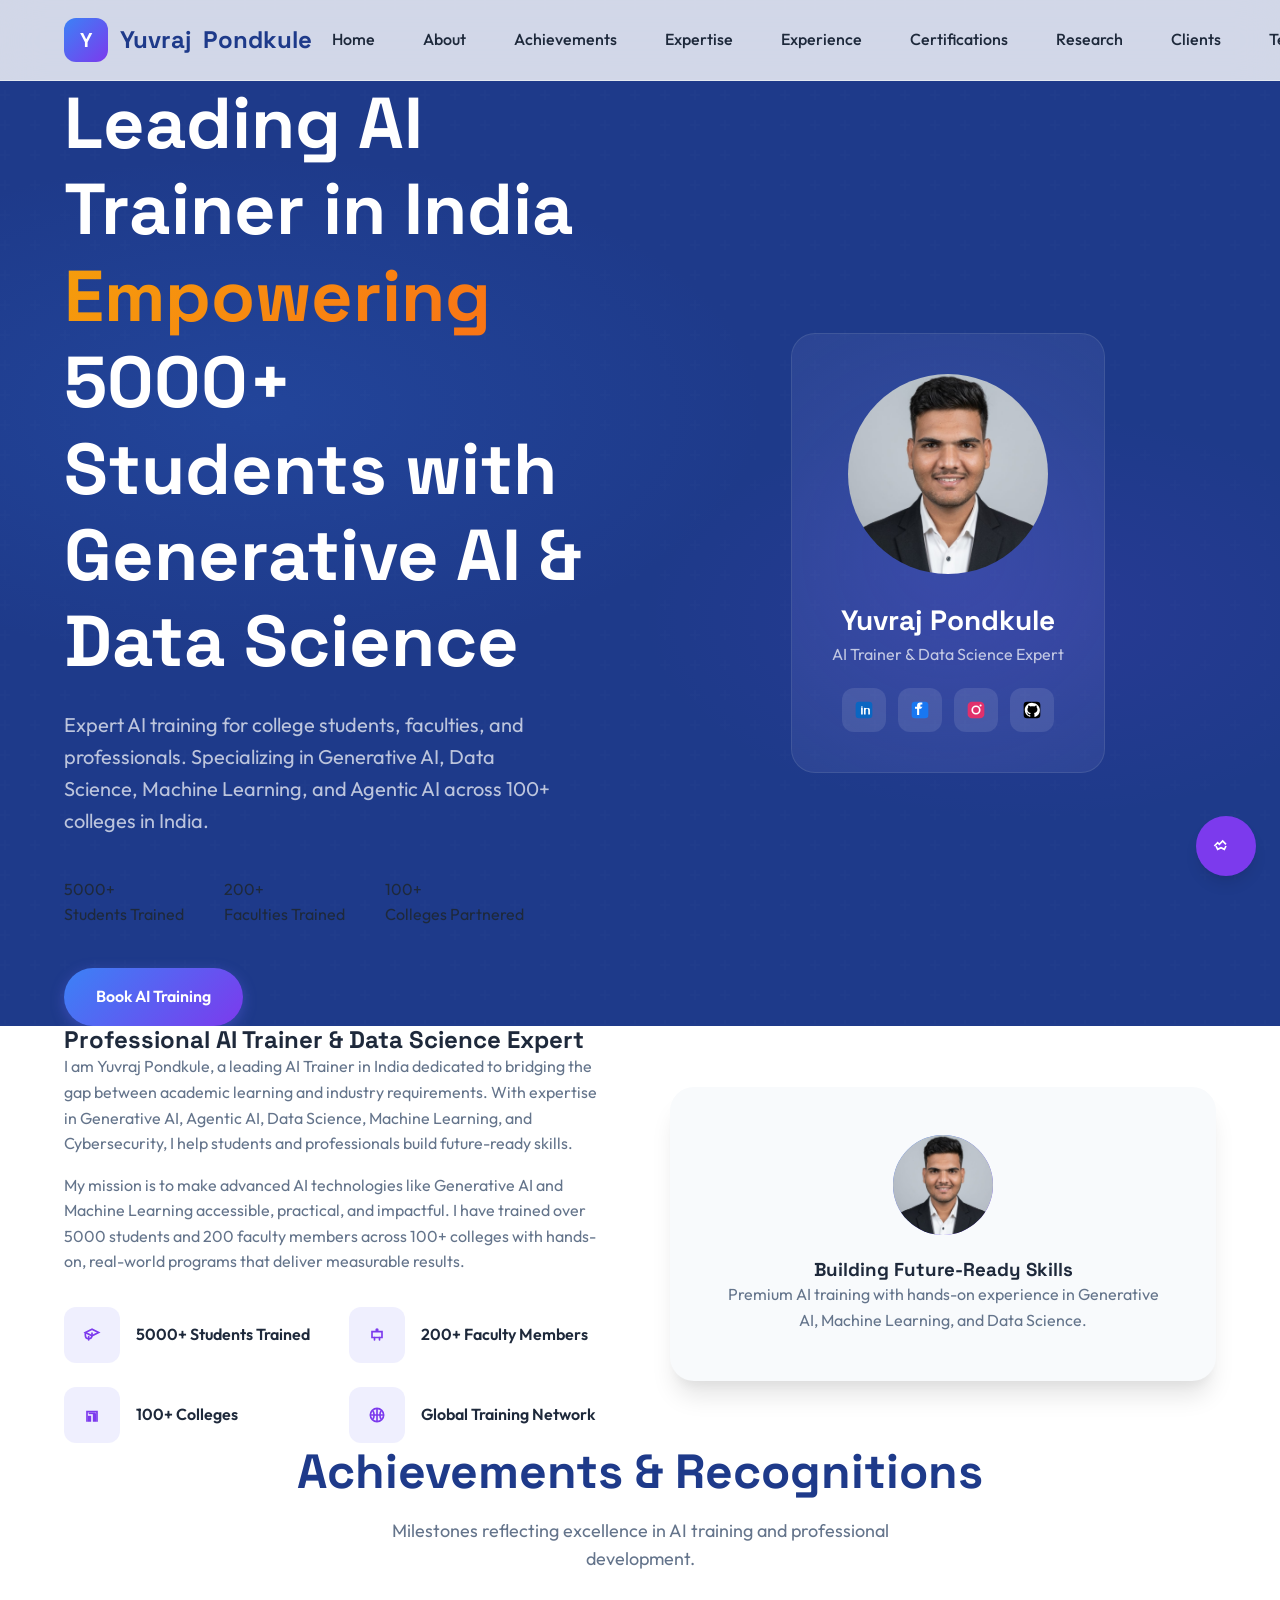
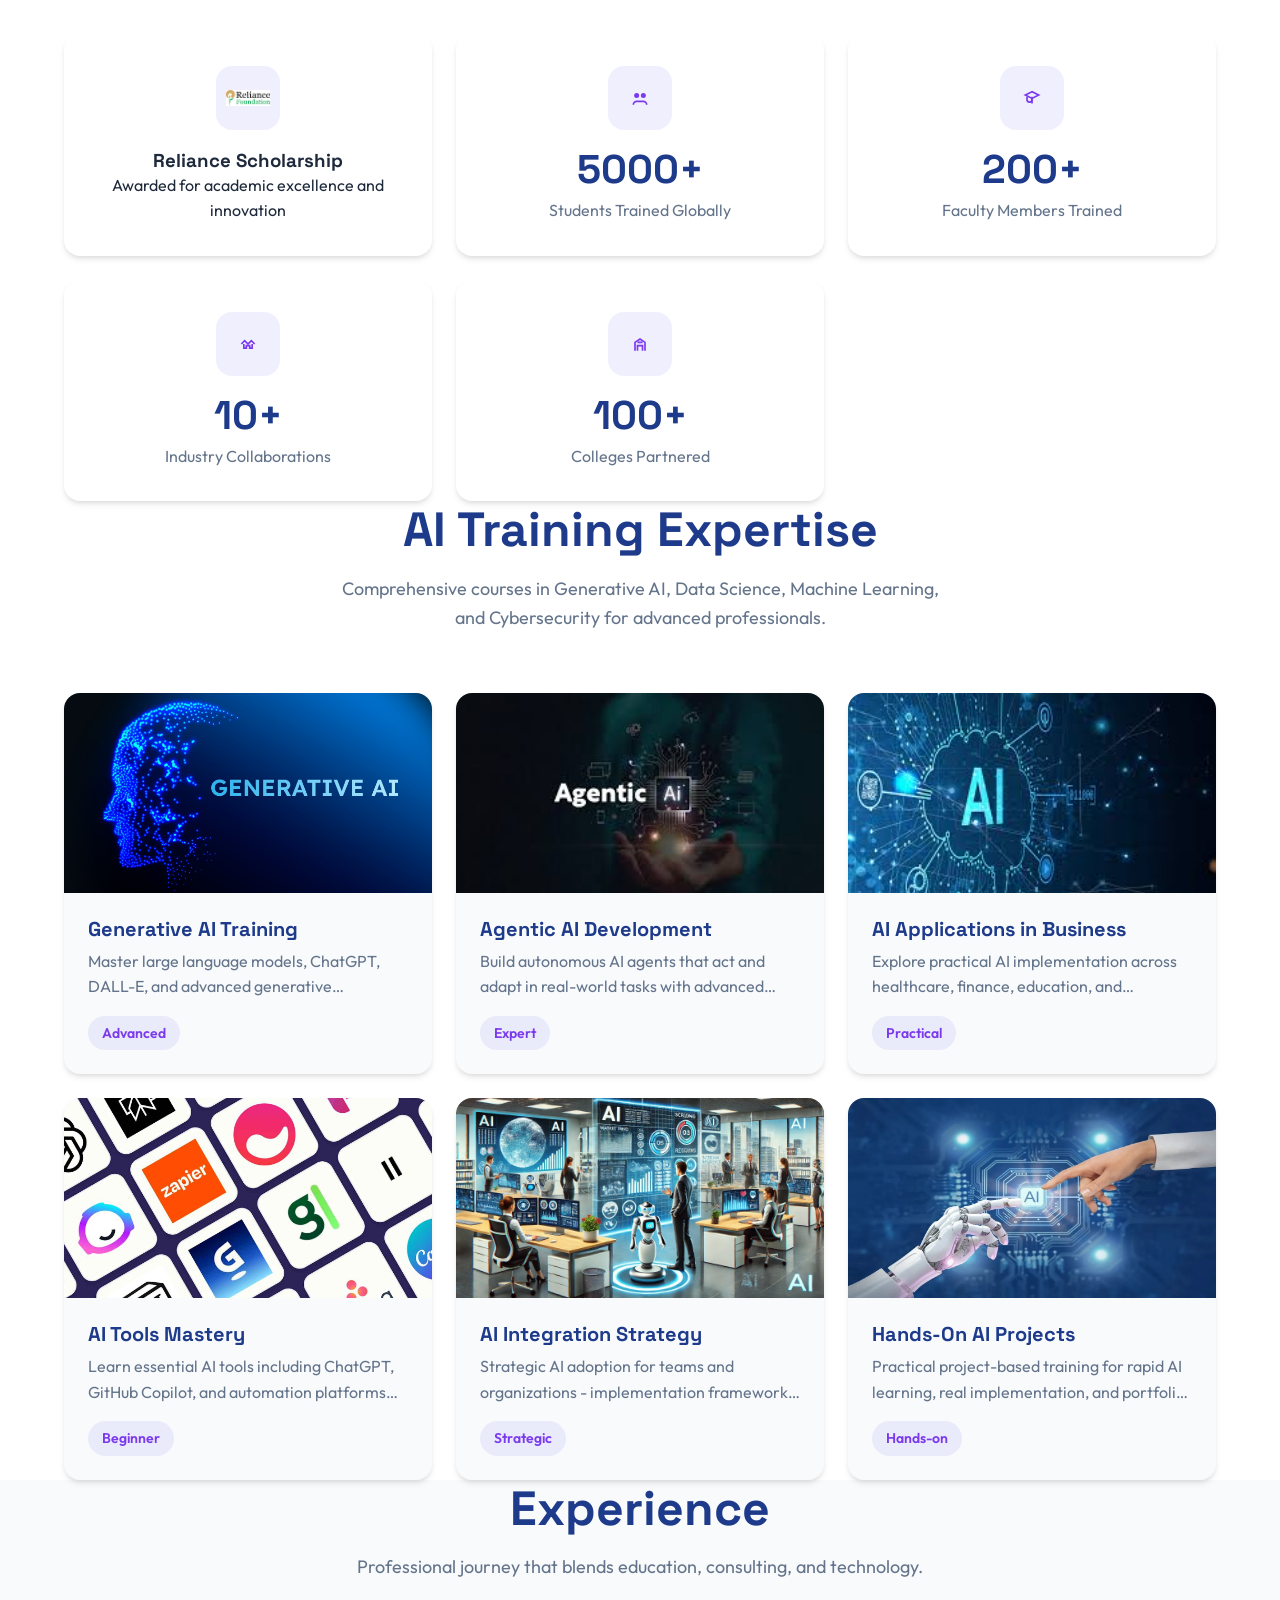
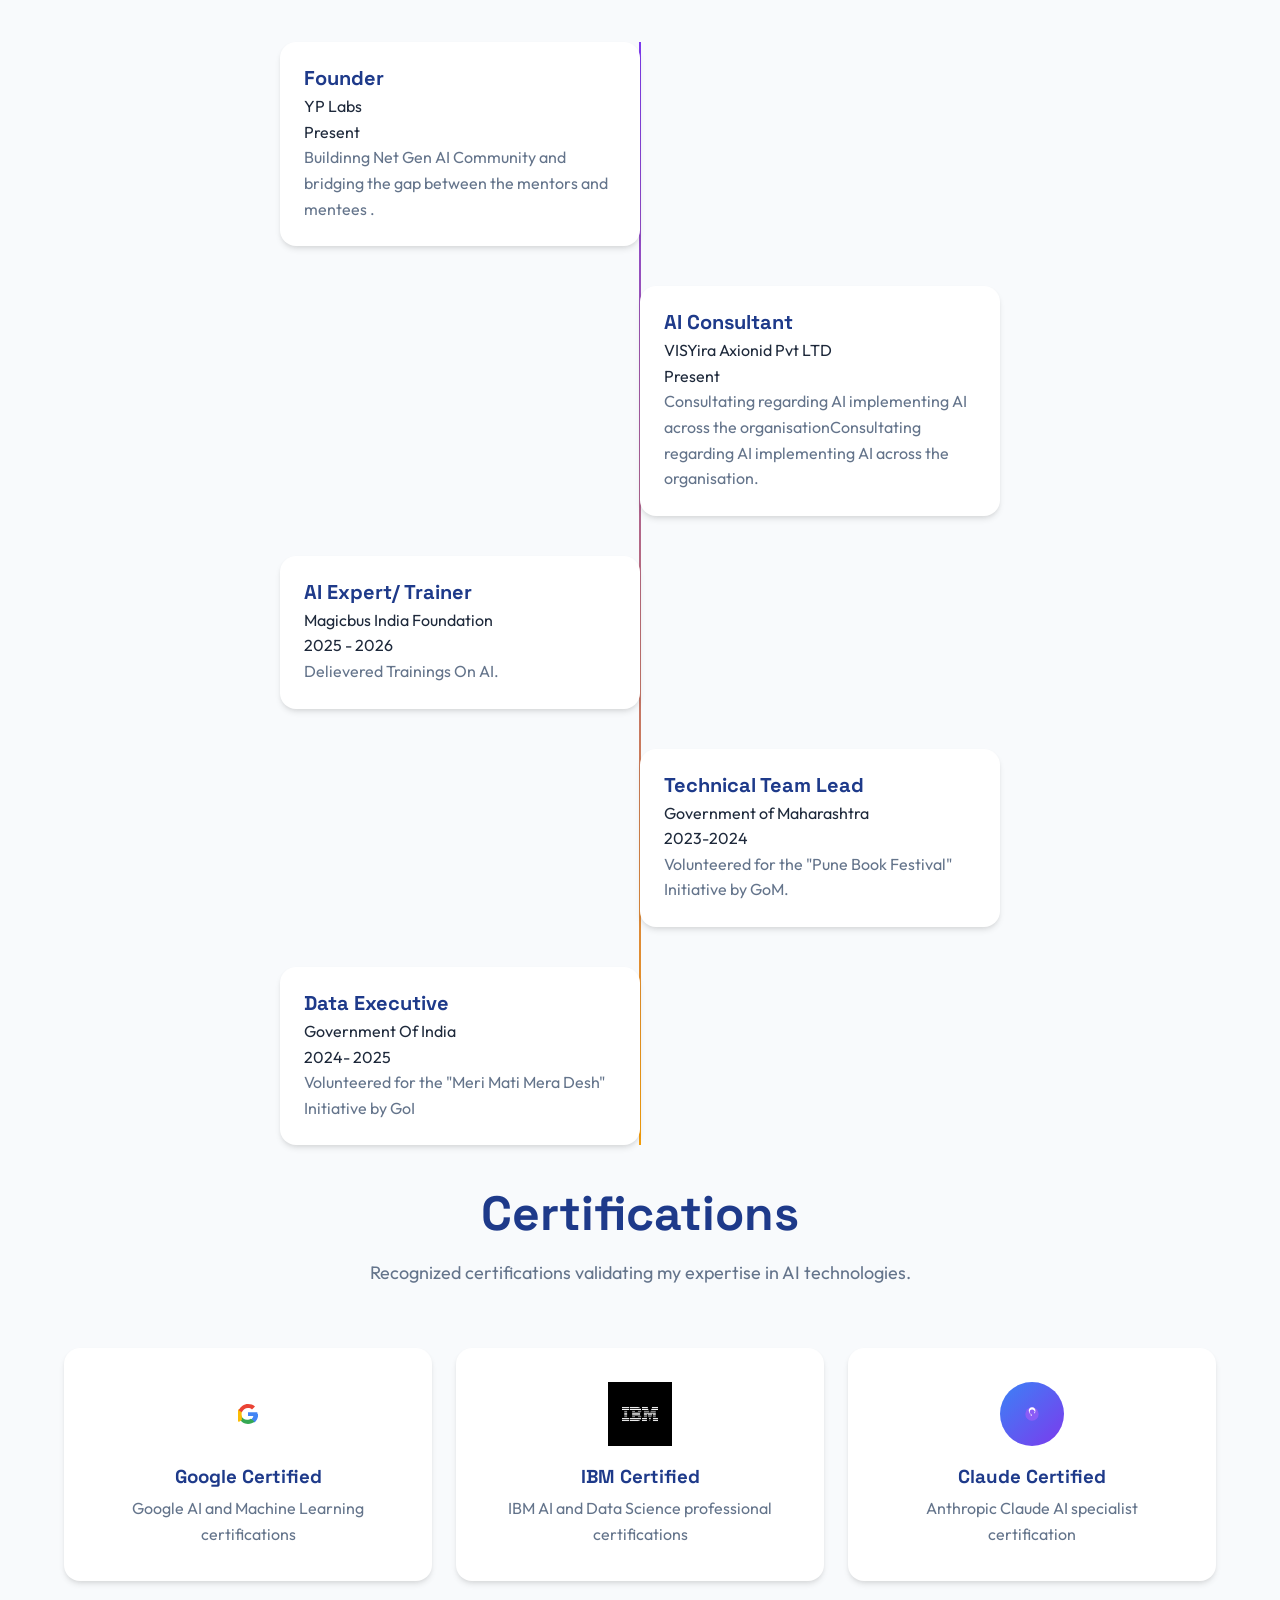
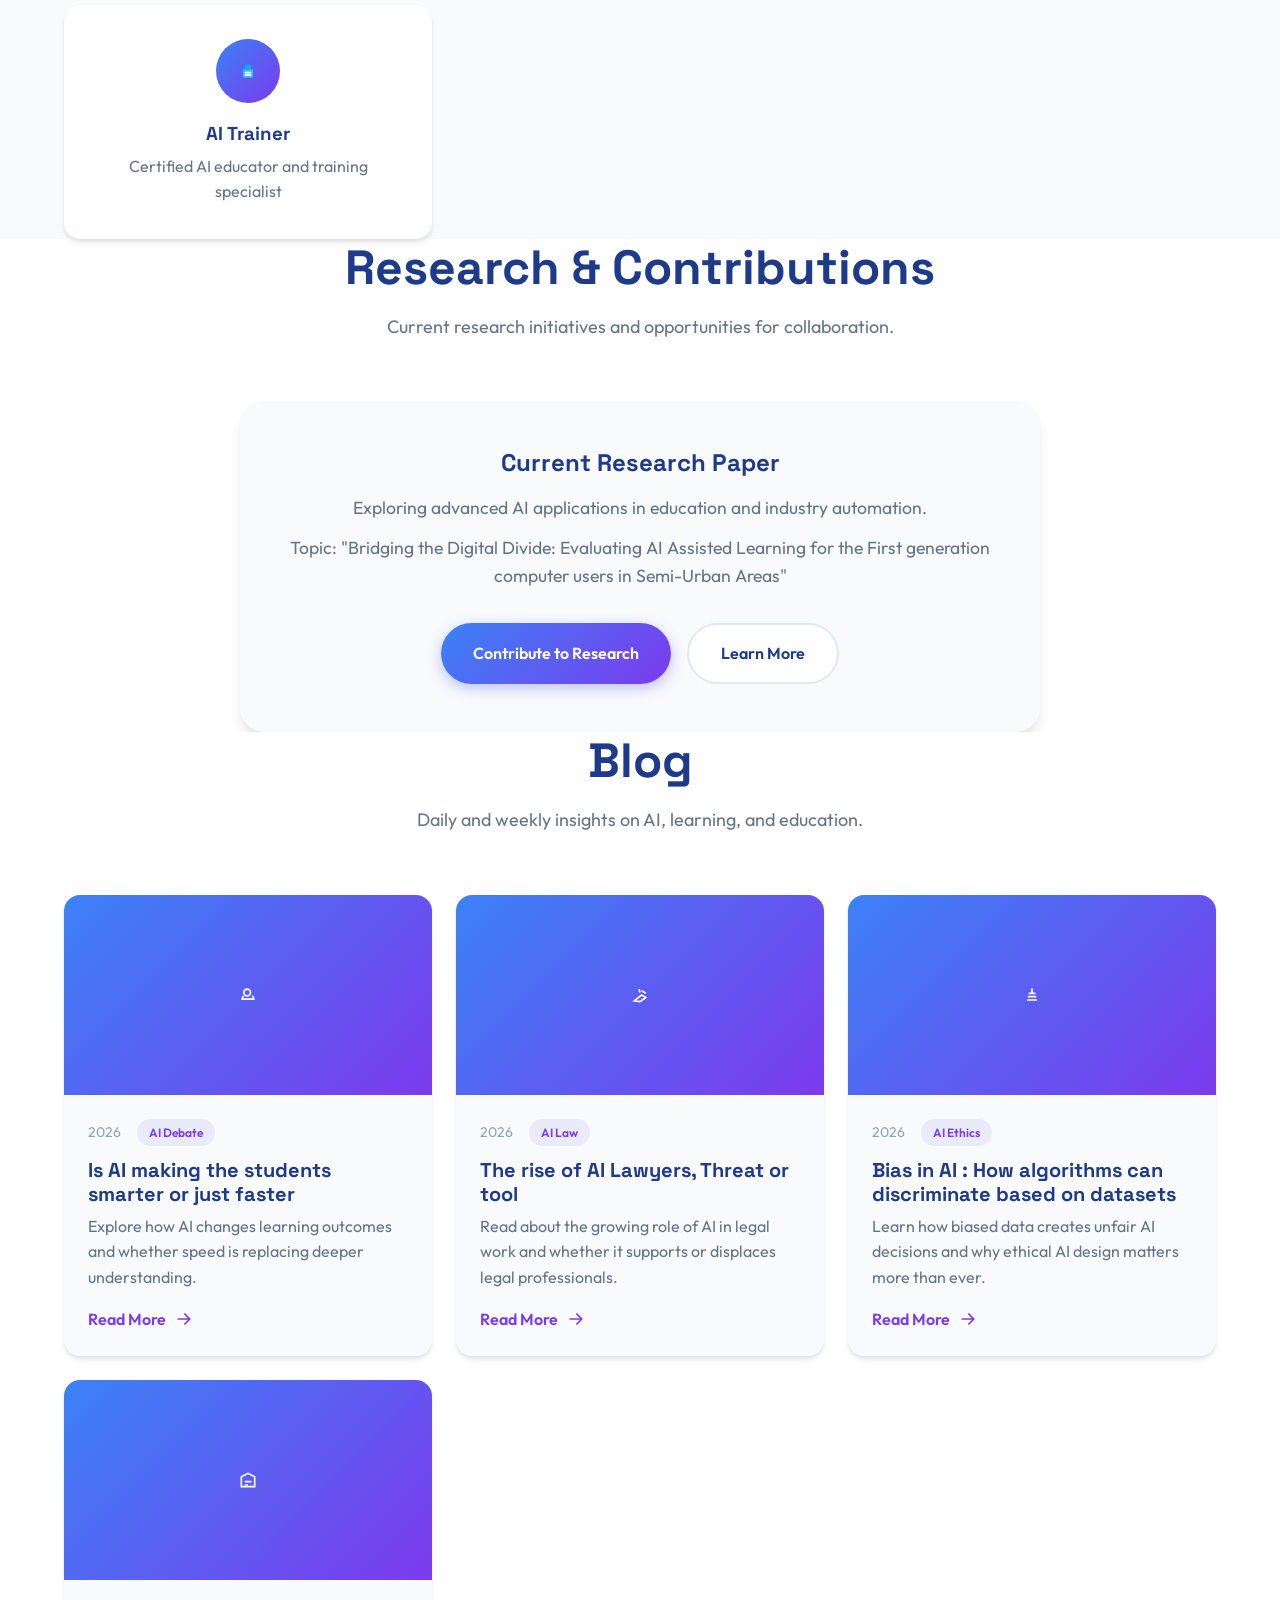
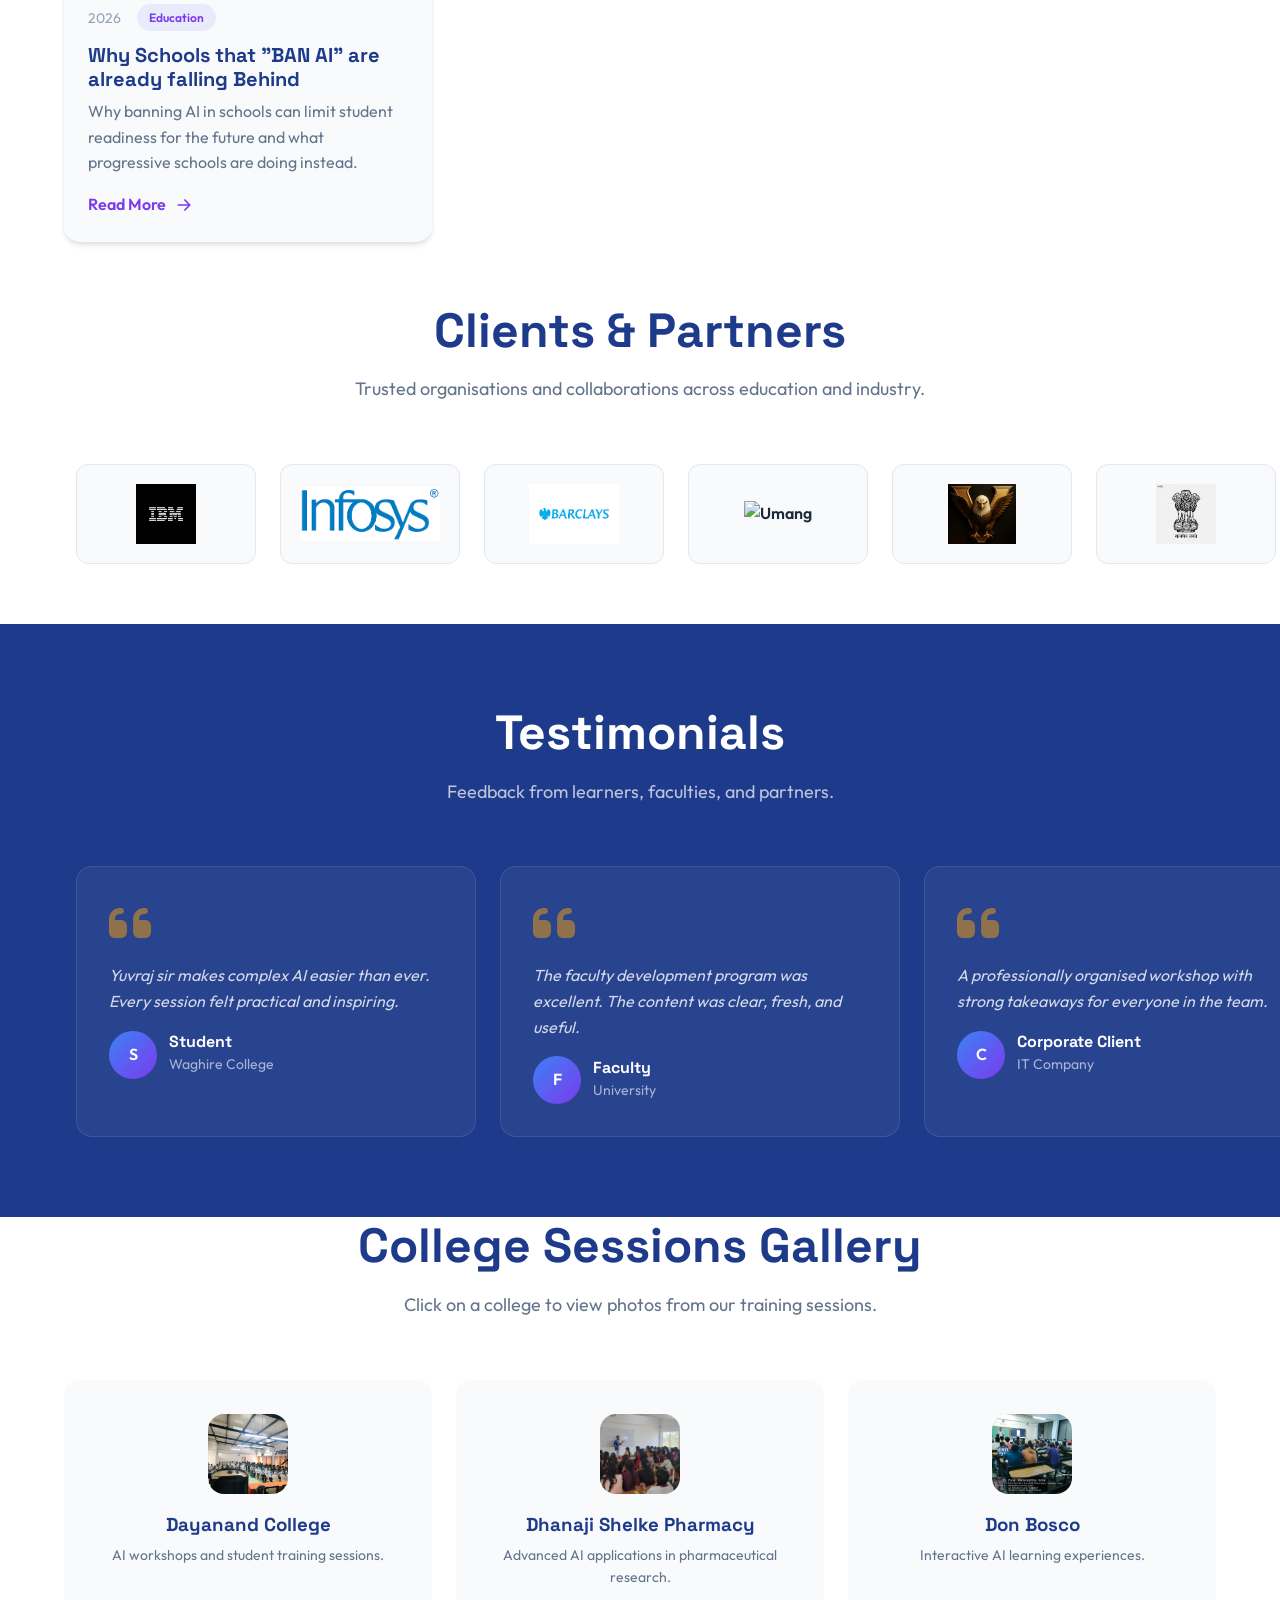
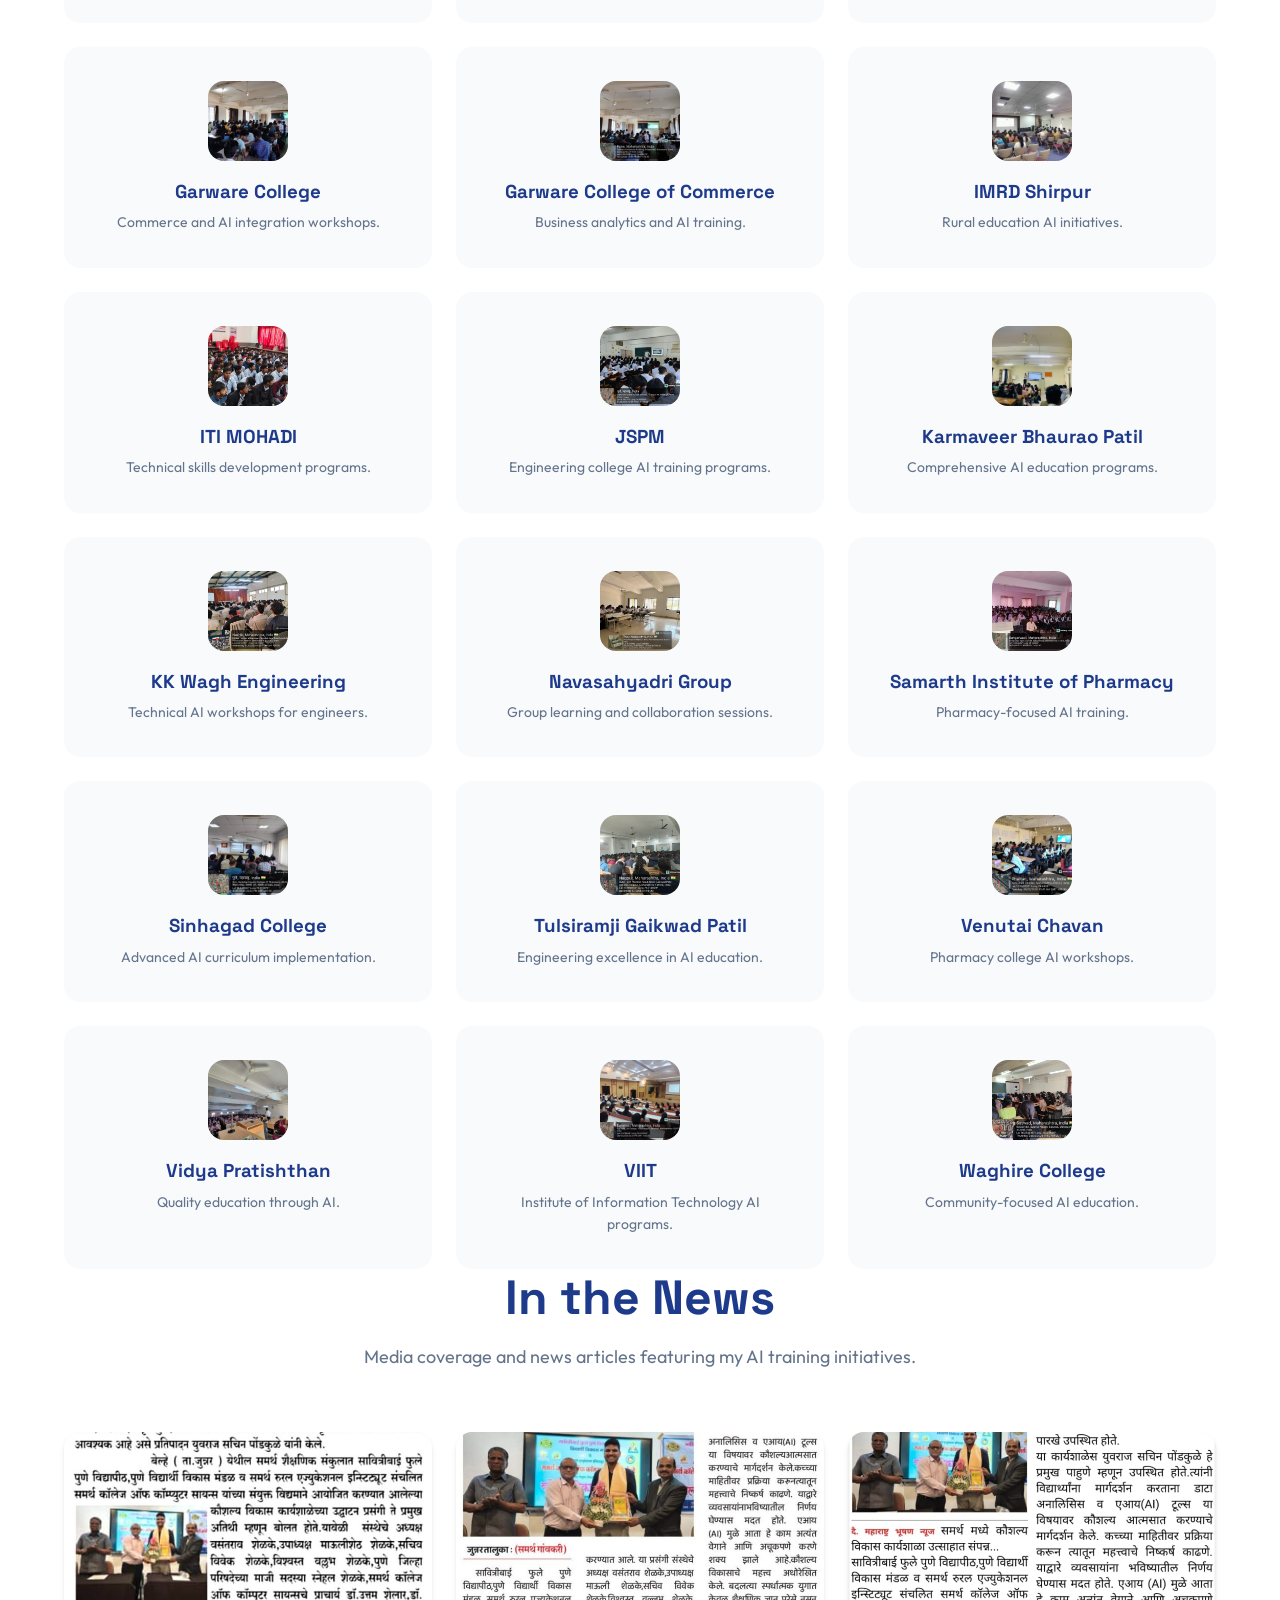
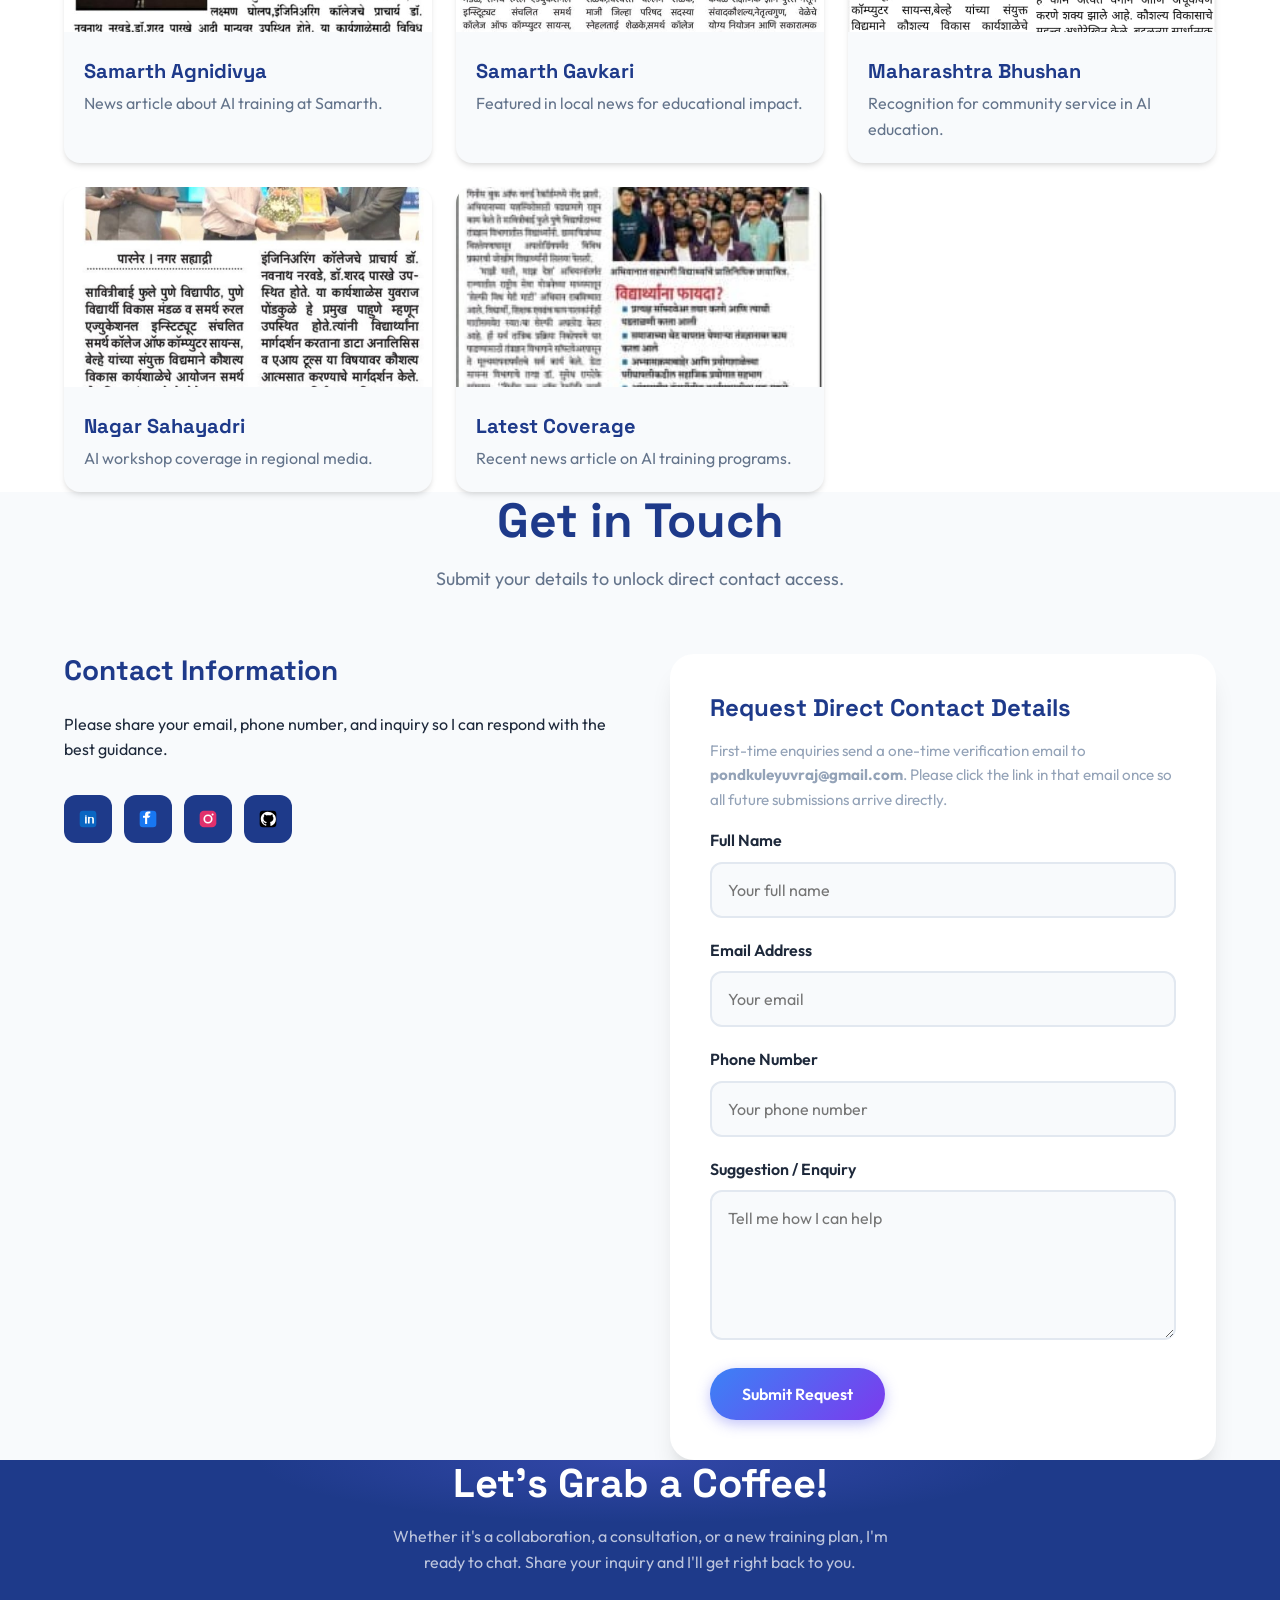
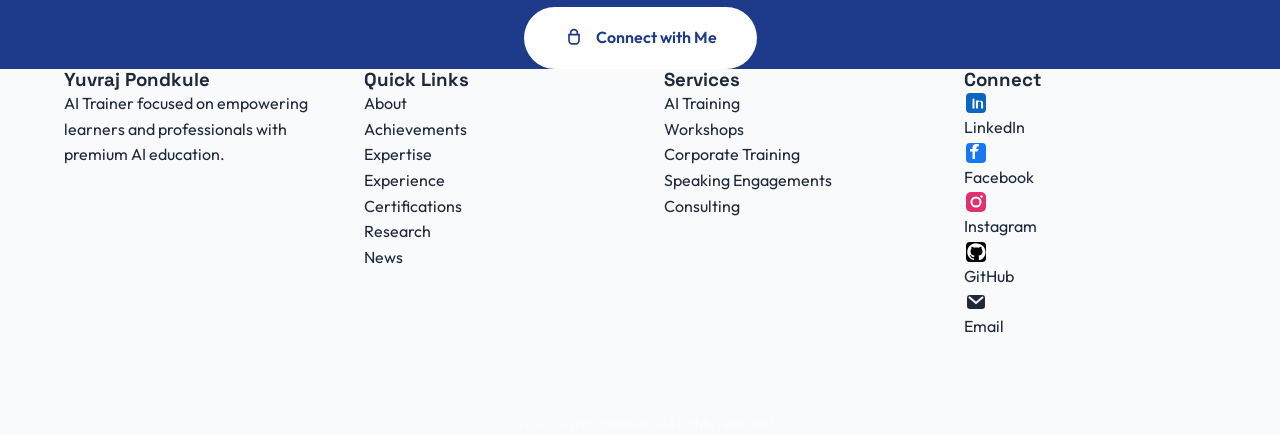
==== index.html @ 74056382 "Added Icons Co-authored-by: Copilot <copilot@github.com>" ====
﻿<!DOCTYPE html>
<html lang="en">
<head>
    <meta charset="UTF-8">
    <meta name="viewport" content="width=device-width, initial-scale=1.0">
    <title>AI Trainer India | Yuvraj Pondkule - Generative AI, Data Science & Machine Learning Training</title>
    <meta name="description" content="Leading AI Trainer in India. Yuvraj Pondkule offers comprehensive AI training, Data Science courses, and Machine Learning workshops for 5000+ students across 100+ colleges. Expert in Generative AI and Agentic AI.">
    <meta name="keywords" content="AI Trainer India, Data Science Trainer, Machine Learning Courses, Generative AI Training, Agentic AI Workshop, AI Education, Online AI Training, AI Consultant, Cybersecurity AI">
    <meta name="author" content="Yuvraj Pondkule">
    <meta name="robots" content="index, follow, max-snippet:-1, max-image-preview:large, max-video-preview:-1">
    <link rel="canonical" href="https://yuvrajpondkule.com">
    <link rel="alternate" hreflang="en" href="https://yuvrajpondkule.com">
    <meta property="og:title" content="AI Trainer India | Yuvraj Pondkule - AI & Data Science Training">
    <meta property="og:description" content="Expert AI Trainer with 5000+ students trained. Offers Generative AI, Data Science, and Machine Learning training across 100+ colleges in India.">
    <meta property="og:image" content="https://yuvrajpondkule.com/profile photo.jpeg">
    <meta property="og:url" content="https://yuvrajpondkule.com">
    <meta property="og:type" content="website">
    <meta name="twitter:card" content="summary_large_image">
    <meta name="twitter:title" content="AI Trainer India | Yuvraj Pondkule">
    <meta name="twitter:description" content="Leading AI Trainer teaching 5000+ students. Expertise in Generative AI, Data Science, and Machine Learning.">
    <meta name="apple-mobile-web-app-capable" content="yes">
    <meta name="apple-mobile-web-app-status-bar-style" content="black">
    <link rel="icon" href="data:image/svg+xml,<svg xmlns='http://www.w3.org/2000/svg' viewBox='0 0 100 100'><text y='75' font-size='75' fill='%231e3a8a'>Y</text></svg>">
    <link rel="preconnect" href="https://cdnjs.cloudflare.com">
    <link rel="dns-prefetch" href="https://cdnjs.cloudflare.com">
    <link rel="preconnect" href="https://fonts.googleapis.com">
    <link rel="preconnect" href="https://fonts.gstatic.com" crossorigin>
    <link rel="stylesheet" href="https://cdnjs.cloudflare.com/ajax/libs/font-awesome/6.4.0/css/all.min.css" integrity="sha512-DqY+qvnxAcLcBxwUwV8rcgBg2xr8NqZQQXLXqiGd0hMqNdZzEpDJTl7m0tgXjFrKvP0AYZBmWCW1f1lJqJ5Yw==" crossorigin="anonymous">
    <link rel="stylesheet" href="style.css">
    <link rel="manifest" href="manifest.json">
    <script type="application/ld+json">
    {
        "@context": "https://schema.org",
        "@type": "Person",
        "name": "Yuvraj Pondkule",
        "url": "https://yuvrajpondkule.com",
        "image": "https://yuvrajpondkule.com/profile photo.jpeg",
        "sameAs": [
            "https://www.linkedin.com/in/yuvraj-pondkule-757314212",
            "https://www.facebook.com/yuvraj.pondkuele",
            "https://www.instagram.com/yuvraj_pondkule",
            "https://github.com/yuvrajinsights"
        ],
        "jobTitle": "AI Trainer & Educator",
        "description": "Leading AI Trainer specializing in Generative AI, Data Science, and Machine Learning education",
        "knowsAbout": ["Artificial Intelligence", "Data Science", "Machine Learning", "Generative AI", "Agentic AI", "Python Programming", "Deep Learning"],
        "alumniOf": {
            "@type": "EducationalOrganization",
            "name": "Savitribai Phule Pune University"
        }
    }
    </script>
    <script type="application/ld+json">
    {
        "@context": "https://schema.org",
        "@type": "Organization",
        "name": "Yuvraj Pondkule",
        "url": "https://yuvrajpondkule.com",
        "logo": "https://yuvrajpondkule.com/profile photo.jpeg",
        "description": "Professional AI Training Organization",
        "sameAs": [
            "https://www.linkedin.com/in/yuvraj-pondkule-757314212",
            "https://www.facebook.com/yuvraj.pondkuele",
            "https://www.instagram.com/yuvraj_pondkule"
        ],
        "contact": {
            "@type": "ContactPoint",
            "telephone": "+91-XXXXX-XXXXX",
            "contactType": "Customer Service",
            "email": "pondkuleyuvraj@gmail.com"
        }
    }
    </script>
    <script defer src="script.js"></script>
</head>
<body>
    <header class="header">
        <div class="container">
            <div class="header-content">
                <div class="logo"><span class="logo-icon">Y</span> Yuvraj<span>Pondkule</span></div>
                <div class="nav">
                    <a class="nav-link" href="#home">Home</a>
                    <a class="nav-link" href="#about">About</a>
                    <a class="nav-link" href="#achievements">Achievements</a>
                    <a class="nav-link" href="#sessions">Expertise</a>
                    <a class="nav-link" href="#experience">Experience</a>
                    <a class="nav-link" href="#certifications">Certifications</a>
                    <a class="nav-link" href="#research">Research</a>
                    <a class="nav-link" href="#clients">Clients</a>
                    <a class="nav-link" href="#testimonials">Testimonials</a>
                    <a class="nav-link" href="#gallery">Gallery</a>
                    <a class="nav-link" href="#news">News</a>
                    <a class="nav-link" href="#contact">Contact</a>
                </div>
                <button class="mobile-toggle" aria-label="Toggle navigation"><i class="fas fa-bars"></i></button>
            </div>
        </div>
    </header>
    <a href="#contact" class="contact-float" aria-label="Let's collaborate">
        <svg class="icon-svg" viewBox="0 0 24 24" aria-hidden="true" xmlns="http://www.w3.org/2000/svg">
            <path d="M4 12l4-4 2 2 4-4 4 4" fill="none" stroke="currentColor" stroke-width="2"/>
            <path d="M6 12l2 4 4-2 4 2 2-4" fill="none" stroke="currentColor" stroke-width="2"/>
        </svg>
        <span>Let's collaborate</span>
    </a>

    <section class="hero" id="home">
        <div class="container">
            <div class="hero-content">
                <div class="hero-text">
                    <h1>Leading AI Trainer in India<br><span>Empowering</span> 5000+ Students with Generative AI & Data Science</h1>
                    <p>Expert AI training for college students, faculties, and professionals. Specializing in Generative AI, Data Science, Machine Learning, and Agentic AI across 100+ colleges in India.</p>
                    <div class="hero-stats">
                        <div class="stat">
                            <div class="stat-number">5000+</div>
                            <div class="stat-label">Students Trained</div>
                        </div>
                        <div class="stat">
                            <div class="stat-number">200+</div>
                            <div class="stat-label">Faculties Trained</div>
                        </div>
                        <div class="stat">
                            <div class="stat-number">100+</div>
                            <div class="stat-label">Colleges Partnered</div>
                        </div>
                    </div>
                    <div class="hero-buttons">
                        <a href="#contact" class="btn btn-primary">Book AI Training</a>
                    </div>
                </div>
                <div class="hero-visual">
                    <div class="hero-card">
                        <div class="hero-card-image">
                            <img src="profile photo.jpeg" alt="Yuvraj Pondkule - AI Trainer & Generative AI Expert" loading="lazy">
                        </div>
                        <div class="hero-card-name">Yuvraj Pondkule</div>
                        <div class="hero-card-title">AI Trainer & Data Science Expert</div>
                        <div class="hero-social">
                            <a href="https://www.linkedin.com/in/yuvraj-pondkule-757314212" target="_blank" rel="noopener noreferrer" aria-label="Connect on LinkedIn">
                                <svg class="icon-svg" viewBox="0 0 24 24" aria-hidden="true" xmlns="http://www.w3.org/2000/svg">
                                    <rect x="2" y="2" width="20" height="20" rx="4" fill="#0A66C2"/>
                                    <path d="M8.5 9.5h2v8h-2v-8zm1-2a1 1 0 1 1 0 2 1 1 0 0 1 0-2zm4 2h1.75v1.13h.03c.24-.45.82-.93 1.68-.93 1.8 0 2.13 1.18 2.13 2.72v4.98h-2v-4.42c0-1.05-.02-2.4-1.46-2.4-1.46 0-1.68 1.14-1.68 2.32v4.5h-2v-8z" fill="#fff"/>
                                </svg>
                            </a>
                            <a href="https://www.facebook.com/yuvraj.pondkuele" target="_blank" rel="noopener noreferrer" aria-label="Follow on Facebook">
                                <svg class="icon-svg" viewBox="0 0 24 24" aria-hidden="true" xmlns="http://www.w3.org/2000/svg">
                                    <rect x="2" y="2" width="20" height="20" rx="4" fill="#1877F2"/>
                                    <path d="M15 8h-2.5V6.5c0-.5.2-1 .9-1h1.4V3H12c-2 0-3.5 1.5-3.5 3.5V8H6v2.5h2.5V18H11V10.5h2.2L15 8Z" fill="#fff"/>
                                </svg>
                            </a>
                            <a href="https://www.instagram.com/yuvraj_pondkule" target="_blank" rel="noopener noreferrer" aria-label="Follow on Instagram">
                                <svg class="icon-svg" viewBox="0 0 24 24" aria-hidden="true" xmlns="http://www.w3.org/2000/svg">
                                    <rect x="2" y="2" width="20" height="20" rx="5" fill="#E1306C"/>
                                    <circle cx="12" cy="12" r="4.5" stroke="#fff" stroke-width="2" fill="none"/>
                                    <circle cx="17.5" cy="6.5" r="1.25" fill="#fff"/>
                                </svg>
                            </a>
                            <a href="https://github.com/yuvrajinsights" target="_blank" rel="noopener noreferrer" aria-label="GitHub Profile">
                                <svg class="icon-svg" viewBox="0 0 24 24" aria-hidden="true" xmlns="http://www.w3.org/2000/svg">
                                    <rect x="2" y="2" width="20" height="20" rx="4" fill="#000"/>
                                    <path d="M12 3.3c-4.8 0-8.7 3.9-8.7 8.7 0 3.8 2.5 7 6 8.1.4.1.6-.2.6-.4v-1.4c-2.4.5-2.9-1.2-2.9-1.2-.4-1.1-1-1.4-1-1.4-.8-.6.1-.6.1-.6.9.1 1.4.9 1.4.9.8 1.4 2.1 1 2.6.8.1-.7.3-1 .5-1.2-2-.2-4.1-1-4.1-4.4 0-1 .4-1.8 1-2.4-.1-.2-.4-1 .1-2.1 0 0 .8-.3 2.6 1 .7-.2 1.5-.3 2.3-.3s1.6.1 2.3.3c1.7-1.3 2.6-1 2.6-1 .5 1.1.2 1.9.1 2.1.6.6 1 1.4 1 2.4 0 3.4-2.1 4.2-4.1 4.4.3.3.5.8.5 1.7v2.6c0 .2.2.5.6.4 3.5-1.1 6-4.3 6-8.1 0-4.8-3.9-8.7-8.7-8.7Z" fill="#fff"/>
                                </svg>
                            </a>
                        </div>
                    </div>
                </div>
            </div>
        </div>
    </section>

    <section class="about" id="about">
        <div class="container">
            <div class="about-content">
                <div class="about-text">
                    <h2>Professional AI Trainer & Data Science Expert</h2>
                    <p>I am Yuvraj Pondkule, a leading AI Trainer in India dedicated to bridging the gap between academic learning and industry requirements. With expertise in Generative AI, Agentic AI, Data Science, Machine Learning, and Cybersecurity, I help students and professionals build future-ready skills.</p>
                    <p>My mission is to make advanced AI technologies like Generative AI and Machine Learning accessible, practical, and impactful. I have trained over 5000 students and 200 faculty members across 100+ colleges with hands-on, real-world programs that deliver measurable results.</p>
                    <div class="about-features">
                        <div class="about-feature">
                            <div class="about-feature-icon">
                                <svg class="icon-svg" viewBox="0 0 24 24" aria-hidden="true" xmlns="http://www.w3.org/2000/svg">
                                    <path d="M12 5 4 9l8 4 8-4-8-4z" fill="none" stroke="currentColor" stroke-width="2"/>
                                    <path d="M4 9v3c0 3 1.5 4.5 4 4.5s4-1.5 4-4.5V9" fill="none" stroke="currentColor" stroke-width="2"/>
                                    <path d="M8 14v4" stroke="currentColor" stroke-width="2" stroke-linecap="round"/>
                                </svg>
                            </div>
                            <span>5000+ Students Trained</span>
                        </div>
                        <div class="about-feature">
                            <div class="about-feature-icon">
                                <svg class="icon-svg" viewBox="0 0 24 24" aria-hidden="true" xmlns="http://www.w3.org/2000/svg">
                                    <path d="M6 8h12v7H6z" fill="none" stroke="currentColor" stroke-width="2"/>
                                    <path d="M9 15v3" stroke="currentColor" stroke-width="2" stroke-linecap="round"/>
                                    <path d="M15 15v3" stroke="currentColor" stroke-width="2" stroke-linecap="round"/>
                                    <circle cx="12" cy="6" r="2" fill="currentColor"/>
                                </svg>
                            </div>
                            <span>200+ Faculty Members</span>
                        </div>
                        <div class="about-feature">
                            <div class="about-feature-icon">
                                <svg class="icon-svg" viewBox="0 0 24 24" aria-hidden="true" xmlns="http://www.w3.org/2000/svg">
                                    <path d="M6 20V8h12v12" fill="none" stroke="currentColor" stroke-width="2"/>
                                    <path d="M8 20V14h2v6M14 20V11h2v9" fill="none" stroke="currentColor" stroke-width="2"/>
                                    <path d="M8 10h8" stroke="currentColor" stroke-width="2"/>
                                </svg>
                            </div>
                            <span>100+ Colleges</span>
                        </div>
                        <div class="about-feature">
                            <div class="about-feature-icon">
                                <svg class="icon-svg" viewBox="0 0 24 24" aria-hidden="true" xmlns="http://www.w3.org/2000/svg">
                                    <circle cx="12" cy="12" r="8" fill="none" stroke="currentColor" stroke-width="2"/>
                                    <path d="M4 12h16M12 4v16" fill="none" stroke="currentColor" stroke-width="2"/>
                                    <path d="M7 7c2 2 2 8 0 10M17 7c-2 2-2 8 0 10" fill="none" stroke="currentColor" stroke-width="2"/>
                                </svg>
                            </div>
                            <span>Global Training Network</span>
                        </div>
                    </div>
                </div>
                <div class="about-visual">
                    <div class="about-card">
                        <div class="about-card-icon">
                            <img src="profile photo.jpeg" alt="Yuvraj Pondkule - AI Trainer and Educator" style="width: 100%; height: 100%; border-radius: 50%; object-fit: cover;" loading="lazy">
                        </div>
                        <h3>Building Future-Ready Skills</h3>
                        <p>Premium AI training with hands-on experience in Generative AI, Machine Learning, and Data Science.</p>
                    </div>
                </div>
            </div>
        </div>
    </section>

    <section class="achievements" id="achievements">
        <div class="container">
            <div class="section-header">
                <h2>Achievements & Recognitions</h2>
                <p>Milestones reflecting excellence in AI training and professional development.</p>
            </div>
            <div class="achievements-grid">
                    <div class="achievement-card">
                    <div class="achievement-icon"><img src="Expertise Images/Reliance Foundation Logo.png" alt="Reliance Foundation" loading="lazy"></div>
                    <h3>Reliance Scholarship</h3>
                    <p>Awarded for academic excellence and innovation</p>
                </div>
                <div class="achievement-card">
                    <div class="achievement-icon">
                        <svg class="icon-svg" viewBox="0 0 24 24" aria-hidden="true" xmlns="http://www.w3.org/2000/svg">
                            <circle cx="8" cy="9" r="3" fill="currentColor"/>
                            <circle cx="16" cy="9" r="3" fill="currentColor"/>
                            <path d="M4 20c0-2.2 1.8-4 4-4h8c2.2 0 4 1.8 4 4" fill="none" stroke="currentColor" stroke-width="2"/>
                        </svg>
                    </div>
                    <div class="achievement-number">5000+</div>
                    <div class="achievement-label">Students Trained Globally</div>
                </div>
                <div class="achievement-card">
                    <div class="achievement-icon">
                        <svg class="icon-svg" viewBox="0 0 24 24" aria-hidden="true" xmlns="http://www.w3.org/2000/svg">
                            <path d="M12 4.5 4 8.5l8 4 8-4-8-4z" fill="none" stroke="currentColor" stroke-width="2"/>
                            <path d="M6 10.5v3c0 1.8 1.3 3.5 3 3.5s3-1.7 3-3.5v-3" fill="none" stroke="currentColor" stroke-width="2"/>
                            <path d="M12 14v4" stroke="currentColor" stroke-width="2" stroke-linecap="round"/>
                        </svg>
                    </div>
                    <div class="achievement-number">200+</div>
                    <div class="achievement-label">Faculty Members Trained</div>
                </div>
                <div class="achievement-card">
                    <div class="achievement-icon">
                        <svg class="icon-svg" viewBox="0 0 24 24" aria-hidden="true" xmlns="http://www.w3.org/2000/svg">
                            <path d="M4 12l4-4 4 4 4-4 4 4" fill="none" stroke="currentColor" stroke-width="2"/>
                            <path d="M7 12v5h3v-3h4v3h3v-5" fill="none" stroke="currentColor" stroke-width="2"/>
                        </svg>
                    </div>
                    <div class="achievement-number">10+</div>
                    <div class="achievement-label">Industry Collaborations</div>
                </div>
                <div class="achievement-card">
                    <div class="achievement-icon">
                        <svg class="icon-svg" viewBox="0 0 24 24" aria-hidden="true" xmlns="http://www.w3.org/2000/svg">
                            <path d="M6 20V10l6-4 6 4v10" fill="none" stroke="currentColor" stroke-width="2"/>
                            <path d="M9 20V14h6v6" fill="none" stroke="currentColor" stroke-width="2"/>
                            <path d="M9 10h6" stroke="currentColor" stroke-width="2"/>
                        </svg>
                    </div>
                    <div class="achievement-number">100+</div>
                    <div class="achievement-label">Colleges Partnered</div>
                </div>
            </div>
        </div>
    </section>

    <section class="sessions" id="sessions">
        <div class="container">
            <div class="section-header">
                <h2>AI Training Expertise</h2>
                <p>Comprehensive courses in Generative AI, Data Science, Machine Learning, and Cybersecurity for advanced professionals.</p>
            </div>
            <div class="sessions-grid">
                <div class="session-card">
                    <div class="session-image">
                        <img src="Expertise Images/Generative AI.jpg" alt="Generative AI Training - Master ChatGPT, DALL-E and LLM Technologies" loading="lazy">
                    </div>
                    <div class="session-content">
                        <h3>Generative AI Training</h3>
                        <p>Master large language models, ChatGPT, DALL-E, and advanced generative technologies for business applications.</p>
                        <span class="session-tag">Advanced</span>
                    </div>
                </div>
                <div class="session-card">
                    <div class="session-image">
                        <img src="Expertise Images/Agentic Ai.jpg" alt="Agentic AI Workshop - Build Autonomous AI Agents" loading="lazy">
                    </div>
                    <div class="session-content">
                        <h3>Agentic AI Development</h3>
                        <p>Build autonomous AI agents that act and adapt in real-world tasks with advanced decision-making capabilities.</p>
                        <span class="session-tag">Expert</span>
                    </div>
                </div>
                <div class="session-card">
                    <div class="session-image">
                        <img src="Expertise Images/pplications of AI.jpg" alt="AI Applications in Business - Real-world AI Use Cases" loading="lazy">
                    </div>
                    <div class="session-content">
                        <h3>AI Applications in Business</h3>
                        <p>Explore practical AI implementation across healthcare, finance, education, and enterprise systems.</p>
                        <span class="session-tag">Practical</span>
                    </div>
                </div>
                <div class="session-card">
                    <div class="session-image">
                        <img src="Expertise Images/AI Tools.jpg" alt="AI Tools Mastery - ChatGPT, Copilot and More" loading="lazy">
                    </div>
                    <div class="session-content">
                        <h3>AI Tools Mastery</h3>
                        <p>Learn essential AI tools including ChatGPT, GitHub Copilot, and automation platforms for productivity.</p>
                        <span class="session-tag">Beginner</span>
                    </div>
                </div>
                <div class="session-card">
                    <div class="session-image">
                        <img src="Expertise Images/AI Integration in Organisations.jpg" alt="AI Integration in Organizations - Enterprise AI Strategy" loading="lazy">
                    </div>
                    <div class="session-content">
                        <h3>AI Integration Strategy</h3>
                        <p>Strategic AI adoption for teams and organizations - implementation frameworks, change management, and ROI.</p>
                        <span class="session-tag">Strategic</span>
                    </div>
                </div>
                <div class="session-card">
                    <div class="session-image">
                        <img src="Expertise Images/nds on AI Tools.webp" alt="Hands-on AI Project Training - Practical Machine Learning" loading="lazy">
                    </div>
                    <div class="session-content">
                        <h3>Hands-On AI Projects</h3>
                        <p>Practical project-based training for rapid AI learning, real implementation, and portfolio development.</p>
                        <span class="session-tag">Hands-on</span>
                    </div>
                </div>
            </div>
        </div>
    </section>

    <section class="experience" id="experience">
        <div class="container">
            <div class="section-header">
                <h2>Experience</h2>
                <p>Professional journey that blends education, consulting, and technology.</p>
            </div>
            <div class="timeline">
                <div class="timeline-item">
                    <div class="timeline-content">
                        <h3> Founder</h3>
                        <div class="company">YP Labs</div>
                        <div class="date">Present</div>
                        <p>Buildinng Net Gen AI Community and bridging the gap between the mentors and mentees
                            .</p>
                    </div>
                </div>
                <div class="timeline-item">
                    <div class="timeline-content">
                        <h3>AI Consultant</h3>
                        <div class="company">VISYira Axionid Pvt LTD</div>
                        <div class="date">Present</div>
                        <p>Consultating regarding AI implementing AI across the organisationConsultating regarding AI implementing AI across the organisation.
                        </p>
                    </div>
                </div>
                <div class="timeline-item">
                    <div class="timeline-content">
                        <h3>AI Expert/ Trainer</h3>
                        <div class="company">Magicbus India Foundation</div>
                        <div class="date">2025 - 2026</div>
                        <p>Delievered Trainings On AI.</p>
                    </div>
                </div>
                <div class="timeline-item">
                    <div class="timeline-content">
                        <h3>Technical Team Lead</h3>
                        <div class="company">Government of Maharashtra</div>
                        <div class="date">2023-2024</div>
                        <p>Volunteered for the "Pune Book Festival" Initiative by GoM.</p>
                    </div>
                </div>
                <div class="timeline-item">
                    <div class="timeline-content">
                        <h3>Data Executive</h3>
                        <div class="company">Government Of India</div>
                        <div class="date">2024- 2025</div>
                        <p>Volunteered for the "Meri Mati Mera Desh" Initiative by GoI</p>
                    </div>
                </div>
            </div>
        </div>
    </section>

    <section class="certifications" id="certifications">
        <div class="container">
            <div class="section-header">
                <h2>Certifications</h2>
                <p>Recognized certifications validating my expertise in AI technologies.</p>
            </div>
            <div class="certifications-grid">
                <div class="certification-card">
                    <div class="certification-icon google-logo">
                        <svg class="icon-svg" viewBox="0 0 24 24" aria-hidden="true" xmlns="http://www.w3.org/2000/svg">
                            <path d="M23.4 12.2c0-.8-.1-1.6-.3-2.4H12v4.5h6.4c-.3 1.7-1.3 3.2-2.8 4.1v3.4h4.6c2.7-2.5 4.2-6.2 4.2-10.6z" fill="#4285F4"/>
                            <path d="M12 24c3.2 0 5.9-1.1 7.9-3l-4.6-3.4c-1.1.8-2.6 1.3-4.4 1.3-3.4 0-6.3-2.3-7.4-5.5H.9v3.5C2.9 20.9 7.2 24 12 24z" fill="#34A853"/>
                            <path d="M4.6 14.4c-.2-.7-.3-1.5-.3-2.4s.1-1.7.3-2.4V6.1H.9c-1.4 2.3-2.1 4.8-2.1 7.8s.7 5.5 2.1 7.8l3.7-2.4z" fill="#FBBC05"/>
                            <path d="M12 4.8c1.8 0 3.5.6 4.8 1.7l3.6-3.6C17.9 1 15.2 0 12 0 7.2 0 2.9 3.1.9 7.6l3.7 2.4C5.7 7.1 8.6 4.8 12 4.8z" fill="#EA4335"/>
                        </svg>
                    </div>
                    <h3>Google Certified</h3>
                    <p>Google AI and Machine Learning certifications</p>
                </div>
                <div class="certification-card">
                    <div class="certification-icon">
                        <img src="Client logos/IBM logo.png" alt="IBM" loading="lazy">
                    </div>
                    <h3>IBM Certified</h3>
                    <p>IBM AI and Data Science professional certifications</p>
                </div>
                <div class="certification-card">
                    <div class="certification-icon">
                        <svg class="icon-svg" viewBox="0 0 24 24" aria-hidden="true" xmlns="http://www.w3.org/2000/svg">
                            <circle cx="12" cy="12" r="8" fill="#8B5CF6"/>
                            <path d="M15 8.5a3 3 0 0 0-5.8 1.1c0 1.4 1 2.6 2.4 2.9v1.5a.5.5 0 0 1-1 0v-1.5a3.97 3.97 0 0 1-2.4-3.7 4 4 0 1 1 7.8 0 4 4 0 0 1-.6 2.2.5.5 0 1 1-.8-.6 3 3 0 0 0 .8-1.6z" fill="#fff"/>
                        </svg>
                    </div>
                    <h3>Claude Certified</h3>
                    <p>Anthropic Claude AI specialist certification</p>
                </div>
                <div class="certification-card">
                    <div class="certification-icon">
                        <svg class="icon-svg" viewBox="0 0 24 24" aria-hidden="true" xmlns="http://www.w3.org/2000/svg">
                            <path d="M12 3 8 6v4h8V6l-4-3z" fill="#0EA5E9"/>
                            <path d="M6 10h12v8a2 2 0 0 1-2 2H8a2 2 0 0 1-2-2v-8z" fill="#38BDF8"/>
                            <path d="M9 14h6" stroke="#fff" stroke-width="2" stroke-linecap="round"/>
                            <path d="M9 17h6" stroke="#fff" stroke-width="2" stroke-linecap="round"/>
                        </svg>
                    </div>
                    <h3>AI Trainer</h3>
                    <p>Certified AI educator and training specialist</p>
                </div>
            </div>
        </div>
    </section>

    <section class="research" id="research">
        <div class="container">
            <div class="section-header">
                <h2>Research & Contributions</h2>
                <p>Current research initiatives and opportunities for collaboration.</p>
            </div>
            <div class="research-content">
                <div class="research-paper">
                    <h3>Current Research Paper</h3>
                    <p>Exploring advanced AI applications in education and industry automation.</p>
                    <p>Topic: "Bridging the Digital Divide: Evaluating AI Assisted Learning for the First generation computer users in Semi-Urban Areas"</p>
                    <div class="research-actions">
                        <a href="mailto:pondkuleyuvraj@gmail.com?subject=Research Collaboration Interest" class="btn btn-primary">Contribute to Research</a>
                        <a href="#contact" class="btn btn-secondary">Learn More</a>
                    </div>
                </div>
            </div>
        </div>
    </section>

    <section class="blog" id="blog">
        <div class="container">
            <div class="section-header">
                <h2>Blog</h2>
                <p>Daily and weekly insights on AI, learning, and education.</p>
            </div>
            <div class="blog-grid">
                <article class="blog-card">
                    <div class="blog-image">
                        <svg class="icon-svg" viewBox="0 0 24 24" aria-hidden="true" xmlns="http://www.w3.org/2000/svg">
                            <path d="M7 9c0-2.2 1.8-4 4-4s4 1.8 4 4-1.8 4-4 4-4-1.8-4-4z" fill="none" stroke="currentColor" stroke-width="2"/>
                            <path d="M7 13c-2 1.5-2 4-2 4h14s0-2.5-2-4" fill="none" stroke="currentColor" stroke-width="2"/>
                        </svg>
                    </div>
                    <div class="blog-content">
                        <div class="blog-meta">
                            <span class="blog-date">2026</span>
                            <span class="blog-tag">AI Debate</span>
                        </div>
                        <h3>Is AI making the students smarter or just faster</h3>
                        <p>Explore how AI changes learning outcomes and whether speed is replacing deeper understanding.</p>
                        <a href="mailto:pondkuleyuvraj@gmail.com?subject=Blog%20Inquiry%20-%20Is%20AI%20making%20students%20smarter" class="blog-link">Read More <svg class="icon-svg" viewBox="0 0 24 24" aria-hidden="true" xmlns="http://www.w3.org/2000/svg"><path d="M5 12h14M13 6l6 6-6 6" fill="none" stroke="currentColor" stroke-width="2" stroke-linecap="round" stroke-linejoin="round"/></svg></a>
                    </div>
                </article>
                <article class="blog-card">
                    <div class="blog-image">
                        <svg class="icon-svg" viewBox="0 0 24 24" aria-hidden="true" xmlns="http://www.w3.org/2000/svg">
                            <path d="M5 19l9-7 5 3-7 5-7-1z" fill="none" stroke="currentColor" stroke-width="2"/>
                            <path d="M14 7l5 3" fill="none" stroke="currentColor" stroke-width="2"/>
                            <path d="M11 5l1 4" fill="none" stroke="currentColor" stroke-width="2"/>
                        </svg>
                    </div>
                    <div class="blog-content">
                        <div class="blog-meta">
                            <span class="blog-date">2026</span>
                            <span class="blog-tag">AI Law</span>
                        </div>
                        <h3>The rise of AI Lawyers, Threat or tool</h3>
                        <p>Read about the growing role of AI in legal work and whether it supports or displaces legal professionals.</p>
                        <a href="mailto:pondkuleyuvraj@gmail.com?subject=Blog%20Inquiry%20-%20AI%20Lawyers" class="blog-link">Read More <svg class="icon-svg" viewBox="0 0 24 24" aria-hidden="true" xmlns="http://www.w3.org/2000/svg"><path d="M5 12h14M13 6l6 6-6 6" fill="none" stroke="currentColor" stroke-width="2" stroke-linecap="round" stroke-linejoin="round"/></svg></a>
                    </div>
                </article>
                <article class="blog-card">
                    <div class="blog-image">
                        <svg class="icon-svg" viewBox="0 0 24 24" aria-hidden="true" xmlns="http://www.w3.org/2000/svg">
                            <path d="M6 18h12" fill="none" stroke="currentColor" stroke-width="2"/>
                            <path d="M8 10h8M7 14h10" fill="none" stroke="currentColor" stroke-width="2"/>
                            <path d="M12 4v6" fill="none" stroke="currentColor" stroke-width="2"/>
                        </svg>
                    </div>
                    <div class="blog-content">
                        <div class="blog-meta">
                            <span class="blog-date">2026</span>
                            <span class="blog-tag">AI Ethics</span>
                        </div>
                        <h3>Bias in AI : How algorithms can discriminate based on datasets</h3>
                        <p>Learn how biased data creates unfair AI decisions and why ethical AI design matters more than ever.</p>
                        <a href="mailto:pondkuleyuvraj@gmail.com?subject=Blog%20Inquiry%20-%20Bias%20in%20AI" class="blog-link">Read More <svg class="icon-svg" viewBox="0 0 24 24" aria-hidden="true" xmlns="http://www.w3.org/2000/svg"><path d="M5 12h14M13 6l6 6-6 6" fill="none" stroke="currentColor" stroke-width="2" stroke-linecap="round" stroke-linejoin="round"/></svg></a>
                    </div>
                </article>
                <article class="blog-card">
                    <div class="blog-image">
                        <svg class="icon-svg" viewBox="0 0 24 24" aria-hidden="true" xmlns="http://www.w3.org/2000/svg">
                            <path d="M4 20h16V8L12 4 4 8v12z" fill="none" stroke="currentColor" stroke-width="2"/>
                            <path d="M8 14h8M8 18h4" fill="none" stroke="currentColor" stroke-width="2"/>
                        </svg>
                    </div>
                    <div class="blog-content">
                        <div class="blog-meta">
                            <span class="blog-date">2026</span>
                            <span class="blog-tag">Education</span>
                        </div>
                        <h3>Why Schools that "BAN AI" are already falling Behind</h3>
                        <p>Why banning AI in schools can limit student readiness for the future and what progressive schools are doing instead.</p>
                        <a href="mailto:pondkuleyuvraj@gmail.com?subject=Blog%20Inquiry%20-%20AI%20in%20Schools" class="blog-link">Read More <svg class="icon-svg" viewBox="0 0 24 24" aria-hidden="true" xmlns="http://www.w3.org/2000/svg"><path d="M5 12h14M13 6l6 6-6 6" fill="none" stroke="currentColor" stroke-width="2" stroke-linecap="round" stroke-linejoin="round"/></svg></a>
                    </div>
                </article>
            </div>
        </div>
    </section>

    <section class="clients" id="clients">
        <div class="container">
            <div class="section-header">
                <h2>Clients & Partners</h2>
                <p>Trusted organisations and collaborations across education and industry.</p>
            </div>
            <div class="marquee">
                <div class="clients-track">
                    <div class="client-logo"><img src="Client logos/IBM logo.png" alt="IBM"></div>
                    <div class="client-logo"><img src="Client logos/Infosys logo.png" alt="Infosys"></div>
                    <div class="client-logo"><img src="Client logos/Barclays logo.png" alt="Barclays"></div>
                    <div class="client-logo"><img src="Client logos/Umang Logo.jpeg" alt="Umang"></div>
                    <div class="client-logo"><img src="Client logos/VISYira Axionid Pvt LTD.jpeg" alt="VISYira Axionid Pvt LTD"></div>
                    <div class="client-logo"><img src="Client logos/Government of India.jpg" alt="Government of India"></div>
                    <div class="client-logo"><img src="Client logos/Government Of Maharashtra.jpg" alt="Government Of Maharashtra"></div>
                    <div class="client-logo"><img src="Client logos/Screenshot 2026-05-03 112738.png" alt="Pune Municipal Corp"></div>
                    <div class="client-logo"><img src="Client logos/Screenshot 2026-05-03 112738.png" alt="Magicbus"></div>
                </div>
            </div>
        </div>
    </section>

    <section class="testimonials" id="testimonials">
        <div class="container">
            <div class="section-header">
                <h2>Testimonials</h2>
                <p>Feedback from learners, faculties, and partners.</p>
            </div>
            <div class="marquee">
                <div class="testimonials-track">
                    <div class="testimonial-card">
                        <div class="testimonial-quote"><i class="fas fa-quote-left"></i></div>
                        <div class="testimonial-text">Yuvraj sir makes complex AI easier than ever. Every session felt practical and inspiring.</div>
                        <div class="testimonial-author">
                            <div class="testimonial-avatar">S</div>
                            <div class="testimonial-info"><h4>Student</h4><span>Waghire College</span></div>
                        </div>
                    </div>
                    <div class="testimonial-card">
                        <div class="testimonial-quote"><i class="fas fa-quote-left"></i></div>
                        <div class="testimonial-text">The faculty development program was excellent. The content was clear, fresh, and useful.</div>
                        <div class="testimonial-author">
                            <div class="testimonial-avatar">F</div>
                            <div class="testimonial-info"><h4>Faculty</h4><span>University</span></div>
                        </div>
                    </div>
                    <div class="testimonial-card">
                        <div class="testimonial-quote"><i class="fas fa-quote-left"></i></div>
                        <div class="testimonial-text">A professionally organised workshop with strong takeaways for everyone in the team.</div>
                        <div class="testimonial-author">
                            <div class="testimonial-avatar">C</div>
                            <div class="testimonial-info"><h4>Corporate Client</h4><span>IT Company</span></div>
                        </div>
                    </div>
                    <div class="testimonial-card">
                        <div class="testimonial-quote"><i class="fas fa-quote-left"></i></div>
                        <div class="testimonial-text">The training was inspiring and very applicable to our academic projects.</div>
                        <div class="testimonial-author">
                            <div class="testimonial-avatar">R</div>
                            <div class="testimonial-info"><h4>Research Scholar</h4><span>Research Institute</span></div>
                        </div>
                    </div>
                </div>
            </div>
        </div>
    </section>

    <section class="gallery" id="gallery">
        <div class="container">
            <div class="section-header">
                <h2>College Sessions Gallery</h2>
                <p>Click on a college to view photos from our training sessions.</p>
            </div>
            <div class="colleges-grid">
                <div class="college-card" data-college="dayanand">
                    <div class="college-icon"><img src="Images/Dayanand College/Dayanand college.jpeg" alt="Dayanand College"></div>
                    <h3>Dayanand College</h3>
                    <p>AI workshops and student training sessions.</p>
                </div>
                <div class="college-card" data-college="dhanaji">
                    <div class="college-icon"><img src="Images/Dhanaji Shelke College of Pharmacy/IMG-20251114-WA0069.jpg" alt="Dhanaji Shelke College of Pharmacy"></div>
                    <h3>Dhanaji Shelke Pharmacy</h3>
                    <p>Advanced AI applications in pharmaceutical research.</p>
                </div>
                <div class="college-card" data-college="donbosco">
                    <div class="college-icon"><img src="Images/Don Bosco/IMG-20250916-WA0041.jpg" alt="Don Bosco"></div>
                    <h3>Don Bosco</h3>
                    <p>Interactive AI learning experiences.</p>
                </div>
                <div class="college-card" data-college="garware">
                    <div class="college-icon"><img src="Images/Garware College/Garware Collge 2.jpeg" alt="Garware College"></div>
                    <h3>Garware College</h3>
                    <p>Commerce and AI integration workshops.</p>
                </div>
                <div class="college-card" data-college="garwarecommerce">
                    <div class="college-icon"><img src="Images/Garware College Of Commerce/Garware College.jpeg" alt="Garware College Of Commerce"></div>
                    <h3>Garware College of Commerce</h3>
                    <p>Business analytics and AI training.</p>
                </div>
                <div class="college-card" data-college="imrd">
                    <div class="college-icon"><img src="Images/IMRD Shirpur/IMG20251231142210.jpg" alt="IMRD Shirpur"></div>
                    <h3>IMRD Shirpur</h3>
                    <p>Rural education AI initiatives.</p>
                </div>
                <div class="college-card" data-college="iti">
                    <div class="college-icon"><img src="Images/ITI MOHADI/IMG-20260105-WA0004.jpg" alt="ITI MOHADI"></div>
                    <h3>ITI MOHADI</h3>
                    <p>Technical skills development programs.</p>
                </div>
                <div class="college-card" data-college="jspm">
                    <div class="college-icon"><img src="Images/jspm/20250924_120404PMByGPSMapCamera.jpg" alt="JSPM"></div>
                    <h3>JSPM</h3>
                    <p>Engineering college AI training programs.</p>
                </div>
                <div class="college-card" data-college="karmaveer">
                    <div class="college-icon"><img src="Images/Karmaveer Bhaurao Patil college/IMG-20251206-WA0022.jpg" alt="Karmaveer Bhaurao Patil college"></div>
                    <h3>Karmaveer Bhaurao Patil</h3>
                    <p>Comprehensive AI education programs.</p>
                </div>
                <div class="college-card" data-college="kkwagh">
                    <div class="college-icon"><img src="Images/KK Wagh Engineering College/KK wagh.jpeg" alt="KK Wagh Engineering College"></div>
                    <h3>KK Wagh Engineering</h3>
                    <p>Technical AI workshops for engineers.</p>
                </div>
                <div class="college-card" data-college="navasahyadri">
                    <div class="college-icon"><img src="Images/Navasahyadri Group of Institues/Navasahyadri college.jpeg" alt="Navasahyadri Group of Institues"></div>
                    <h3>Navasahyadri Group</h3>
                    <p>Group learning and collaboration sessions.</p>
                </div>
                <div class="college-card" data-college="samarth">
                    <div class="college-icon"><img src="Images/Samarth Institute of Pharmacy/20251216_123104PMByGPSMapCamera.jpg" alt="Samarth Institute of Pharmacy"></div>
                    <h3>Samarth Institute of Pharmacy</h3>
                    <p>Pharmacy-focused AI training.</p>
                </div>
                <div class="college-card" data-college="sinhagad">
                    <div class="college-icon"><img src="Images/Sinhagad College/Sinhagad College.jpeg" alt="Sinhagad College"></div>
                    <h3>Sinhagad College</h3>
                    <p>Advanced AI curriculum implementation.</p>
                </div>
                <div class="college-card" data-college="tulsiramji">
                    <div class="college-icon"><img src="Images/Tulsiramji Gaikwad Patil College of Engineering/IMG-20251217-WA0005.jpg" alt="Tulsiramji Gaikwad Patil College of Engineering"></div>
                    <h3>Tulsiramji Gaikwad Patil</h3>
                    <p>Engineering excellence in AI education.</p>
                </div>
                <div class="college-card" data-college="venutai">
                    <div class="college-icon"><img src="Images/Venutai chavan/Venutai Chavan Pharmacy college.jpeg" alt="Venutai chavan"></div>
                    <h3>Venutai Chavan</h3>
                    <p>Pharmacy college AI workshops.</p>
                </div>
                <div class="college-card" data-college="vidyapratishthan">
                    <div class="college-icon"><img src="Images/Vidya Pratishthan/Vp Lecture.jpeg" alt="Vidya Pratishthan"></div>
                    <h3>Vidya Pratishthan</h3>
                    <p>Quality education through AI.</p>
                </div>
                <div class="college-card" data-college="viit">
                    <div class="college-icon"><img src="Images/VIIT/WhatsApp Image 2025-10-14 at 15.43.14.jpeg" alt="VIIT"></div>
                    <h3>VIIT</h3>
                    <p>Institute of Information Technology AI programs.</p>
                </div>
                <div class="college-card" data-college="waghire">
                    <div class="college-icon"><img src="Images/Waghire College/2.jpeg" alt="Waghire College"></div>
                    <h3>Waghire College</h3>
                    <p>Community-focused AI education.</p>
                </div>
            </div>
        </div>
    </section>

    <div class="modal" id="modal-dayanand">
        <div class="modal-panel">
            <div class="modal-header">
                <h2>Dayanand College Gallery</h2>
                <button class="modal-close" aria-label="Close">&times;</button>
            </div>
            <div class="modal-gallery">
                <img src="Images/Dayanand College/Dayanand college.jpeg" alt="Dayanand College Session" class="modal-gallery-item">
                <img src="Images/Dayanand College/VP Supe.jpeg" alt="VP Supe Session" class="modal-gallery-item">
            </div>
        </div>
    </div>

    <div class="modal" id="modal-dhanaji">
        <div class="modal-panel">
            <div class="modal-header">
                <h2>Dhanaji Shelke Pharmacy College Gallery</h2>
                <button class="modal-close" aria-label="Close">&times;</button>
            </div>
            <div class="modal-gallery">
                <img src="Images/Dhanaji Shelke College of Pharmacy/IMG-20251114-WA0069.jpg" alt="Dhanaji Shelke Session 1" class="modal-gallery-item">
                <img src="Images/Dhanaji Shelke College of Pharmacy/IMG-20251114-WA0070.jpg" alt="Dhanaji Shelke Session 2" class="modal-gallery-item">
            </div>
        </div>
    </div>

    <div class="modal" id="modal-donbosco">
        <div class="modal-panel">
            <div class="modal-header">
                <h2>Don Bosco Gallery</h2>
                <button class="modal-close" aria-label="Close">&times;</button>
            </div>
            <div class="modal-gallery">
                <img src="Images/Don Bosco/IMG-20250916-WA0041.jpg" alt="Don Bosco Session" class="modal-gallery-item">
            </div>
        </div>
    </div>

    <div class="modal" id="modal-garware">
        <div class="modal-panel">
            <div class="modal-header">
                <h2>Garware College Gallery</h2>
                <button class="modal-close" aria-label="Close">&times;</button>
            </div>
            <div class="modal-gallery">
                <img src="Images/Garware College/Garware Collge 2.jpeg" alt="Garware College Session" class="modal-gallery-item">
            </div>
        </div>
    </div>

    <div class="modal" id="modal-imrd">
        <div class="modal-panel">
            <div class="modal-header">
                <h2>IMRD Shirpur Gallery</h2>
                <button class="modal-close" aria-label="Close">&times;</button>
            </div>
            <div class="modal-gallery">
                <img src="Images/IMRD Shirpur/IMRD Shirpur.jpeg" alt="IMRD Shirpur Session" class="modal-gallery-item">
            </div>
        </div>
    </div>

    <div class="modal" id="modal-jspm">
        <div class="modal-panel">
            <div class="modal-header">
                <h2>JSPM Gallery</h2>
                <button class="modal-close" aria-label="Close">&times;</button>
            </div>
            <div class="modal-gallery">
                <img src="Images/jspm/jspm.jpeg" alt="JSPM Session" class="modal-gallery-item">
            </div>
        </div>
    </div>

    <div class="modal" id="modal-kkwagh">
        <div class="modal-panel">
            <div class="modal-header">
                <h2>KK Wagh Engineering College Gallery</h2>
                <button class="modal-close" aria-label="Close">&times;</button>
            </div>
            <div class="modal-gallery">
                <img src="Images/KK Wagh Engineering College/KK wagh.jpeg" alt="KK Wagh Engineering College Session" class="modal-gallery-item">
            </div>
        </div>
    </div>

    <div class="modal" id="modal-sinhagad">
        <div class="modal-panel">
            <div class="modal-header">
                <h2>Sinhagad College Gallery</h2>
                <button class="modal-close" aria-label="Close">&times;</button>
            </div>
            <div class="modal-gallery">
                <img src="Images/Sinhagad College/Sinhagad College.jpeg" alt="Sinhagad College Session" class="modal-gallery-item">
            </div>
        </div>
    </div>

    <div class="modal" id="modal-garwarecommerce">
        <div class="modal-panel">
            <div class="modal-header">
                <h2>Garware College Of Commerce Gallery</h2>
                <button class="modal-close" aria-label="Close">&times;</button>
            </div>
            <div class="modal-gallery">
                <img src="Images/Garware College Of Commerce/Garware College.jpeg" alt="Garware Commerce Session 1" class="modal-gallery-item">
                <img src="Images/Garware College Of Commerce/Garware College OF commerce.jpeg" alt="Garware Commerce Session 2" class="modal-gallery-item">
            </div>
        </div>
    </div>

    <div class="modal" id="modal-imrd">
        <div class="modal-panel">
            <div class="modal-header">
                <h2>IMRD Shirpur Gallery</h2>
                <button class="modal-close" aria-label="Close">&times;</button>
            </div>
            <div class="modal-gallery">
                <img src="Images/IMRD Shirpur/IMG20251231142210.jpg" alt="IMRD Shirpur Session" class="modal-gallery-item">
            </div>
        </div>
    </div>

    <div class="modal" id="modal-iti">
        <div class="modal-panel">
            <div class="modal-header">
                <h2>ITI MOHADI Gallery</h2>
                <button class="modal-close" aria-label="Close">&times;</button>
            </div>
            <div class="modal-gallery">
                <img src="Images/ITI MOHADI/IMG-20260105-WA0004.jpg" alt="ITI MOHADI Session" class="modal-gallery-item">
            </div>
        </div>
    </div>

    <div class="modal" id="modal-jspm">
        <div class="modal-panel">
            <div class="modal-header">
                <h2>JSPM Gallery</h2>
                <button class="modal-close" aria-label="Close">&times;</button>
            </div>
            <div class="modal-gallery">
                <img src="Images/jspm/20250924_120404PMByGPSMapCamera.jpg" alt="JSPM Session 1" class="modal-gallery-item">
                <img src="Images/jspm/IMG-20250923-WA0007.jpg" alt="JSPM Session 2" class="modal-gallery-item">
            </div>
        </div>
    </div>

    <div class="modal" id="modal-karmaveer">
        <div class="modal-panel">
            <div class="modal-header">
                <h2>Karmaveer Bhaurao Patil College Gallery</h2>
                <button class="modal-close" aria-label="Close">&times;</button>
            </div>
            <div class="modal-gallery">
                <img src="Images/Karmaveer Bhaurao Patil college/IMG-20251206-WA0022.jpg" alt="Karmaveer Session 1" class="modal-gallery-item">
                <img src="Images/Karmaveer Bhaurao Patil college/IMG_20251206_155308816~2.jpg" alt="Karmaveer Session 2" class="modal-gallery-item">
            </div>
        </div>
    </div>

    <div class="modal" id="modal-navasahyadri">
        <div class="modal-panel">
            <div class="modal-header">
                <h2>Navasahyadri Group of Institutes Gallery</h2>
                <button class="modal-close" aria-label="Close">&times;</button>
            </div>
            <div class="modal-gallery">
                <img src="Images/Navasahyadri Group of Institues/Navasahyadri college.jpeg" alt="Navasahyadri Session" class="modal-gallery-item">
            </div>
        </div>
    </div>

    <div class="modal" id="modal-samarth">
        <div class="modal-panel">
            <div class="modal-header">
                <h2>Samarth Institute of Pharmacy Gallery</h2>
                <button class="modal-close" aria-label="Close">&times;</button>
            </div>
            <div class="modal-gallery">
                <img src="Images/Samarth Institute of Pharmacy/20251216_123104PMByGPSMapCamera.jpg" alt="Samarth Pharmacy Session" class="modal-gallery-item">
            </div>
        </div>
    </div>

    <div class="modal" id="modal-tulsiramji">
        <div class="modal-panel">
            <div class="modal-header">
                <h2>Tulsiramji Gaikwad Patil College of Engineering Gallery</h2>
                <button class="modal-close" aria-label="Close">&times;</button>
            </div>
            <div class="modal-gallery">
                <img src="Images/Tulsiramji Gaikwad Patil College of Engineering/IMG-20251217-WA0005.jpg" alt="Tulsiramji Session 1" class="modal-gallery-item">
                <img src="Images/Tulsiramji Gaikwad Patil College of Engineering/IMG-20251222-WA0025.jpg" alt="Tulsiramji Session 2" class="modal-gallery-item">
                <img src="Images/Tulsiramji Gaikwad Patil College of Engineering/IMG-20260114-WA0015.jpg" alt="Tulsiramji Session 3" class="modal-gallery-item">
            </div>
        </div>
    </div>

    <div class="modal" id="modal-venutai">
        <div class="modal-panel">
            <div class="modal-header">
                <h2>Venutai Chavan College Gallery</h2>
                <button class="modal-close" aria-label="Close">&times;</button>
            </div>
            <div class="modal-gallery">
                <img src="Images/Venutai chavan/Venutai Chavan Pharmacy college.jpeg" alt="Venutai Chavan Main" class="modal-gallery-item">
                <img src="Images/Venutai chavan/IMG-20251209-WA0000.jpg" alt="Venutai Session 1" class="modal-gallery-item">
                <img src="Images/Venutai chavan/IMG-20251209-WA0002.jpg" alt="Venutai Session 2" class="modal-gallery-item">
                <img src="Images/Venutai chavan/IMG-20251209-WA0003.jpg" alt="Venutai Session 3" class="modal-gallery-item">
                <img src="Images/Venutai chavan/IMG-20251209-WA0004.jpg" alt="Venutai Session 4" class="modal-gallery-item">
                <img src="Images/Venutai chavan/IMG-20251209-WA0006.jpg" alt="Venutai Session 5" class="modal-gallery-item">
                <img src="Images/Venutai chavan/IMG-20251209-WA0007.jpg" alt="Venutai Session 6" class="modal-gallery-item">
                <img src="Images/Venutai chavan/IMG-20251212-WA0004.jpg" alt="Venutai Session 7" class="modal-gallery-item">
                <img src="Images/Venutai chavan/IMG-20251212-WA0005.jpg" alt="Venutai Session 8" class="modal-gallery-item">
            </div>
        </div>
    </div>

    <div class="modal" id="modal-vidyapratishthan">
        <div class="modal-panel">
            <div class="modal-header">
                <h2>Vidya Pratishthan Gallery</h2>
                <button class="modal-close" aria-label="Close">&times;</button>
            </div>
            <div class="modal-gallery">
                <img src="Images/Vidya Pratishthan/Vp Lecture.jpeg" alt="Vidya Pratishthan Session" class="modal-gallery-item">
            </div>
        </div>
    </div>

    <div class="modal" id="modal-viit">
        <div class="modal-panel">
            <div class="modal-header">
                <h2>VIIT Gallery</h2>
                <button class="modal-close" aria-label="Close">&times;</button>
            </div>
            <div class="modal-gallery">
                <img src="Images/VIIT/WhatsApp Image 2025-10-14 at 15.43.14.jpeg" alt="VIIT Session 1" class="modal-gallery-item">
                <img src="Images/VIIT/WhatsApp Image 2025-10-14 at 15.56.15.jpeg" alt="VIIT Session 2" class="modal-gallery-item">
            </div>
        </div>
    </div>

    <div class="modal" id="modal-waghire">
        <div class="modal-panel">
            <div class="modal-header">
                <h2>Waghire College Gallery</h2>
                <button class="modal-close" aria-label="Close">&times;</button>
            </div>
            <div class="modal-gallery">
                <img src="Images/Waghire College/2.jpeg" alt="Waghire College Session" class="modal-gallery-item">
            </div>
        </div>
    </div>

    <section class="news" id="news">
        <div class="container">
            <div class="section-header">
                <h2>In the News</h2>
                <p>Media coverage and news articles featuring my AI training initiatives.</p>
            </div>
            <div class="news-grid">
                <a class="news-card news-card-link" href="News/Samarth Agnidivya.jpeg" target="_blank" rel="noreferrer">
                    <img src="News/Samarth Agnidivya.jpeg" alt="Samarth Agnidivya News">
                    <h3>Samarth Agnidivya</h3>
                    <p>News article about AI training at Samarth.</p>
                </a>
                <a class="news-card news-card-link" href="News/Samarth Gavkari.jpeg" target="_blank" rel="noreferrer">
                    <img src="News/Samarth Gavkari.jpeg" alt="Samarth Gavkari News">
                    <h3>Samarth Gavkari</h3>
                    <p>Featured in local news for educational impact.</p>
                </a>
                <a class="news-card news-card-link" href="News/Samarth Maharashtra Bhushan.jpeg" target="_blank" rel="noreferrer">
                    <img src="News/Samarth Maharashtra Bhushan.jpeg" alt="Samarth Maharashtra Bhushan News">
                    <h3>Maharashtra Bhushan</h3>
                    <p>Recognition for community service in AI education.</p>
                </a>
                <a class="news-card news-card-link" href="News/Samarth Nagar Sahayadri.jpeg" target="_blank" rel="noreferrer">
                    <img src="News/Samarth Nagar Sahayadri.jpeg" alt="Samarth Nagar Sahayadri News">
                    <h3>Nagar Sahayadri</h3>
                    <p>AI workshop coverage in regional media.</p>
                </a>
                <a class="news-card news-card-link" href="News/WhatsApp Image 2026-04-29 at 11.04.22.jpeg" target="_blank" rel="noreferrer">
                    <img src="News/WhatsApp Image 2026-04-29 at 11.04.22.jpeg" alt="Additional News">
                    <h3>Latest Coverage</h3>
                    <p>Recent news article on AI training programs.</p>
                </a>
            </div>
        </div>
    </section>

    <section class="contact" id="contact">
        <div class="container">
            <div class="section-header">
                <h2>Get in Touch</h2>
                <p>Submit your details to unlock direct contact access.</p>
            </div>
            <div class="contact-content">
                <div class="contact-info">
                    <h3>Contact Information</h3>
                    <p id="contact-message">Please share your email, phone number, and inquiry so I can respond with the best guidance.</p>
                    <div class="contact-details hidden" id="contact-details">
                        <div class="contact-item">
                            <div class="contact-icon">
                                <svg class="icon-svg" viewBox="0 0 24 24" aria-hidden="true" xmlns="http://www.w3.org/2000/svg">
                                    <circle cx="12" cy="12" r="10" fill="#25D366"/>
                                    <path d="M16.5 14.5c-.3.8-1.1 1.4-1.8 1.6-.5.1-1 .2-1.7.1-.5 0-1.2-.1-1.8-.3-.6-.2-1.1-.5-1.6-1-.5-.4-.9-.9-1.1-1.4-.2-.5-.3-1-.3-1.5 0-.5.1-1 .3-1.5.2-.5.5-1 .9-1.4.4-.5 1-1 1.6-1.2.5-.2 1.1-.3 1.7-.3.6 0 1.2.1 1.7.3.5.2 1 .5 1.4.9l.5.5c.2.2.3.5.2.7-.1.3-.5.6-.9.9l-.4.3c-.2.1-.4.2-.5.1-.2 0-.4 0-.6-.1-.2-.1-.5-.2-.8-.4-.3-.1-.5-.2-.7-.3-.1 0-.2 0-.3.1-.1.1-.1.2-.1.3 0 .1 0 .3.1.4.1.3.2.6.4.8.2.4.5.7.8.9.2.1.5.2.7.1.3 0 .6-.1.8-.2.1-.1.2-.1.3-.1.1 0 .2 0 .3.1.1.1.2.3.2.5.1.3 0 .7-.1 1.1z" fill="#fff"/>
                                </svg>
                            </div>
                            <span><a href="https://wa.me/9579911481" target="_blank">+91 95799 11481</a></span>
                        </div>
                        <div class="contact-item">
                            <div class="contact-icon">
                                <svg class="icon-svg" viewBox="0 0 24 24" aria-hidden="true" xmlns="http://www.w3.org/2000/svg">
                                    <rect x="3" y="5" width="18" height="14" rx="3" fill="#1F2937"/>
                                    <path d="M5 7l7 6 7-6" fill="none" stroke="#fff" stroke-width="2"/>
                                </svg>
                            </div>
                            <span><a href="mailto:pondkuleyuvraj@gmail.com">pondkuleyuvraj@gmail.com</a></span>
                        </div>
                    </div>
                    <div class="contact-social">
                        <a href="https://www.linkedin.com/in/yuvraj-pondkule-757314212" target="_blank" aria-label="Connect on LinkedIn">
                            <svg class="icon-svg" viewBox="0 0 24 24" aria-hidden="true" xmlns="http://www.w3.org/2000/svg">
                                <rect x="2" y="2" width="20" height="20" rx="4" fill="#0A66C2"/>
                                <path d="M8.5 9.5h2v8h-2v-8zm1-2a1 1 0 1 1 0 2 1 1 0 0 1 0-2zm4 2h1.75v1.13h.03c.24-.45.82-.93 1.68-.93 1.8 0 2.13 1.18 2.13 2.72v4.98h-2v-4.42c0-1.05-.02-2.4-1.46-2.4-1.46 0-1.68 1.14-1.68 2.32v4.5h-2v-8z" fill="#fff"/>
                            </svg>
                        </a>
                        <a href="https://www.facebook.com/yuvraj.pondkuele" target="_blank" aria-label="Follow on Facebook">
                            <svg class="icon-svg" viewBox="0 0 24 24" aria-hidden="true" xmlns="http://www.w3.org/2000/svg">
                                <rect x="2" y="2" width="20" height="20" rx="4" fill="#1877F2"/>
                                <path d="M15 8h-2.5V6.5c0-.5.2-1 .9-1h1.4V3H12c-2 0-3.5 1.5-3.5 3.5V8H6v2.5h2.5V18H11V10.5h2.2L15 8Z" fill="#fff"/>
                            </svg>
                        </a>
                        <a href="https://www.instagram.com/yuvraj_pondkule" target="_blank" aria-label="Follow on Instagram">
                            <svg class="icon-svg" viewBox="0 0 24 24" aria-hidden="true" xmlns="http://www.w3.org/2000/svg">
                                <rect x="2" y="2" width="20" height="20" rx="5" fill="#E1306C"/>
                                <circle cx="12" cy="12" r="4.5" stroke="#fff" stroke-width="2" fill="none"/>
                                <circle cx="17.5" cy="6.5" r="1.25" fill="#fff"/>
                            </svg>
                        </a>
                        <a href="https://github.com/yuvrajinsights" target="_blank" aria-label="GitHub Profile">
                            <svg class="icon-svg" viewBox="0 0 24 24" aria-hidden="true" xmlns="http://www.w3.org/2000/svg">
                                <rect x="2" y="2" width="20" height="20" rx="4" fill="#000"/>
                                <path d="M12 3.3c-4.8 0-8.7 3.9-8.7 8.7 0 3.8 2.5 7 6 8.1.4.1.6-.2.6-.4v-1.4c-2.4.5-2.9-1.2-2.9-1.2-.4-1.1-1-1.4-1-1.4-.8-.6.1-.6.1-.6.9.1 1.4.9 1.4.9.8 1.4 2.1 1 2.6.8.1-.7.3-1 .5-1.2-2-.2-4.1-1-4.1-4.4 0-1 .4-1.8 1-2.4-.1-.2-.4-1 .1-2.1 0 0 .8-.3 2.6 1 .7-.2 1.5-.3 2.3-.3s1.6.1 2.3.3c1.7-1.3 2.6-1 2.6-1 .5 1.1.2 1.9.1 2.1.6.6 1 1.4 1 2.4 0 3.4-2.1 4.2-4.1 4.4.3.3.5.8.5 1.7v2.6c0 .2.2.5.6.4 3.5-1.1 6-4.3 6-8.1 0-4.8-3.9-8.7-8.7-8.7Z" fill="#fff"/>
                            </svg>
                        </a>
                    </div>
                </div>
                <div class="contact-form">
                    <h3>Request Direct Contact Details</h3>
                    <p class="contact-note">First-time enquiries send a one-time verification email to <strong>pondkuleyuvraj@gmail.com</strong>. Please click the link in that email once so all future submissions arrive directly.</p>
                    <form class="contact-inquiry-form" action="https://formsubmit.co/pondkuleyuvraj@gmail.com" method="POST" novalidate>
                        <input type="hidden" name="_subject" value="New enquiry from yuvrajpondkule.com">
                        <input type="hidden" name="_captcha" value="false">
                        <input type="hidden" name="_next" value="https://yuvrajpondkule.com/#contact">
                        <input type="hidden" name="_template" value="table">
                        <div class="form-group">
                            <label for="name">Full Name</label>
                            <input type="text" id="name" name="name" placeholder="Your full name" required>
                        </div>
                        <div class="form-group">
                            <label for="email">Email Address</label>
                            <input type="email" id="email" name="email" placeholder="Your email" required>
                        </div>
                        <div class="form-group">
                            <label for="phone">Phone Number</label>
                            <input type="tel" id="phone" name="phone" placeholder="Your phone number" required>
                        </div>
                        <div class="form-group">
                            <label for="message">Suggestion / Enquiry</label>
                            <textarea id="message" name="message" placeholder="Tell me how I can help" required></textarea>
                        </div>
                        <button type="submit" class="btn btn-primary btn-submit">Submit Request</button>
                    </form>
                </div>
            </div>
        </div>
    </section>

    <section class="coffee" id="coffee">
        <div class="container">
            <div class="coffee-content">
                <h2>Let's Grab a Coffee!</h2>
                <p>Whether it's a collaboration, a consultation, or a new training plan, I'm ready to chat. Share your inquiry and I'll get right back to you.</p>
                <a href="mailto:pondkuleyuvraj@gmail.com" class="coffee-btn">
                    <svg class="icon-svg" viewBox="0 0 24 24" aria-hidden="true" xmlns="http://www.w3.org/2000/svg">
                        <path d="M6 8h12v7a4 4 0 0 1-4 4H10a4 4 0 0 1-4-4V8z" fill="none" stroke="currentColor" stroke-width="2"/>
                        <path d="M8 8V6a4 4 0 0 1 8 0v2" fill="none" stroke="currentColor" stroke-width="2"/>
                    </svg>
                    Connect with Me
                </a>
            </div>
        </div>
    </section>

    <footer>
        <div class="container">
            <div class="footer-content">
                <div class="footer-section">
                    <h3>Yuvraj Pondkule</h3>
                    <p>AI Trainer focused on empowering learners and professionals with premium AI education.</p>
                </div>
                <div class="footer-section">
                    <h3>Quick Links</h3>
                    <ul>
                        <li><a href="#about">About</a></li>
                        <li><a href="#achievements">Achievements</a></li>
                        <li><a href="#sessions">Expertise</a></li>
                        <li><a href="#experience">Experience</a></li>
                        <li><a href="#certifications">Certifications</a></li>
                        <li><a href="#research">Research</a></li>
                        <li><a href="#news">News</a></li>
                    </ul>
                </div>
                <div class="footer-section">
                    <h3>Services</h3>
                    <ul>
                        <li><a href="#contact">AI Training</a></li>
                        <li><a href="#contact">Workshops</a></li>
                        <li><a href="#contact">Corporate Training</a></li>
                        <li><a href="#contact">Speaking Engagements</a></li>
                        <li><a href="#contact">Consulting</a></li>
                    </ul>
                </div>
                <div class="footer-section">
                    <h3>Connect</h3>
                    <ul>
                        <li><a href="https://www.linkedin.com/in/yuvraj-pondkule-757314212" target="_blank" aria-label="LinkedIn"><svg class="icon-svg" viewBox="0 0 24 24" aria-hidden="true" xmlns="http://www.w3.org/2000/svg"><rect x="2" y="2" width="20" height="20" rx="4" fill="#0A66C2"/><path d="M8.5 9.5h2v8h-2v-8zm1-2a1 1 0 1 1 0 2 1 1 0 0 1 0-2zm4 2h1.75v1.13h.03c.24-.45.82-.93 1.68-.93 1.8 0 2.13 1.18 2.13 2.72v4.98h-2v-4.42c0-1.05-.02-2.4-1.46-2.4-1.46 0-1.68 1.14-1.68 2.32v4.5h-2v-8z" fill="#fff"/></svg> LinkedIn</a></li>
                        <li><a href="https://www.facebook.com/yuvraj.pondkuele" target="_blank" aria-label="Facebook"><svg class="icon-svg" viewBox="0 0 24 24" aria-hidden="true" xmlns="http://www.w3.org/2000/svg"><rect x="2" y="2" width="20" height="20" rx="4" fill="#1877F2"/><path d="M15 8h-2.5V6.5c0-.5.2-1 .9-1h1.4V3H12c-2 0-3.5 1.5-3.5 3.5V8H6v2.5h2.5V18H11V10.5h2.2L15 8Z" fill="#fff"/></svg> Facebook</a></li>
                        <li><a href="https://www.instagram.com/yuvraj_pondkule" target="_blank" aria-label="Instagram"><svg class="icon-svg" viewBox="0 0 24 24" aria-hidden="true" xmlns="http://www.w3.org/2000/svg"><rect x="2" y="2" width="20" height="20" rx="5" fill="#E1306C"/><circle cx="12" cy="12" r="4.5" stroke="#fff" stroke-width="2" fill="none"/><circle cx="17.5" cy="6.5" r="1.25" fill="#fff"/></svg> Instagram</a></li>
                        <li><a href="https://github.com/yuvrajinsights" target="_blank" aria-label="GitHub"><svg class="icon-svg" viewBox="0 0 24 24" aria-hidden="true" xmlns="http://www.w3.org/2000/svg"><rect x="2" y="2" width="20" height="20" rx="4" fill="#000"/><path d="M12 3.3c-4.8 0-8.7 3.9-8.7 8.7 0 3.8 2.5 7 6 8.1.4.1.6-.2.6-.4v-1.4c-2.4.5-2.9-1.2-2.9-1.2-.4-1.1-1-1.4-1-1.4-.8-.6.1-.6.1-.6.9.1 1.4.9 1.4.9.8 1.4 2.1 1 2.6.8.1-.7.3-1 .5-1.2-2-.2-4.1-1-4.1-4.4 0-1 .4-1.8 1-2.4-.1-.2-.4-1 .1-2.1 0 0 .8-.3 2.6 1 .7-.2 1.5-.3 2.3-.3s1.6.1 2.3.3c1.7-1.3 2.6-1 2.6-1 .5 1.1.2 1.9.1 2.1.6.6 1 1.4 1 2.4 0 3.4-2.1 4.2-4.1 4.4.3.3.5.8.5 1.7v2.6c0 .2.2.5.6.4 3.5-1.1 6-4.3 6-8.1 0-4.8-3.9-8.7-8.7-8.7Z" fill="#fff"/></svg> GitHub</a></li>
                        <li><a href="mailto:pondkuleyuvraj@gmail.com" aria-label="Email"><svg class="icon-svg" viewBox="0 0 24 24" aria-hidden="true" xmlns="http://www.w3.org/2000/svg"><rect x="3" y="5" width="18" height="14" rx="3" fill="#1F2937"/><path d="M5 7l7 6 7-6" fill="none" stroke="#fff" stroke-width="2"/></svg> Email</a></li>
                    </ul>
                </div>
            </div>
            <div class="footer-bottom">
                <p>&copy; 2026 Yuvraj Pondkule. All rights reserved.</p>
            </div>
        </div>
    </footer>
</body>
</html>
---- style.css ----
@import url('https://fonts.googleapis.com/css2?family=Outfit:wght@300;400;500;600;700;800&family=Space+Grotesk:wght@400;500;600;700&display=swap');

:root {
    --primary: #1e3a8a;
    --primary-light: #3b82f6;
    --secondary: #7c3aed;
    --secondary-light: #a855f7;
    --accent: #f59e0b;
    --accent-light: #fbbf24;
    --success: #10b981;
    --surface: #ffffff;
    --surface-elevated: #f8fafc;
    --text: #1e293b;
    --text-light: #64748b;
    --text-muted: #94a3b8;
    --border: #e2e8f0;
    --gradient-primary: linear-gradient(135deg, #3b82f6 0%, #7c3aed 100%);
    --gradient-accent: linear-gradient(135deg, #f59e0b 0%, #f97316 100%);
    --gradient-dark: linear-gradient(135deg, #1e3a8a 0%, #7c3aed 100%);
    --shadow-sm: 0 1px 2px rgba(0,0,0,0.05);
    --shadow-md: 0 4px 6px -1px rgba(0,0,0,0.1), 0 2px 4px -1px rgba(0,0,0,0.06);
    --shadow-lg: 0 10px 15px -3px rgba(0,0,0,0.1), 0 4px 6px -2px rgba(0,0,0,0.05);
    --shadow-xl: 0 20px 25px -5px rgba(0,0,0,0.1), 0 10px 10px -5px rgba(0,0,0,0.04);
    --shadow-glow: 0 0 40px rgba(59, 130, 246, 0.3);
    --radius-sm: 8px;
    --radius-md: 12px;
    --radius-lg: 16px;
    --radius-xl: 24px;
    --radius-full: 9999px;
    --transition: all 0.3s cubic-bezier(0.4, 0, 0.2, 1);
}

* {
    margin: 0;
    padding: 0;
    box-sizing: border-box;
}

html {
    scroll-behavior: smooth;
    scroll-padding: 80px;
}

body {
    font-family: 'Outfit', sans-serif;
    font-size: 16px;
    line-height: 1.6;
    color: var(--text);
    background: var(--surface-elevated);
    overflow-x: hidden;
}

h1, h2, h3, h4, h5, h6 {
    font-family: 'Space Grotesk', sans-serif;
    font-weight: 700;
    line-height: 1.2;
}

a {
    text-decoration: none;
    color: inherit;
}

ul {
    list-style: none;
}

img {
    max-width: 100%;
    height: auto;
}

.container {
    max-width: 1280px;
    margin: 0 auto;
    padding: 0 24px;
}

.section {
    padding: 100px 0;
}

.section-header {
    text-align: center;
    margin-bottom: 60px;
}

.section-header h2 {
    font-size: clamp(2rem, 5vw, 3rem);
    color: var(--primary);
    margin-bottom: 16px;
}

.section-header p {
    font-size: 1.125rem;
    color: var(--text-light);
    max-width: 600px;
    margin: 0 auto;
}

.section-header .highlight {
    background: var(--gradient-primary);
    -webkit-background-clip: text;
    -webkit-text-fill-color: transparent;
    background-clip: text;
}

/* Buttons */
.btn {
    display: inline-flex;
    align-items: center;
    justify-content: center;
    gap: 8px;
    padding: 16px 32px;
    font-family: 'Outfit', sans-serif;
    font-size: 1rem;
    font-weight: 600;
    border-radius: var(--radius-full);
    border: none;
    cursor: pointer;
    transition: var(--transition);
}

.btn-primary {
    background: var(--gradient-primary);
    color: white;
    box-shadow: 0 4px 14px rgba(99, 102, 241, 0.4);
}

.btn-primary:hover {
    transform: translateY(-2px);
    box-shadow: 0 6px 20px rgba(99, 102, 241, 0.5);
}

.btn-secondary {
    background: white;
    color: var(--primary);
    border: 2px solid var(--border);
}

.btn-secondary:hover {
    background: var(--primary);
    color: white;
    border-color: var(--primary);
}

.btn-accent {
    background: var(--gradient-accent);
    color: white;
    box-shadow: 0 4px 14px rgba(245, 158, 11, 0.4);
}

.btn-accent:hover {
    transform: translateY(-2px);
    box-shadow: 0 6px 20px rgba(245, 158, 11, 0.5);
}

/* Header */
.header {
    position: fixed;
    top: 0;
    left: 0;
    right: 0;
    z-index: 1000;
    background: rgba(255, 255, 255, 0.8);
    backdrop-filter: blur(20px);
    border-bottom: 1px solid var(--border);
    transition: var(--transition);
}

.header.scrolled {
    box-shadow: var(--shadow-lg);
}

.header-content {
    display: flex;
    align-items: center;
    justify-content: space-between;
    height: 80px;
}

.contact-float {
    position: fixed;
    bottom: 24px;
    right: 24px;
    top: auto;
    width: 60px;
    min-width: 60px;
    height: 60px;
    border-radius: 50%;
    background: var(--secondary);
    color: white;
    display: inline-flex;
    align-items: center;
    justify-content: center;
    gap: 10px;
    box-shadow: var(--shadow-lg);
    z-index: 2000;
    transition: width 0.3s ease, border-radius 0.3s ease, background 0.3s ease;
    font-size: 0.9rem;
    font-weight: 600;
    text-decoration: none;
    white-space: nowrap;
    overflow: hidden;
    padding: 0 14px;
}

.contact-float i {
    transition: transform 0.3s ease;
}

.contact-float span {
    display: inline-block;
    max-width: 0;
    opacity: 0;
    transform: translateX(-8px);
    transition: max-width 0.3s ease, opacity 0.3s ease, transform 0.3s ease;
}

.contact-float:hover {
    width: auto;
    min-width: 180px;
    border-radius: 999px;
    background: var(--primary);
}

.contact-float:hover i {
    transform: rotate(15deg);
}

.contact-float:hover span {
    max-width: 130px;
    opacity: 1;
    transform: translateX(0);
}

.logo {
    display: flex;
    align-items: center;
    gap: 12px;
    font-family: 'Space Grotesk', sans-serif;
    font-size: 1.5rem;
    font-weight: 700;
    color: var(--primary);
}

.logo-icon {
    width: 44px;
    height: 44px;
    display: flex;
    align-items: center;
    justify-content: center;
    background: var(--gradient-primary);
    border-radius: var(--radius-md);
    color: white;
    font-size: 1.25rem;
}

.nav {
    display: flex;
    align-items: center;
    gap: 8px;
}

.nav-link {
    padding: 10px 20px;
    font-weight: 500;
    color: var(--text);
    border-radius: var(--radius-full);
    transition: var(--transition);
}

.nav-link:hover, .nav-link.active {
    background: var(--primary);
    color: white;
}

.mobile-toggle {
    display: none;
    width: 44px;
    height: 44px;
    align-items: center;
    justify-content: center;
    background: var(--surface-elevated);
    border-radius: var(--radius-md);
    border: 1px solid var(--border);
    cursor: pointer;
    font-size: 1.25rem;
}

/* Hero Section */
.hero {
    min-height: 100vh;
    display: flex;
    align-items: center;
    background: var(--primary);
    position: relative;
    overflow: hidden;
    padding-top: 80px;
}

.hero::before {
    content: '';
    position: absolute;
    top: 0;
    left: 0;
    right: 0;
    bottom: 0;
    background: 
        radial-gradient(ellipse 80% 50% at 20% 40%, rgba(59, 130, 246, 0.15) 0%, transparent 50%),
        radial-gradient(ellipse 60% 40% at 80% 60%, rgba(124, 58, 237, 0.1) 0%, transparent 50%);
}

.hero::after {
    content: '';
    position: absolute;
    top: 0;
    left: 0;
    right: 0;
    bottom: 0;
    background: url("data:image/svg+xml,%3Csvg width='60' height='60' viewBox='0 0 60 60' xmlns='http://www.w3.org/2000/svg'%3E%3Cg fill='none' fill-rule='evenodd'%3E%3Cg fill='%23ffffff' fill-opacity='0.02'%3E%3Cpath d='M36 34v-4h-2v4h-4v2h4v4h2v-4h4v-2h-4zm0-30V0h-2v4h-4v2h4v4h2V6h4V4h-4zM6 34v-4H4v4H0v2h4v4h2v-4h4v-2H6zM6 4V0H4v4H0v2h4v4h2V6h4V4H6z'/%3E%3C/g%3E%3C/g%3E%3C/svg%3E");
    opacity: 0.5;
}

.hero-content {
    display: grid;
    grid-template-columns: 1.2fr 1fr;
    gap: 80px;
    align-items: center;
    position: relative;
    z-index: 1;
}

.hero-text h1 {
    font-size: clamp(2.5rem, 6vw, 4.5rem);
    color: white;
    margin-bottom: 24px;
    animation: fadeUp 0.8s ease-out;
}

.hero-text h1 span {
    background: var(--gradient-accent);
    -webkit-background-clip: text;
    -webkit-text-fill-color: transparent;
    background-clip: text;
}

.hero-text p {
    font-size: 1.25rem;
    color: rgba(255, 255, 255, 0.7);
    margin-bottom: 40px;
    max-width: 500px;
    animation: fadeUp 0.8s ease-out 0.2s both;
}

.hero-stats {
    display: flex;
    gap: 40px;
    margin-bottom: 40px;
    animation: fadeUp 0.8s ease-out 0.4s both;
}

.hero-stat {
    text-align: center;
}

.hero-stat-number {
    font-family: 'Space Grotesk', sans-serif;
    font-size: 2.5rem;
    font-weight: 700;
    color: var(--accent);
    line-height: 1;
}

.hero-stat-label {
    font-size: 0.875rem;
    color: rgba(255, 255, 255, 0.6);
    margin-top: 4px;
}

.hero-buttons {
    display: flex;
    gap: 16px;
    animation: fadeUp 0.8s ease-out 0.6s both;
}

.hero-visual {
    display: flex;
    justify-content: center;
    align-items: center;
    animation: fadeIn 1s ease-out 0.3s both;
}

.hero-card {
    background: rgba(255, 255, 255, 0.05);
    backdrop-filter: blur(20px);
    border: 1px solid rgba(255, 255, 255, 0.1);
    border-radius: var(--radius-xl);
    padding: 40px;
    text-align: center;
    position: relative;
    overflow: hidden;
}

.hero-card::before {
    content: '';
    position: absolute;
    top: -50%;
    left: -50%;
    width: 200%;
    height: 200%;
    background: radial-gradient(circle, rgba(99, 102, 241, 0.2) 0%, transparent 60%);
    animation: rotate 20s linear infinite;
}

.hero-card-image {
    width: 200px;
    height: 200px;
    margin: 0 auto 24px;
    border-radius: 50%;
    background: linear-gradient(135deg, #6366f1 0%, #8b5cf6 100%);
    display: flex;
    align-items: center;
    justify-content: center;
    font-size: 4rem;
    color: white;
    position: relative;
    z-index: 1;
    overflow: hidden;
}

.hero-card-image img {
    width: 100%;
    height: 100%;
    object-fit: cover;
}

.hero-card-name {
    font-family: 'Space Grotesk', sans-serif;
    font-size: 1.75rem;
    font-weight: 700;
    color: white;
    position: relative;
    z-index: 1;
}

.hero-card-title {
    font-size: 1rem;
    color: rgba(255, 255, 255, 0.7);
    position: relative;
    z-index: 1;
}

.hero-social {
    display: flex;
    justify-content: center;
    gap: 12px;
    margin-top: 20px;
    position: relative;
    z-index: 1;
}

.hero-social a {
    width: 44px;
    height: 44px;
    display: flex;
    align-items: center;
    justify-content: center;
    background: rgba(255, 255, 255, 0.1);
    border-radius: var(--radius-md);
    color: white;
    font-size: 1.125rem;
    transition: var(--transition);
}

.hero-social a:hover {
    background: var(--accent);
    transform: translateY(-4px);
}

.icon-svg {
    width: 24px;
    height: 24px;
    display: block;
}

.hero-social a svg,
.contact-social a svg,
.contact-icon svg,
.about-feature-icon svg,
.achievement-icon svg,
.certification-icon svg,
.blog-image svg,
.blog-link svg,
.contact-float svg,
.coffee-btn svg {
    width: 20px;
    height: 20px;
}

.certification-icon img {
    width: 100%;
    height: 100%;
    object-fit: contain;
    background: transparent;
}

.certification-icon.google-logo {
    background: transparent;
}

/* About Section */
.about {
    background: var(--surface);
}

.about-content {
    display: grid;
    grid-template-columns: 1fr 1fr;
    gap: 80px;
    align-items: center;
}

.about-text h3 {
    font-size: 2rem;
    color: var(--primary);
    margin-bottom: 20px;
}

.about-text p {
    color: var(--text-light);
    margin-bottom: 16px;
}

.about-features {
    display: grid;
    grid-template-columns: 1fr 1fr;
    gap: 24px;
    margin-top: 32px;
}

.about-feature {
    display: flex;
    align-items: center;
    gap: 16px;
}

.about-feature-icon {
    width: 56px;
    height: 56px;
    display: flex;
    align-items: center;
    justify-content: center;
    background: rgba(99, 102, 241, 0.1);
    border-radius: var(--radius-md);
    color: var(--secondary);
    font-size: 1.25rem;
    flex-shrink: 0;
}

.about-feature span {
    font-weight: 600;
    color: var(--text);
}

.about-visual {
    position: relative;
}

.about-card {
    background: var(--surface-elevated);
    border-radius: var(--radius-xl);
    padding: 48px;
    box-shadow: var(--shadow-xl);
    text-align: center;
}

.about-card-icon {
    width: 100px;
    height: 100px;
    margin: 0 auto 24px;
    display: flex;
    align-items: center;
    justify-content: center;
    background: var(--gradient-primary);
    border-radius: 50%;
    color: white;
    font-size: 2.5rem;
}

.about-card h4 {
    font-size: 1.5rem;
    color: var(--primary);
    margin-bottom: 8px;
}

.about-card p {
    color: var(--text-light);
}

/* Achievements Section */
.achievements {
    background: var(--surface);
}

.achievements-grid {
    display: grid;
    grid-template-columns: repeat(auto-fit, minmax(200px, 1fr));
    gap: 24px;
}

.achievement-card {
    background: var(--surface);
    padding: 32px;
    border-radius: var(--radius-lg);
    text-align: center;
    box-shadow: var(--shadow-md);
    transition: var(--transition);
    position: relative;
    overflow: hidden;
    opacity: 0;
    transform: translateY(30px);
}

.animate-in {
    opacity: 1 !important;
    transform: translateY(0) !important;
}

.achievement-card::before {
    content: '';
    position: absolute;
    top: 0;
    left: 0;
    right: 0;
    height: 4px;
    background: var(--gradient-primary);
    transform: scaleX(0);
    transition: var(--transition);
}

.achievement-card:hover {
    transform: translateY(-8px);
    box-shadow: var(--shadow-xl);
}

.achievement-card:hover::before {
    transform: scaleX(1);
}

.achievement-icon {
    width: 64px;
    height: 64px;
    margin: 0 auto 20px;
    display: flex;
    align-items: center;
    justify-content: center;
    background: rgba(99, 102, 241, 0.1);
    border-radius: var(--radius-lg);
    color: var(--secondary);
    font-size: 1.5rem;
}

.achievement-icon img {
    width: 44px;
    height: 44px;
    object-fit: contain;
}

.achievement-number {
    font-family: 'Space Grotesk', sans-serif;
    font-size: 2.5rem;
    font-weight: 700;
    color: var(--primary);
    line-height: 1;
}

.achievement-label {
    color: var(--text-light);
    margin-top: 8px;
}

/* Sessions Section */
.sessions {
    background: var(--surface);
}

.sessions-grid {
    display: grid;
    grid-template-columns: repeat(auto-fit, minmax(320px, 1fr));
    gap: 24px;
}

.session-card {
    background: var(--surface-elevated);
    border-radius: var(--radius-lg);
    overflow: hidden;
    box-shadow: var(--shadow-md);
    transition: var(--transition);
    opacity: 0;
    transform: translateY(30px);
}

.session-card:hover {
    transform: translateY(-8px);
    box-shadow: var(--shadow-xl);
}

.session-image {
    height: 200px;
    background: var(--gradient-primary);
    display: flex;
    align-items: center;
    justify-content: center;
    color: white;
    font-size: 3rem;
    position: relative;
    overflow: hidden;
}

.session-image img {
    width: 100%;
    height: 100%;
    object-fit: cover;
}

.session-content {
    padding: 24px;
}

.session-content h3 {
    font-size: 1.25rem;
    color: var(--primary);
    margin-bottom: 8px;
}

.session-content p {
    color: var(--text-light);
    margin-bottom: 16px;
    display: -webkit-box;
    -webkit-line-clamp: 2;
    -webkit-box-orient: vertical;
    overflow: hidden;
}

.session-tag {
    display: inline-block;
    padding: 6px 14px;
    background: rgba(99, 102, 241, 0.1);
    color: var(--secondary);
    font-size: 0.875rem;
    font-weight: 600;
    border-radius: var(--radius-full);
}

/* Experience Section */
.experience {
    background: var(--surface-elevated);
}

.timeline {
    position: relative;
    max-width: 800px;
    margin: 0 auto;
}

.timeline::before {
    content: '';
    position: absolute;
    left: 50%;
    transform: translateX(-50%);
    width: 2px;
    height: 100%;
    background: linear-gradient(to bottom, var(--secondary), var(--accent));
}

.timeline-item {
    display: flex;
    justify-content: flex-end;
    padding-right: 50%;
    position: relative;
    margin-bottom: 40px;
}

.timeline-item:nth-child(even) {
    justify-content: flex-start;
    padding-right: 0;
    padding-left: 50%;
}

.timeline-dot {
    position: absolute;
    left: 50%;
    transform: translateX(-50%);
    width: 20px;
    height: 20px;
    background: var(--secondary);
    border-radius: 50%;
    border: 4px solid var(--surface-elevated);
    z-index: 1;
}

.timeline-content {
    background: var(--surface);
    padding: 24px;
    border-radius: var(--radius-lg);
    width: 90%;
    box-shadow: var(--shadow-md);
    transition: var(--transition);
}

.timeline-content:hover {
    transform: scale(1.02);
    box-shadow: var(--shadow-xl);
}

.timeline-content h3 {
    font-size: 1.25rem;
    color: var(--primary);
    margin-bottom: 4px;
}

.timeline-company {
    color: var(--accent);
    font-weight: 600;
    margin-bottom: 4px;
}

.timeline-date {
    color: var(--text-muted);
    font-size: 0.875rem;
    margin-bottom: 8px;
}

.timeline-content p {
    color: var(--text-light);
}

/* Education Section */
.education {
    background: var(--surface);
}

.education-grid {
    display: grid;
    grid-template-columns: repeat(auto-fit, minmax(300px, 1fr));
    gap: 24px;
}

.education-card {
    background: var(--surface-elevated);
    padding: 32px;
    border-radius: var(--radius-lg);
    border-left: 4px solid var(--secondary);
    transition: var(--transition);
}

.education-card:hover {
    transform: translateX(8px);
    box-shadow: var(--shadow-lg);
}

.education-card h3 {
    color: var(--primary);
    margin-bottom: 8px;
}

.education-institution {
    color: var(--accent);
    font-weight: 600;
    margin-bottom: 4px;
}

.education-year {
    color: var(--text-muted);
    font-size: 0.875rem;
    margin-bottom: 12px;
}

.education-card p {
    color: var(--text-light);
}

/* Projects Section */
.projects {
    background: var(--surface-elevated);
}

.projects-grid {
    display: grid;
    grid-template-columns: repeat(auto-fit, minmax(300px, 1fr));
    gap: 24px;
}

.project-card {
    background: var(--surface);
    border-radius: var(--radius-lg);
    padding: 32px;
    box-shadow: var(--shadow-md);
    transition: var(--transition);
}

.project-card:hover {
    transform: translateY(-8px);
    box-shadow: var(--shadow-xl);
}

.project-card h3 {
    color: var(--primary);
    margin-bottom: 12px;
}

.project-card p {
    color: var(--text-light);
    margin-bottom: 20px;
}

.project-tags {
    display: flex;
    flex-wrap: wrap;
    gap: 8px;
}

.project-tag {
    padding: 6px 14px;
    background: rgba(99, 102, 241, 0.1);
    color: var(--secondary);
    font-size: 0.875rem;
    font-weight: 600;
    border-radius: var(--radius-full);
}

/* Clients Section - Marquee */
.clients {
    background: var(--surface);
    overflow: hidden;
    padding: 60px 0;
}

.clients-track {
    display: flex;
    animation: scroll 30s linear infinite;
}

.clients-track:hover {
    animation-play-state: paused;
}

.client-logo {
    flex-shrink: 0;
    width: 180px;
    height: 100px;
    display: flex;
    align-items: center;
    justify-content: center;
    background: var(--surface-elevated);
    margin: 0 12px;
    border-radius: var(--radius-md);
    border: 1px solid var(--border);
    transition: var(--transition);
    font-weight: 600;
    color: var(--text);
    font-size: 1rem;
}

.client-logo:hover {
    background: var(--primary);
    color: white;
    border-color: var(--primary);
}

.client-logo img {
    max-width: 140px;
    max-height: 60px;
    object-fit: contain;
}

@keyframes scroll {
    0% { transform: translateX(0); }
    100% { transform: translateX(-33.333%); }
}

.clients-wrapper {
    display: flex;
    width: fit-content;
}

.clients-double {
    display: flex;
}

/* Testimonials Section - Marquee */
.testimonials {
    background: var(--primary);
    padding: 80px 0;
    overflow: hidden;
}

.testimonials .section-header h2 {
    color: white;
}

.testimonials .section-header p {
    color: rgba(255, 255, 255, 0.7);
}

.testimonials-track {
    display: flex;
    animation: scroll 40s linear infinite;
}

.testimonials-track:hover {
    animation-play-state: paused;
}

.testimonial-card {
    flex-shrink: 0;
    width: 400px;
    background: rgba(255, 255, 255, 0.05);
    backdrop-filter: blur(10px);
    border: 1px solid rgba(255, 255, 255, 0.1);
    border-radius: var(--radius-lg);
    padding: 32px;
    margin: 0 12px;
    color: white;
}

.testimonial-quote {
    font-size: 3rem;
    color: var(--accent);
    line-height: 1;
    opacity: 0.5;
}

.testimonial-text {
    font-size: 1rem;
    color: rgba(255, 255, 255, 0.8);
    margin: 16px 0;
    font-style: italic;
}

.testimonial-author {
    display: flex;
    align-items: center;
    gap: 12px;
}

.testimonial-avatar {
    width: 48px;
    height: 48px;
    border-radius: 50%;
    background: var(--gradient-primary);
    display: flex;
    align-items: center;
    justify-content: center;
    font-weight: 600;
    color: white;
}

.testimonial-info h4 {
    color: white;
    font-size: 1rem;
}

.testimonial-info span {
    color: rgba(255, 255, 255, 0.6);
    font-size: 0.875rem;
}

/* Gallery / Colleges Section */
.gallery {
    background: var(--surface);
}

.colleges-grid {
    display: grid;
    grid-template-columns: repeat(auto-fit, minmax(250px, 1fr));
    gap: 24px;
}

.college-card {
    background: var(--surface-elevated);
    border-radius: var(--radius-lg);
    padding: 32px;
    text-align: center;
    cursor: pointer;
    transition: var(--transition);
    border: 2px solid transparent;
}

.college-card:hover {
    transform: translateY(-8px);
    box-shadow: var(--shadow-xl);
    border-color: var(--secondary);
}

.college-icon {
    width: 80px;
    height: 80px;
    margin: 0 auto 20px;
    display: flex;
    align-items: center;
    justify-content: center;
    border-radius: var(--radius-lg);
    overflow: hidden;
    background: var(--surface);
}

.college-icon img {
    width: 100%;
    height: 100%;
    object-fit: cover;
}

.college-card h3 {
    color: var(--primary);
    margin-bottom: 8px;
}

.college-card p {
    color: var(--text-light);
    font-size: 0.875rem;
}

/* Certifications Section */
.certifications {
    background: var(--surface-elevated);
}

.certifications-grid {
    display: grid;
    grid-template-columns: repeat(auto-fit, minmax(250px, 1fr));
    gap: 24px;
}

.certification-card {
    background: var(--surface);
    padding: 32px;
    border-radius: var(--radius-lg);
    text-align: center;
    box-shadow: var(--shadow-md);
    transition: var(--transition);
    border: 2px solid transparent;
}

.certification-card:hover {
    transform: translateY(-8px);
    box-shadow: var(--shadow-xl);
    border-color: var(--secondary);
}

.certification-icon {
    width: 64px;
    height: 64px;
    margin: 0 auto 20px;
    display: flex;
    align-items: center;
    justify-content: center;
    background: var(--gradient-primary);
    border-radius: 50%;
    color: white;
    font-size: 1.5rem;
}

.certification-card h3 {
    color: var(--primary);
    margin-bottom: 8px;
}

.certification-card p {
    color: var(--text-light);
}

/* Research Section */
.research {
    background: var(--surface);
}

.research-content {
    max-width: 800px;
    margin: 0 auto;
}

.research-paper {
    background: var(--surface-elevated);
    padding: 48px;
    border-radius: var(--radius-xl);
    text-align: center;
    box-shadow: var(--shadow-lg);
}

.research-paper h3 {
    color: var(--primary);
    margin-bottom: 16px;
    font-size: 1.5rem;
}

.research-paper p {
    color: var(--text-light);
    margin-bottom: 12px;
    font-size: 1.1rem;
}

.research-actions {
    display: flex;
    gap: 16px;
    justify-content: center;
    margin-top: 32px;
}

/* Modal Gallery Styles */
.modal-gallery {
    display: grid;
    grid-template-columns: repeat(auto-fit, minmax(200px, 1fr));
    gap: 16px;
    margin-top: 24px;
}

.modal-gallery-item {
    width: 100%;
    height: 200px;
    object-fit: cover;
    border-radius: var(--radius-md);
    cursor: pointer;
    transition: var(--transition);
}

.modal-gallery-item:hover {
    transform: scale(1.05);
}

/* Modal */
.modal {
    display: none;
    position: fixed;
    top: 0;
    left: 0;
    right: 0;
    bottom: 0;
    background: rgba(0, 0, 0, 0.9);
    z-index: 2000;
    overflow-y: auto;
    padding: 40px;
}

.modal.active {
    display: block;
    animation: fadeIn 0.3s ease-out;
}

.modal-header {
    display: flex;
    justify-content: space-between;
    align-items: center;
    margin-bottom: 40px;
}

.modal-header h2 {
    color: white;
    font-size: 2rem;
}

.modal-close {
    width: 48px;
    height: 48px;
    display: flex;
    align-items: center;
    justify-content: center;
    background: rgba(255, 255, 255, 0.1);
    border-radius: var(--radius-md);
    color: white;
    font-size: 1.5rem;
    cursor: pointer;
    transition: var(--transition);
}

.modal-close:hover {
    background: var(--accent);
}

.modal-gallery {
    display: grid;
    grid-template-columns: repeat(auto-fill, minmax(250px, 1fr));
    gap: 20px;
}

.modal-gallery-item {
    aspect-ratio: 4/3;
    background: var(--surface-elevated);
    border-radius: var(--radius-md);
    display: flex;
    align-items: center;
    justify-content: center;
    color: var(--text-light);
    font-size: 2rem;
    cursor: pointer;
    transition: var(--transition);
    overflow: hidden;
}

.modal-gallery-item:hover {
    transform: scale(1.02);
}

.modal-gallery-item img {
    width: 100%;
    height: 100%;
    object-fit: cover;
}

/* News Section */
.news {
    background: var(--surface);
}

.news-grid {
    display: grid;
    grid-template-columns: repeat(auto-fit, minmax(300px, 1fr));
    gap: 24px;
}

.news-card {
    background: var(--surface-elevated);
    border-radius: var(--radius-lg);
    overflow: hidden;
    box-shadow: var(--shadow-md);
    transition: var(--transition);
}

.news-card:hover {
    transform: translateY(-8px);
    box-shadow: var(--shadow-xl);
}

.news-card img {
    width: 100%;
    height: 200px;
    object-fit: cover;
}

.news-card h3 {
    padding: 20px 20px 8px;
    font-size: 1.25rem;
    color: var(--primary);
}

.news-card p {
    padding: 0 20px 20px;
    color: var(--text-light);
}

.news-card-link {
    display: block;
    color: inherit;
    text-decoration: none;
    transition: var(--transition);
}

.news-card-link:hover {
    transform: translateY(-8px);
}

/* Contact Section */
.contact {
    background: var(--surface-elevated);
}

.contact-content {
    display: grid;
    grid-template-columns: 1fr 1.2fr;
    gap: 60px;
    align-items: start;
}

.contact-info h3 {
    font-size: 1.75rem;
    color: var(--primary);
    margin-bottom: 24px;
}

.contact-item {
    display: flex;
    align-items: center;
    gap: 16px;
    margin-bottom: 20px;
}

.contact-icon {
    width: 56px;
    height: 56px;
    display: flex;
    align-items: center;
    justify-content: center;
    background: rgba(99, 102, 241, 0.1);
    border-radius: var(--radius-md);
    color: var(--secondary);
    font-size: 1.25rem;
}

.contact-item span {
    color: var(--text-light);
}

.contact-social {
    display: flex;
    gap: 12px;
    margin-top: 32px;
}

.contact-social a {
    width: 48px;
    height: 48px;
    display: flex;
    align-items: center;
    justify-content: center;
    background: var(--primary);
    border-radius: var(--radius-md);
    color: white;
    font-size: 1.125rem;
    transition: var(--transition);
}

.contact-social a:hover {
    background: var(--secondary);
    transform: translateY(-4px);
}

.footer-section ul li a i {
    margin-right: 10px;
    width: 18px;
    display: inline-block;
    text-align: center;
}

.contact-form {
    background: var(--surface);
    padding: 40px;
    border-radius: var(--radius-xl);
    box-shadow: var(--shadow-xl);
}

.contact-form h3 {
    font-size: 1.5rem;
    color: var(--primary);
    margin-bottom: 16px;
}

.contact-note {
    font-size: 0.95rem;
    color: var(--text-muted);
    margin-bottom: 16px;
    line-height: 1.6;
}

.hidden {
    display: none !important;
}

.contact-details {
    margin-top: 24px;
}

.contact-details .contact-item {
    margin-bottom: 18px;
}

.form-group {
    margin-bottom: 20px;
}

.form-group label {
    display: block;
    margin-bottom: 8px;
    font-weight: 600;
    color: var(--text);
}

.form-group input,
.form-group textarea,
.form-group select {
    width: 100%;
    padding: 16px;
    border: 2px solid var(--border);
    border-radius: var(--radius-md);
    font-family: 'Outfit', sans-serif;
    font-size: 1rem;
    transition: var(--transition);
    background: var(--surface-elevated);
}

.form-group input:focus,
.form-group textarea:focus,
.form-group select:focus {
    outline: none;
    border-color: var(--secondary);
    box-shadow: 0 0 0 4px rgba(99, 102, 241, 0.1);
}

.form-group textarea {
    min-height: 150px;
    resize: vertical;
}

/* Blog Section */
.blog {
    background: var(--surface);
}

.blog-grid {
    display: grid;
    grid-template-columns: repeat(auto-fit, minmax(320px, 1fr));
    gap: 24px;
}

.blog-card {
    background: var(--surface-elevated);
    border-radius: var(--radius-lg);
    overflow: hidden;
    box-shadow: var(--shadow-md);
    transition: var(--transition);
}

.blog-card:hover {
    transform: translateY(-8px);
    box-shadow: var(--shadow-xl);
}

.blog-image {
    height: 200px;
    background: var(--gradient-primary);
    display: flex;
    align-items: center;
    justify-content: center;
    color: white;
    font-size: 2.5rem;
    overflow: hidden;
}

.blog-image img {
    width: 100%;
    height: 100%;
    object-fit: cover;
}

.blog-content {
    padding: 24px;
}

.blog-meta {
    display: flex;
    align-items: center;
    gap: 16px;
    margin-bottom: 12px;
}

.blog-date {
    color: var(--text-muted);
    font-size: 0.875rem;
}

.blog-tag {
    padding: 4px 12px;
    background: rgba(99, 102, 241, 0.1);
    color: var(--secondary);
    font-size: 0.75rem;
    font-weight: 600;
    border-radius: var(--radius-full);
}

.blog-content h3 {
    font-size: 1.25rem;
    color: var(--primary);
    margin-bottom: 8px;
}

.blog-content p {
    color: var(--text-light);
    display: -webkit-box;
    -webkit-line-clamp: 3;
    -webkit-box-orient: vertical;
    overflow: hidden;
}

.blog-link {
    display: inline-flex;
    align-items: center;
    gap: 8px;
    color: var(--secondary);
    font-weight: 600;
    margin-top: 16px;
    transition: var(--transition);
}

.blog-link:hover {
    gap: 12px;
}

/* Grab Coffee */
.coffee {
    background: var(--primary);
    text-align: center;
    position: relative;
    overflow: hidden;
}

.coffee::before {
    content: '';
    position: absolute;
    top: 0;
    left: 0;
    right: 0;
    bottom: 0;
    background: radial-gradient(ellipse 50% 50% at 50% 0%, rgba(99, 102, 241, 0.3) 0%, transparent 60%);
}

.coffee-content {
    position: relative;
    z-index: 1;
}

.coffee h2 {
    font-size: 2.5rem;
    color: white;
    margin-bottom: 16px;
}

.coffee p {
    color: rgba(255, 255, 255, 0.7);
    margin-bottom: 32px;
    max-width: 500px;
    margin-left: auto;
    margin-right: auto;
}

.coffee-btn {
    display: inline-flex;
    align-items: center;
    gap: 12px;
    background: white;
    color: var(--primary);
    padding: 18px 40px;
    border-radius: var(--radius-full);
    font-weight: 600;
    transition: var(--transition);
}

.coffee-btn:hover {
    transform: translateY(-4px);
    box-shadow: 0 10px 30px rgba(255, 255, 255, 0.2);
}

/* Footer */
.footer {
    background: var(--primary);
    color: white;
    padding: 60px 0 24px;
    border-top: 1px solid rgba(255, 255, 255, 0.1);
}

.footer-content {
    display: grid;
    grid-template-columns: 2fr 1fr 1fr 1fr;
    gap: 48px;
    margin-bottom: 48px;
}

.footer-brand p {
    color: rgba(255, 255, 255, 0.7);
    margin-top: 16px;
}

.footer h4 {
    font-size: 1rem;
    margin-bottom: 20px;
    color: white;
}

.footer-links li {
    margin-bottom: 12px;
}

.footer-links a {
    color: rgba(255, 255, 255, 0.7);
    transition: var(--transition);
}

.footer-links a:hover {
    color: var(--accent);
}

.footer-bottom {
    text-align: center;
    padding-top: 24px;
    border-top: 1px solid rgba(255, 255, 255, 0.1);
    color: rgba(255, 255, 255, 0.5);
    font-size: 0.875rem;
}

/* Animations */
@keyframes fadeUp {
    from {
        opacity: 0;
        transform: translateY(30px);
    }
    to {
        opacity: 1;
        transform: translateY(0);
    }
}

@keyframes fadeIn {
    from { opacity: 0; }
    to { opacity: 1; }
}

@keyframes rotate {
    from { transform: rotate(0deg); }
    to { transform: rotate(360deg); }
}

/* Responsive */
@media (max-width: 1024px) {
    .hero-content {
        grid-template-columns: 1fr;
        gap: 60px;
        text-align: center;
    }

    .hero-text p {
        margin: 0 auto 40px;
    }

    .hero-stats {
        justify-content: center;
    }

    .hero-buttons {
        justify-content: center;
    }

    .about-content {
        grid-template-columns: 1fr;
        gap: 40px;
    }

    .contact-content {
        grid-template-columns: 1fr;
    }

    .footer-content {
        grid-template-columns: 1fr 1fr;
    }

    /* Make grids responsive */
    .achievements-grid,
    .sessions-grid,
    .certifications-grid,
    .blog-grid,
    .news-grid {
        grid-template-columns: repeat(auto-fit, minmax(300px, 1fr));
    }

    .colleges-grid {
        grid-template-columns: repeat(auto-fit, minmax(250px, 1fr));
    }
}

@media (min-width: 1200px) {
    .container {
        max-width: 1200px;
    }

    .achievements-grid,
    .sessions-grid,
    .certifications-grid,
    .blog-grid,
    .news-grid {
        grid-template-columns: repeat(auto-fit, minmax(350px, 1fr));
    }

    .colleges-grid {
        grid-template-columns: repeat(auto-fit, minmax(280px, 1fr));
    }

    .hero-content {
        grid-template-columns: 1fr 1fr;
        gap: 80px;
    }

    .about-content {
        grid-template-columns: 1fr 1fr;
        gap: 60px;
    }

    .contact-content {
        grid-template-columns: 1fr 1fr;
        gap: 60px;
    }

    .footer-content {
        grid-template-columns: repeat(4, 1fr);
    }
}

@media (min-width: 1400px) {
    .container {
        max-width: 1400px;
    }

    .achievements-grid,
    .sessions-grid,
    .certifications-grid,
    .blog-grid,
    .news-grid {
        grid-template-columns: repeat(auto-fit, minmax(400px, 1fr));
    }

    .colleges-grid {
        grid-template-columns: repeat(auto-fit, minmax(320px, 1fr));
    }
}

@media (max-width: 768px) {
    body {
        font-size: 14px;
    }

    h1 { font-size: 2.5rem; }
    h2 { font-size: 2rem; }
    h3 { font-size: 1.5rem; }
    h4 { font-size: 1.25rem; }

    .container {
        padding: 0 20px;
    }

    .section {
        padding: 40px 0;
    }

    .nav {
        display: none;
    }

    .mobile-toggle {
        display: flex;
    }

    .hero-stats {
        flex-wrap: wrap;
        gap: 24px;
    }

    .hero-card {
        max-width: 100%;
    }

    .about-content {
        gap: 30px;
    }

    /* Single column grids */
    .achievements-grid,
    .sessions-grid,
    .certifications-grid,
    .blog-grid,
    .news-grid,
    .colleges-grid {
        grid-template-columns: 1fr;
        gap: 20px;
    }

    .timeline::before {
        left: 20px;
    }

    .timeline-item,
    .timeline-item:nth-child(even) {
        padding-left: 50px;
        padding-right: 0;
        justify-content: flex-start;
    }

    .timeline-dot {
        left: 20px;
    }

    .contact-content {
        gap: 30px;
    }

    .footer-content {
        grid-template-columns: 1fr;
        text-align: center;
        gap: 30px;
    }

    .contact-float {
        bottom: 20px;
        right: 20px;
        width: 50px;
        min-width: 50px;
        height: 50px;
        font-size: 0.8rem;
    }

    .contact-float:hover {
        width: auto;
        min-width: 160px;
    }

    /* Marquee adjustments */
    .clients-track,
    .testimonials-track {
        animation-duration: 30s;
    }

    /* Modal adjustments */
    .modal-panel {
        margin: 20px;
        max-height: 80vh;
    }

    .modal-gallery {
        grid-template-columns: repeat(auto-fit, minmax(150px, 1fr));
    }
}

@media (max-width: 480px) {
    body {
        font-size: 13px;
    }

    h1 { font-size: 2rem; }
    h2 { font-size: 1.75rem; }
    h3 { font-size: 1.25rem; }
    h4 { font-size: 1.1rem; }

    .container {
        padding: 0 15px;
    }

    .section {
        padding: 30px 0;
    }

    .section-header {
        text-align: center;
        margin-bottom: 30px;
    }

    .section-header h2 {
        margin-bottom: 10px;
    }

    .hero-text h1 {
        font-size: 2.5rem;
    }

    .hero-stats {
        gap: 20px;
    }

    .hero-stat {
        flex: 1 1 100%;
        text-align: center;
    }

    .btn {
        padding: 12px 24px;
        font-size: 0.9rem;
    }

    .about-feature {
        flex-direction: column;
        text-align: center;
        gap: 10px;
    }

    .achievement-card,
    .session-card,
    .certification-card,
    .blog-card,
    .news-card,
    .college-card {
        padding: 20px;
    }

    .timeline-item {
        padding-left: 40px;
    }

    .timeline::before {
        left: 15px;
    }

    .timeline-dot {
        left: 15px;
        width: 10px;
        height: 10px;
    }

    .contact-form {
        padding: 20px;
    }

    .form-group input,
    .form-group textarea {
        padding: 12px;
        font-size: 14px;
    }

    .contact-float {
        bottom: 15px;
        right: 15px;
        width: 45px;
        min-width: 45px;
        height: 45px;
        font-size: 0.75rem;
    }

    .contact-float:hover {
        width: auto;
        min-width: 140px;
    }

    .footer-content {
        gap: 20px;
    }

    .footer-links {
        text-align: center;
    }

    .coffee-content {
        text-align: center;
    }

    .coffee h2 {
        font-size: 1.5rem;
    }

    /* Ensure no horizontal scroll */
    body {
        overflow-x: hidden;
    }

    * {
        max-width: 100%;
        box-sizing: border-box;
    }

@media (max-width: 576px) {
    body {
        font-size: 12px;
    }

    .container {
        padding: 0 10px;
    }

    .section {
        padding: 25px 0;
    }

    .section-header {
        margin-bottom: 20px;
    }

    .section-header h2 {
        font-size: 1.5rem;
        margin-bottom: 8px;
    }

    .section-header p {
        font-size: 0.9rem;
    }

    h1 { font-size: 1.75rem; }
    h2 { font-size: 1.5rem; }
    h3 { font-size: 1.1rem; }
    h4 { font-size: 1rem; }

    .header {
        padding: 15px 0;
    }

    .logo {
        font-size: 1.2rem;
    }

    .hero-text h1 {
        font-size: 2rem;
    }

    .hero-stats {
        gap: 15px;
    }

    .hero-stat {
        text-align: center;
    }

    .btn {
        padding: 10px 18px;
        font-size: 0.85rem;
    }

    .achievement-card,
    .session-card,
    .certification-card,
    .blog-card,
    .news-card,
    .college-card {
        padding: 15px;
    }

    .timeline-item {
        padding-left: 35px;
    }

    .timeline::before {
        left: 12px;
    }

    .timeline-dot {
        left: 12px;
        width: 8px;
        height: 8px;
    }

    .contact-form {
        padding: 15px;
    }

    .form-group input,
    .form-group textarea {
        padding: 10px;
        font-size: 13px;
    }

    .contact-float {
        bottom: 10px;
        right: 10px;
        width: 40px;
        min-width: 40px;
        height: 40px;
        font-size: 0.7rem;
    }

    .contact-float:hover {
        width: auto;
        min-width: 130px;
    }

    .footer-content {
        gap: 15px;
    }

    .coffee h2 {
        font-size: 1.25rem;
    }

    .modal-panel {
        margin: 15px;
        max-height: 75vh;
    }

    .modal-gallery {
        grid-template-columns: 1fr;
        gap: 10px;
    }

    .modal-gallery-item {
        padding: 10px;
    }
}

/* Mobile Nav Active */
.nav.active {
    display: flex;
    flex-direction: column;
    position: absolute;
    top: 80px;
    left: 0;
    right: 0;
    background: white;
    padding: 20px;
    box-shadow: var(--shadow-xl);
}

.nav.active .nav-link {
    padding: 12px 20px;
}
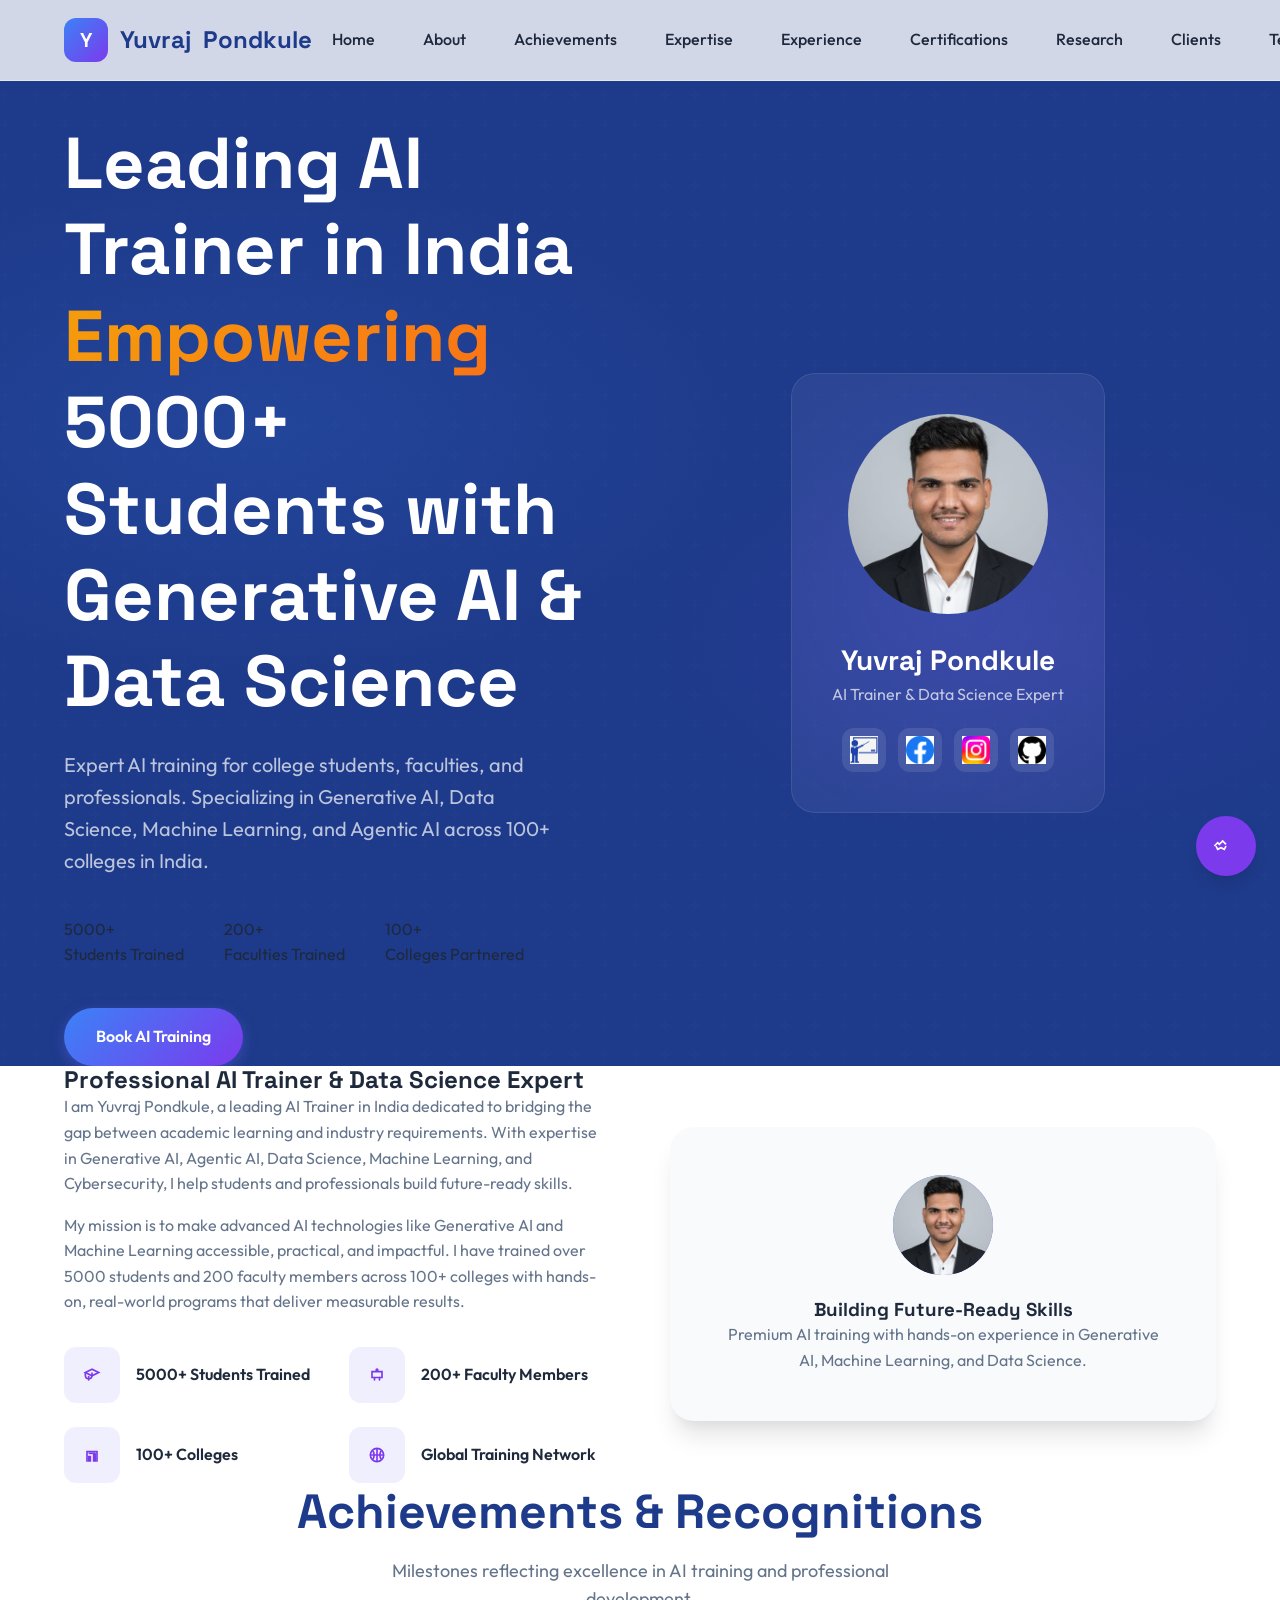
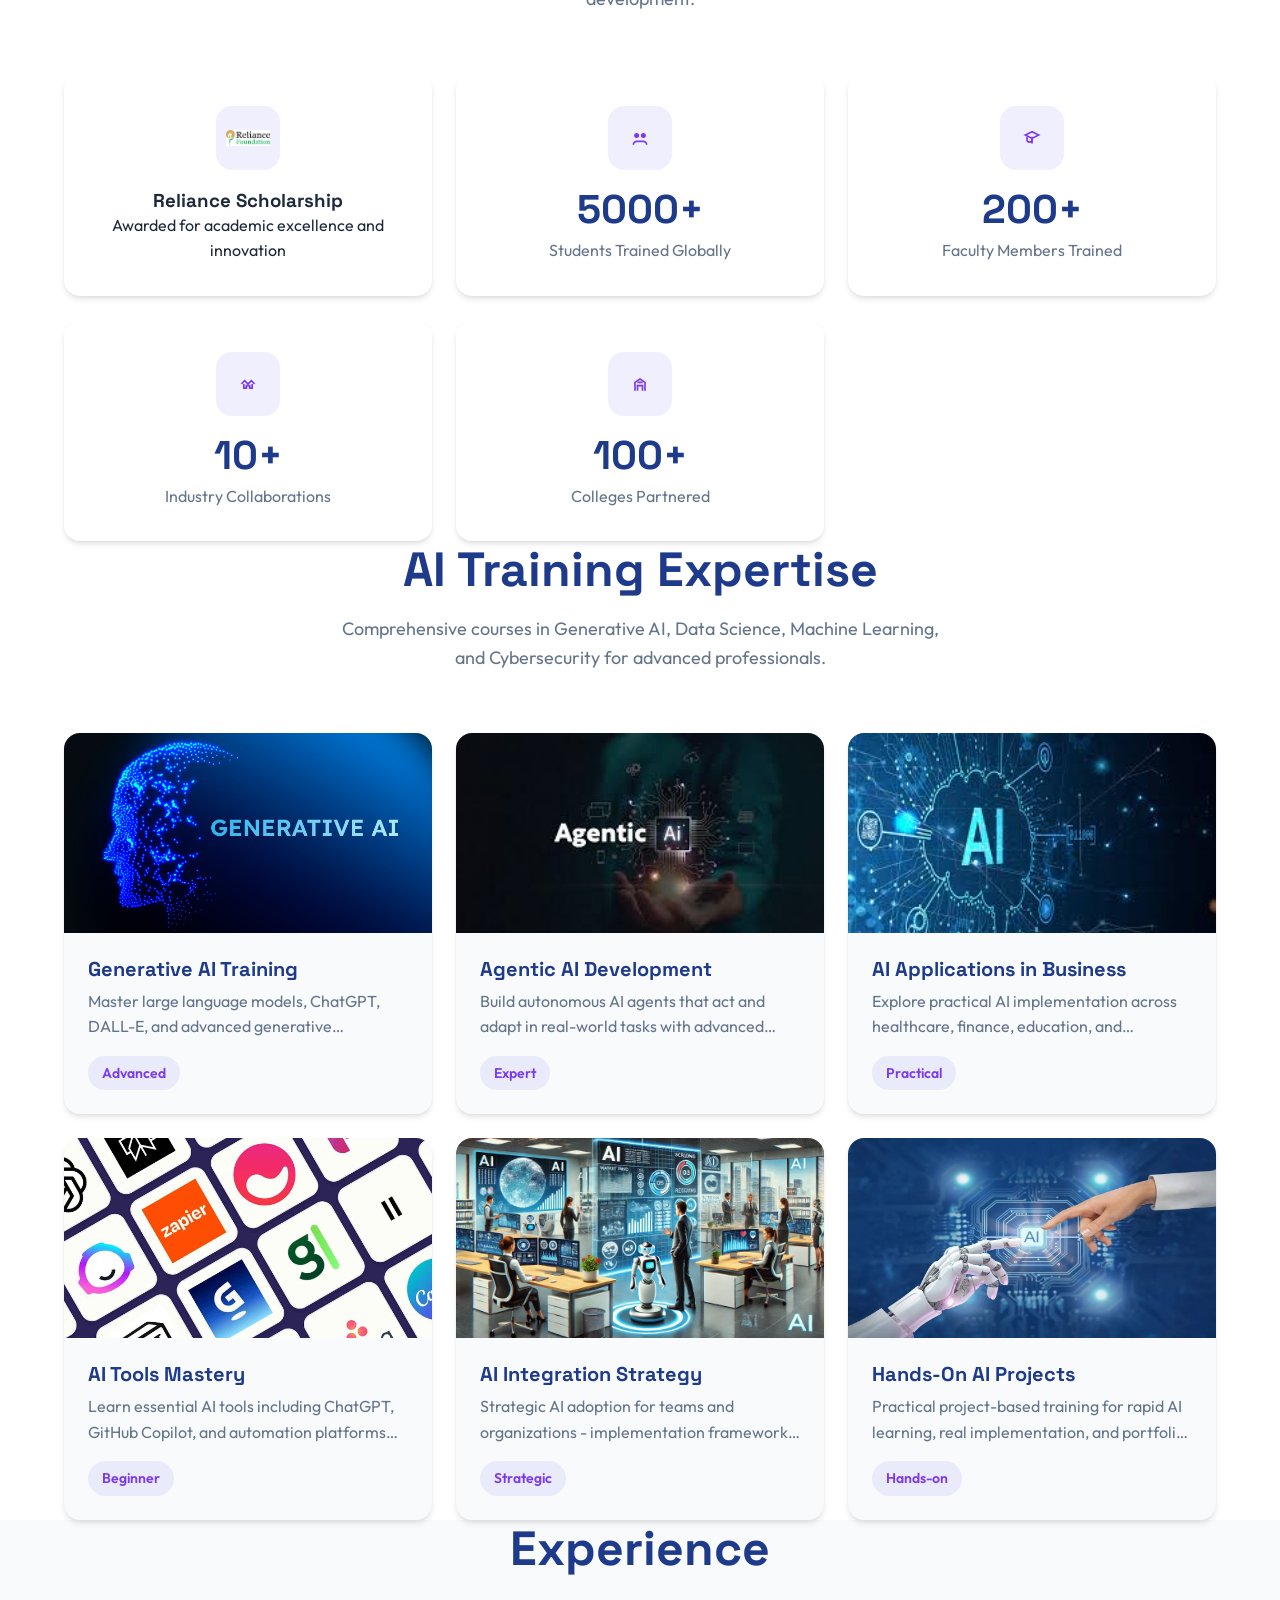
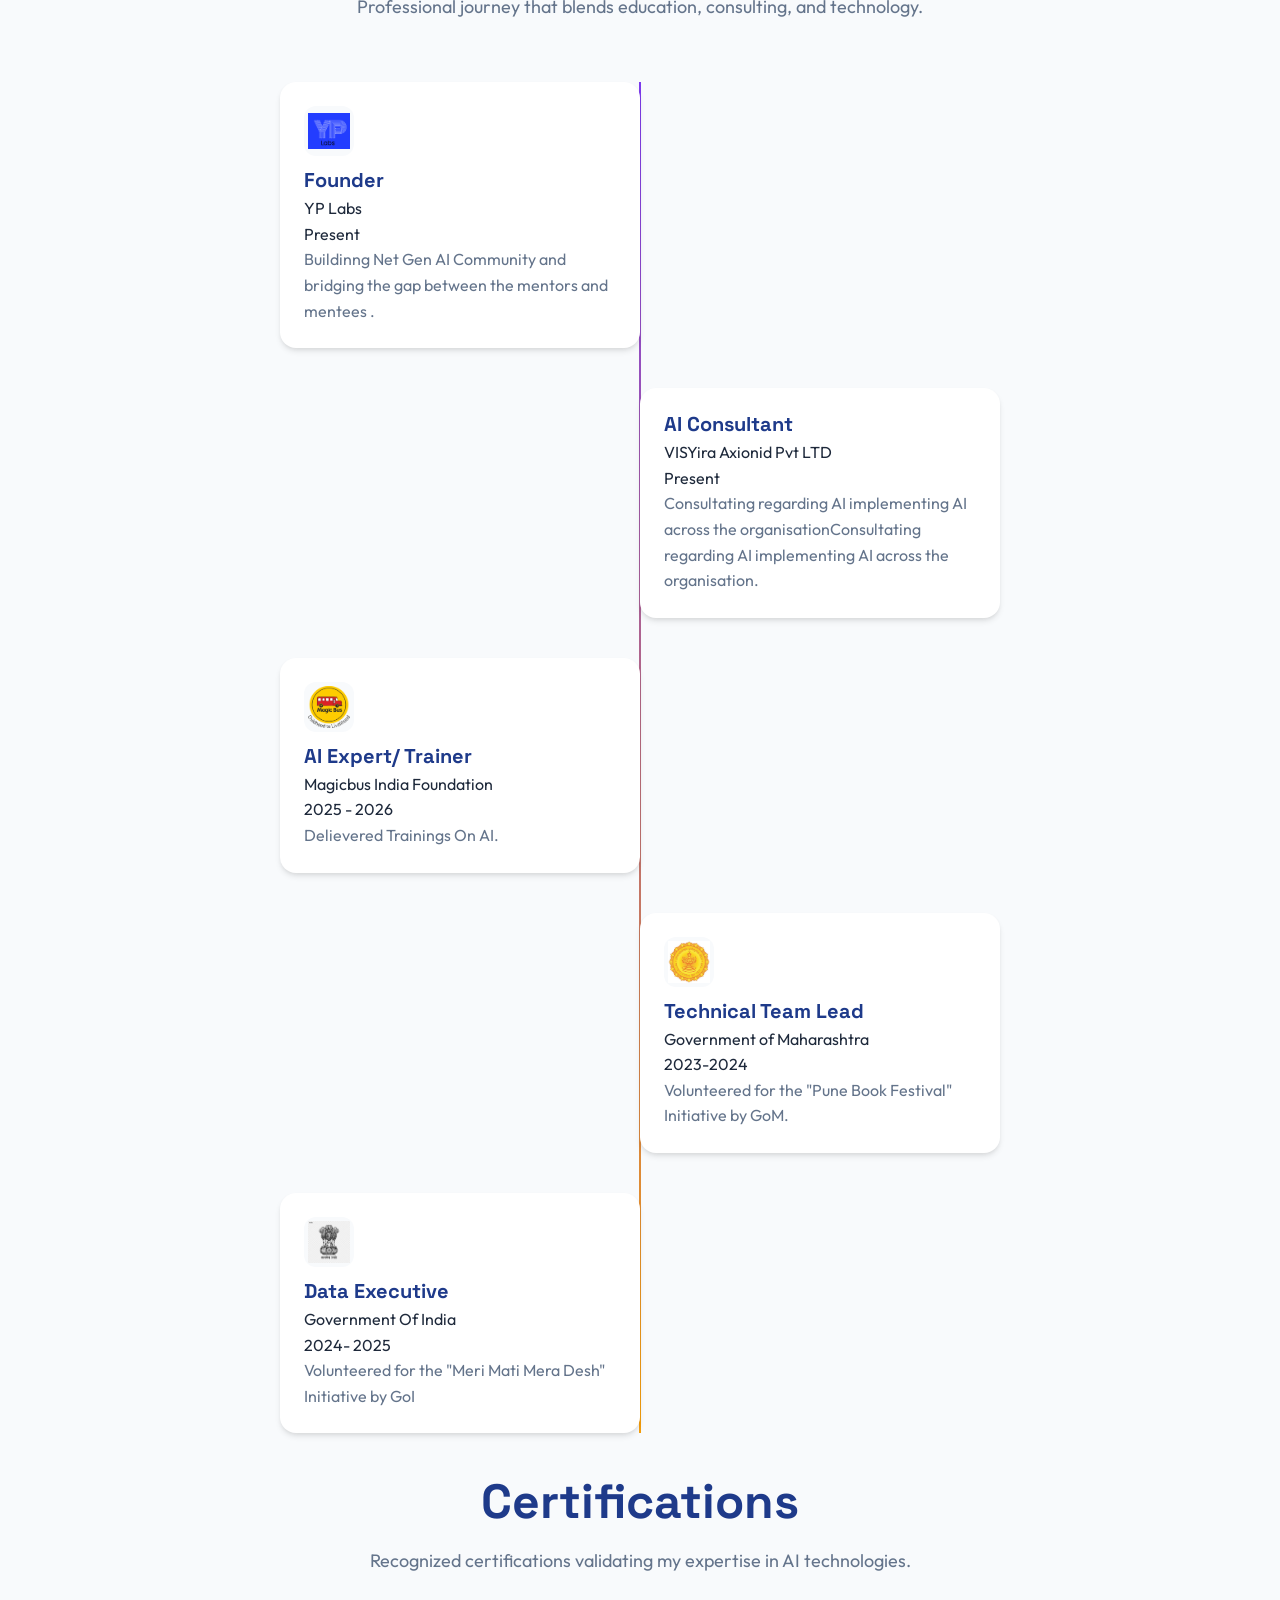
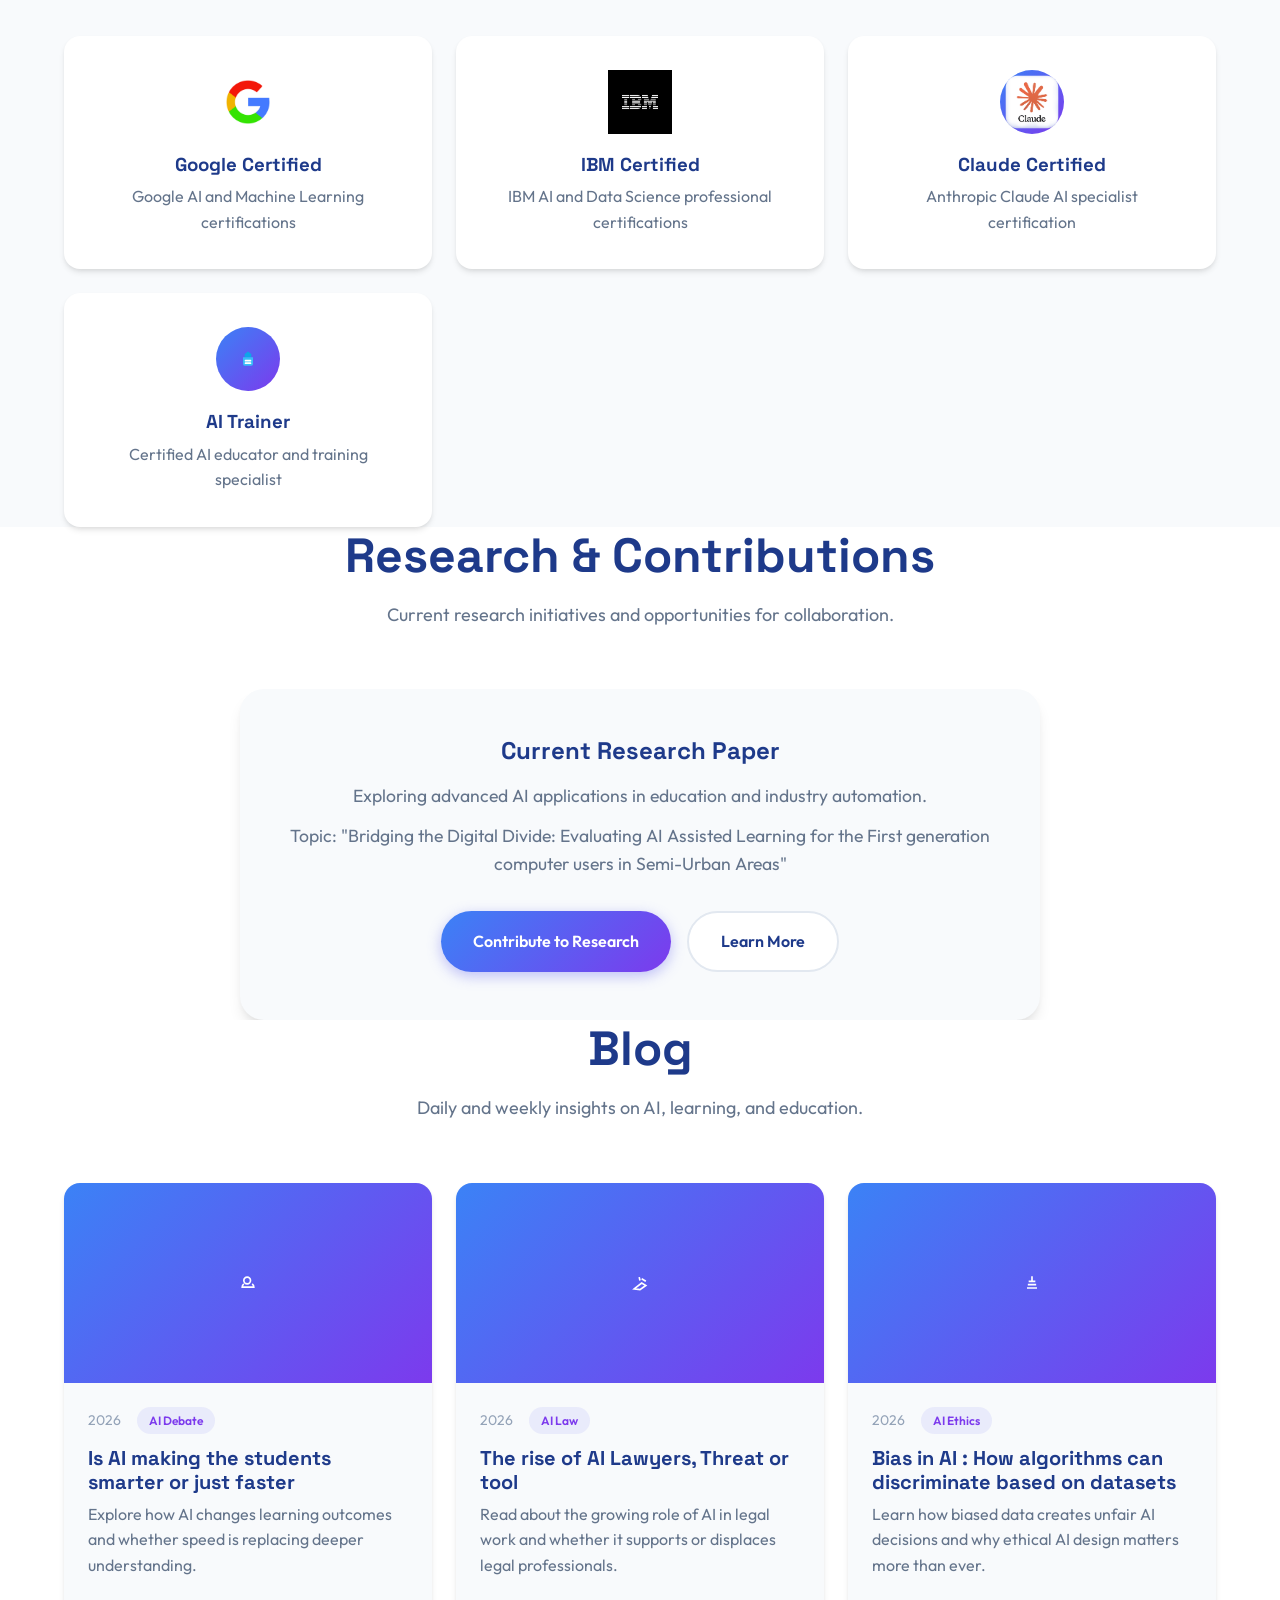
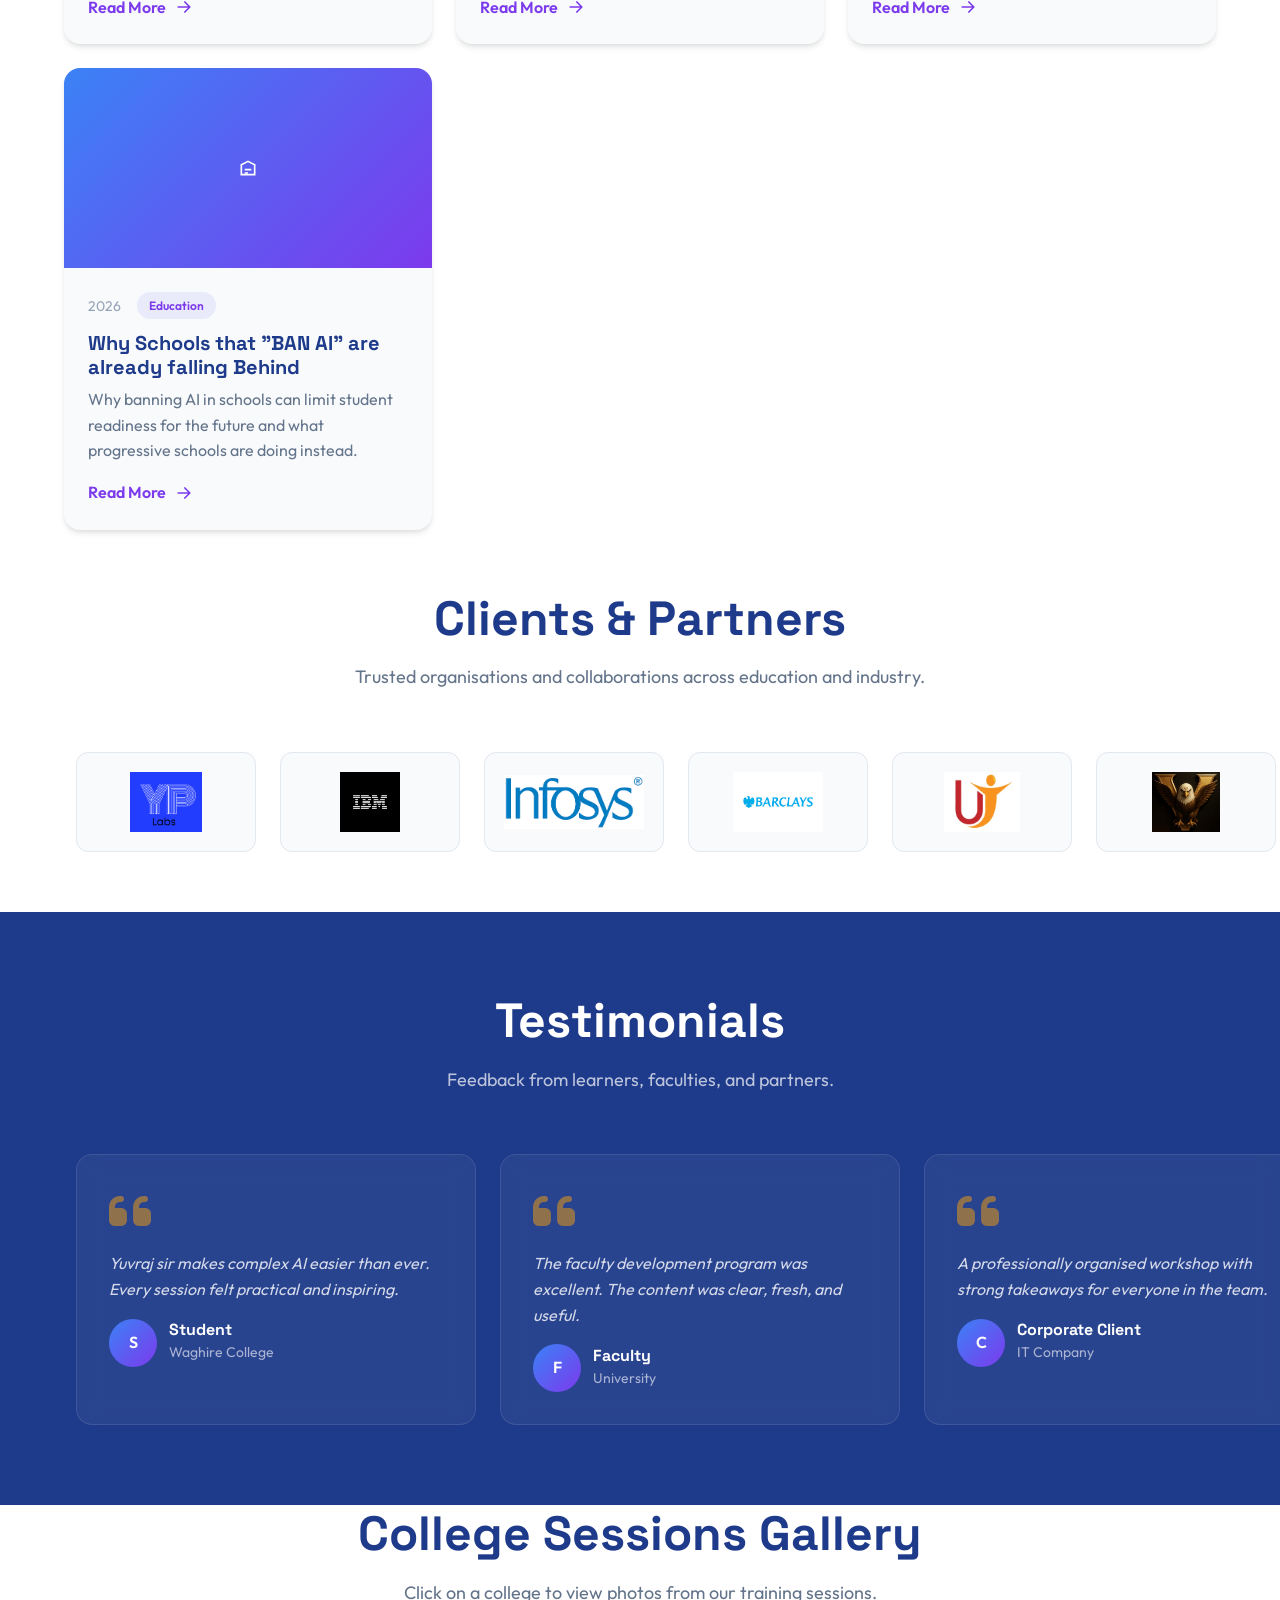
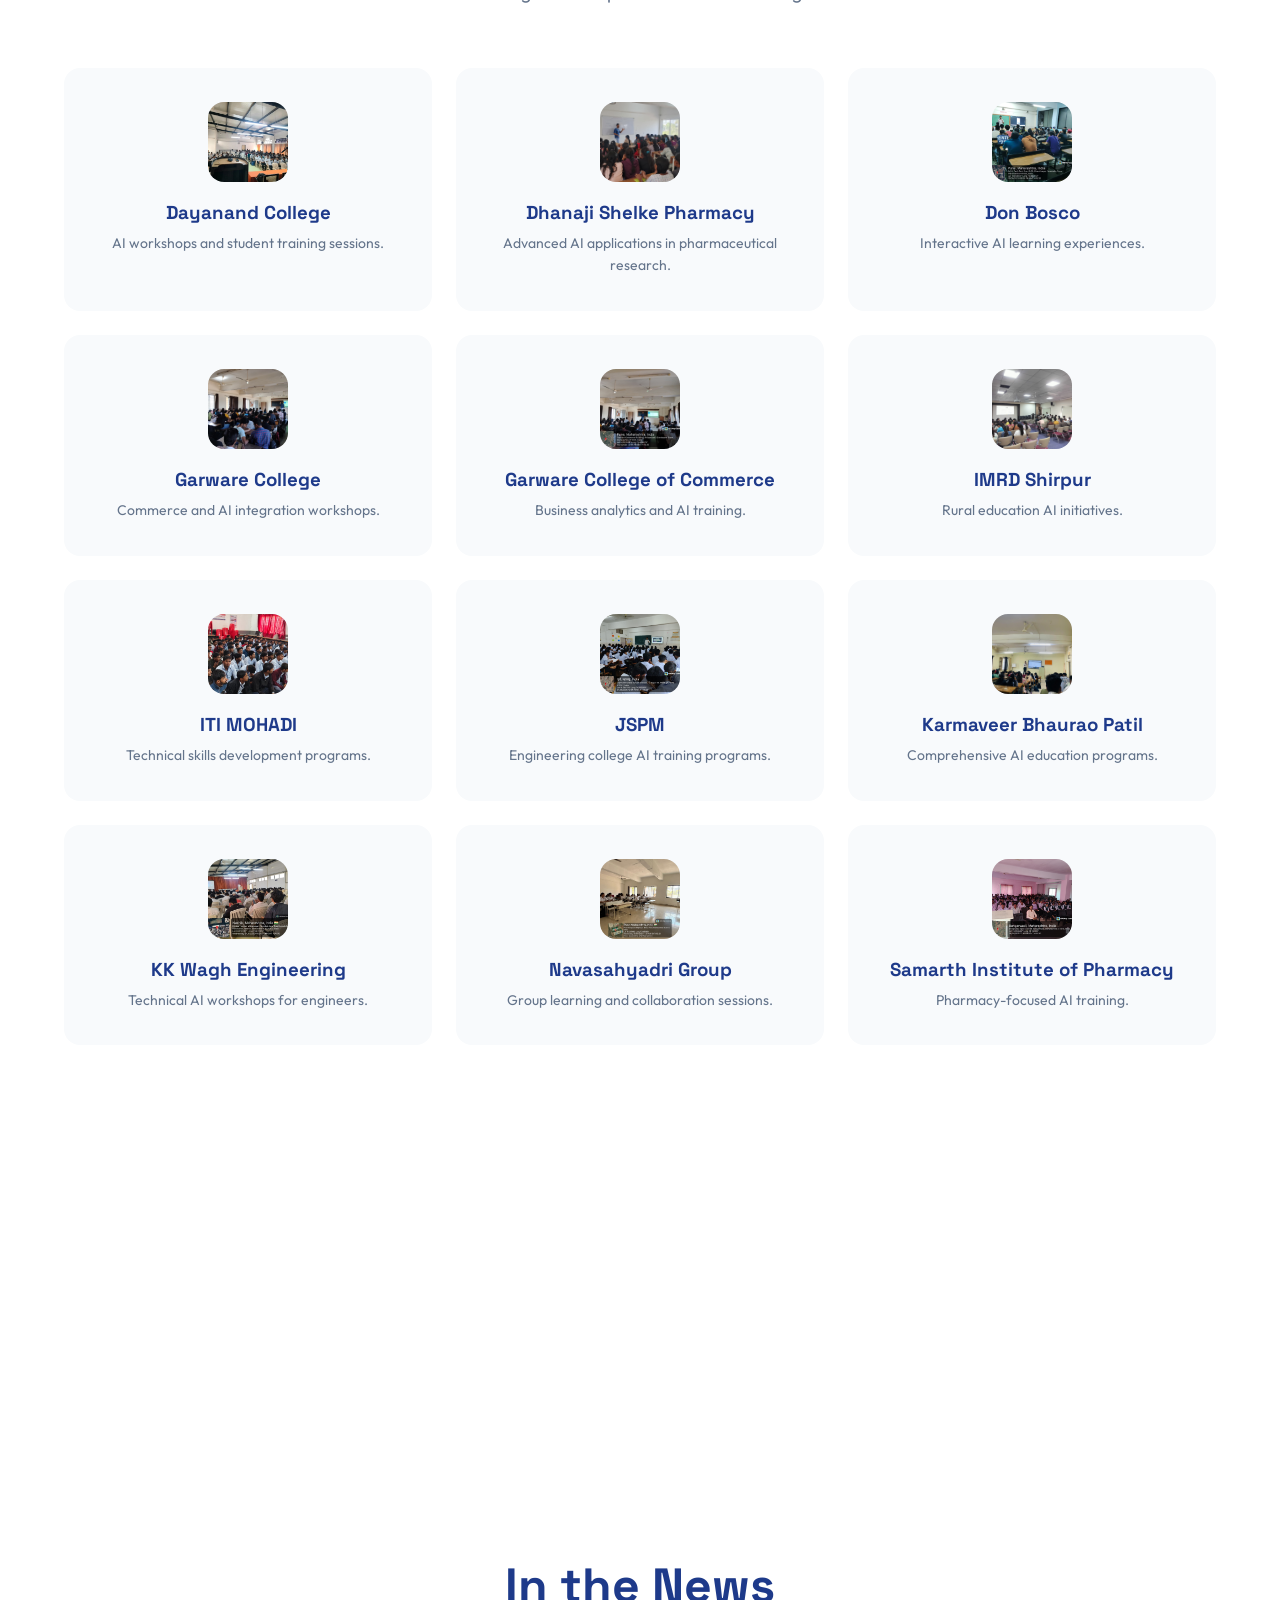
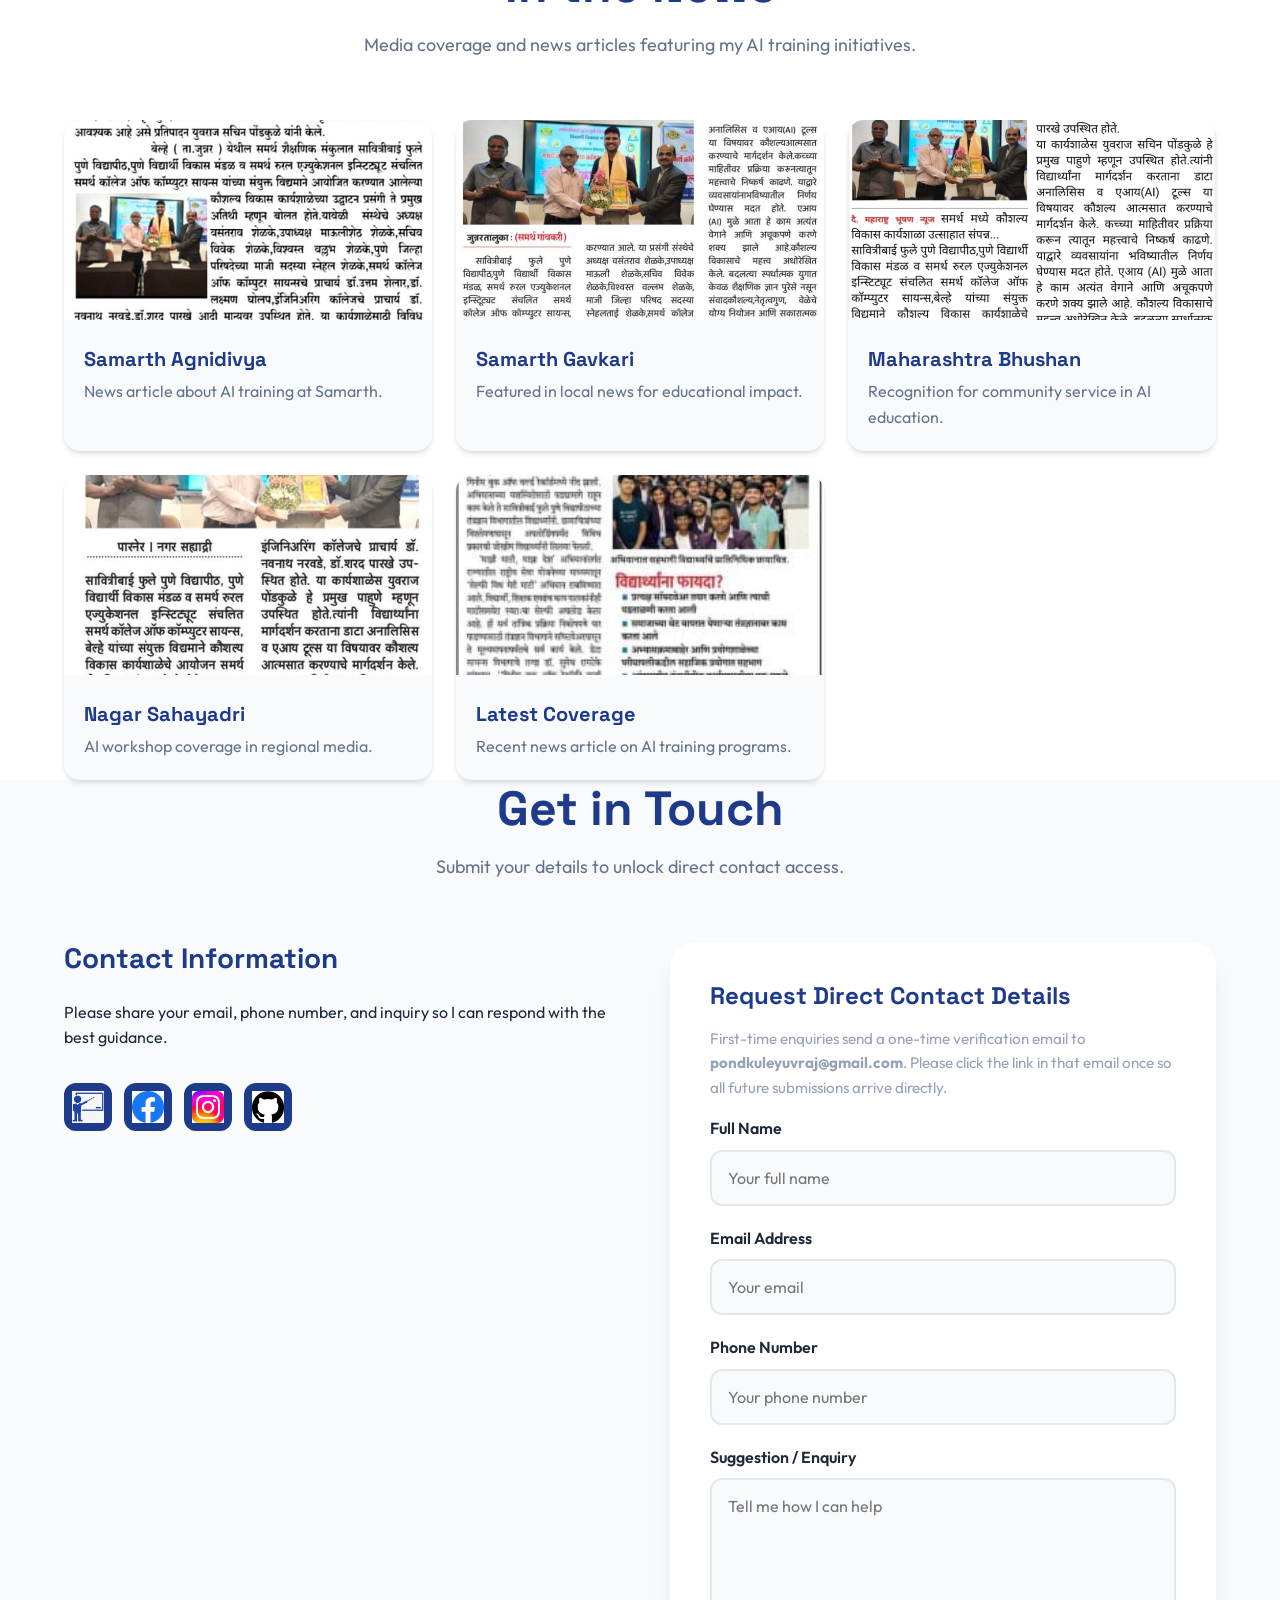
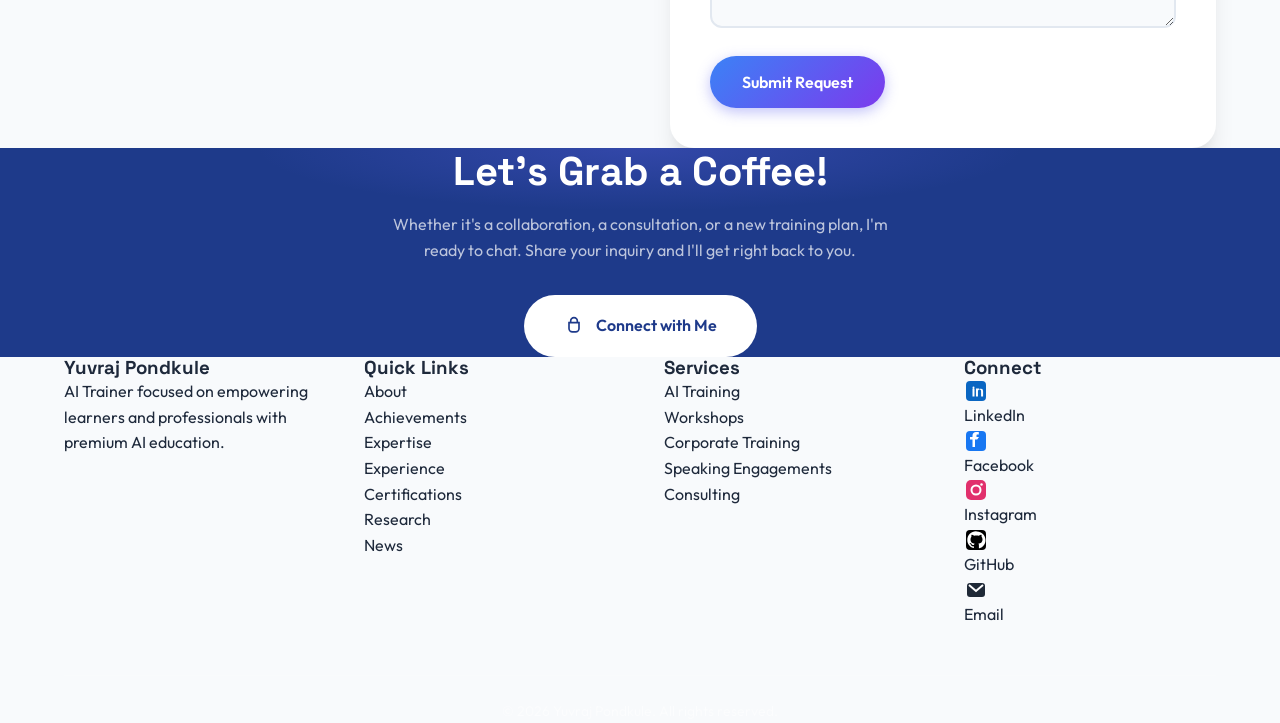
==== commit 8742ae3f: "Logos and clients restructuring Co-authored-by: Copilot <copilot@github.com>" ====
--- a/index.html
+++ b/index.html
@@ -20,7 +20,7 @@
     <meta name="twitter:description" content="Leading AI Trainer teaching 5000+ students. Expertise in Generative AI, Data Science, and Machine Learning.">
     <meta name="apple-mobile-web-app-capable" content="yes">
     <meta name="apple-mobile-web-app-status-bar-style" content="black">
-    <link rel="icon" href="data:image/svg+xml,<svg xmlns='http://www.w3.org/2000/svg' viewBox='0 0 100 100'><text y='75' font-size='75' fill='%231e3a8a'>Y</text></svg>">
+    <link rel="icon" href="Logos/Website logo.png">
     <link rel="preconnect" href="https://cdnjs.cloudflare.com">
     <link rel="dns-prefetch" href="https://cdnjs.cloudflare.com">
     <link rel="preconnect" href="https://fonts.googleapis.com">
@@ -137,29 +137,16 @@
                         <div class="hero-card-title">AI Trainer & Data Science Expert</div>
                         <div class="hero-social">
                             <a href="https://www.linkedin.com/in/yuvraj-pondkule-757314212" target="_blank" rel="noopener noreferrer" aria-label="Connect on LinkedIn">
-                                <svg class="icon-svg" viewBox="0 0 24 24" aria-hidden="true" xmlns="http://www.w3.org/2000/svg">
-                                    <rect x="2" y="2" width="20" height="20" rx="4" fill="#0A66C2"/>
-                                    <path d="M8.5 9.5h2v8h-2v-8zm1-2a1 1 0 1 1 0 2 1 1 0 0 1 0-2zm4 2h1.75v1.13h.03c.24-.45.82-.93 1.68-.93 1.8 0 2.13 1.18 2.13 2.72v4.98h-2v-4.42c0-1.05-.02-2.4-1.46-2.4-1.46 0-1.68 1.14-1.68 2.32v4.5h-2v-8z" fill="#fff"/>
-                                </svg>
+                                <img src="Logos/Social media logos/faculty logo.png" alt="LinkedIn" loading="lazy">
                             </a>
                             <a href="https://www.facebook.com/yuvraj.pondkuele" target="_blank" rel="noopener noreferrer" aria-label="Follow on Facebook">
-                                <svg class="icon-svg" viewBox="0 0 24 24" aria-hidden="true" xmlns="http://www.w3.org/2000/svg">
-                                    <rect x="2" y="2" width="20" height="20" rx="4" fill="#1877F2"/>
-                                    <path d="M15 8h-2.5V6.5c0-.5.2-1 .9-1h1.4V3H12c-2 0-3.5 1.5-3.5 3.5V8H6v2.5h2.5V18H11V10.5h2.2L15 8Z" fill="#fff"/>
-                                </svg>
+                                <img src="Logos/Social media logos/Facebook logo.png" alt="Facebook" loading="lazy">
                             </a>
                             <a href="https://www.instagram.com/yuvraj_pondkule" target="_blank" rel="noopener noreferrer" aria-label="Follow on Instagram">
-                                <svg class="icon-svg" viewBox="0 0 24 24" aria-hidden="true" xmlns="http://www.w3.org/2000/svg">
-                                    <rect x="2" y="2" width="20" height="20" rx="5" fill="#E1306C"/>
-                                    <circle cx="12" cy="12" r="4.5" stroke="#fff" stroke-width="2" fill="none"/>
-                                    <circle cx="17.5" cy="6.5" r="1.25" fill="#fff"/>
-                                </svg>
+                                <img src="Logos/Social media logos/instagram logo.jpg" alt="Instagram" loading="lazy">
                             </a>
                             <a href="https://github.com/yuvrajinsights" target="_blank" rel="noopener noreferrer" aria-label="GitHub Profile">
-                                <svg class="icon-svg" viewBox="0 0 24 24" aria-hidden="true" xmlns="http://www.w3.org/2000/svg">
-                                    <rect x="2" y="2" width="20" height="20" rx="4" fill="#000"/>
-                                    <path d="M12 3.3c-4.8 0-8.7 3.9-8.7 8.7 0 3.8 2.5 7 6 8.1.4.1.6-.2.6-.4v-1.4c-2.4.5-2.9-1.2-2.9-1.2-.4-1.1-1-1.4-1-1.4-.8-.6.1-.6.1-.6.9.1 1.4.9 1.4.9.8 1.4 2.1 1 2.6.8.1-.7.3-1 .5-1.2-2-.2-4.1-1-4.1-4.4 0-1 .4-1.8 1-2.4-.1-.2-.4-1 .1-2.1 0 0 .8-.3 2.6 1 .7-.2 1.5-.3 2.3-.3s1.6.1 2.3.3c1.7-1.3 2.6-1 2.6-1 .5 1.1.2 1.9.1 2.1.6.6 1 1.4 1 2.4 0 3.4-2.1 4.2-4.1 4.4.3.3.5.8.5 1.7v2.6c0 .2.2.5.6.4 3.5-1.1 6-4.3 6-8.1 0-4.8-3.9-8.7-8.7-8.7Z" fill="#fff"/>
-                                </svg>
+                                <img src="Logos/Social media logos/Github logo.png" alt="GitHub" loading="lazy">
                             </a>
                         </div>
                     </div>
@@ -371,6 +358,7 @@
             <div class="timeline">
                 <div class="timeline-item">
                     <div class="timeline-content">
+                        <div class="company-logo"><img src="Client logos/YP labs Logo.png" alt="YP Labs" loading="lazy"></div>
                         <h3> Founder</h3>
                         <div class="company">YP Labs</div>
                         <div class="date">Present</div>
@@ -389,6 +377,7 @@
                 </div>
                 <div class="timeline-item">
                     <div class="timeline-content">
+                        <div class="company-logo"><img src="Client logos/Magicbus logo.png" alt="Magicbus" loading="lazy"></div>
                         <h3>AI Expert/ Trainer</h3>
                         <div class="company">Magicbus India Foundation</div>
                         <div class="date">2025 - 2026</div>
@@ -397,6 +386,7 @@
                 </div>
                 <div class="timeline-item">
                     <div class="timeline-content">
+                        <div class="company-logo"><img src="Client logos/Government Of Maharashtra.jpg" alt="Government of Maharashtra" loading="lazy"></div>
                         <h3>Technical Team Lead</h3>
                         <div class="company">Government of Maharashtra</div>
                         <div class="date">2023-2024</div>
@@ -405,6 +395,7 @@
                 </div>
                 <div class="timeline-item">
                     <div class="timeline-content">
+                        <div class="company-logo"><img src="Client logos/Government of India.jpg" alt="Government of India" loading="lazy"></div>
                         <h3>Data Executive</h3>
                         <div class="company">Government Of India</div>
                         <div class="date">2024- 2025</div>
@@ -424,12 +415,7 @@
             <div class="certifications-grid">
                 <div class="certification-card">
                     <div class="certification-icon google-logo">
-                        <svg class="icon-svg" viewBox="0 0 24 24" aria-hidden="true" xmlns="http://www.w3.org/2000/svg">
-                            <path d="M23.4 12.2c0-.8-.1-1.6-.3-2.4H12v4.5h6.4c-.3 1.7-1.3 3.2-2.8 4.1v3.4h4.6c2.7-2.5 4.2-6.2 4.2-10.6z" fill="#4285F4"/>
-                            <path d="M12 24c3.2 0 5.9-1.1 7.9-3l-4.6-3.4c-1.1.8-2.6 1.3-4.4 1.3-3.4 0-6.3-2.3-7.4-5.5H.9v3.5C2.9 20.9 7.2 24 12 24z" fill="#34A853"/>
-                            <path d="M4.6 14.4c-.2-.7-.3-1.5-.3-2.4s.1-1.7.3-2.4V6.1H.9c-1.4 2.3-2.1 4.8-2.1 7.8s.7 5.5 2.1 7.8l3.7-2.4z" fill="#FBBC05"/>
-                            <path d="M12 4.8c1.8 0 3.5.6 4.8 1.7l3.6-3.6C17.9 1 15.2 0 12 0 7.2 0 2.9 3.1.9 7.6l3.7 2.4C5.7 7.1 8.6 4.8 12 4.8z" fill="#EA4335"/>
-                        </svg>
+                        <img src="Logos/google logo.jpg" alt="Google" loading="lazy">
                     </div>
                     <h3>Google Certified</h3>
                     <p>Google AI and Machine Learning certifications</p>
@@ -443,10 +429,7 @@
                 </div>
                 <div class="certification-card">
                     <div class="certification-icon">
-                        <svg class="icon-svg" viewBox="0 0 24 24" aria-hidden="true" xmlns="http://www.w3.org/2000/svg">
-                            <circle cx="12" cy="12" r="8" fill="#8B5CF6"/>
-                            <path d="M15 8.5a3 3 0 0 0-5.8 1.1c0 1.4 1 2.6 2.4 2.9v1.5a.5.5 0 0 1-1 0v-1.5a3.97 3.97 0 0 1-2.4-3.7 4 4 0 1 1 7.8 0 4 4 0 0 1-.6 2.2.5.5 0 1 1-.8-.6 3 3 0 0 0 .8-1.6z" fill="#fff"/>
-                        </svg>
+                        <img src="Logos/claude logo.webp" alt="Claude" loading="lazy">
                     </div>
                     <h3>Claude Certified</h3>
                     <p>Anthropic Claude AI specialist certification</p>
@@ -576,15 +559,15 @@
             </div>
             <div class="marquee">
                 <div class="clients-track">
+                    <div class="client-logo"><img src="Client logos/YP labs Logo.png" alt="YP Labs"></div>
                     <div class="client-logo"><img src="Client logos/IBM logo.png" alt="IBM"></div>
                     <div class="client-logo"><img src="Client logos/Infosys logo.png" alt="Infosys"></div>
                     <div class="client-logo"><img src="Client logos/Barclays logo.png" alt="Barclays"></div>
-                    <div class="client-logo"><img src="Client logos/Umang Logo.jpeg" alt="Umang"></div>
+                    <div class="client-logo"><img src="Client logos/Umang Logo.png" alt="Umang"></div>
                     <div class="client-logo"><img src="Client logos/VISYira Axionid Pvt LTD.jpeg" alt="VISYira Axionid Pvt LTD"></div>
                     <div class="client-logo"><img src="Client logos/Government of India.jpg" alt="Government of India"></div>
                     <div class="client-logo"><img src="Client logos/Government Of Maharashtra.jpg" alt="Government Of Maharashtra"></div>
-                    <div class="client-logo"><img src="Client logos/Screenshot 2026-05-03 112738.png" alt="Pune Municipal Corp"></div>
-                    <div class="client-logo"><img src="Client logos/Screenshot 2026-05-03 112738.png" alt="Magicbus"></div>
+                    <div class="client-logo"><img src="Client logos/Magicbus logo.png" alt="Magicbus"></div>
                 </div>
             </div>
         </div>
@@ -1060,29 +1043,16 @@
                     </div>
                     <div class="contact-social">
                         <a href="https://www.linkedin.com/in/yuvraj-pondkule-757314212" target="_blank" aria-label="Connect on LinkedIn">
-                            <svg class="icon-svg" viewBox="0 0 24 24" aria-hidden="true" xmlns="http://www.w3.org/2000/svg">
-                                <rect x="2" y="2" width="20" height="20" rx="4" fill="#0A66C2"/>
-                                <path d="M8.5 9.5h2v8h-2v-8zm1-2a1 1 0 1 1 0 2 1 1 0 0 1 0-2zm4 2h1.75v1.13h.03c.24-.45.82-.93 1.68-.93 1.8 0 2.13 1.18 2.13 2.72v4.98h-2v-4.42c0-1.05-.02-2.4-1.46-2.4-1.46 0-1.68 1.14-1.68 2.32v4.5h-2v-8z" fill="#fff"/>
-                            </svg>
+                            <img src="Logos/Social media logos/faculty logo.png" alt="LinkedIn" loading="lazy">
                         </a>
                         <a href="https://www.facebook.com/yuvraj.pondkuele" target="_blank" aria-label="Follow on Facebook">
-                            <svg class="icon-svg" viewBox="0 0 24 24" aria-hidden="true" xmlns="http://www.w3.org/2000/svg">
-                                <rect x="2" y="2" width="20" height="20" rx="4" fill="#1877F2"/>
-                                <path d="M15 8h-2.5V6.5c0-.5.2-1 .9-1h1.4V3H12c-2 0-3.5 1.5-3.5 3.5V8H6v2.5h2.5V18H11V10.5h2.2L15 8Z" fill="#fff"/>
-                            </svg>
+                            <img src="Logos/Social media logos/Facebook logo.png" alt="Facebook" loading="lazy">
                         </a>
                         <a href="https://www.instagram.com/yuvraj_pondkule" target="_blank" aria-label="Follow on Instagram">
-                            <svg class="icon-svg" viewBox="0 0 24 24" aria-hidden="true" xmlns="http://www.w3.org/2000/svg">
-                                <rect x="2" y="2" width="20" height="20" rx="5" fill="#E1306C"/>
-                                <circle cx="12" cy="12" r="4.5" stroke="#fff" stroke-width="2" fill="none"/>
-                                <circle cx="17.5" cy="6.5" r="1.25" fill="#fff"/>
-                            </svg>
+                            <img src="Logos/Social media logos/instagram logo.jpg" alt="Instagram" loading="lazy">
                         </a>
                         <a href="https://github.com/yuvrajinsights" target="_blank" aria-label="GitHub Profile">
-                            <svg class="icon-svg" viewBox="0 0 24 24" aria-hidden="true" xmlns="http://www.w3.org/2000/svg">
-                                <rect x="2" y="2" width="20" height="20" rx="4" fill="#000"/>
-                                <path d="M12 3.3c-4.8 0-8.7 3.9-8.7 8.7 0 3.8 2.5 7 6 8.1.4.1.6-.2.6-.4v-1.4c-2.4.5-2.9-1.2-2.9-1.2-.4-1.1-1-1.4-1-1.4-.8-.6.1-.6.1-.6.9.1 1.4.9 1.4.9.8 1.4 2.1 1 2.6.8.1-.7.3-1 .5-1.2-2-.2-4.1-1-4.1-4.4 0-1 .4-1.8 1-2.4-.1-.2-.4-1 .1-2.1 0 0 .8-.3 2.6 1 .7-.2 1.5-.3 2.3-.3s1.6.1 2.3.3c1.7-1.3 2.6-1 2.6-1 .5 1.1.2 1.9.1 2.1.6.6 1 1.4 1 2.4 0 3.4-2.1 4.2-4.1 4.4.3.3.5.8.5 1.7v2.6c0 .2.2.5.6.4 3.5-1.1 6-4.3 6-8.1 0-4.8-3.9-8.7-8.7-8.7Z" fill="#fff"/>
-                            </svg>
+                            <img src="Logos/Social media logos/Github logo.png" alt="GitHub" loading="lazy">
                         </a>
                     </div>
                 </div>
--- a/style.css
+++ b/style.css
@@ -190,12 +190,12 @@
     border-radius: 50%;
     background: var(--secondary);
     color: white;
-    display: inline-flex;
+    display: flex !important;
     align-items: center;
     justify-content: center;
     gap: 10px;
     box-shadow: var(--shadow-lg);
-    z-index: 2000;
+    z-index: 999;
     transition: width 0.3s ease, border-radius 0.3s ease, background 0.3s ease;
     font-size: 0.9rem;
     font-weight: 600;
@@ -203,6 +203,8 @@
     white-space: nowrap;
     overflow: hidden;
     padding: 0 14px;
+    opacity: 1 !important;
+    visibility: visible !important;
 }
 
 .contact-float i {
@@ -286,6 +288,8 @@
     border: 1px solid var(--border);
     cursor: pointer;
     font-size: 1.25rem;
+    z-index: 500;
+    position: relative;
 }
 
 /* Hero Section */
@@ -296,7 +300,7 @@
     background: var(--primary);
     position: relative;
     overflow: hidden;
-    padding-top: 80px;
+    padding-top: 120px;
 }
 
 .hero::before {
@@ -476,6 +480,12 @@
 .hero-social a:hover {
     background: var(--accent);
     transform: translateY(-4px);
+}
+
+.hero-social a img {
+    width: 28px;
+    height: 28px;
+    object-fit: contain;
 }
 
 .icon-svg {
@@ -820,6 +830,25 @@
     margin-bottom: 4px;
 }
 
+.company-logo {
+    width: 50px;
+    height: 50px;
+    margin-bottom: 12px;
+    display: flex;
+    align-items: center;
+    justify-content: center;
+    background: var(--surface-elevated);
+    border-radius: var(--radius-md);
+    overflow: hidden;
+}
+
+.company-logo img {
+    width: 100%;
+    height: 100%;
+    object-fit: contain;
+    padding: 4px;
+}
+
 .timeline-company {
     color: var(--accent);
     font-weight: 600;
@@ -939,7 +968,7 @@
 
 .clients-track {
     display: flex;
-    animation: scroll 30s linear infinite;
+    animation: scroll 15s linear infinite;
 }
 
 .clients-track:hover {
@@ -1006,7 +1035,7 @@
 
 .testimonials-track {
     display: flex;
-    animation: scroll 40s linear infinite;
+    animation: scroll 20s linear infinite;
 }
 
 .testimonials-track:hover {
@@ -1425,6 +1454,12 @@
     transform: translateY(-4px);
 }
 
+.contact-social a img {
+    width: 32px;
+    height: 32px;
+    object-fit: contain;
+}
+
 .footer-section ul li a i {
     margin-right: 10px;
     width: 18px;
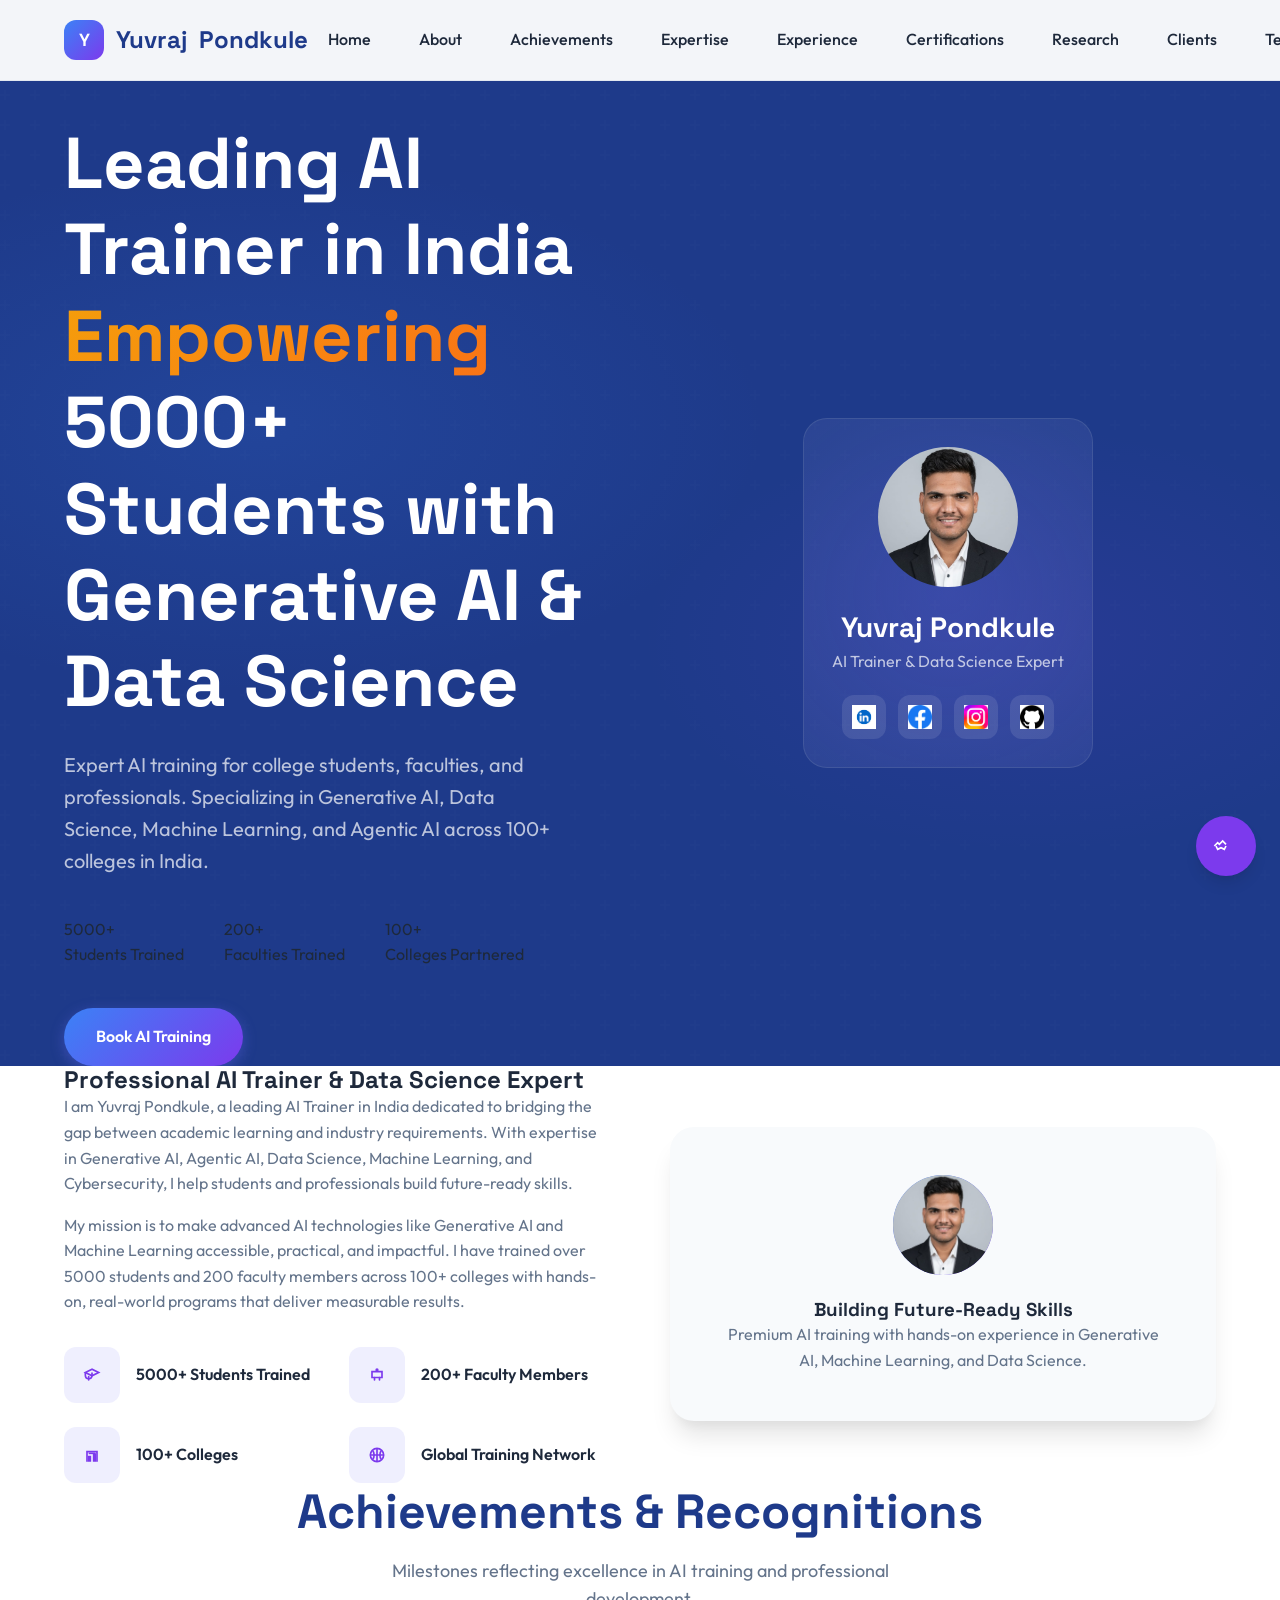
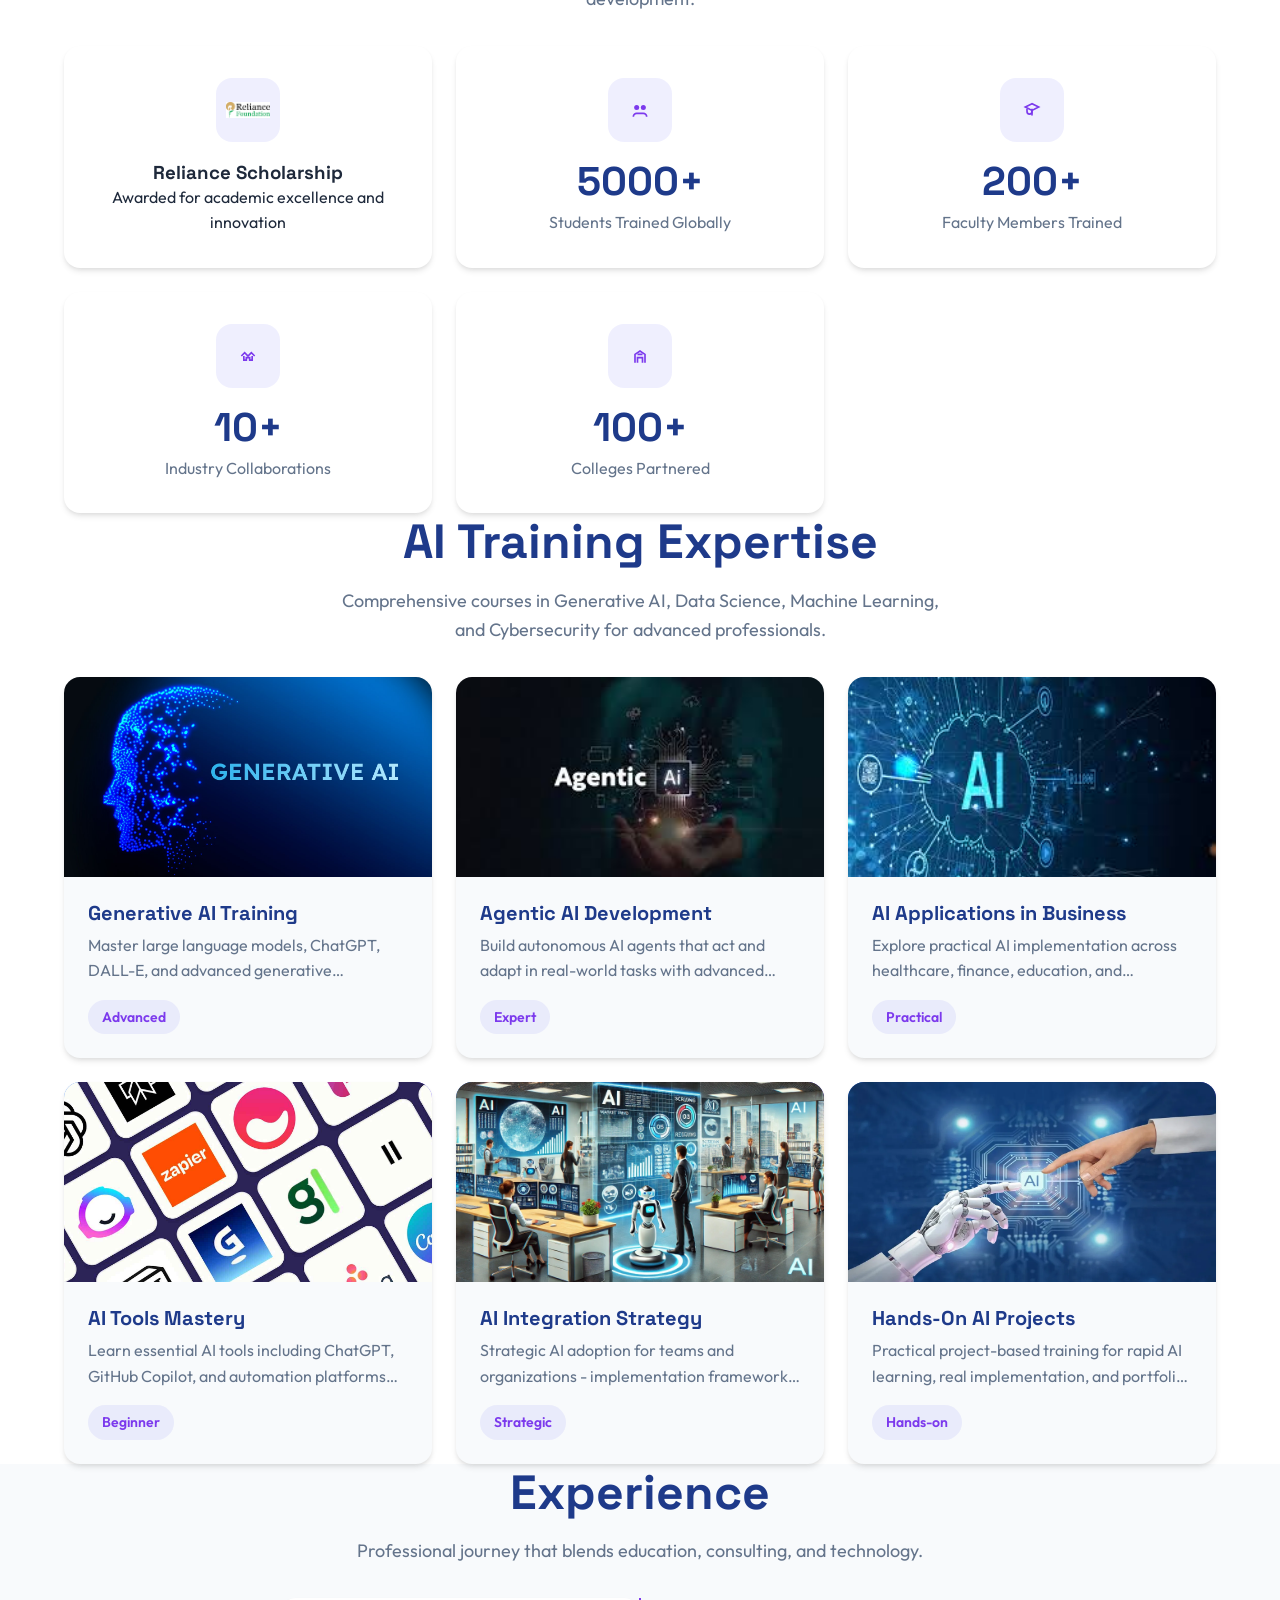
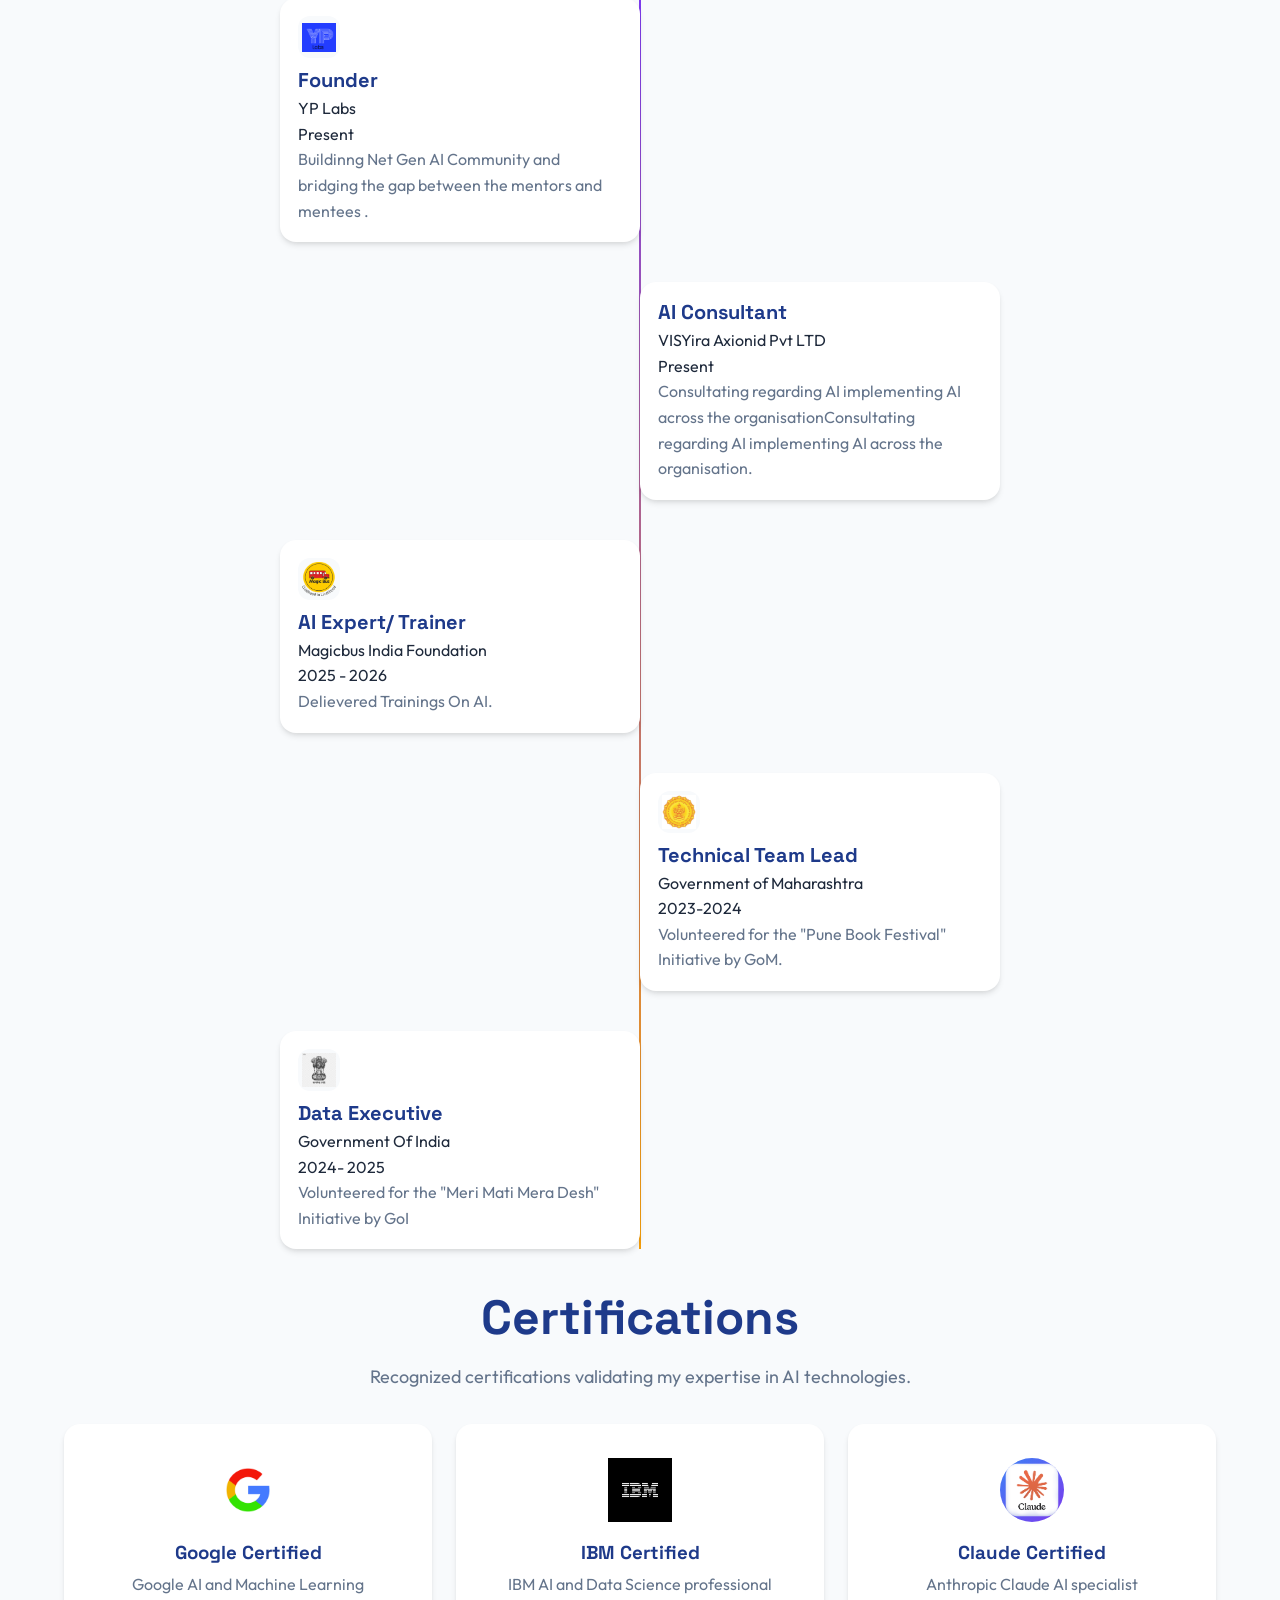
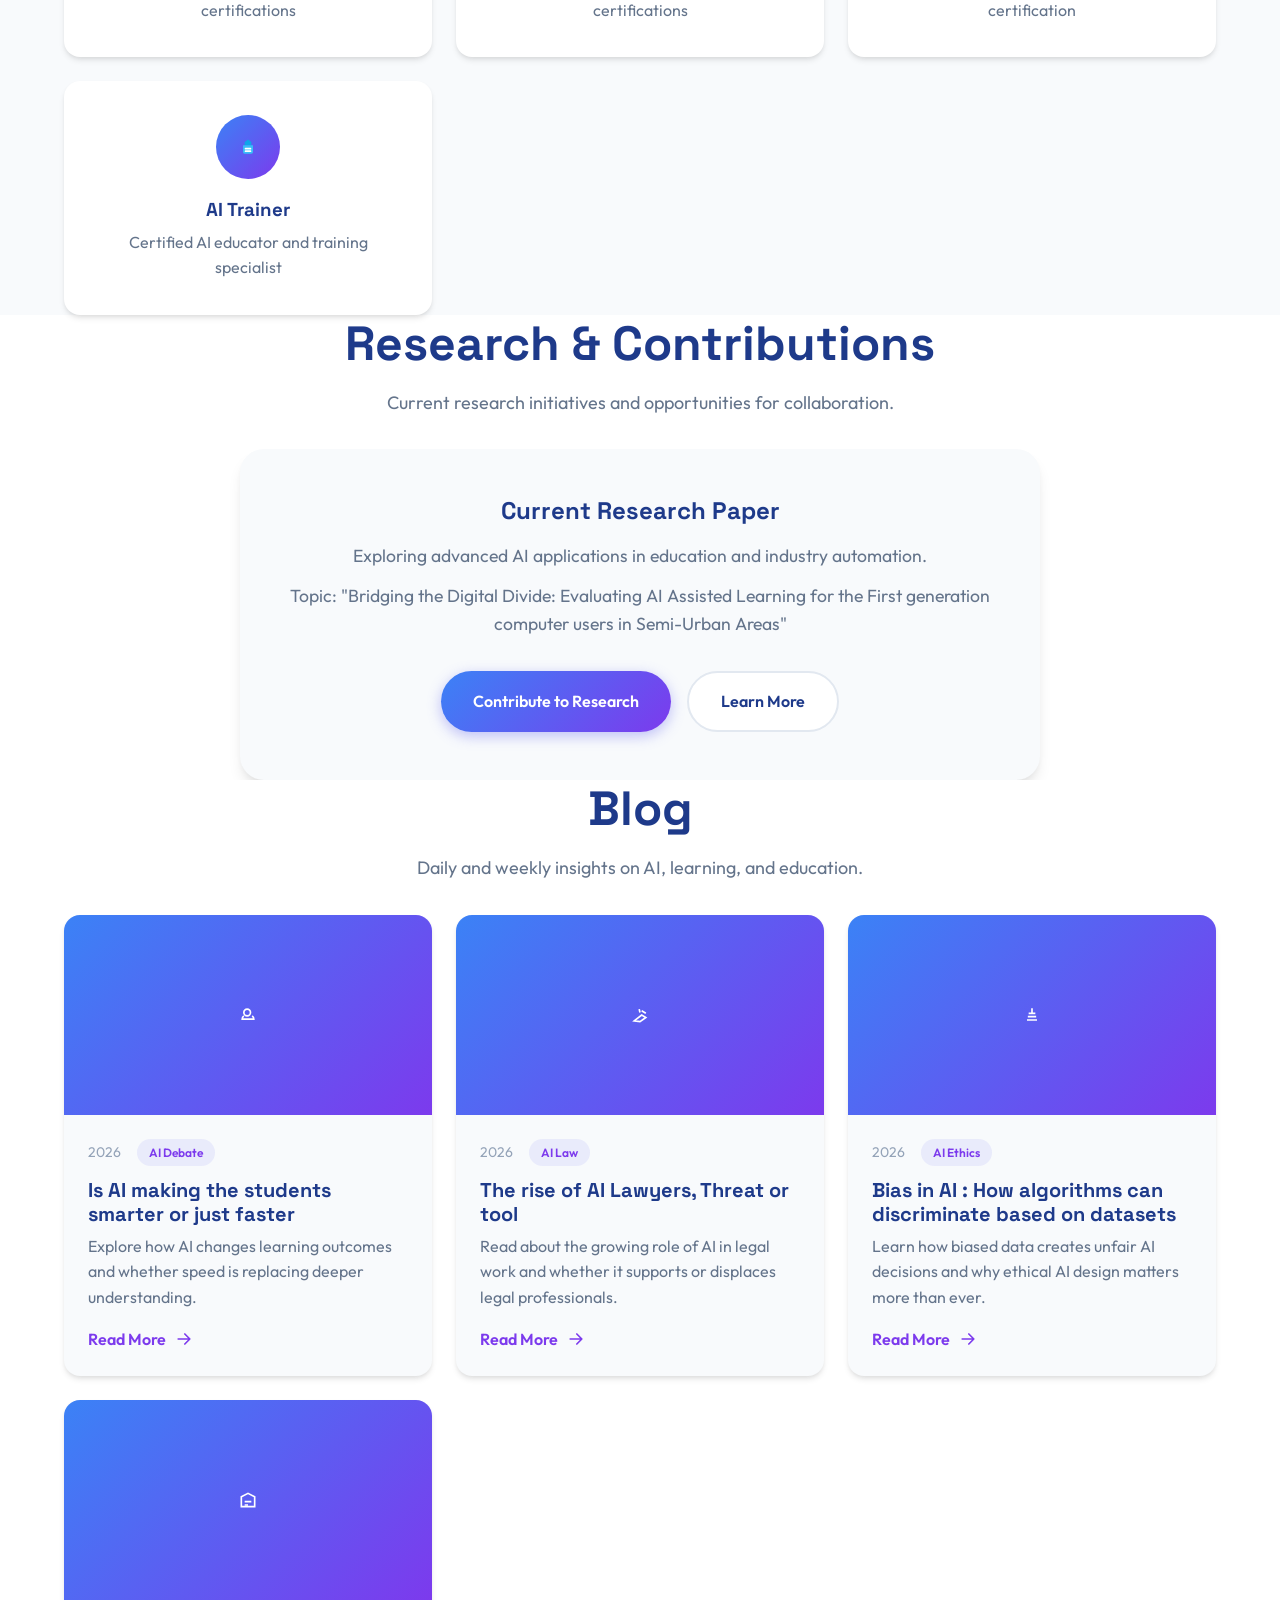
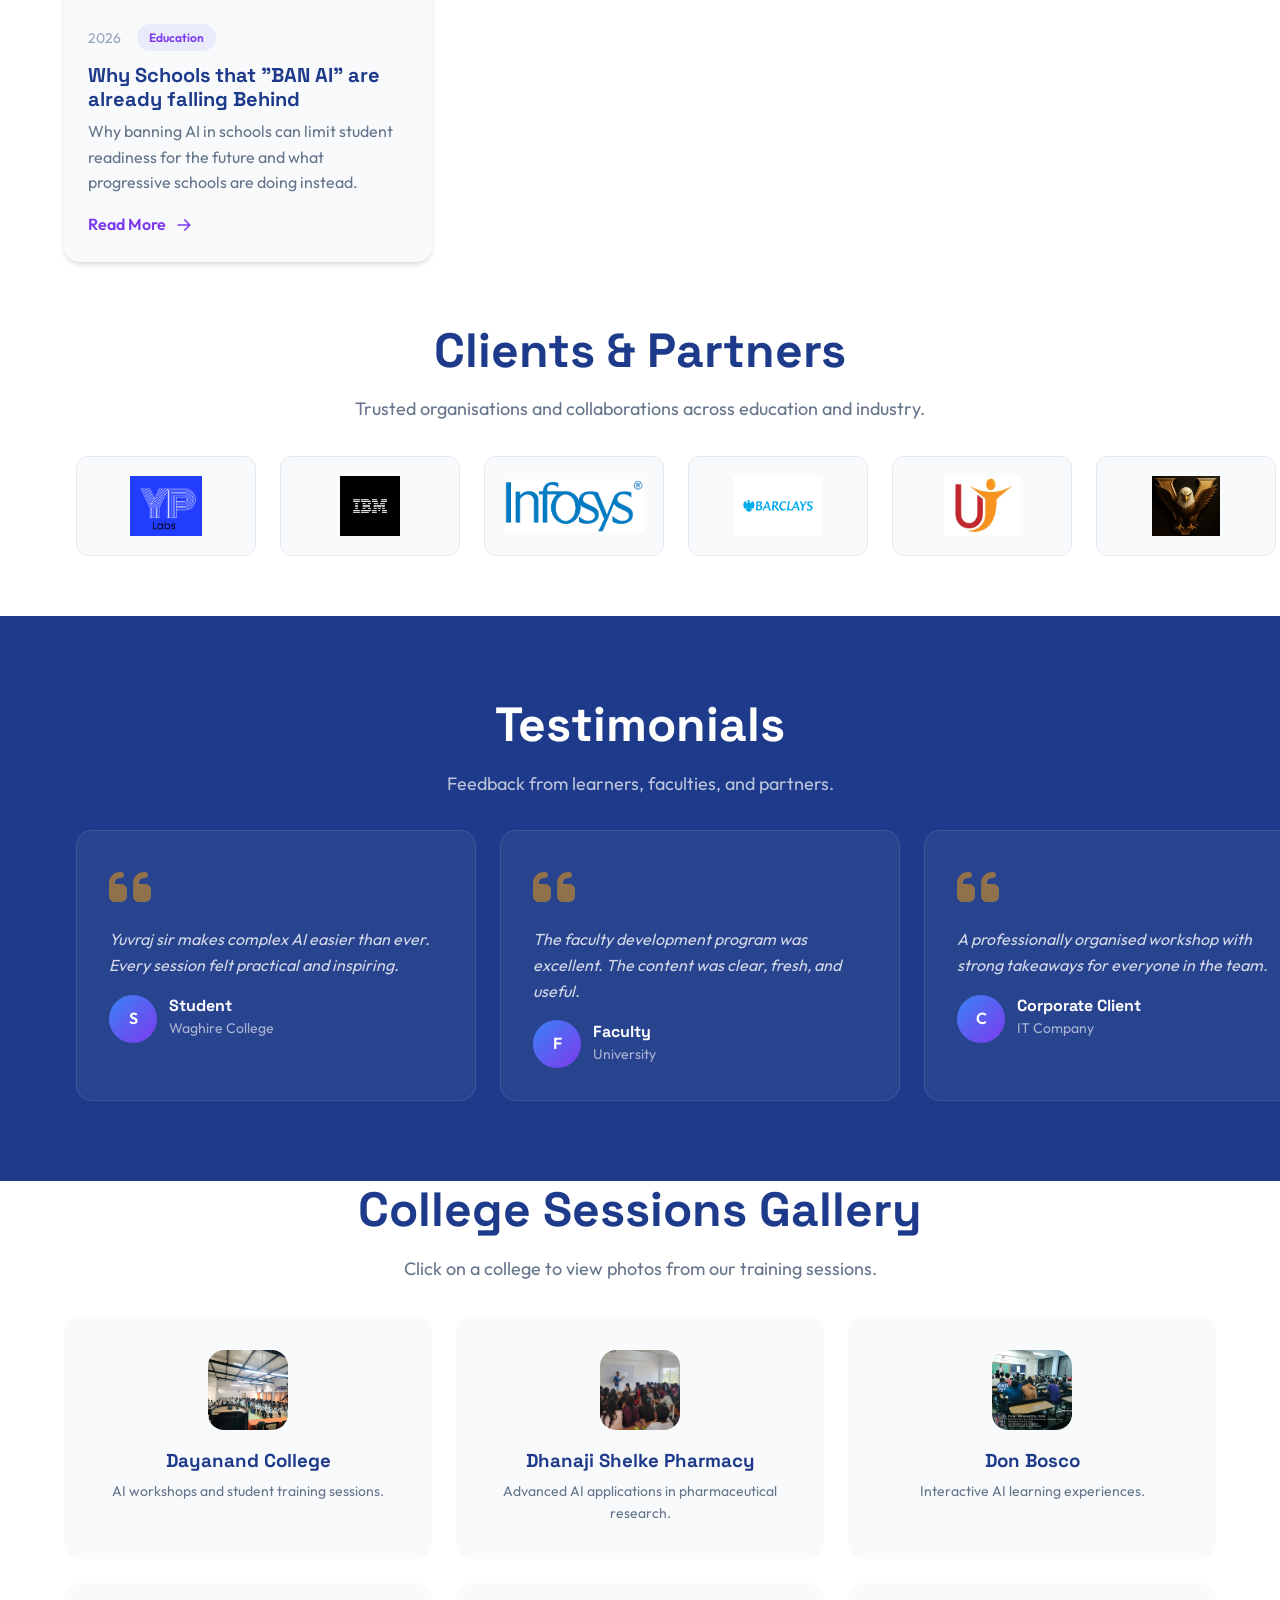
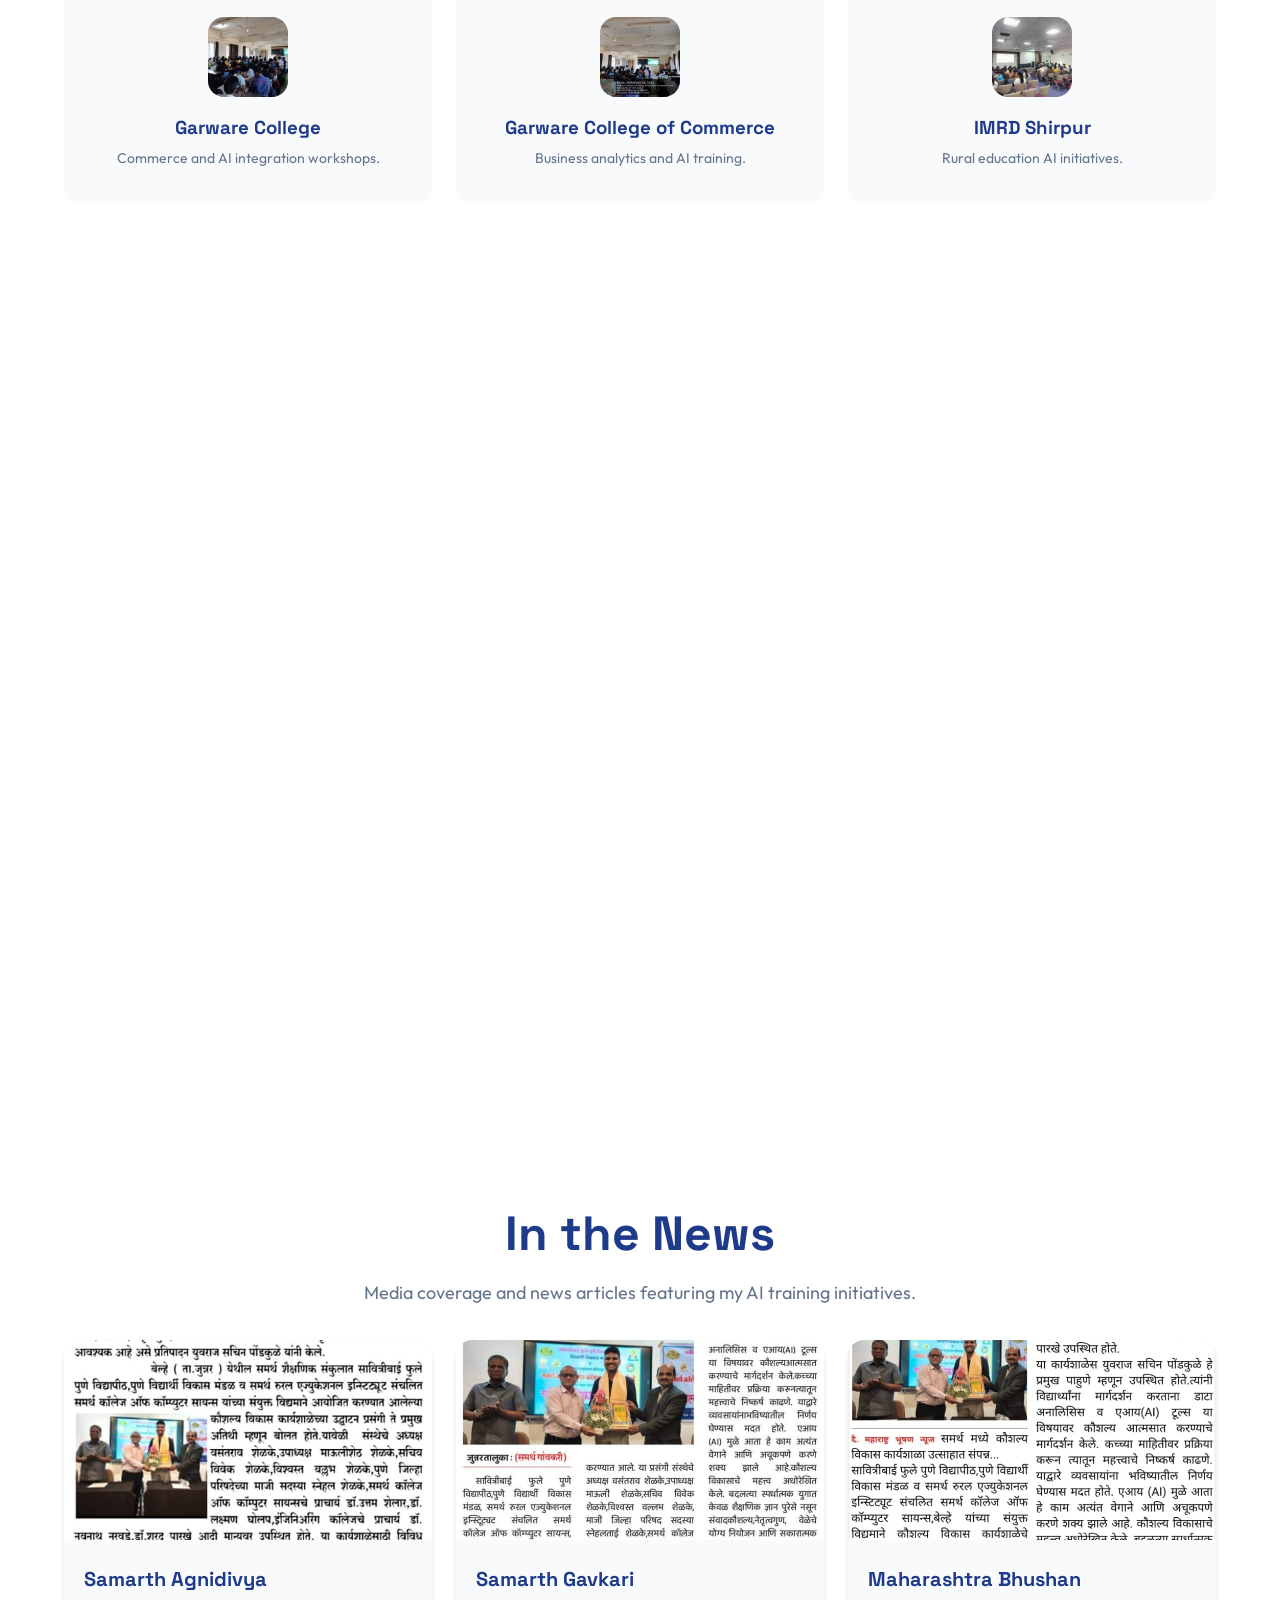
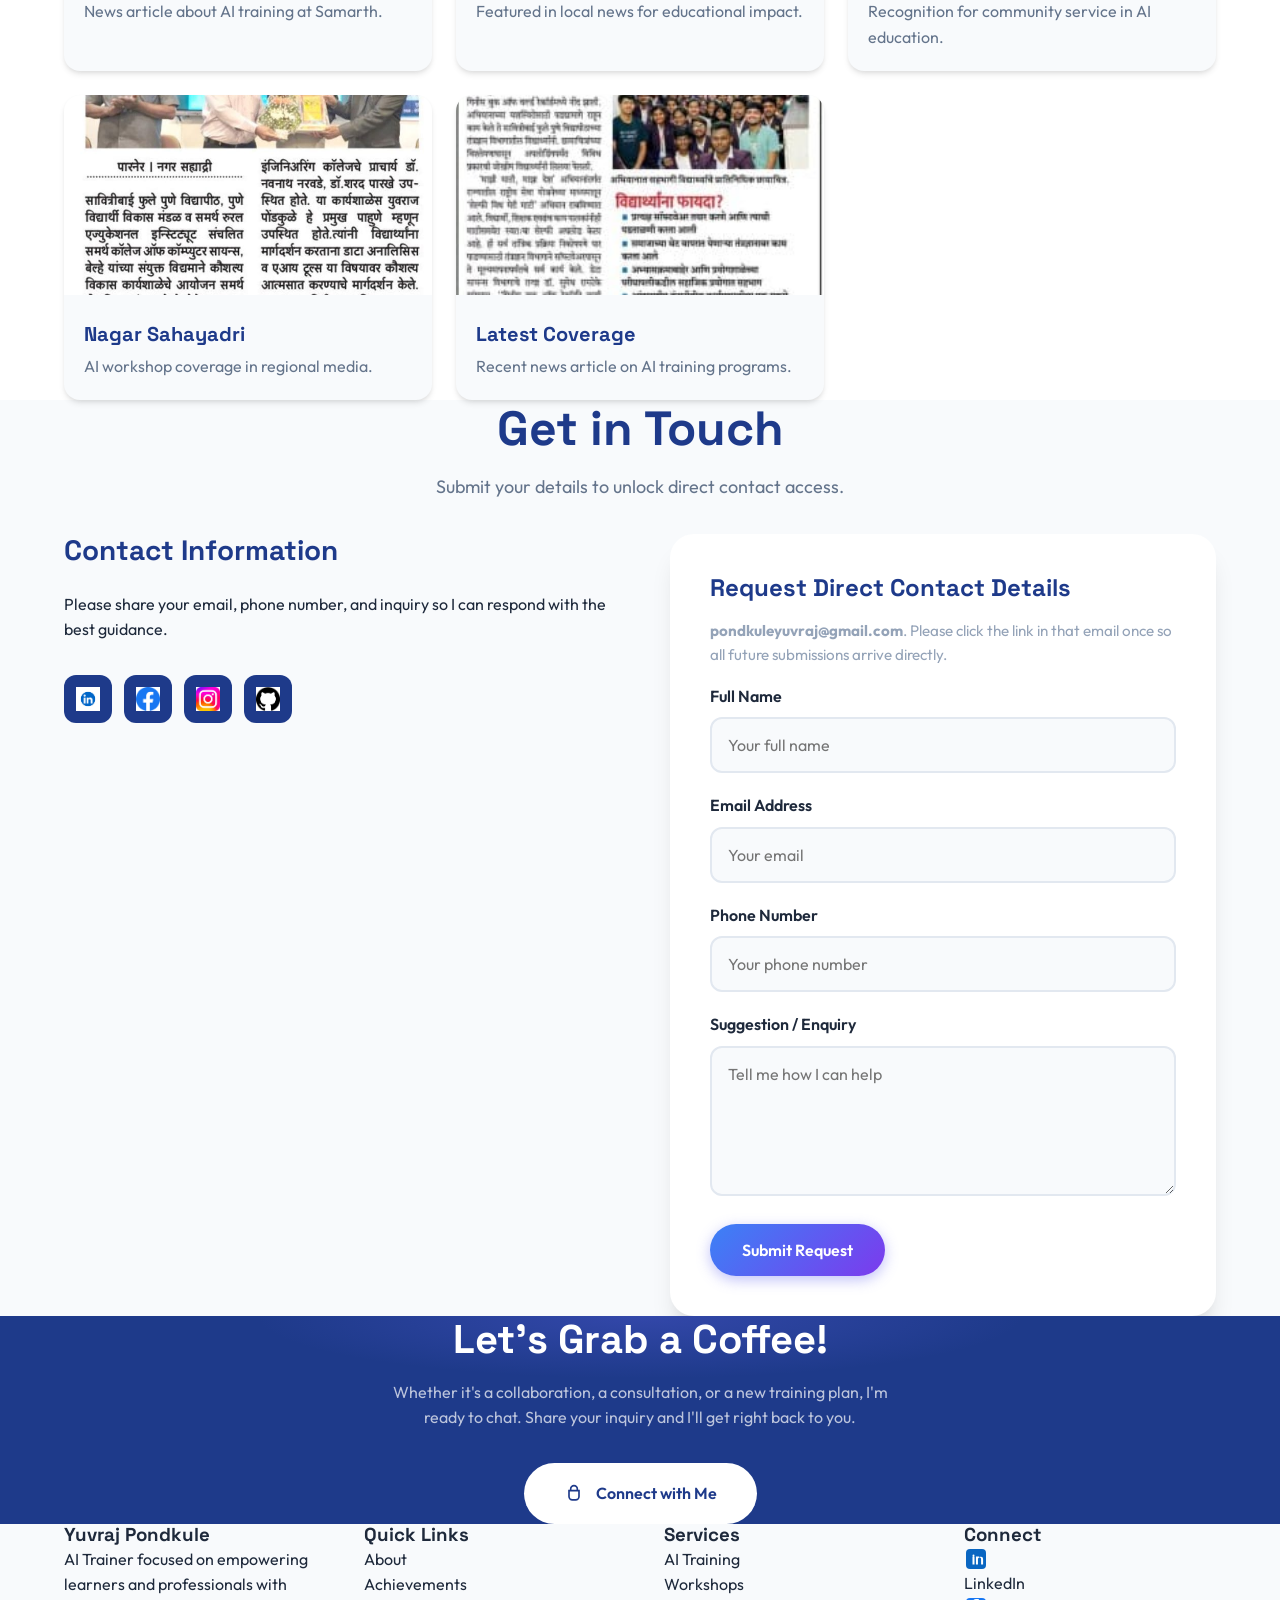
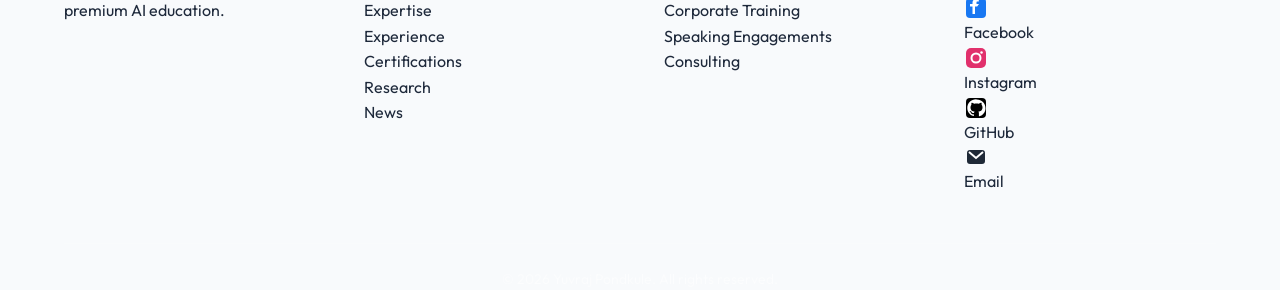
==== commit 4246260f: "minor changes Co-authored-by: Copilot <copilot@github.com>" ====
--- a/index.html
+++ b/index.html
@@ -137,7 +137,7 @@
                         <div class="hero-card-title">AI Trainer & Data Science Expert</div>
                         <div class="hero-social">
                             <a href="https://www.linkedin.com/in/yuvraj-pondkule-757314212" target="_blank" rel="noopener noreferrer" aria-label="Connect on LinkedIn">
-                                <img src="Logos/Social media logos/faculty logo.png" alt="LinkedIn" loading="lazy">
+                                <img src="Logos/Social media logos/linkedin logo.png" alt="LinkedIn" loading="lazy">
                             </a>
                             <a href="https://www.facebook.com/yuvraj.pondkuele" target="_blank" rel="noopener noreferrer" aria-label="Follow on Facebook">
                                 <img src="Logos/Social media logos/Facebook logo.png" alt="Facebook" loading="lazy">
@@ -1043,7 +1043,7 @@
                     </div>
                     <div class="contact-social">
                         <a href="https://www.linkedin.com/in/yuvraj-pondkule-757314212" target="_blank" aria-label="Connect on LinkedIn">
-                            <img src="Logos/Social media logos/faculty logo.png" alt="LinkedIn" loading="lazy">
+                            <img src="Logos/Social media logos/linkedin logo.png" alt="LinkedIn" loading="lazy">
                         </a>
                         <a href="https://www.facebook.com/yuvraj.pondkuele" target="_blank" aria-label="Follow on Facebook">
                             <img src="Logos/Social media logos/Facebook logo.png" alt="Facebook" loading="lazy">
@@ -1058,7 +1058,7 @@
                 </div>
                 <div class="contact-form">
                     <h3>Request Direct Contact Details</h3>
-                    <p class="contact-note">First-time enquiries send a one-time verification email to <strong>pondkuleyuvraj@gmail.com</strong>. Please click the link in that email once so all future submissions arrive directly.</p>
+                    <p class="contact-note"><strong>pondkuleyuvraj@gmail.com</strong>. Please click the link in that email once so all future submissions arrive directly.</p>
                     <form class="contact-inquiry-form" action="https://formsubmit.co/pondkuleyuvraj@gmail.com" method="POST" novalidate>
                         <input type="hidden" name="_subject" value="New enquiry from yuvrajpondkule.com">
                         <input type="hidden" name="_captcha" value="false">
--- a/style.css
+++ b/style.css
@@ -77,12 +77,12 @@
 }
 
 .section {
-    padding: 100px 0;
+    padding: 60px 0;
 }
 
 .section-header {
     text-align: center;
-    margin-bottom: 60px;
+    margin-bottom: 32px;
 }
 
 .section-header h2 {
@@ -247,15 +247,15 @@
 }
 
 .logo-icon {
-    width: 44px;
-    height: 44px;
+    width: 40px;
+    height: 40px;
     display: flex;
     align-items: center;
     justify-content: center;
     background: var(--gradient-primary);
     border-radius: var(--radius-md);
     color: white;
-    font-size: 1.25rem;
+    font-size: 1.1rem;
 }
 
 .nav {
@@ -288,13 +288,31 @@
     border: 1px solid var(--border);
     cursor: pointer;
     font-size: 1.25rem;
-    z-index: 500;
+    z-index: 1500;
     position: relative;
+}
+
+.header {
+    position: fixed;
+    top: 0;
+    left: 0;
+    right: 0;
+    z-index: 1000;
+    background: rgba(255, 255, 255, 0.95);
+    backdrop-filter: blur(20px);
+    border-bottom: 1px solid var(--border);
+    transition: var(--transition);
+    overflow: visible;
+}
+
+.header .container {
+    position: relative;
+    z-index: 1600;
 }
 
 /* Hero Section */
 .hero {
-    min-height: 100vh;
+    min-height: 85vh;
     display: flex;
     align-items: center;
     background: var(--primary);
@@ -400,7 +418,7 @@
     backdrop-filter: blur(20px);
     border: 1px solid rgba(255, 255, 255, 0.1);
     border-radius: var(--radius-xl);
-    padding: 40px;
+    padding: 28px;
     text-align: center;
     position: relative;
     overflow: hidden;
@@ -418,9 +436,9 @@
 }
 
 .hero-card-image {
-    width: 200px;
-    height: 200px;
-    margin: 0 auto 24px;
+    width: 140px;
+    height: 140px;
+    margin: 0 auto 18px;
     border-radius: 50%;
     background: linear-gradient(135deg, #6366f1 0%, #8b5cf6 100%);
     display: flex;
@@ -483,8 +501,8 @@
 }
 
 .hero-social a img {
-    width: 28px;
-    height: 28px;
+    width: 24px;
+    height: 24px;
     object-fit: contain;
 }
 
@@ -812,7 +830,7 @@
 
 .timeline-content {
     background: var(--surface);
-    padding: 24px;
+    padding: 18px;
     border-radius: var(--radius-lg);
     width: 90%;
     box-shadow: var(--shadow-md);
@@ -831,15 +849,19 @@
 }
 
 .company-logo {
-    width: 50px;
-    height: 50px;
-    margin-bottom: 12px;
+    width: 42px;
+    height: 42px;
+    margin-bottom: 10px;
     display: flex;
     align-items: center;
     justify-content: center;
     background: var(--surface-elevated);
     border-radius: var(--radius-md);
     overflow: hidden;
+}
+
+.company-logo img {
+    padding: 6px;
 }
 
 .company-logo img {
@@ -1455,8 +1477,8 @@
 }
 
 .contact-social a img {
-    width: 32px;
-    height: 32px;
+    width: 24px;
+    height: 24px;
     object-fit: contain;
 }
 
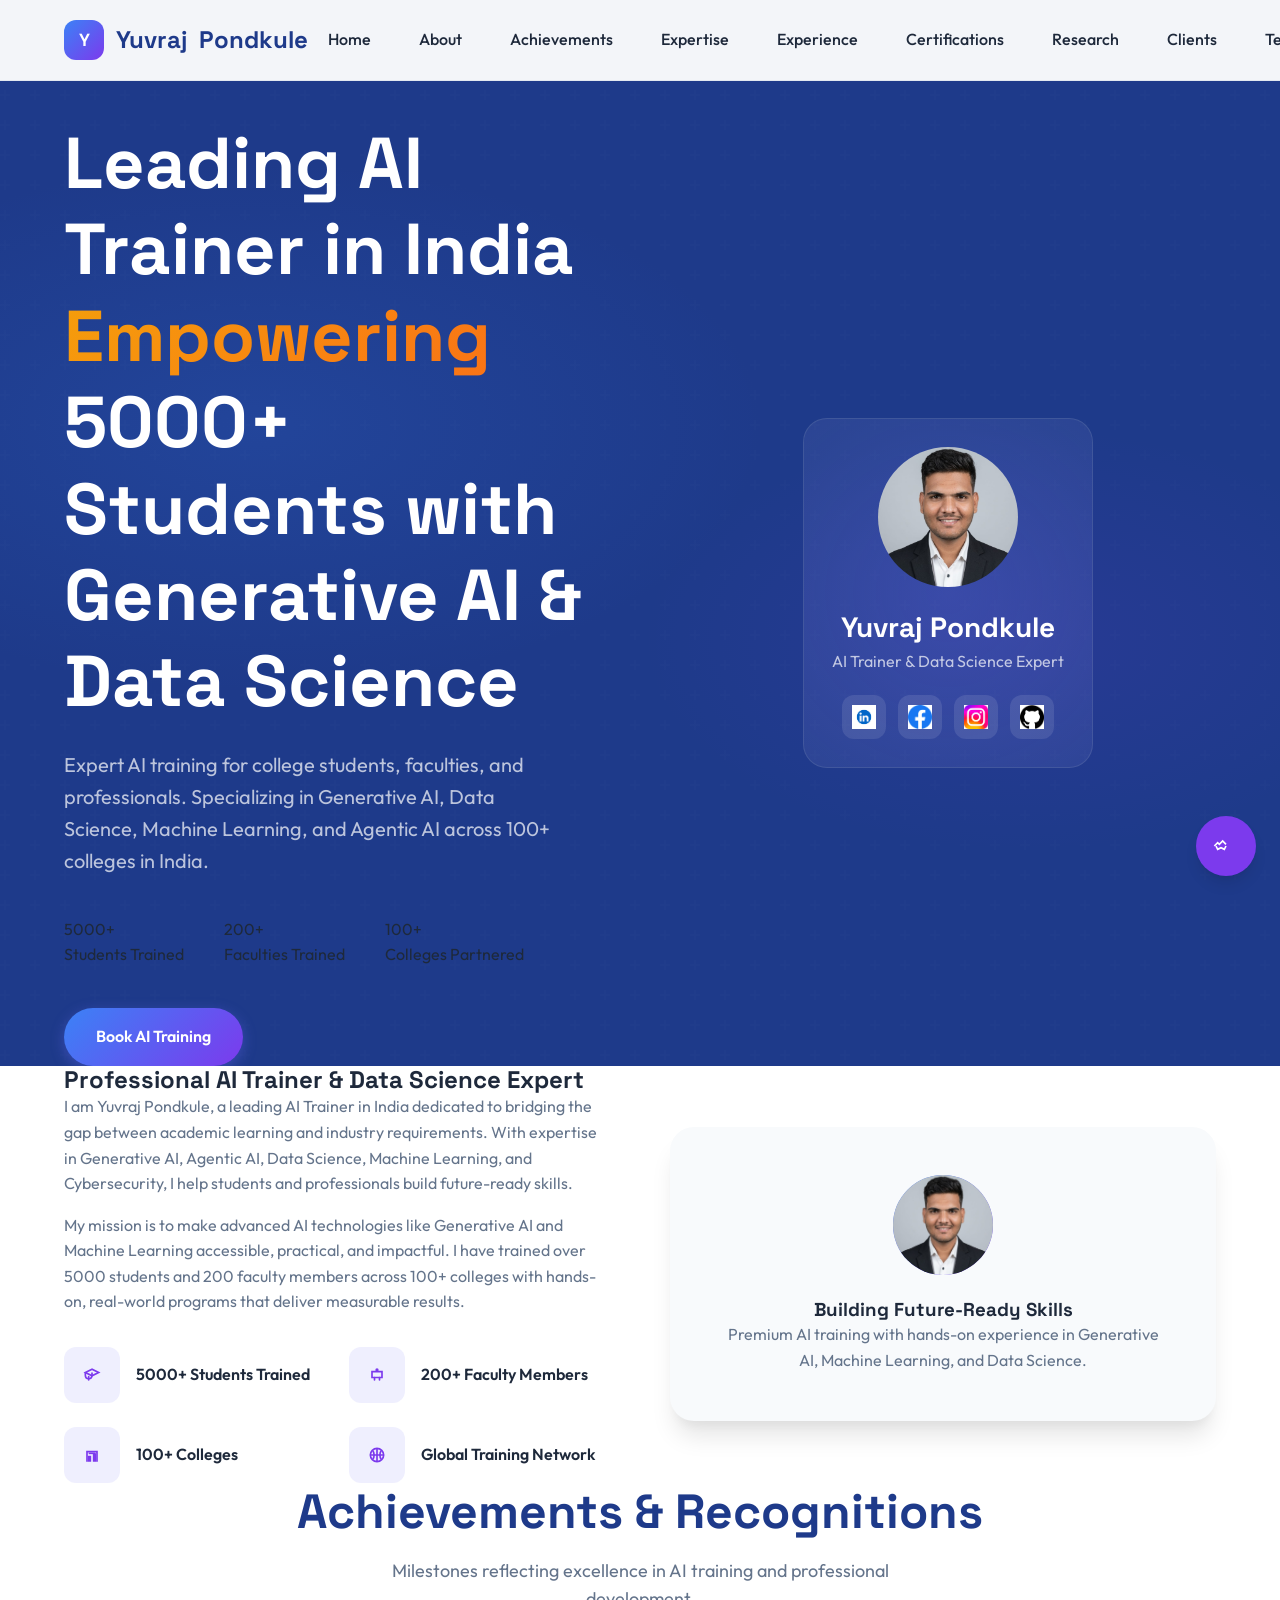
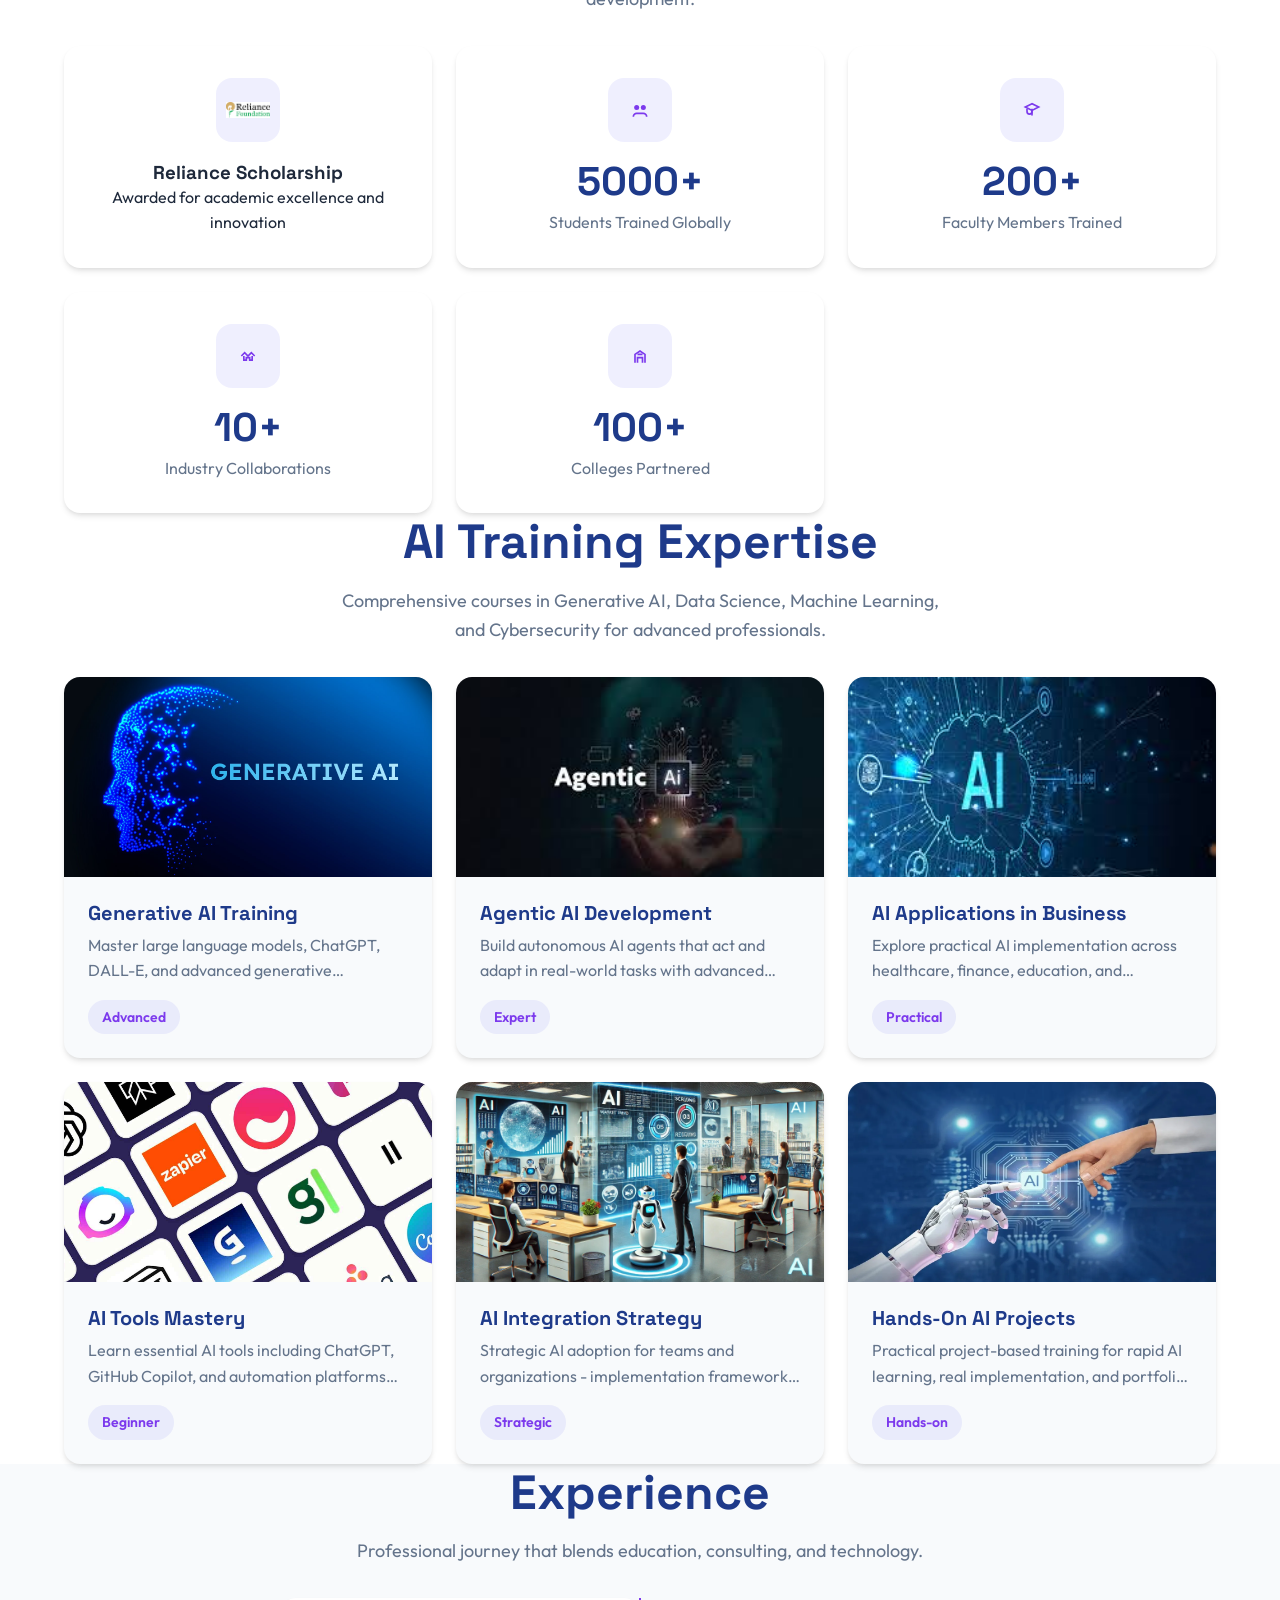
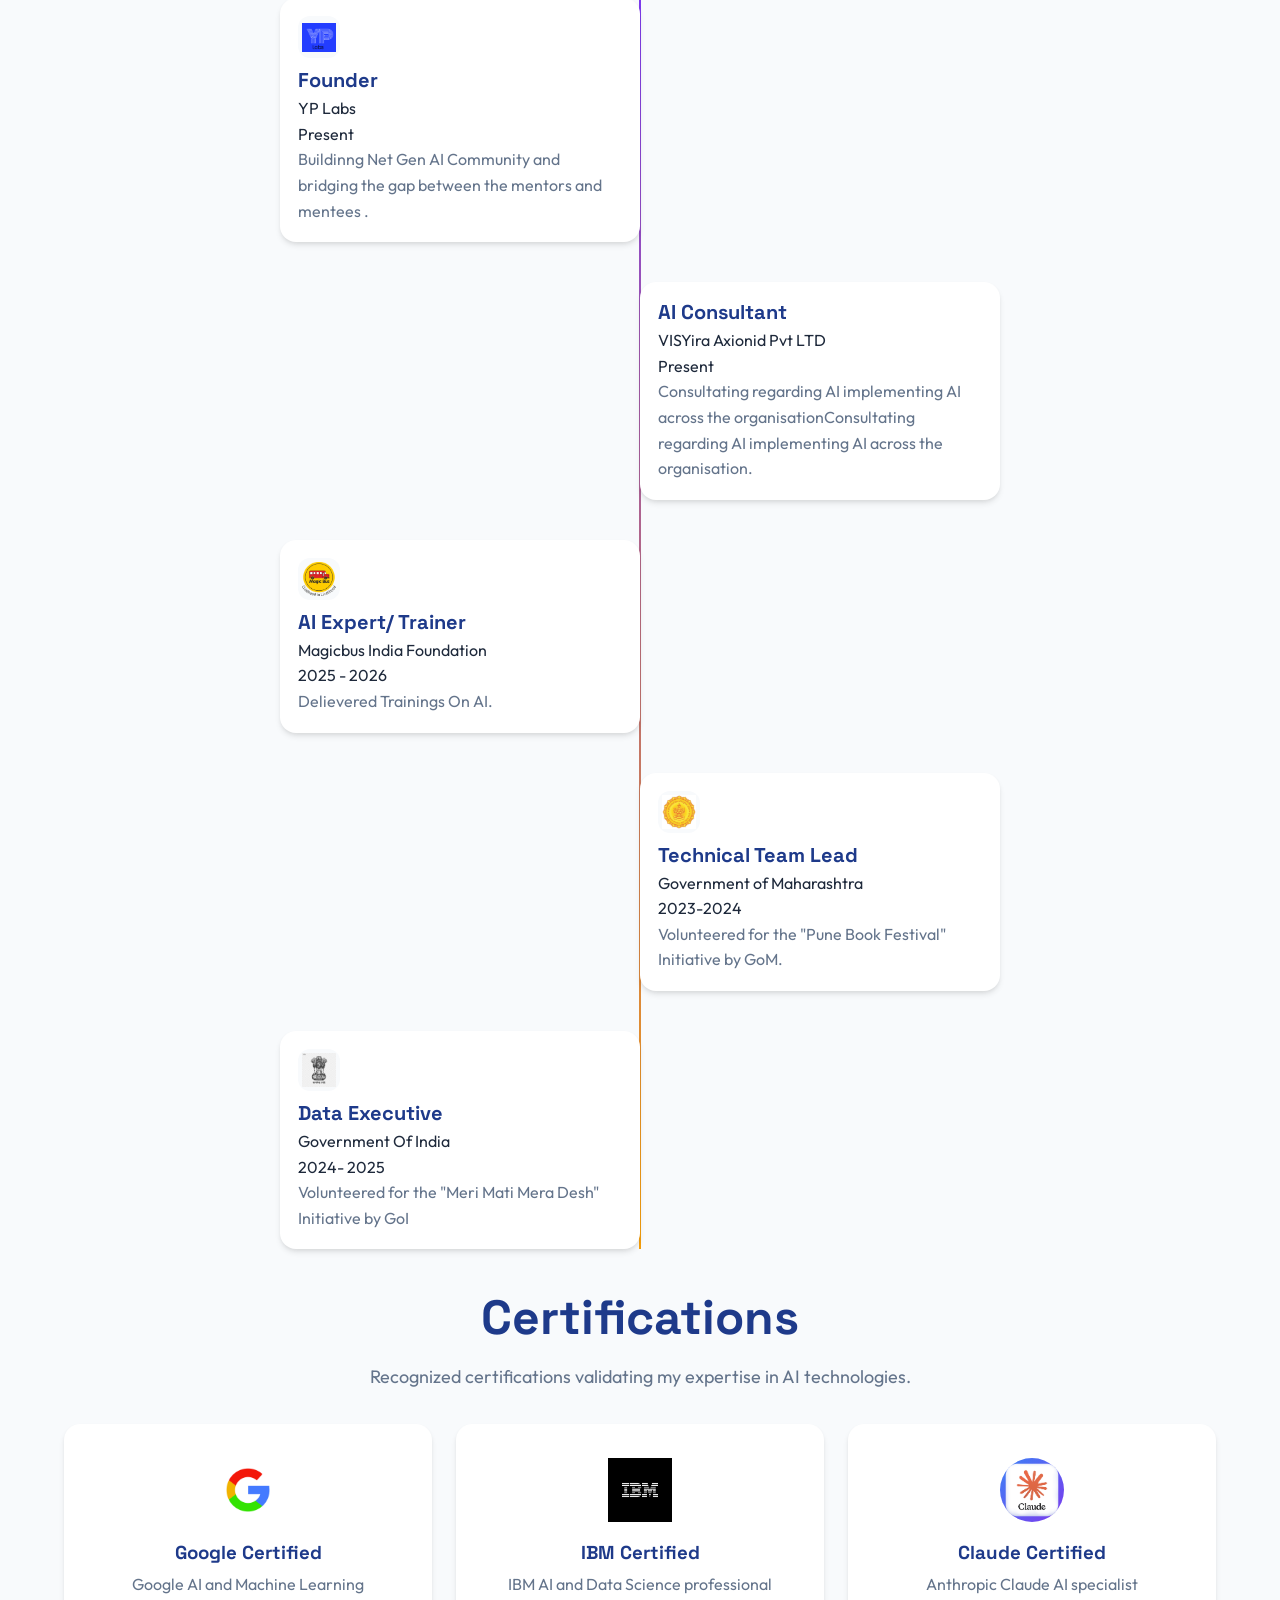
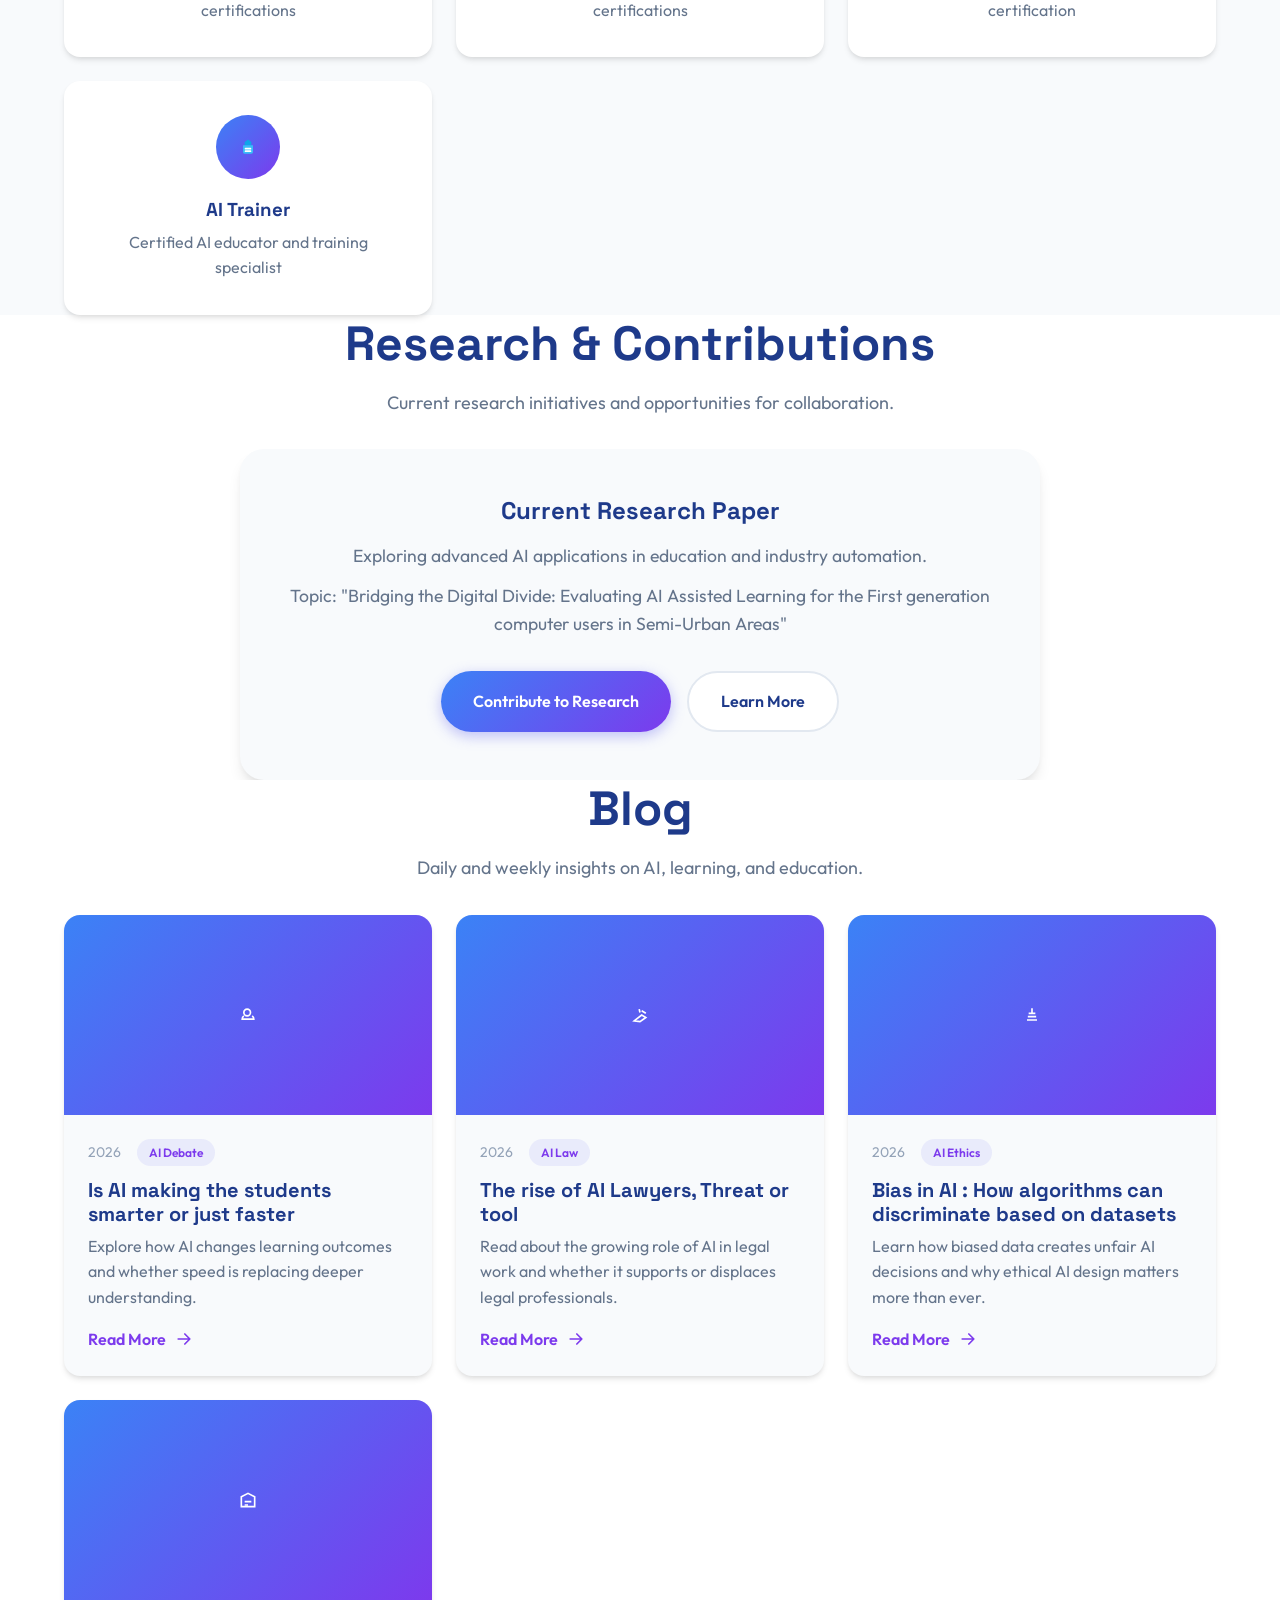
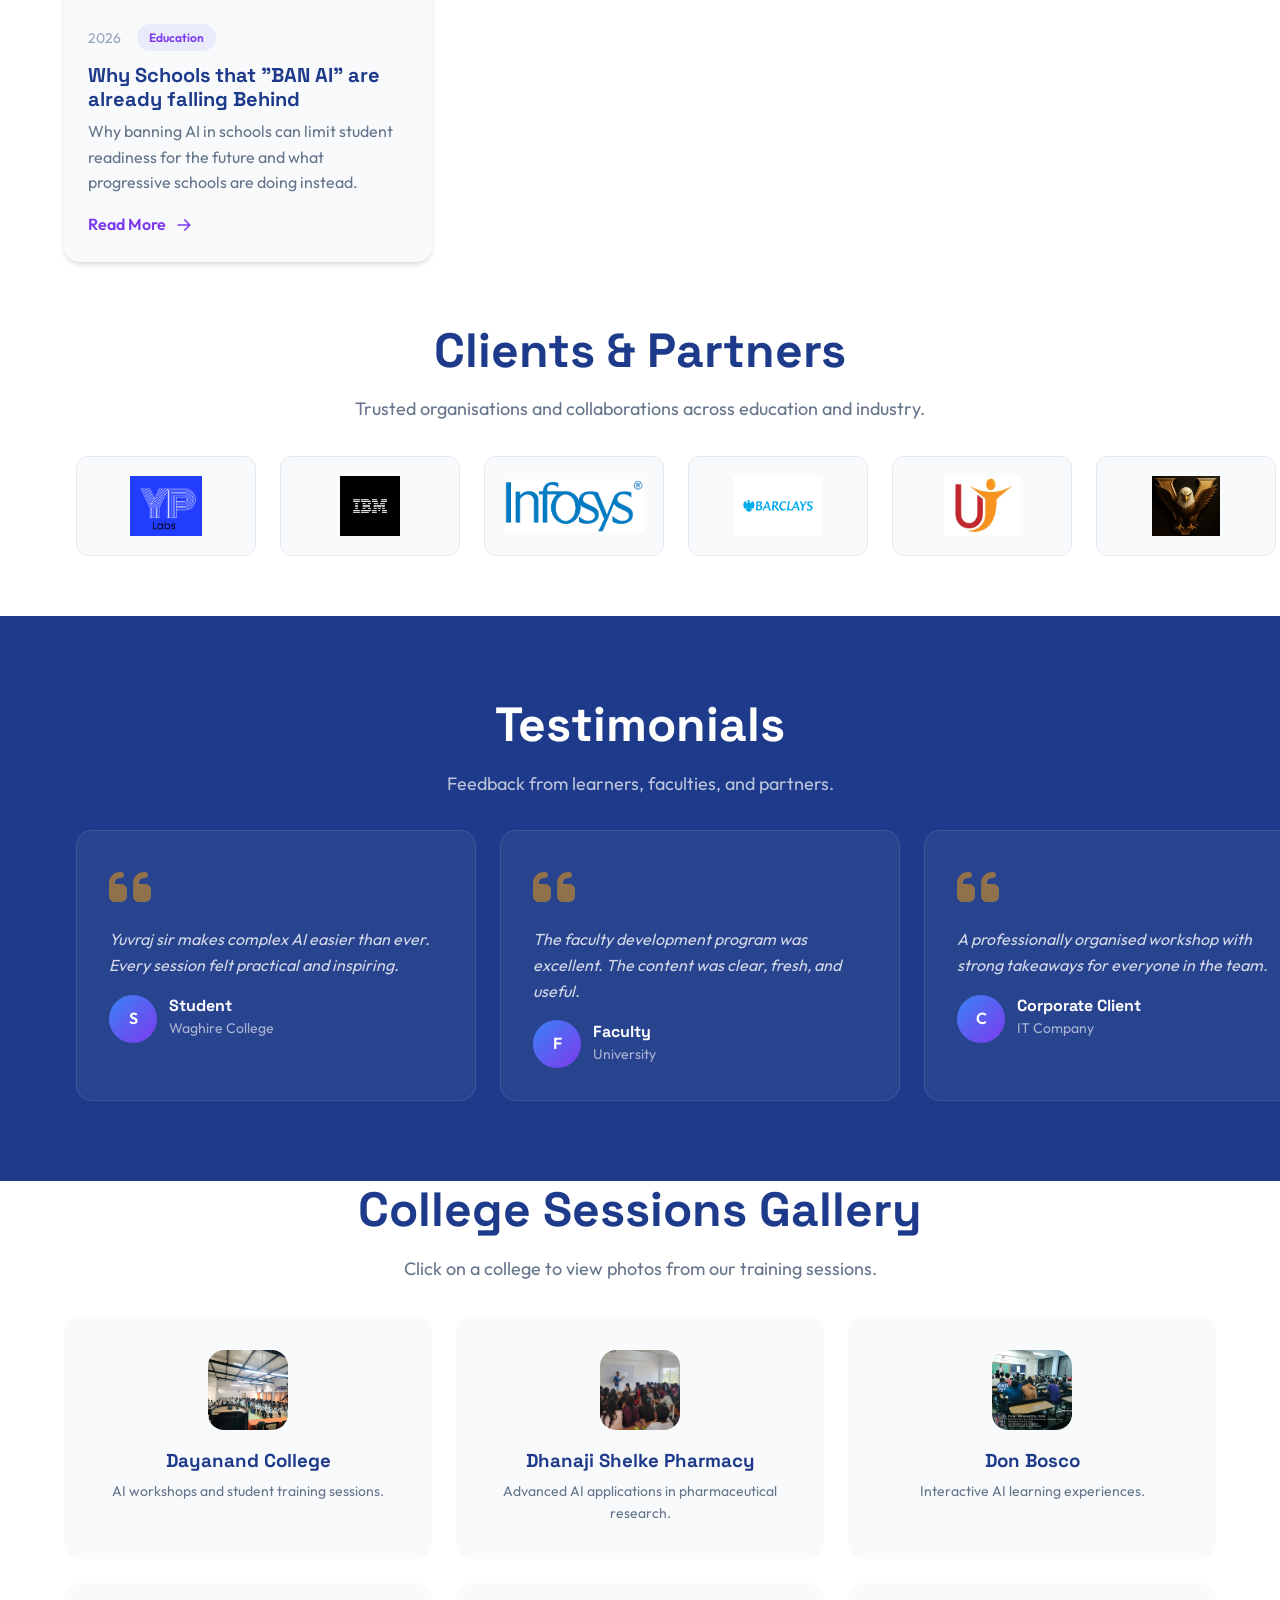
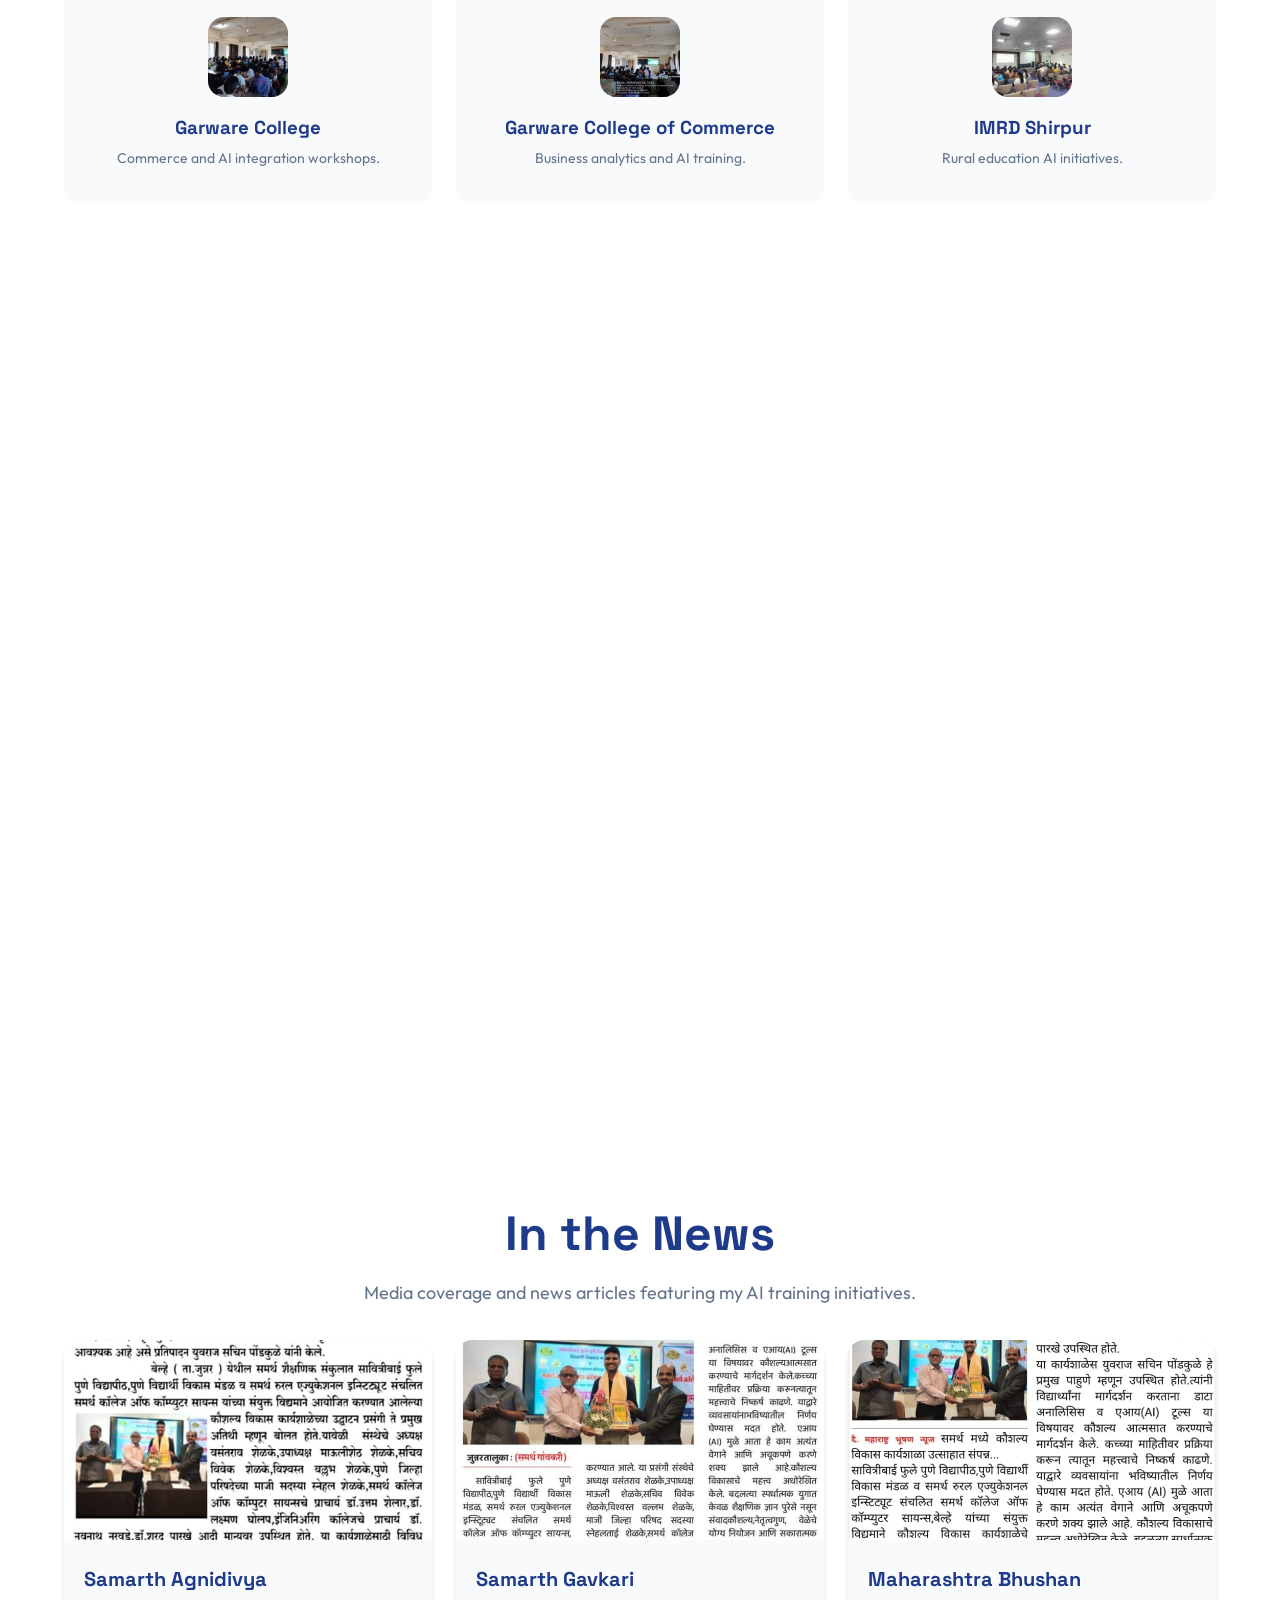
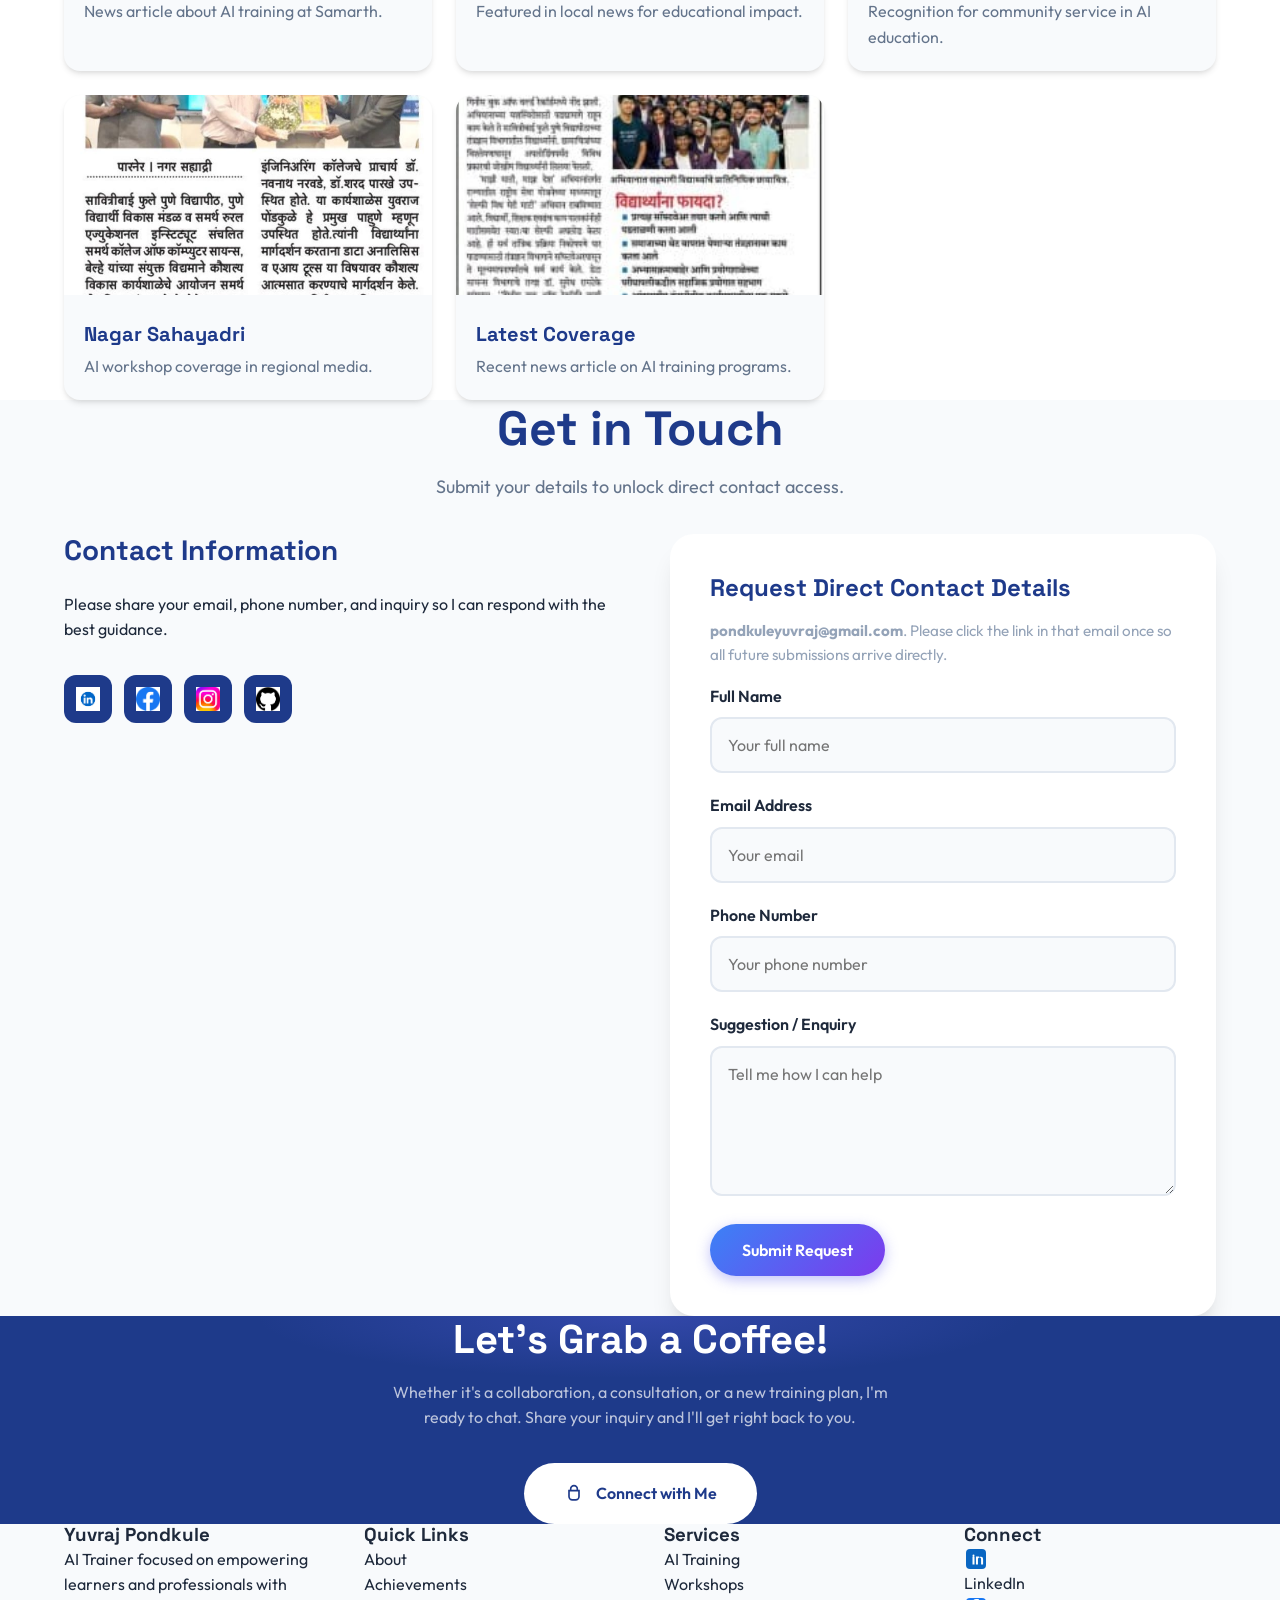
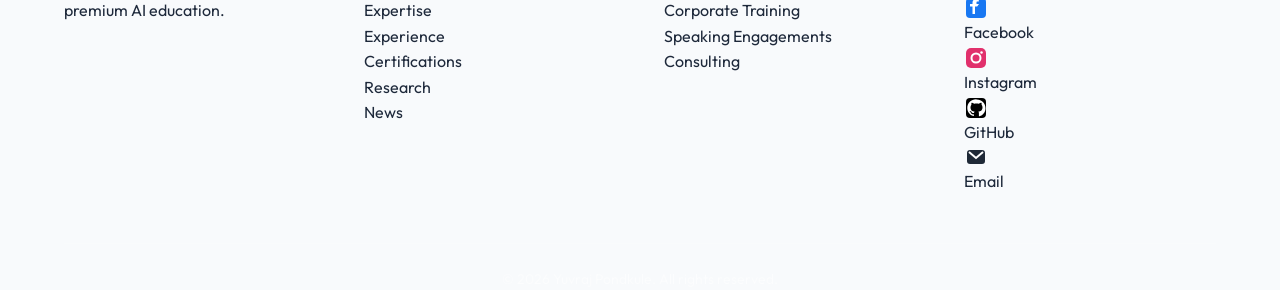
==== commit 2536336b: "menu icon Co-authored-by: Copilot <copilot@github.com>" ====
--- a/index.html
+++ b/index.html
@@ -92,7 +92,7 @@
                     <a class="nav-link" href="#news">News</a>
                     <a class="nav-link" href="#contact">Contact</a>
                 </div>
-                <button class="mobile-toggle" aria-label="Toggle navigation"><i class="fas fa-bars"></i></button>
+                <button class="mobile-toggle" aria-label="Toggle navigation"><span class="mobile-icon" aria-hidden="true"><span></span></span></button>
             </div>
         </div>
     </header>
--- a/style.css
+++ b/style.css
@@ -292,6 +292,51 @@
     position: relative;
 }
 
+.mobile-icon {
+    display: inline-block;
+    width: 22px;
+    height: 18px;
+    position: relative;
+}
+
+.mobile-icon span,
+.mobile-icon::before,
+.mobile-icon::after {
+    content: '';
+    position: absolute;
+    left: 0;
+    width: 100%;
+    height: 2px;
+    background: var(--text);
+    border-radius: 999px;
+    transition: transform 0.2s ease, opacity 0.2s ease;
+}
+
+.mobile-icon::before {
+    top: 0;
+}
+
+.mobile-icon span {
+    top: 50%;
+    transform: translateY(-50%);
+}
+
+.mobile-icon::after {
+    bottom: 0;
+}
+
+.mobile-toggle.open .mobile-icon::before {
+    transform: translateY(8px) rotate(45deg);
+}
+
+.mobile-toggle.open .mobile-icon::after {
+    transform: translateY(-8px) rotate(-45deg);
+}
+
+.mobile-toggle.open .mobile-icon span {
+    opacity: 0;
+}
+
 .header {
     position: fixed;
     top: 0;
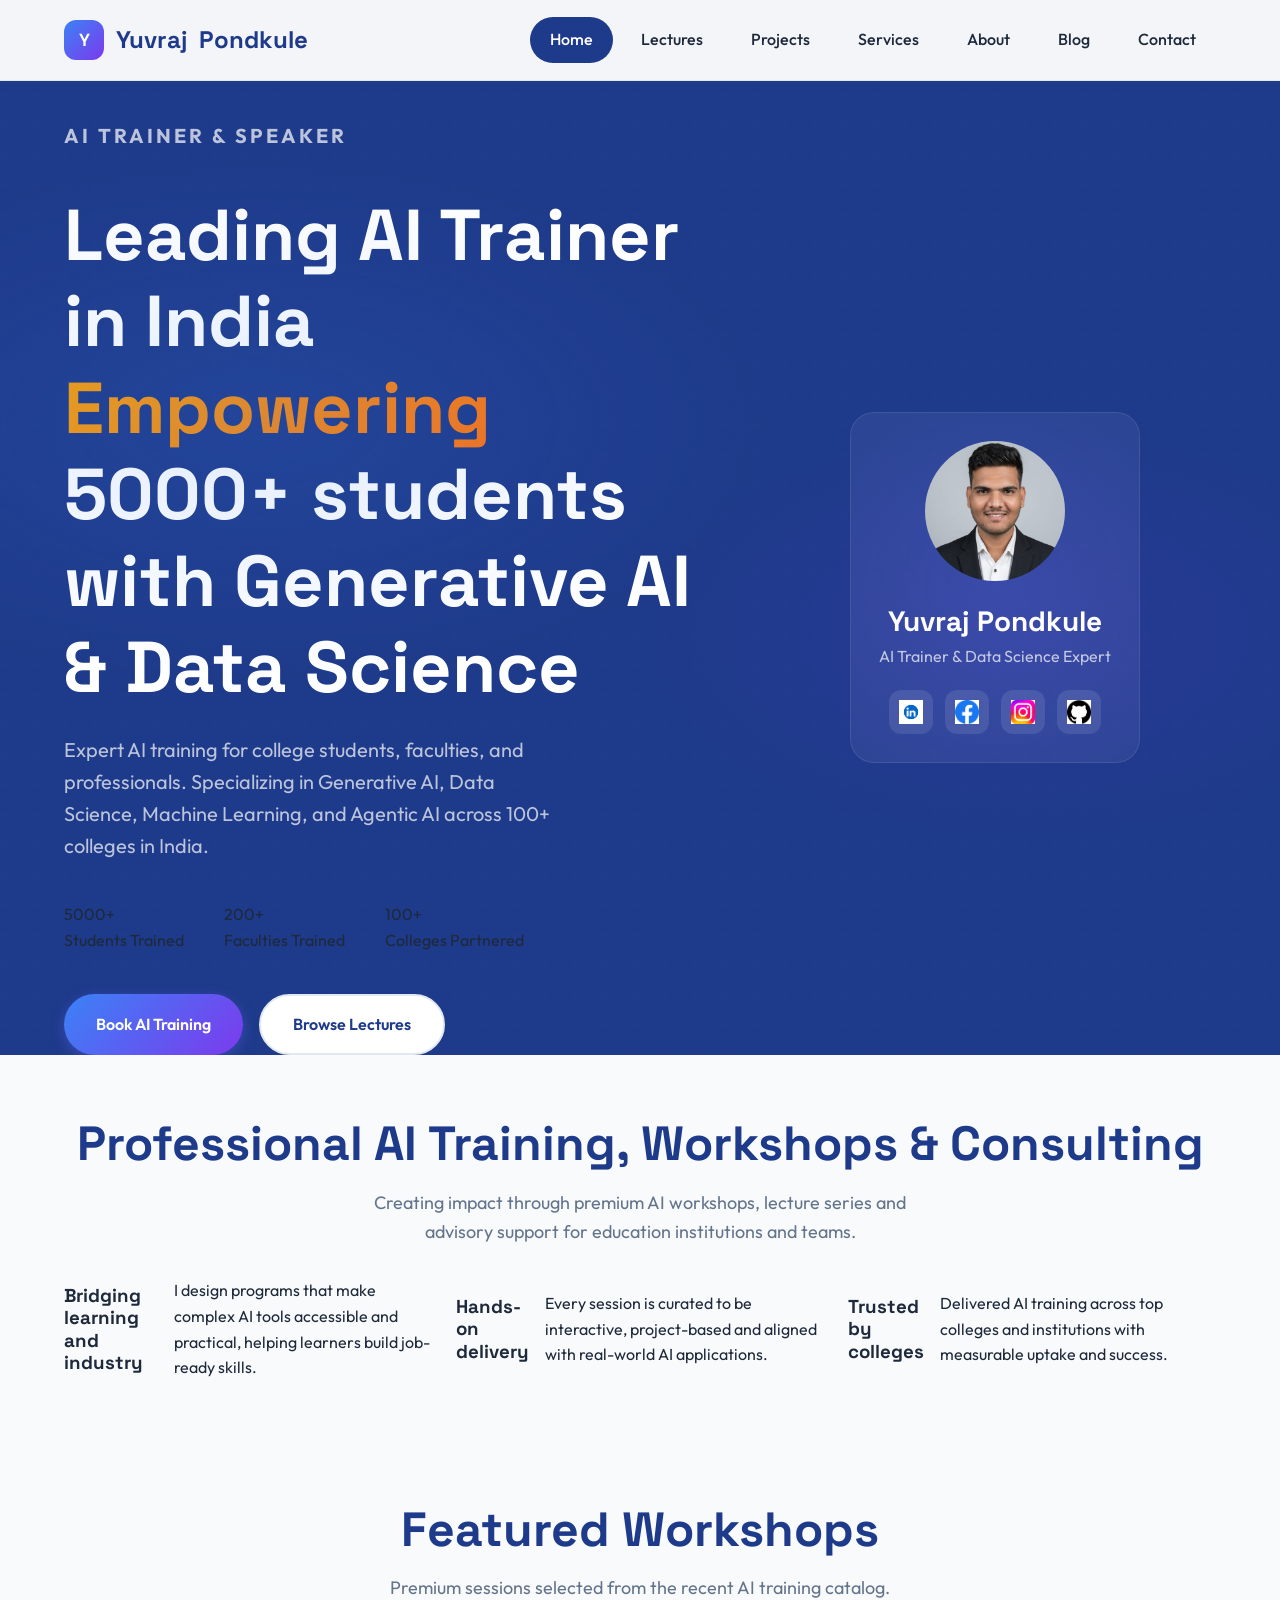
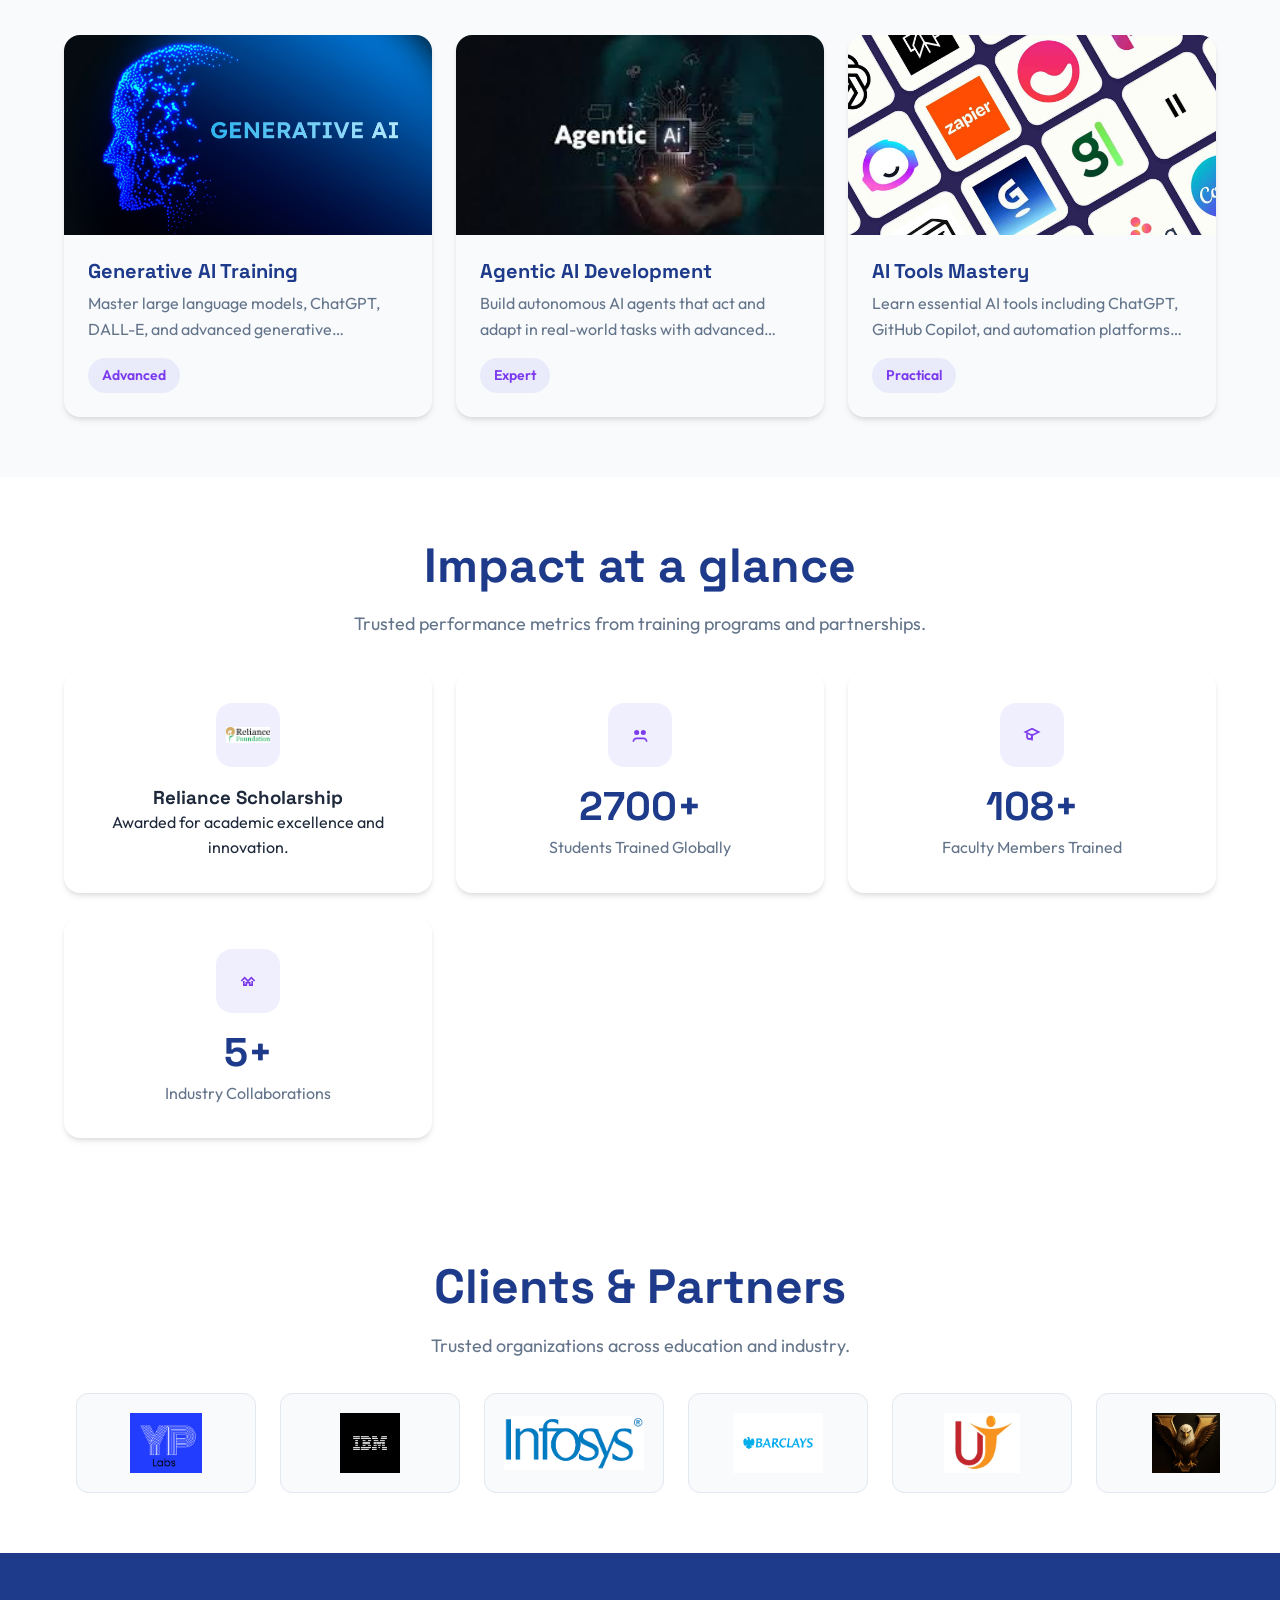
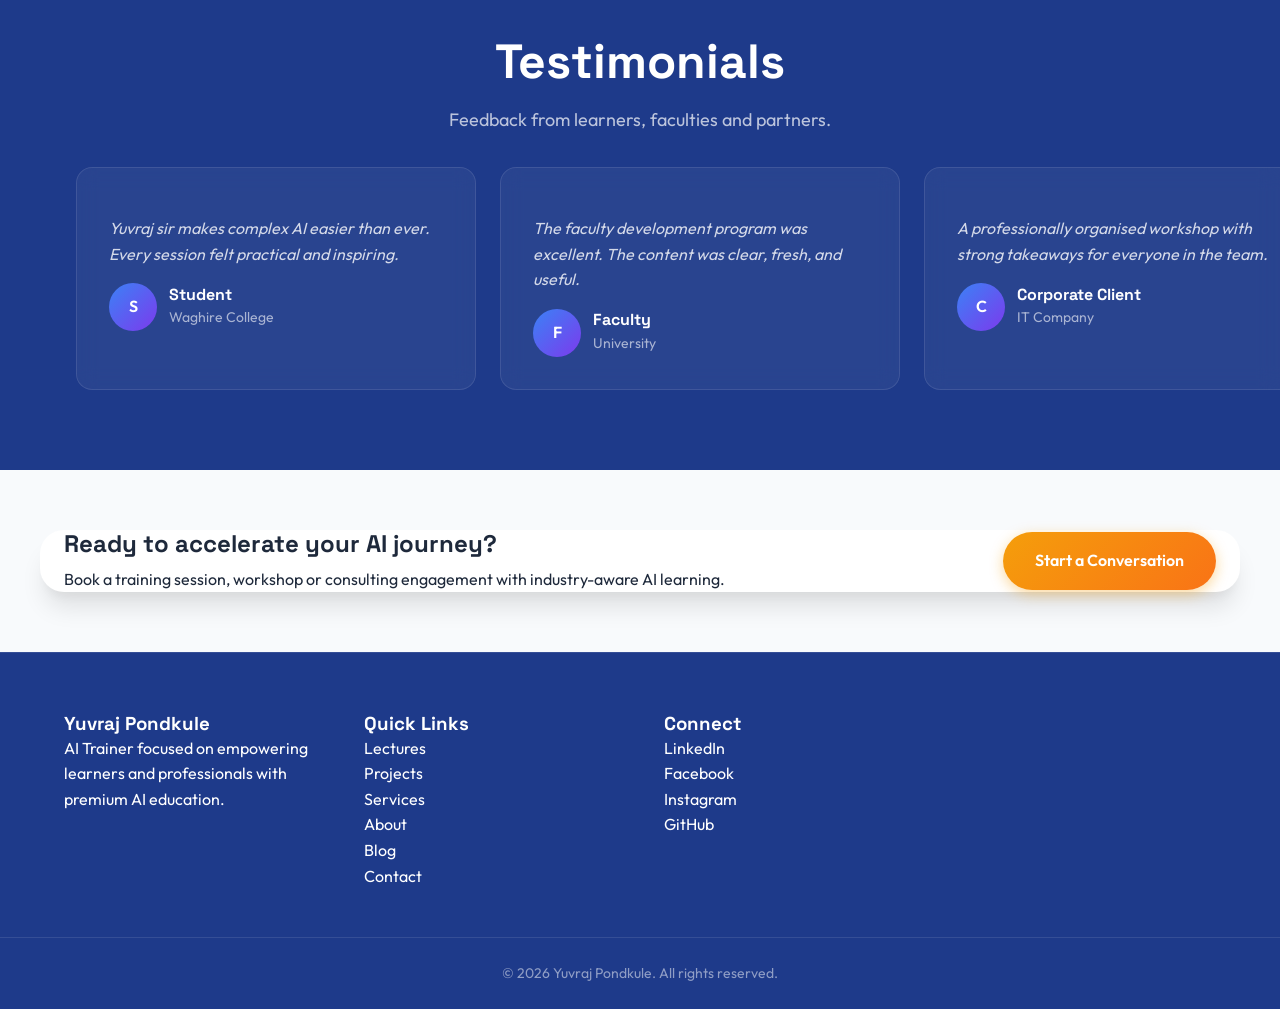
==== commit 54190fca: "new updated multi page website" ====
--- a/index.html
+++ b/index.html
@@ -7,108 +7,34 @@
     <meta name="description" content="Leading AI Trainer in India. Yuvraj Pondkule offers comprehensive AI training, Data Science courses, and Machine Learning workshops for 5000+ students across 100+ colleges. Expert in Generative AI and Agentic AI.">
     <meta name="keywords" content="AI Trainer India, Data Science Trainer, Machine Learning Courses, Generative AI Training, Agentic AI Workshop, AI Education, Online AI Training, AI Consultant, Cybersecurity AI">
     <meta name="author" content="Yuvraj Pondkule">
-    <meta name="robots" content="index, follow, max-snippet:-1, max-image-preview:large, max-video-preview:-1">
-    <link rel="canonical" href="https://yuvrajpondkule.com">
-    <link rel="alternate" hreflang="en" href="https://yuvrajpondkule.com">
-    <meta property="og:title" content="AI Trainer India | Yuvraj Pondkule - AI & Data Science Training">
-    <meta property="og:description" content="Expert AI Trainer with 5000+ students trained. Offers Generative AI, Data Science, and Machine Learning training across 100+ colleges in India.">
-    <meta property="og:image" content="https://yuvrajpondkule.com/profile photo.jpeg">
-    <meta property="og:url" content="https://yuvrajpondkule.com">
-    <meta property="og:type" content="website">
-    <meta name="twitter:card" content="summary_large_image">
-    <meta name="twitter:title" content="AI Trainer India | Yuvraj Pondkule">
-    <meta name="twitter:description" content="Leading AI Trainer teaching 5000+ students. Expertise in Generative AI, Data Science, and Machine Learning.">
-    <meta name="apple-mobile-web-app-capable" content="yes">
-    <meta name="apple-mobile-web-app-status-bar-style" content="black">
     <link rel="icon" href="Logos/Website logo.png">
-    <link rel="preconnect" href="https://cdnjs.cloudflare.com">
-    <link rel="dns-prefetch" href="https://cdnjs.cloudflare.com">
-    <link rel="preconnect" href="https://fonts.googleapis.com">
-    <link rel="preconnect" href="https://fonts.gstatic.com" crossorigin>
-    <link rel="stylesheet" href="https://cdnjs.cloudflare.com/ajax/libs/font-awesome/6.4.0/css/all.min.css" integrity="sha512-DqY+qvnxAcLcBxwUwV8rcgBg2xr8NqZQQXLXqiGd0hMqNdZzEpDJTl7m0tgXjFrKvP0AYZBmWCW1f1lJqJ5Yw==" crossorigin="anonymous">
     <link rel="stylesheet" href="style.css">
-    <link rel="manifest" href="manifest.json">
-    <script type="application/ld+json">
-    {
-        "@context": "https://schema.org",
-        "@type": "Person",
-        "name": "Yuvraj Pondkule",
-        "url": "https://yuvrajpondkule.com",
-        "image": "https://yuvrajpondkule.com/profile photo.jpeg",
-        "sameAs": [
-            "https://www.linkedin.com/in/yuvraj-pondkule-757314212",
-            "https://www.facebook.com/yuvraj.pondkuele",
-            "https://www.instagram.com/yuvraj_pondkule",
-            "https://github.com/yuvrajinsights"
-        ],
-        "jobTitle": "AI Trainer & Educator",
-        "description": "Leading AI Trainer specializing in Generative AI, Data Science, and Machine Learning education",
-        "knowsAbout": ["Artificial Intelligence", "Data Science", "Machine Learning", "Generative AI", "Agentic AI", "Python Programming", "Deep Learning"],
-        "alumniOf": {
-            "@type": "EducationalOrganization",
-            "name": "Savitribai Phule Pune University"
-        }
-    }
-    </script>
-    <script type="application/ld+json">
-    {
-        "@context": "https://schema.org",
-        "@type": "Organization",
-        "name": "Yuvraj Pondkule",
-        "url": "https://yuvrajpondkule.com",
-        "logo": "https://yuvrajpondkule.com/profile photo.jpeg",
-        "description": "Professional AI Training Organization",
-        "sameAs": [
-            "https://www.linkedin.com/in/yuvraj-pondkule-757314212",
-            "https://www.facebook.com/yuvraj.pondkuele",
-            "https://www.instagram.com/yuvraj_pondkule"
-        ],
-        "contact": {
-            "@type": "ContactPoint",
-            "telephone": "+91-XXXXX-XXXXX",
-            "contactType": "Customer Service",
-            "email": "pondkuleyuvraj@gmail.com"
-        }
-    }
-    </script>
     <script defer src="script.js"></script>
 </head>
-<body>
+<body class="page page-home">
+    <div class="page-transition" aria-hidden="true"></div>
     <header class="header">
-        <div class="container">
-            <div class="header-content">
-                <div class="logo"><span class="logo-icon">Y</span> Yuvraj<span>Pondkule</span></div>
-                <div class="nav">
-                    <a class="nav-link" href="#home">Home</a>
-                    <a class="nav-link" href="#about">About</a>
-                    <a class="nav-link" href="#achievements">Achievements</a>
-                    <a class="nav-link" href="#sessions">Expertise</a>
-                    <a class="nav-link" href="#experience">Experience</a>
-                    <a class="nav-link" href="#certifications">Certifications</a>
-                    <a class="nav-link" href="#research">Research</a>
-                    <a class="nav-link" href="#clients">Clients</a>
-                    <a class="nav-link" href="#testimonials">Testimonials</a>
-                    <a class="nav-link" href="#gallery">Gallery</a>
-                    <a class="nav-link" href="#news">News</a>
-                    <a class="nav-link" href="#contact">Contact</a>
-                </div>
-                <button class="mobile-toggle" aria-label="Toggle navigation"><span class="mobile-icon" aria-hidden="true"><span></span></span></button>
-            </div>
+        <div class="container header-content">
+            <div class="logo"><span class="logo-icon">Y</span> Yuvraj<span>Pondkule</span></div>
+            <nav class="nav" aria-label="Primary navigation">
+                <a class="nav-link" href="index.html">Home</a>
+                <a class="nav-link" href="lectures.html">Lectures</a>
+                <a class="nav-link" href="projects.html">Projects</a>
+                <a class="nav-link" href="services.html">Services</a>
+                <a class="nav-link" href="about.html">About</a>
+                <a class="nav-link" href="blog.html">Blog</a>
+                <a class="nav-link" href="contact.html">Contact</a>
+            </nav>
+            <button class="mobile-toggle" aria-label="Toggle navigation"><span class="mobile-icon" aria-hidden="true"><span></span></span></button>
         </div>
     </header>
-    <a href="#contact" class="contact-float" aria-label="Let's collaborate">
-        <svg class="icon-svg" viewBox="0 0 24 24" aria-hidden="true" xmlns="http://www.w3.org/2000/svg">
-            <path d="M4 12l4-4 2 2 4-4 4 4" fill="none" stroke="currentColor" stroke-width="2"/>
-            <path d="M6 12l2 4 4-2 4 2 2-4" fill="none" stroke="currentColor" stroke-width="2"/>
-        </svg>
-        <span>Let's collaborate</span>
-    </a>
-
-    <section class="hero" id="home">
-        <div class="container">
-            <div class="hero-content">
+
+    <main>
+        <section class="hero" id="home">
+            <div class="container hero-grid">
                 <div class="hero-text">
-                    <h1>Leading AI Trainer in India<br><span>Empowering</span> 5000+ Students with Generative AI & Data Science</h1>
+                    <p class="eyebrow">AI Trainer & Speaker</p>
+                    <h1>Leading AI Trainer in India<br><span>Empowering</span> 5000+ students with Generative AI & Data Science</h1>
                     <p>Expert AI training for college students, faculties, and professionals. Specializing in Generative AI, Data Science, Machine Learning, and Agentic AI across 100+ colleges in India.</p>
                     <div class="hero-stats">
                         <div class="stat">
@@ -125,7 +51,8 @@
                         </div>
                     </div>
                     <div class="hero-buttons">
-                        <a href="#contact" class="btn btn-primary">Book AI Training</a>
+                        <a href="contact.html" class="btn btn-primary">Book AI Training</a>
+                        <a href="lectures.html" class="btn btn-secondary">Browse Lectures</a>
                     </div>
                 </div>
                 <div class="hero-visual">
@@ -136,1017 +63,152 @@
                         <div class="hero-card-name">Yuvraj Pondkule</div>
                         <div class="hero-card-title">AI Trainer & Data Science Expert</div>
                         <div class="hero-social">
-                            <a href="https://www.linkedin.com/in/yuvraj-pondkule-757314212" target="_blank" rel="noopener noreferrer" aria-label="Connect on LinkedIn">
-                                <img src="Logos/Social media logos/linkedin logo.png" alt="LinkedIn" loading="lazy">
-                            </a>
-                            <a href="https://www.facebook.com/yuvraj.pondkuele" target="_blank" rel="noopener noreferrer" aria-label="Follow on Facebook">
-                                <img src="Logos/Social media logos/Facebook logo.png" alt="Facebook" loading="lazy">
-                            </a>
-                            <a href="https://www.instagram.com/yuvraj_pondkule" target="_blank" rel="noopener noreferrer" aria-label="Follow on Instagram">
-                                <img src="Logos/Social media logos/instagram logo.jpg" alt="Instagram" loading="lazy">
-                            </a>
-                            <a href="https://github.com/yuvrajinsights" target="_blank" rel="noopener noreferrer" aria-label="GitHub Profile">
-                                <img src="Logos/Social media logos/Github logo.png" alt="GitHub" loading="lazy">
-                            </a>
-                        </div>
-                    </div>
-                </div>
+                            <a href="https://www.linkedin.com/in/yuvraj-pondkule-757314212" target="_blank" rel="noopener noreferrer" aria-label="Connect on LinkedIn"><img src="Logos/Social media logos/linkedin logo.png" alt="LinkedIn" loading="lazy"></a>
+                            <a href="https://www.facebook.com/yuvraj.pondkuele" target="_blank" rel="noopener noreferrer" aria-label="Follow on Facebook"><img src="Logos/Social media logos/Facebook logo.png" alt="Facebook" loading="lazy"></a>
+                            <a href="https://www.instagram.com/yuvraj_pondkule" target="_blank" rel="noopener noreferrer" aria-label="Follow on Instagram"><img src="Logos/Social media logos/instagram logo.jpg" alt="Instagram" loading="lazy"></a>
+                            <a href="https://github.com/yuvrajinsights" target="_blank" rel="noopener noreferrer" aria-label="GitHub Profile"><img src="Logos/Social media logos/Github logo.png" alt="GitHub" loading="lazy"></a>
+                        </div>
+                    </div>
+                </div>
+            </div>
+        </section>
+
+        <section class="section about-preview">
+            <div class="container">
+                <div class="section-header">
+                    <h2>Professional AI Training, Workshops & Consulting</h2>
+                    <p>Creating impact through premium AI workshops, lecture series and advisory support for education institutions and teams.</p>
+                </div>
+                <div class="about-preview-grid">
+                    <div class="about-feature">
+                        <h3>Bridging learning and industry</h3>
+                        <p>I design programs that make complex AI tools accessible and practical, helping learners build job-ready skills.</p>
+                    </div>
+                    <div class="about-feature">
+                        <h3>Hands-on delivery</h3>
+                        <p>Every session is curated to be interactive, project-based and aligned with real-world AI applications.</p>
+                    </div>
+                    <div class="about-feature">
+                        <h3>Trusted by colleges</h3>
+                        <p>Delivered AI training across top colleges and institutions with measurable uptake and success.</p>
+                    </div>
+                </div>
+            </div>
+        </section>
+
+        <section class="section section-featured" id="featured">
+            <div class="container">
+                <div class="section-header">
+                    <h2>Featured Workshops</h2>
+                    <p>Premium sessions selected from the recent AI training catalog.</p>
+                </div>
+                <div class="sessions-grid">
+                    <div class="session-card">
+                        <div class="session-image"><img src="Expertise Images/Generative AI.jpg" alt="Generative AI Training" loading="lazy"></div>
+                        <div class="session-content"><h3>Generative AI Training</h3><p>Master large language models, ChatGPT, DALL-E, and advanced generative technologies for business applications.</p><span class="session-tag">Advanced</span></div>
+                    </div>
+                    <div class="session-card">
+                        <div class="session-image"><img src="Expertise Images/Agentic Ai.jpg" alt="Agentic AI Development" loading="lazy"></div>
+                        <div class="session-content"><h3>Agentic AI Development</h3><p>Build autonomous AI agents that act and adapt in real-world tasks with advanced decision-making capabilities.</p><span class="session-tag">Expert</span></div>
+                    </div>
+                    <div class="session-card">
+                        <div class="session-image"><img src="Expertise Images/AI Tools.jpg" alt="AI Tools Mastery" loading="lazy"></div>
+                        <div class="session-content"><h3>AI Tools Mastery</h3><p>Learn essential AI tools including ChatGPT, GitHub Copilot, and automation platforms for productivity.</p><span class="session-tag">Practical</span></div>
+                    </div>
+                </div>
+            </div>
+        </section>
+
+        <section class="section achievements" id="achievements">
+            <div class="container">
+                <div class="section-header">
+                    <h2>Impact at a glance</h2>
+                    <p>Trusted performance metrics from training programs and partnerships.</p>
+                </div>
+                <div class="achievements-grid">
+                    <div class="achievement-card"><div class="achievement-icon"><img src="Expertise Images/Reliance Foundation Logo.png" alt="Reliance Foundation" loading="lazy"></div><h3>Reliance Scholarship</h3><p>Awarded for academic excellence and innovation.</p></div>
+                    <div class="achievement-card"><div class="achievement-icon"><svg class="icon-svg" viewBox="0 0 24 24"><circle cx="8" cy="9" r="3" fill="currentColor"/><circle cx="16" cy="9" r="3" fill="currentColor"/><path d="M4 20c0-2.2 1.8-4 4-4h8c2.2 0 4 1.8 4 4" fill="none" stroke="currentColor" stroke-width="2"/></svg></div><div class="achievement-number">5000+</div><div class="achievement-label">Students Trained Globally</div></div>
+                    <div class="achievement-card"><div class="achievement-icon"><svg class="icon-svg" viewBox="0 0 24 24"><path d="M12 4.5 4 8.5l8 4 8-4-8-4z" fill="none" stroke="currentColor" stroke-width="2"/><path d="M6 10.5v3c0 1.8 1.3 3.5 3 3.5s3-1.7 3-3.5v-3" fill="none" stroke="currentColor" stroke-width="2"/><path d="M12 14v4" stroke="currentColor" stroke-width="2" stroke-linecap="round"/></svg></div><div class="achievement-number">200+</div><div class="achievement-label">Faculty Members Trained</div></div>
+                    <div class="achievement-card"><div class="achievement-icon"><svg class="icon-svg" viewBox="0 0 24 24"><path d="M4 12l4-4 4 4 4-4 4 4" fill="none" stroke="currentColor" stroke-width="2"/><path d="M7 12v5h3v-3h4v3h3v-5" fill="none" stroke="currentColor" stroke-width="2"/></svg></div><div class="achievement-number">10+</div><div class="achievement-label">Industry Collaborations</div></div>
+                </div>
+            </div>
+        </section>
+
+        <section class="section clients" id="clients">
+            <div class="container">
+                <div class="section-header">
+                    <h2>Clients & Partners</h2>
+                    <p>Trusted organizations across education and industry.</p>
+                </div>
+                <div class="marquee">
+                    <div class="clients-track">
+                        <div class="client-logo"><img src="Client logos/YP labs Logo.png" alt="YP Labs"></div>
+                        <div class="client-logo"><img src="Client logos/IBM logo.png" alt="IBM"></div>
+                        <div class="client-logo"><img src="Client logos/Infosys logo.png" alt="Infosys"></div>
+                        <div class="client-logo"><img src="Client logos/Barclays logo.png" alt="Barclays"></div>
+                        <div class="client-logo"><img src="Client logos/Umang Logo.png" alt="Umang"></div>
+                        <div class="client-logo"><img src="Client logos/VISYira Axionid Pvt LTD.jpeg" alt="VISYira Axionid Pvt LTD"></div>
+                        <div class="client-logo"><img src="Client logos/Government of India.jpg" alt="Government of India"></div>
+                        <div class="client-logo"><img src="Client logos/Government Of Maharashtra.jpg" alt="Government Of Maharashtra"></div>
+                    </div>
+                </div>
+            </div>
+        </section>
+
+        <section class="section testimonials" id="testimonials">
+            <div class="container">
+                <div class="section-header">
+                    <h2>Testimonials</h2>
+                    <p>Feedback from learners, faculties and partners.</p>
+                </div>
+                <div class="marquee testimonials-track">
+                    <div class="testimonial-card"><div class="testimonial-quote"><i class="fas fa-quote-left"></i></div><div class="testimonial-text">Yuvraj sir makes complex AI easier than ever. Every session felt practical and inspiring.</div><div class="testimonial-author"><div class="testimonial-avatar">S</div><div class="testimonial-info"><h4>Student</h4><span>Waghire College</span></div></div></div>
+                    <div class="testimonial-card"><div class="testimonial-quote"><i class="fas fa-quote-left"></i></div><div class="testimonial-text">The faculty development program was excellent. The content was clear, fresh, and useful.</div><div class="testimonial-author"><div class="testimonial-avatar">F</div><div class="testimonial-info"><h4>Faculty</h4><span>University</span></div></div></div>
+                    <div class="testimonial-card"><div class="testimonial-quote"><i class="fas fa-quote-left"></i></div><div class="testimonial-text">A professionally organised workshop with strong takeaways for everyone in the team.</div><div class="testimonial-author"><div class="testimonial-avatar">C</div><div class="testimonial-info"><h4>Corporate Client</h4><span>IT Company</span></div></div></div>
+                    <div class="testimonial-card"><div class="testimonial-quote"><i class="fas fa-quote-left"></i></div><div class="testimonial-text">The training was inspiring and very applicable to our academic projects.</div><div class="testimonial-author"><div class="testimonial-avatar">R</div><div class="testimonial-info"><h4>Research Scholar</h4><span>Research Institute</span></div></div></div>
+                </div>
+            </div>
+        </section>
+
+        <section class="section section-contact-cta">
+            <div class="container info-panel">
+                <div>
+                    <h2>Ready to accelerate your AI journey?</h2>
+                    <p>Book a training session, workshop or consulting engagement with industry-aware AI learning.</p>
+                </div>
+                <a href="contact.html" class="btn btn-accent">Start a Conversation</a>
+            </div>
+        </section>
+    </main>
+
+    <footer class="footer">
+        <div class="container footer-content">
+            <div class="footer-section">
+                <h3>Yuvraj Pondkule</h3>
+                <p>AI Trainer focused on empowering learners and professionals with premium AI education.</p>
+            </div>
+            <div class="footer-section">
+                <h3>Quick Links</h3>
+                <ul>
+                    <li><a href="lectures.html">Lectures</a></li>
+                    <li><a href="projects.html">Projects</a></li>
+                    <li><a href="services.html">Services</a></li>
+                    <li><a href="about.html">About</a></li>
+                    <li><a href="blog.html">Blog</a></li>
+                    <li><a href="contact.html">Contact</a></li>
+                </ul>
+            </div>
+            <div class="footer-section">
+                <h3>Connect</h3>
+                <ul>
+                    <li><a href="https://www.linkedin.com/in/yuvraj-pondkule-757314212" target="_blank">LinkedIn</a></li>
+                    <li><a href="https://www.facebook.com/yuvraj.pondkuele" target="_blank">Facebook</a></li>
+                    <li><a href="https://www.instagram.com/yuvraj_pondkule" target="_blank">Instagram</a></li>
+                    <li><a href="https://github.com/yuvrajinsights" target="_blank">GitHub</a></li>
+                </ul>
             </div>
         </div>
-    </section>
-
-    <section class="about" id="about">
-        <div class="container">
-            <div class="about-content">
-                <div class="about-text">
-                    <h2>Professional AI Trainer & Data Science Expert</h2>
-                    <p>I am Yuvraj Pondkule, a leading AI Trainer in India dedicated to bridging the gap between academic learning and industry requirements. With expertise in Generative AI, Agentic AI, Data Science, Machine Learning, and Cybersecurity, I help students and professionals build future-ready skills.</p>
-                    <p>My mission is to make advanced AI technologies like Generative AI and Machine Learning accessible, practical, and impactful. I have trained over 5000 students and 200 faculty members across 100+ colleges with hands-on, real-world programs that deliver measurable results.</p>
-                    <div class="about-features">
-                        <div class="about-feature">
-                            <div class="about-feature-icon">
-                                <svg class="icon-svg" viewBox="0 0 24 24" aria-hidden="true" xmlns="http://www.w3.org/2000/svg">
-                                    <path d="M12 5 4 9l8 4 8-4-8-4z" fill="none" stroke="currentColor" stroke-width="2"/>
-                                    <path d="M4 9v3c0 3 1.5 4.5 4 4.5s4-1.5 4-4.5V9" fill="none" stroke="currentColor" stroke-width="2"/>
-                                    <path d="M8 14v4" stroke="currentColor" stroke-width="2" stroke-linecap="round"/>
-                                </svg>
-                            </div>
-                            <span>5000+ Students Trained</span>
-                        </div>
-                        <div class="about-feature">
-                            <div class="about-feature-icon">
-                                <svg class="icon-svg" viewBox="0 0 24 24" aria-hidden="true" xmlns="http://www.w3.org/2000/svg">
-                                    <path d="M6 8h12v7H6z" fill="none" stroke="currentColor" stroke-width="2"/>
-                                    <path d="M9 15v3" stroke="currentColor" stroke-width="2" stroke-linecap="round"/>
-                                    <path d="M15 15v3" stroke="currentColor" stroke-width="2" stroke-linecap="round"/>
-                                    <circle cx="12" cy="6" r="2" fill="currentColor"/>
-                                </svg>
-                            </div>
-                            <span>200+ Faculty Members</span>
-                        </div>
-                        <div class="about-feature">
-                            <div class="about-feature-icon">
-                                <svg class="icon-svg" viewBox="0 0 24 24" aria-hidden="true" xmlns="http://www.w3.org/2000/svg">
-                                    <path d="M6 20V8h12v12" fill="none" stroke="currentColor" stroke-width="2"/>
-                                    <path d="M8 20V14h2v6M14 20V11h2v9" fill="none" stroke="currentColor" stroke-width="2"/>
-                                    <path d="M8 10h8" stroke="currentColor" stroke-width="2"/>
-                                </svg>
-                            </div>
-                            <span>100+ Colleges</span>
-                        </div>
-                        <div class="about-feature">
-                            <div class="about-feature-icon">
-                                <svg class="icon-svg" viewBox="0 0 24 24" aria-hidden="true" xmlns="http://www.w3.org/2000/svg">
-                                    <circle cx="12" cy="12" r="8" fill="none" stroke="currentColor" stroke-width="2"/>
-                                    <path d="M4 12h16M12 4v16" fill="none" stroke="currentColor" stroke-width="2"/>
-                                    <path d="M7 7c2 2 2 8 0 10M17 7c-2 2-2 8 0 10" fill="none" stroke="currentColor" stroke-width="2"/>
-                                </svg>
-                            </div>
-                            <span>Global Training Network</span>
-                        </div>
-                    </div>
-                </div>
-                <div class="about-visual">
-                    <div class="about-card">
-                        <div class="about-card-icon">
-                            <img src="profile photo.jpeg" alt="Yuvraj Pondkule - AI Trainer and Educator" style="width: 100%; height: 100%; border-radius: 50%; object-fit: cover;" loading="lazy">
-                        </div>
-                        <h3>Building Future-Ready Skills</h3>
-                        <p>Premium AI training with hands-on experience in Generative AI, Machine Learning, and Data Science.</p>
-                    </div>
-                </div>
-            </div>
-        </div>
-    </section>
-
-    <section class="achievements" id="achievements">
-        <div class="container">
-            <div class="section-header">
-                <h2>Achievements & Recognitions</h2>
-                <p>Milestones reflecting excellence in AI training and professional development.</p>
-            </div>
-            <div class="achievements-grid">
-                    <div class="achievement-card">
-                    <div class="achievement-icon"><img src="Expertise Images/Reliance Foundation Logo.png" alt="Reliance Foundation" loading="lazy"></div>
-                    <h3>Reliance Scholarship</h3>
-                    <p>Awarded for academic excellence and innovation</p>
-                </div>
-                <div class="achievement-card">
-                    <div class="achievement-icon">
-                        <svg class="icon-svg" viewBox="0 0 24 24" aria-hidden="true" xmlns="http://www.w3.org/2000/svg">
-                            <circle cx="8" cy="9" r="3" fill="currentColor"/>
-                            <circle cx="16" cy="9" r="3" fill="currentColor"/>
-                            <path d="M4 20c0-2.2 1.8-4 4-4h8c2.2 0 4 1.8 4 4" fill="none" stroke="currentColor" stroke-width="2"/>
-                        </svg>
-                    </div>
-                    <div class="achievement-number">5000+</div>
-                    <div class="achievement-label">Students Trained Globally</div>
-                </div>
-                <div class="achievement-card">
-                    <div class="achievement-icon">
-                        <svg class="icon-svg" viewBox="0 0 24 24" aria-hidden="true" xmlns="http://www.w3.org/2000/svg">
-                            <path d="M12 4.5 4 8.5l8 4 8-4-8-4z" fill="none" stroke="currentColor" stroke-width="2"/>
-                            <path d="M6 10.5v3c0 1.8 1.3 3.5 3 3.5s3-1.7 3-3.5v-3" fill="none" stroke="currentColor" stroke-width="2"/>
-                            <path d="M12 14v4" stroke="currentColor" stroke-width="2" stroke-linecap="round"/>
-                        </svg>
-                    </div>
-                    <div class="achievement-number">200+</div>
-                    <div class="achievement-label">Faculty Members Trained</div>
-                </div>
-                <div class="achievement-card">
-                    <div class="achievement-icon">
-                        <svg class="icon-svg" viewBox="0 0 24 24" aria-hidden="true" xmlns="http://www.w3.org/2000/svg">
-                            <path d="M4 12l4-4 4 4 4-4 4 4" fill="none" stroke="currentColor" stroke-width="2"/>
-                            <path d="M7 12v5h3v-3h4v3h3v-5" fill="none" stroke="currentColor" stroke-width="2"/>
-                        </svg>
-                    </div>
-                    <div class="achievement-number">10+</div>
-                    <div class="achievement-label">Industry Collaborations</div>
-                </div>
-                <div class="achievement-card">
-                    <div class="achievement-icon">
-                        <svg class="icon-svg" viewBox="0 0 24 24" aria-hidden="true" xmlns="http://www.w3.org/2000/svg">
-                            <path d="M6 20V10l6-4 6 4v10" fill="none" stroke="currentColor" stroke-width="2"/>
-                            <path d="M9 20V14h6v6" fill="none" stroke="currentColor" stroke-width="2"/>
-                            <path d="M9 10h6" stroke="currentColor" stroke-width="2"/>
-                        </svg>
-                    </div>
-                    <div class="achievement-number">100+</div>
-                    <div class="achievement-label">Colleges Partnered</div>
-                </div>
-            </div>
-        </div>
-    </section>
-
-    <section class="sessions" id="sessions">
-        <div class="container">
-            <div class="section-header">
-                <h2>AI Training Expertise</h2>
-                <p>Comprehensive courses in Generative AI, Data Science, Machine Learning, and Cybersecurity for advanced professionals.</p>
-            </div>
-            <div class="sessions-grid">
-                <div class="session-card">
-                    <div class="session-image">
-                        <img src="Expertise Images/Generative AI.jpg" alt="Generative AI Training - Master ChatGPT, DALL-E and LLM Technologies" loading="lazy">
-                    </div>
-                    <div class="session-content">
-                        <h3>Generative AI Training</h3>
-                        <p>Master large language models, ChatGPT, DALL-E, and advanced generative technologies for business applications.</p>
-                        <span class="session-tag">Advanced</span>
-                    </div>
-                </div>
-                <div class="session-card">
-                    <div class="session-image">
-                        <img src="Expertise Images/Agentic Ai.jpg" alt="Agentic AI Workshop - Build Autonomous AI Agents" loading="lazy">
-                    </div>
-                    <div class="session-content">
-                        <h3>Agentic AI Development</h3>
-                        <p>Build autonomous AI agents that act and adapt in real-world tasks with advanced decision-making capabilities.</p>
-                        <span class="session-tag">Expert</span>
-                    </div>
-                </div>
-                <div class="session-card">
-                    <div class="session-image">
-                        <img src="Expertise Images/pplications of AI.jpg" alt="AI Applications in Business - Real-world AI Use Cases" loading="lazy">
-                    </div>
-                    <div class="session-content">
-                        <h3>AI Applications in Business</h3>
-                        <p>Explore practical AI implementation across healthcare, finance, education, and enterprise systems.</p>
-                        <span class="session-tag">Practical</span>
-                    </div>
-                </div>
-                <div class="session-card">
-                    <div class="session-image">
-                        <img src="Expertise Images/AI Tools.jpg" alt="AI Tools Mastery - ChatGPT, Copilot and More" loading="lazy">
-                    </div>
-                    <div class="session-content">
-                        <h3>AI Tools Mastery</h3>
-                        <p>Learn essential AI tools including ChatGPT, GitHub Copilot, and automation platforms for productivity.</p>
-                        <span class="session-tag">Beginner</span>
-                    </div>
-                </div>
-                <div class="session-card">
-                    <div class="session-image">
-                        <img src="Expertise Images/AI Integration in Organisations.jpg" alt="AI Integration in Organizations - Enterprise AI Strategy" loading="lazy">
-                    </div>
-                    <div class="session-content">
-                        <h3>AI Integration Strategy</h3>
-                        <p>Strategic AI adoption for teams and organizations - implementation frameworks, change management, and ROI.</p>
-                        <span class="session-tag">Strategic</span>
-                    </div>
-                </div>
-                <div class="session-card">
-                    <div class="session-image">
-                        <img src="Expertise Images/nds on AI Tools.webp" alt="Hands-on AI Project Training - Practical Machine Learning" loading="lazy">
-                    </div>
-                    <div class="session-content">
-                        <h3>Hands-On AI Projects</h3>
-                        <p>Practical project-based training for rapid AI learning, real implementation, and portfolio development.</p>
-                        <span class="session-tag">Hands-on</span>
-                    </div>
-                </div>
-            </div>
-        </div>
-    </section>
-
-    <section class="experience" id="experience">
-        <div class="container">
-            <div class="section-header">
-                <h2>Experience</h2>
-                <p>Professional journey that blends education, consulting, and technology.</p>
-            </div>
-            <div class="timeline">
-                <div class="timeline-item">
-                    <div class="timeline-content">
-                        <div class="company-logo"><img src="Client logos/YP labs Logo.png" alt="YP Labs" loading="lazy"></div>
-                        <h3> Founder</h3>
-                        <div class="company">YP Labs</div>
-                        <div class="date">Present</div>
-                        <p>Buildinng Net Gen AI Community and bridging the gap between the mentors and mentees
-                            .</p>
-                    </div>
-                </div>
-                <div class="timeline-item">
-                    <div class="timeline-content">
-                        <h3>AI Consultant</h3>
-                        <div class="company">VISYira Axionid Pvt LTD</div>
-                        <div class="date">Present</div>
-                        <p>Consultating regarding AI implementing AI across the organisationConsultating regarding AI implementing AI across the organisation.
-                        </p>
-                    </div>
-                </div>
-                <div class="timeline-item">
-                    <div class="timeline-content">
-                        <div class="company-logo"><img src="Client logos/Magicbus logo.png" alt="Magicbus" loading="lazy"></div>
-                        <h3>AI Expert/ Trainer</h3>
-                        <div class="company">Magicbus India Foundation</div>
-                        <div class="date">2025 - 2026</div>
-                        <p>Delievered Trainings On AI.</p>
-                    </div>
-                </div>
-                <div class="timeline-item">
-                    <div class="timeline-content">
-                        <div class="company-logo"><img src="Client logos/Government Of Maharashtra.jpg" alt="Government of Maharashtra" loading="lazy"></div>
-                        <h3>Technical Team Lead</h3>
-                        <div class="company">Government of Maharashtra</div>
-                        <div class="date">2023-2024</div>
-                        <p>Volunteered for the "Pune Book Festival" Initiative by GoM.</p>
-                    </div>
-                </div>
-                <div class="timeline-item">
-                    <div class="timeline-content">
-                        <div class="company-logo"><img src="Client logos/Government of India.jpg" alt="Government of India" loading="lazy"></div>
-                        <h3>Data Executive</h3>
-                        <div class="company">Government Of India</div>
-                        <div class="date">2024- 2025</div>
-                        <p>Volunteered for the "Meri Mati Mera Desh" Initiative by GoI</p>
-                    </div>
-                </div>
-            </div>
-        </div>
-    </section>
-
-    <section class="certifications" id="certifications">
-        <div class="container">
-            <div class="section-header">
-                <h2>Certifications</h2>
-                <p>Recognized certifications validating my expertise in AI technologies.</p>
-            </div>
-            <div class="certifications-grid">
-                <div class="certification-card">
-                    <div class="certification-icon google-logo">
-                        <img src="Logos/google logo.jpg" alt="Google" loading="lazy">
-                    </div>
-                    <h3>Google Certified</h3>
-                    <p>Google AI and Machine Learning certifications</p>
-                </div>
-                <div class="certification-card">
-                    <div class="certification-icon">
-                        <img src="Client logos/IBM logo.png" alt="IBM" loading="lazy">
-                    </div>
-                    <h3>IBM Certified</h3>
-                    <p>IBM AI and Data Science professional certifications</p>
-                </div>
-                <div class="certification-card">
-                    <div class="certification-icon">
-                        <img src="Logos/claude logo.webp" alt="Claude" loading="lazy">
-                    </div>
-                    <h3>Claude Certified</h3>
-                    <p>Anthropic Claude AI specialist certification</p>
-                </div>
-                <div class="certification-card">
-                    <div class="certification-icon">
-                        <svg class="icon-svg" viewBox="0 0 24 24" aria-hidden="true" xmlns="http://www.w3.org/2000/svg">
-                            <path d="M12 3 8 6v4h8V6l-4-3z" fill="#0EA5E9"/>
-                            <path d="M6 10h12v8a2 2 0 0 1-2 2H8a2 2 0 0 1-2-2v-8z" fill="#38BDF8"/>
-                            <path d="M9 14h6" stroke="#fff" stroke-width="2" stroke-linecap="round"/>
-                            <path d="M9 17h6" stroke="#fff" stroke-width="2" stroke-linecap="round"/>
-                        </svg>
-                    </div>
-                    <h3>AI Trainer</h3>
-                    <p>Certified AI educator and training specialist</p>
-                </div>
-            </div>
-        </div>
-    </section>
-
-    <section class="research" id="research">
-        <div class="container">
-            <div class="section-header">
-                <h2>Research & Contributions</h2>
-                <p>Current research initiatives and opportunities for collaboration.</p>
-            </div>
-            <div class="research-content">
-                <div class="research-paper">
-                    <h3>Current Research Paper</h3>
-                    <p>Exploring advanced AI applications in education and industry automation.</p>
-                    <p>Topic: "Bridging the Digital Divide: Evaluating AI Assisted Learning for the First generation computer users in Semi-Urban Areas"</p>
-                    <div class="research-actions">
-                        <a href="mailto:pondkuleyuvraj@gmail.com?subject=Research Collaboration Interest" class="btn btn-primary">Contribute to Research</a>
-                        <a href="#contact" class="btn btn-secondary">Learn More</a>
-                    </div>
-                </div>
-            </div>
-        </div>
-    </section>
-
-    <section class="blog" id="blog">
-        <div class="container">
-            <div class="section-header">
-                <h2>Blog</h2>
-                <p>Daily and weekly insights on AI, learning, and education.</p>
-            </div>
-            <div class="blog-grid">
-                <article class="blog-card">
-                    <div class="blog-image">
-                        <svg class="icon-svg" viewBox="0 0 24 24" aria-hidden="true" xmlns="http://www.w3.org/2000/svg">
-                            <path d="M7 9c0-2.2 1.8-4 4-4s4 1.8 4 4-1.8 4-4 4-4-1.8-4-4z" fill="none" stroke="currentColor" stroke-width="2"/>
-                            <path d="M7 13c-2 1.5-2 4-2 4h14s0-2.5-2-4" fill="none" stroke="currentColor" stroke-width="2"/>
-                        </svg>
-                    </div>
-                    <div class="blog-content">
-                        <div class="blog-meta">
-                            <span class="blog-date">2026</span>
-                            <span class="blog-tag">AI Debate</span>
-                        </div>
-                        <h3>Is AI making the students smarter or just faster</h3>
-                        <p>Explore how AI changes learning outcomes and whether speed is replacing deeper understanding.</p>
-                        <a href="mailto:pondkuleyuvraj@gmail.com?subject=Blog%20Inquiry%20-%20Is%20AI%20making%20students%20smarter" class="blog-link">Read More <svg class="icon-svg" viewBox="0 0 24 24" aria-hidden="true" xmlns="http://www.w3.org/2000/svg"><path d="M5 12h14M13 6l6 6-6 6" fill="none" stroke="currentColor" stroke-width="2" stroke-linecap="round" stroke-linejoin="round"/></svg></a>
-                    </div>
-                </article>
-                <article class="blog-card">
-                    <div class="blog-image">
-                        <svg class="icon-svg" viewBox="0 0 24 24" aria-hidden="true" xmlns="http://www.w3.org/2000/svg">
-                            <path d="M5 19l9-7 5 3-7 5-7-1z" fill="none" stroke="currentColor" stroke-width="2"/>
-                            <path d="M14 7l5 3" fill="none" stroke="currentColor" stroke-width="2"/>
-                            <path d="M11 5l1 4" fill="none" stroke="currentColor" stroke-width="2"/>
-                        </svg>
-                    </div>
-                    <div class="blog-content">
-                        <div class="blog-meta">
-                            <span class="blog-date">2026</span>
-                            <span class="blog-tag">AI Law</span>
-                        </div>
-                        <h3>The rise of AI Lawyers, Threat or tool</h3>
-                        <p>Read about the growing role of AI in legal work and whether it supports or displaces legal professionals.</p>
-                        <a href="mailto:pondkuleyuvraj@gmail.com?subject=Blog%20Inquiry%20-%20AI%20Lawyers" class="blog-link">Read More <svg class="icon-svg" viewBox="0 0 24 24" aria-hidden="true" xmlns="http://www.w3.org/2000/svg"><path d="M5 12h14M13 6l6 6-6 6" fill="none" stroke="currentColor" stroke-width="2" stroke-linecap="round" stroke-linejoin="round"/></svg></a>
-                    </div>
-                </article>
-                <article class="blog-card">
-                    <div class="blog-image">
-                        <svg class="icon-svg" viewBox="0 0 24 24" aria-hidden="true" xmlns="http://www.w3.org/2000/svg">
-                            <path d="M6 18h12" fill="none" stroke="currentColor" stroke-width="2"/>
-                            <path d="M8 10h8M7 14h10" fill="none" stroke="currentColor" stroke-width="2"/>
-                            <path d="M12 4v6" fill="none" stroke="currentColor" stroke-width="2"/>
-                        </svg>
-                    </div>
-                    <div class="blog-content">
-                        <div class="blog-meta">
-                            <span class="blog-date">2026</span>
-                            <span class="blog-tag">AI Ethics</span>
-                        </div>
-                        <h3>Bias in AI : How algorithms can discriminate based on datasets</h3>
-                        <p>Learn how biased data creates unfair AI decisions and why ethical AI design matters more than ever.</p>
-                        <a href="mailto:pondkuleyuvraj@gmail.com?subject=Blog%20Inquiry%20-%20Bias%20in%20AI" class="blog-link">Read More <svg class="icon-svg" viewBox="0 0 24 24" aria-hidden="true" xmlns="http://www.w3.org/2000/svg"><path d="M5 12h14M13 6l6 6-6 6" fill="none" stroke="currentColor" stroke-width="2" stroke-linecap="round" stroke-linejoin="round"/></svg></a>
-                    </div>
-                </article>
-                <article class="blog-card">
-                    <div class="blog-image">
-                        <svg class="icon-svg" viewBox="0 0 24 24" aria-hidden="true" xmlns="http://www.w3.org/2000/svg">
-                            <path d="M4 20h16V8L12 4 4 8v12z" fill="none" stroke="currentColor" stroke-width="2"/>
-                            <path d="M8 14h8M8 18h4" fill="none" stroke="currentColor" stroke-width="2"/>
-                        </svg>
-                    </div>
-                    <div class="blog-content">
-                        <div class="blog-meta">
-                            <span class="blog-date">2026</span>
-                            <span class="blog-tag">Education</span>
-                        </div>
-                        <h3>Why Schools that "BAN AI" are already falling Behind</h3>
-                        <p>Why banning AI in schools can limit student readiness for the future and what progressive schools are doing instead.</p>
-                        <a href="mailto:pondkuleyuvraj@gmail.com?subject=Blog%20Inquiry%20-%20AI%20in%20Schools" class="blog-link">Read More <svg class="icon-svg" viewBox="0 0 24 24" aria-hidden="true" xmlns="http://www.w3.org/2000/svg"><path d="M5 12h14M13 6l6 6-6 6" fill="none" stroke="currentColor" stroke-width="2" stroke-linecap="round" stroke-linejoin="round"/></svg></a>
-                    </div>
-                </article>
-            </div>
-        </div>
-    </section>
-
-    <section class="clients" id="clients">
-        <div class="container">
-            <div class="section-header">
-                <h2>Clients & Partners</h2>
-                <p>Trusted organisations and collaborations across education and industry.</p>
-            </div>
-            <div class="marquee">
-                <div class="clients-track">
-                    <div class="client-logo"><img src="Client logos/YP labs Logo.png" alt="YP Labs"></div>
-                    <div class="client-logo"><img src="Client logos/IBM logo.png" alt="IBM"></div>
-                    <div class="client-logo"><img src="Client logos/Infosys logo.png" alt="Infosys"></div>
-                    <div class="client-logo"><img src="Client logos/Barclays logo.png" alt="Barclays"></div>
-                    <div class="client-logo"><img src="Client logos/Umang Logo.png" alt="Umang"></div>
-                    <div class="client-logo"><img src="Client logos/VISYira Axionid Pvt LTD.jpeg" alt="VISYira Axionid Pvt LTD"></div>
-                    <div class="client-logo"><img src="Client logos/Government of India.jpg" alt="Government of India"></div>
-                    <div class="client-logo"><img src="Client logos/Government Of Maharashtra.jpg" alt="Government Of Maharashtra"></div>
-                    <div class="client-logo"><img src="Client logos/Magicbus logo.png" alt="Magicbus"></div>
-                </div>
-            </div>
-        </div>
-    </section>
-
-    <section class="testimonials" id="testimonials">
-        <div class="container">
-            <div class="section-header">
-                <h2>Testimonials</h2>
-                <p>Feedback from learners, faculties, and partners.</p>
-            </div>
-            <div class="marquee">
-                <div class="testimonials-track">
-                    <div class="testimonial-card">
-                        <div class="testimonial-quote"><i class="fas fa-quote-left"></i></div>
-                        <div class="testimonial-text">Yuvraj sir makes complex AI easier than ever. Every session felt practical and inspiring.</div>
-                        <div class="testimonial-author">
-                            <div class="testimonial-avatar">S</div>
-                            <div class="testimonial-info"><h4>Student</h4><span>Waghire College</span></div>
-                        </div>
-                    </div>
-                    <div class="testimonial-card">
-                        <div class="testimonial-quote"><i class="fas fa-quote-left"></i></div>
-                        <div class="testimonial-text">The faculty development program was excellent. The content was clear, fresh, and useful.</div>
-                        <div class="testimonial-author">
-                            <div class="testimonial-avatar">F</div>
-                            <div class="testimonial-info"><h4>Faculty</h4><span>University</span></div>
-                        </div>
-                    </div>
-                    <div class="testimonial-card">
-                        <div class="testimonial-quote"><i class="fas fa-quote-left"></i></div>
-                        <div class="testimonial-text">A professionally organised workshop with strong takeaways for everyone in the team.</div>
-                        <div class="testimonial-author">
-                            <div class="testimonial-avatar">C</div>
-                            <div class="testimonial-info"><h4>Corporate Client</h4><span>IT Company</span></div>
-                        </div>
-                    </div>
-                    <div class="testimonial-card">
-                        <div class="testimonial-quote"><i class="fas fa-quote-left"></i></div>
-                        <div class="testimonial-text">The training was inspiring and very applicable to our academic projects.</div>
-                        <div class="testimonial-author">
-                            <div class="testimonial-avatar">R</div>
-                            <div class="testimonial-info"><h4>Research Scholar</h4><span>Research Institute</span></div>
-                        </div>
-                    </div>
-                </div>
-            </div>
-        </div>
-    </section>
-
-    <section class="gallery" id="gallery">
-        <div class="container">
-            <div class="section-header">
-                <h2>College Sessions Gallery</h2>
-                <p>Click on a college to view photos from our training sessions.</p>
-            </div>
-            <div class="colleges-grid">
-                <div class="college-card" data-college="dayanand">
-                    <div class="college-icon"><img src="Images/Dayanand College/Dayanand college.jpeg" alt="Dayanand College"></div>
-                    <h3>Dayanand College</h3>
-                    <p>AI workshops and student training sessions.</p>
-                </div>
-                <div class="college-card" data-college="dhanaji">
-                    <div class="college-icon"><img src="Images/Dhanaji Shelke College of Pharmacy/IMG-20251114-WA0069.jpg" alt="Dhanaji Shelke College of Pharmacy"></div>
-                    <h3>Dhanaji Shelke Pharmacy</h3>
-                    <p>Advanced AI applications in pharmaceutical research.</p>
-                </div>
-                <div class="college-card" data-college="donbosco">
-                    <div class="college-icon"><img src="Images/Don Bosco/IMG-20250916-WA0041.jpg" alt="Don Bosco"></div>
-                    <h3>Don Bosco</h3>
-                    <p>Interactive AI learning experiences.</p>
-                </div>
-                <div class="college-card" data-college="garware">
-                    <div class="college-icon"><img src="Images/Garware College/Garware Collge 2.jpeg" alt="Garware College"></div>
-                    <h3>Garware College</h3>
-                    <p>Commerce and AI integration workshops.</p>
-                </div>
-                <div class="college-card" data-college="garwarecommerce">
-                    <div class="college-icon"><img src="Images/Garware College Of Commerce/Garware College.jpeg" alt="Garware College Of Commerce"></div>
-                    <h3>Garware College of Commerce</h3>
-                    <p>Business analytics and AI training.</p>
-                </div>
-                <div class="college-card" data-college="imrd">
-                    <div class="college-icon"><img src="Images/IMRD Shirpur/IMG20251231142210.jpg" alt="IMRD Shirpur"></div>
-                    <h3>IMRD Shirpur</h3>
-                    <p>Rural education AI initiatives.</p>
-                </div>
-                <div class="college-card" data-college="iti">
-                    <div class="college-icon"><img src="Images/ITI MOHADI/IMG-20260105-WA0004.jpg" alt="ITI MOHADI"></div>
-                    <h3>ITI MOHADI</h3>
-                    <p>Technical skills development programs.</p>
-                </div>
-                <div class="college-card" data-college="jspm">
-                    <div class="college-icon"><img src="Images/jspm/20250924_120404PMByGPSMapCamera.jpg" alt="JSPM"></div>
-                    <h3>JSPM</h3>
-                    <p>Engineering college AI training programs.</p>
-                </div>
-                <div class="college-card" data-college="karmaveer">
-                    <div class="college-icon"><img src="Images/Karmaveer Bhaurao Patil college/IMG-20251206-WA0022.jpg" alt="Karmaveer Bhaurao Patil college"></div>
-                    <h3>Karmaveer Bhaurao Patil</h3>
-                    <p>Comprehensive AI education programs.</p>
-                </div>
-                <div class="college-card" data-college="kkwagh">
-                    <div class="college-icon"><img src="Images/KK Wagh Engineering College/KK wagh.jpeg" alt="KK Wagh Engineering College"></div>
-                    <h3>KK Wagh Engineering</h3>
-                    <p>Technical AI workshops for engineers.</p>
-                </div>
-                <div class="college-card" data-college="navasahyadri">
-                    <div class="college-icon"><img src="Images/Navasahyadri Group of Institues/Navasahyadri college.jpeg" alt="Navasahyadri Group of Institues"></div>
-                    <h3>Navasahyadri Group</h3>
-                    <p>Group learning and collaboration sessions.</p>
-                </div>
-                <div class="college-card" data-college="samarth">
-                    <div class="college-icon"><img src="Images/Samarth Institute of Pharmacy/20251216_123104PMByGPSMapCamera.jpg" alt="Samarth Institute of Pharmacy"></div>
-                    <h3>Samarth Institute of Pharmacy</h3>
-                    <p>Pharmacy-focused AI training.</p>
-                </div>
-                <div class="college-card" data-college="sinhagad">
-                    <div class="college-icon"><img src="Images/Sinhagad College/Sinhagad College.jpeg" alt="Sinhagad College"></div>
-                    <h3>Sinhagad College</h3>
-                    <p>Advanced AI curriculum implementation.</p>
-                </div>
-                <div class="college-card" data-college="tulsiramji">
-                    <div class="college-icon"><img src="Images/Tulsiramji Gaikwad Patil College of Engineering/IMG-20251217-WA0005.jpg" alt="Tulsiramji Gaikwad Patil College of Engineering"></div>
-                    <h3>Tulsiramji Gaikwad Patil</h3>
-                    <p>Engineering excellence in AI education.</p>
-                </div>
-                <div class="college-card" data-college="venutai">
-                    <div class="college-icon"><img src="Images/Venutai chavan/Venutai Chavan Pharmacy college.jpeg" alt="Venutai chavan"></div>
-                    <h3>Venutai Chavan</h3>
-                    <p>Pharmacy college AI workshops.</p>
-                </div>
-                <div class="college-card" data-college="vidyapratishthan">
-                    <div class="college-icon"><img src="Images/Vidya Pratishthan/Vp Lecture.jpeg" alt="Vidya Pratishthan"></div>
-                    <h3>Vidya Pratishthan</h3>
-                    <p>Quality education through AI.</p>
-                </div>
-                <div class="college-card" data-college="viit">
-                    <div class="college-icon"><img src="Images/VIIT/WhatsApp Image 2025-10-14 at 15.43.14.jpeg" alt="VIIT"></div>
-                    <h3>VIIT</h3>
-                    <p>Institute of Information Technology AI programs.</p>
-                </div>
-                <div class="college-card" data-college="waghire">
-                    <div class="college-icon"><img src="Images/Waghire College/2.jpeg" alt="Waghire College"></div>
-                    <h3>Waghire College</h3>
-                    <p>Community-focused AI education.</p>
-                </div>
-            </div>
-        </div>
-    </section>
-
-    <div class="modal" id="modal-dayanand">
-        <div class="modal-panel">
-            <div class="modal-header">
-                <h2>Dayanand College Gallery</h2>
-                <button class="modal-close" aria-label="Close">&times;</button>
-            </div>
-            <div class="modal-gallery">
-                <img src="Images/Dayanand College/Dayanand college.jpeg" alt="Dayanand College Session" class="modal-gallery-item">
-                <img src="Images/Dayanand College/VP Supe.jpeg" alt="VP Supe Session" class="modal-gallery-item">
-            </div>
-        </div>
-    </div>
-
-    <div class="modal" id="modal-dhanaji">
-        <div class="modal-panel">
-            <div class="modal-header">
-                <h2>Dhanaji Shelke Pharmacy College Gallery</h2>
-                <button class="modal-close" aria-label="Close">&times;</button>
-            </div>
-            <div class="modal-gallery">
-                <img src="Images/Dhanaji Shelke College of Pharmacy/IMG-20251114-WA0069.jpg" alt="Dhanaji Shelke Session 1" class="modal-gallery-item">
-                <img src="Images/Dhanaji Shelke College of Pharmacy/IMG-20251114-WA0070.jpg" alt="Dhanaji Shelke Session 2" class="modal-gallery-item">
-            </div>
-        </div>
-    </div>
-
-    <div class="modal" id="modal-donbosco">
-        <div class="modal-panel">
-            <div class="modal-header">
-                <h2>Don Bosco Gallery</h2>
-                <button class="modal-close" aria-label="Close">&times;</button>
-            </div>
-            <div class="modal-gallery">
-                <img src="Images/Don Bosco/IMG-20250916-WA0041.jpg" alt="Don Bosco Session" class="modal-gallery-item">
-            </div>
-        </div>
-    </div>
-
-    <div class="modal" id="modal-garware">
-        <div class="modal-panel">
-            <div class="modal-header">
-                <h2>Garware College Gallery</h2>
-                <button class="modal-close" aria-label="Close">&times;</button>
-            </div>
-            <div class="modal-gallery">
-                <img src="Images/Garware College/Garware Collge 2.jpeg" alt="Garware College Session" class="modal-gallery-item">
-            </div>
-        </div>
-    </div>
-
-    <div class="modal" id="modal-imrd">
-        <div class="modal-panel">
-            <div class="modal-header">
-                <h2>IMRD Shirpur Gallery</h2>
-                <button class="modal-close" aria-label="Close">&times;</button>
-            </div>
-            <div class="modal-gallery">
-                <img src="Images/IMRD Shirpur/IMRD Shirpur.jpeg" alt="IMRD Shirpur Session" class="modal-gallery-item">
-            </div>
-        </div>
-    </div>
-
-    <div class="modal" id="modal-jspm">
-        <div class="modal-panel">
-            <div class="modal-header">
-                <h2>JSPM Gallery</h2>
-                <button class="modal-close" aria-label="Close">&times;</button>
-            </div>
-            <div class="modal-gallery">
-                <img src="Images/jspm/jspm.jpeg" alt="JSPM Session" class="modal-gallery-item">
-            </div>
-        </div>
-    </div>
-
-    <div class="modal" id="modal-kkwagh">
-        <div class="modal-panel">
-            <div class="modal-header">
-                <h2>KK Wagh Engineering College Gallery</h2>
-                <button class="modal-close" aria-label="Close">&times;</button>
-            </div>
-            <div class="modal-gallery">
-                <img src="Images/KK Wagh Engineering College/KK wagh.jpeg" alt="KK Wagh Engineering College Session" class="modal-gallery-item">
-            </div>
-        </div>
-    </div>
-
-    <div class="modal" id="modal-sinhagad">
-        <div class="modal-panel">
-            <div class="modal-header">
-                <h2>Sinhagad College Gallery</h2>
-                <button class="modal-close" aria-label="Close">&times;</button>
-            </div>
-            <div class="modal-gallery">
-                <img src="Images/Sinhagad College/Sinhagad College.jpeg" alt="Sinhagad College Session" class="modal-gallery-item">
-            </div>
-        </div>
-    </div>
-
-    <div class="modal" id="modal-garwarecommerce">
-        <div class="modal-panel">
-            <div class="modal-header">
-                <h2>Garware College Of Commerce Gallery</h2>
-                <button class="modal-close" aria-label="Close">&times;</button>
-            </div>
-            <div class="modal-gallery">
-                <img src="Images/Garware College Of Commerce/Garware College.jpeg" alt="Garware Commerce Session 1" class="modal-gallery-item">
-                <img src="Images/Garware College Of Commerce/Garware College OF commerce.jpeg" alt="Garware Commerce Session 2" class="modal-gallery-item">
-            </div>
-        </div>
-    </div>
-
-    <div class="modal" id="modal-imrd">
-        <div class="modal-panel">
-            <div class="modal-header">
-                <h2>IMRD Shirpur Gallery</h2>
-                <button class="modal-close" aria-label="Close">&times;</button>
-            </div>
-            <div class="modal-gallery">
-                <img src="Images/IMRD Shirpur/IMG20251231142210.jpg" alt="IMRD Shirpur Session" class="modal-gallery-item">
-            </div>
-        </div>
-    </div>
-
-    <div class="modal" id="modal-iti">
-        <div class="modal-panel">
-            <div class="modal-header">
-                <h2>ITI MOHADI Gallery</h2>
-                <button class="modal-close" aria-label="Close">&times;</button>
-            </div>
-            <div class="modal-gallery">
-                <img src="Images/ITI MOHADI/IMG-20260105-WA0004.jpg" alt="ITI MOHADI Session" class="modal-gallery-item">
-            </div>
-        </div>
-    </div>
-
-    <div class="modal" id="modal-jspm">
-        <div class="modal-panel">
-            <div class="modal-header">
-                <h2>JSPM Gallery</h2>
-                <button class="modal-close" aria-label="Close">&times;</button>
-            </div>
-            <div class="modal-gallery">
-                <img src="Images/jspm/20250924_120404PMByGPSMapCamera.jpg" alt="JSPM Session 1" class="modal-gallery-item">
-                <img src="Images/jspm/IMG-20250923-WA0007.jpg" alt="JSPM Session 2" class="modal-gallery-item">
-            </div>
-        </div>
-    </div>
-
-    <div class="modal" id="modal-karmaveer">
-        <div class="modal-panel">
-            <div class="modal-header">
-                <h2>Karmaveer Bhaurao Patil College Gallery</h2>
-                <button class="modal-close" aria-label="Close">&times;</button>
-            </div>
-            <div class="modal-gallery">
-                <img src="Images/Karmaveer Bhaurao Patil college/IMG-20251206-WA0022.jpg" alt="Karmaveer Session 1" class="modal-gallery-item">
-                <img src="Images/Karmaveer Bhaurao Patil college/IMG_20251206_155308816~2.jpg" alt="Karmaveer Session 2" class="modal-gallery-item">
-            </div>
-        </div>
-    </div>
-
-    <div class="modal" id="modal-navasahyadri">
-        <div class="modal-panel">
-            <div class="modal-header">
-                <h2>Navasahyadri Group of Institutes Gallery</h2>
-                <button class="modal-close" aria-label="Close">&times;</button>
-            </div>
-            <div class="modal-gallery">
-                <img src="Images/Navasahyadri Group of Institues/Navasahyadri college.jpeg" alt="Navasahyadri Session" class="modal-gallery-item">
-            </div>
-        </div>
-    </div>
-
-    <div class="modal" id="modal-samarth">
-        <div class="modal-panel">
-            <div class="modal-header">
-                <h2>Samarth Institute of Pharmacy Gallery</h2>
-                <button class="modal-close" aria-label="Close">&times;</button>
-            </div>
-            <div class="modal-gallery">
-                <img src="Images/Samarth Institute of Pharmacy/20251216_123104PMByGPSMapCamera.jpg" alt="Samarth Pharmacy Session" class="modal-gallery-item">
-            </div>
-        </div>
-    </div>
-
-    <div class="modal" id="modal-tulsiramji">
-        <div class="modal-panel">
-            <div class="modal-header">
-                <h2>Tulsiramji Gaikwad Patil College of Engineering Gallery</h2>
-                <button class="modal-close" aria-label="Close">&times;</button>
-            </div>
-            <div class="modal-gallery">
-                <img src="Images/Tulsiramji Gaikwad Patil College of Engineering/IMG-20251217-WA0005.jpg" alt="Tulsiramji Session 1" class="modal-gallery-item">
-                <img src="Images/Tulsiramji Gaikwad Patil College of Engineering/IMG-20251222-WA0025.jpg" alt="Tulsiramji Session 2" class="modal-gallery-item">
-                <img src="Images/Tulsiramji Gaikwad Patil College of Engineering/IMG-20260114-WA0015.jpg" alt="Tulsiramji Session 3" class="modal-gallery-item">
-            </div>
-        </div>
-    </div>
-
-    <div class="modal" id="modal-venutai">
-        <div class="modal-panel">
-            <div class="modal-header">
-                <h2>Venutai Chavan College Gallery</h2>
-                <button class="modal-close" aria-label="Close">&times;</button>
-            </div>
-            <div class="modal-gallery">
-                <img src="Images/Venutai chavan/Venutai Chavan Pharmacy college.jpeg" alt="Venutai Chavan Main" class="modal-gallery-item">
-                <img src="Images/Venutai chavan/IMG-20251209-WA0000.jpg" alt="Venutai Session 1" class="modal-gallery-item">
-                <img src="Images/Venutai chavan/IMG-20251209-WA0002.jpg" alt="Venutai Session 2" class="modal-gallery-item">
-                <img src="Images/Venutai chavan/IMG-20251209-WA0003.jpg" alt="Venutai Session 3" class="modal-gallery-item">
-                <img src="Images/Venutai chavan/IMG-20251209-WA0004.jpg" alt="Venutai Session 4" class="modal-gallery-item">
-                <img src="Images/Venutai chavan/IMG-20251209-WA0006.jpg" alt="Venutai Session 5" class="modal-gallery-item">
-                <img src="Images/Venutai chavan/IMG-20251209-WA0007.jpg" alt="Venutai Session 6" class="modal-gallery-item">
-                <img src="Images/Venutai chavan/IMG-20251212-WA0004.jpg" alt="Venutai Session 7" class="modal-gallery-item">
-                <img src="Images/Venutai chavan/IMG-20251212-WA0005.jpg" alt="Venutai Session 8" class="modal-gallery-item">
-            </div>
-        </div>
-    </div>
-
-    <div class="modal" id="modal-vidyapratishthan">
-        <div class="modal-panel">
-            <div class="modal-header">
-                <h2>Vidya Pratishthan Gallery</h2>
-                <button class="modal-close" aria-label="Close">&times;</button>
-            </div>
-            <div class="modal-gallery">
-                <img src="Images/Vidya Pratishthan/Vp Lecture.jpeg" alt="Vidya Pratishthan Session" class="modal-gallery-item">
-            </div>
-        </div>
-    </div>
-
-    <div class="modal" id="modal-viit">
-        <div class="modal-panel">
-            <div class="modal-header">
-                <h2>VIIT Gallery</h2>
-                <button class="modal-close" aria-label="Close">&times;</button>
-            </div>
-            <div class="modal-gallery">
-                <img src="Images/VIIT/WhatsApp Image 2025-10-14 at 15.43.14.jpeg" alt="VIIT Session 1" class="modal-gallery-item">
-                <img src="Images/VIIT/WhatsApp Image 2025-10-14 at 15.56.15.jpeg" alt="VIIT Session 2" class="modal-gallery-item">
-            </div>
-        </div>
-    </div>
-
-    <div class="modal" id="modal-waghire">
-        <div class="modal-panel">
-            <div class="modal-header">
-                <h2>Waghire College Gallery</h2>
-                <button class="modal-close" aria-label="Close">&times;</button>
-            </div>
-            <div class="modal-gallery">
-                <img src="Images/Waghire College/2.jpeg" alt="Waghire College Session" class="modal-gallery-item">
-            </div>
-        </div>
-    </div>
-
-    <section class="news" id="news">
-        <div class="container">
-            <div class="section-header">
-                <h2>In the News</h2>
-                <p>Media coverage and news articles featuring my AI training initiatives.</p>
-            </div>
-            <div class="news-grid">
-                <a class="news-card news-card-link" href="News/Samarth Agnidivya.jpeg" target="_blank" rel="noreferrer">
-                    <img src="News/Samarth Agnidivya.jpeg" alt="Samarth Agnidivya News">
-                    <h3>Samarth Agnidivya</h3>
-                    <p>News article about AI training at Samarth.</p>
-                </a>
-                <a class="news-card news-card-link" href="News/Samarth Gavkari.jpeg" target="_blank" rel="noreferrer">
-                    <img src="News/Samarth Gavkari.jpeg" alt="Samarth Gavkari News">
-                    <h3>Samarth Gavkari</h3>
-                    <p>Featured in local news for educational impact.</p>
-                </a>
-                <a class="news-card news-card-link" href="News/Samarth Maharashtra Bhushan.jpeg" target="_blank" rel="noreferrer">
-                    <img src="News/Samarth Maharashtra Bhushan.jpeg" alt="Samarth Maharashtra Bhushan News">
-                    <h3>Maharashtra Bhushan</h3>
-                    <p>Recognition for community service in AI education.</p>
-                </a>
-                <a class="news-card news-card-link" href="News/Samarth Nagar Sahayadri.jpeg" target="_blank" rel="noreferrer">
-                    <img src="News/Samarth Nagar Sahayadri.jpeg" alt="Samarth Nagar Sahayadri News">
-                    <h3>Nagar Sahayadri</h3>
-                    <p>AI workshop coverage in regional media.</p>
-                </a>
-                <a class="news-card news-card-link" href="News/WhatsApp Image 2026-04-29 at 11.04.22.jpeg" target="_blank" rel="noreferrer">
-                    <img src="News/WhatsApp Image 2026-04-29 at 11.04.22.jpeg" alt="Additional News">
-                    <h3>Latest Coverage</h3>
-                    <p>Recent news article on AI training programs.</p>
-                </a>
-            </div>
-        </div>
-    </section>
-
-    <section class="contact" id="contact">
-        <div class="container">
-            <div class="section-header">
-                <h2>Get in Touch</h2>
-                <p>Submit your details to unlock direct contact access.</p>
-            </div>
-            <div class="contact-content">
-                <div class="contact-info">
-                    <h3>Contact Information</h3>
-                    <p id="contact-message">Please share your email, phone number, and inquiry so I can respond with the best guidance.</p>
-                    <div class="contact-details hidden" id="contact-details">
-                        <div class="contact-item">
-                            <div class="contact-icon">
-                                <svg class="icon-svg" viewBox="0 0 24 24" aria-hidden="true" xmlns="http://www.w3.org/2000/svg">
-                                    <circle cx="12" cy="12" r="10" fill="#25D366"/>
-                                    <path d="M16.5 14.5c-.3.8-1.1 1.4-1.8 1.6-.5.1-1 .2-1.7.1-.5 0-1.2-.1-1.8-.3-.6-.2-1.1-.5-1.6-1-.5-.4-.9-.9-1.1-1.4-.2-.5-.3-1-.3-1.5 0-.5.1-1 .3-1.5.2-.5.5-1 .9-1.4.4-.5 1-1 1.6-1.2.5-.2 1.1-.3 1.7-.3.6 0 1.2.1 1.7.3.5.2 1 .5 1.4.9l.5.5c.2.2.3.5.2.7-.1.3-.5.6-.9.9l-.4.3c-.2.1-.4.2-.5.1-.2 0-.4 0-.6-.1-.2-.1-.5-.2-.8-.4-.3-.1-.5-.2-.7-.3-.1 0-.2 0-.3.1-.1.1-.1.2-.1.3 0 .1 0 .3.1.4.1.3.2.6.4.8.2.4.5.7.8.9.2.1.5.2.7.1.3 0 .6-.1.8-.2.1-.1.2-.1.3-.1.1 0 .2 0 .3.1.1.1.2.3.2.5.1.3 0 .7-.1 1.1z" fill="#fff"/>
-                                </svg>
-                            </div>
-                            <span><a href="https://wa.me/9579911481" target="_blank">+91 95799 11481</a></span>
-                        </div>
-                        <div class="contact-item">
-                            <div class="contact-icon">
-                                <svg class="icon-svg" viewBox="0 0 24 24" aria-hidden="true" xmlns="http://www.w3.org/2000/svg">
-                                    <rect x="3" y="5" width="18" height="14" rx="3" fill="#1F2937"/>
-                                    <path d="M5 7l7 6 7-6" fill="none" stroke="#fff" stroke-width="2"/>
-                                </svg>
-                            </div>
-                            <span><a href="mailto:pondkuleyuvraj@gmail.com">pondkuleyuvraj@gmail.com</a></span>
-                        </div>
-                    </div>
-                    <div class="contact-social">
-                        <a href="https://www.linkedin.com/in/yuvraj-pondkule-757314212" target="_blank" aria-label="Connect on LinkedIn">
-                            <img src="Logos/Social media logos/linkedin logo.png" alt="LinkedIn" loading="lazy">
-                        </a>
-                        <a href="https://www.facebook.com/yuvraj.pondkuele" target="_blank" aria-label="Follow on Facebook">
-                            <img src="Logos/Social media logos/Facebook logo.png" alt="Facebook" loading="lazy">
-                        </a>
-                        <a href="https://www.instagram.com/yuvraj_pondkule" target="_blank" aria-label="Follow on Instagram">
-                            <img src="Logos/Social media logos/instagram logo.jpg" alt="Instagram" loading="lazy">
-                        </a>
-                        <a href="https://github.com/yuvrajinsights" target="_blank" aria-label="GitHub Profile">
-                            <img src="Logos/Social media logos/Github logo.png" alt="GitHub" loading="lazy">
-                        </a>
-                    </div>
-                </div>
-                <div class="contact-form">
-                    <h3>Request Direct Contact Details</h3>
-                    <p class="contact-note"><strong>pondkuleyuvraj@gmail.com</strong>. Please click the link in that email once so all future submissions arrive directly.</p>
-                    <form class="contact-inquiry-form" action="https://formsubmit.co/pondkuleyuvraj@gmail.com" method="POST" novalidate>
-                        <input type="hidden" name="_subject" value="New enquiry from yuvrajpondkule.com">
-                        <input type="hidden" name="_captcha" value="false">
-                        <input type="hidden" name="_next" value="https://yuvrajpondkule.com/#contact">
-                        <input type="hidden" name="_template" value="table">
-                        <div class="form-group">
-                            <label for="name">Full Name</label>
-                            <input type="text" id="name" name="name" placeholder="Your full name" required>
-                        </div>
-                        <div class="form-group">
-                            <label for="email">Email Address</label>
-                            <input type="email" id="email" name="email" placeholder="Your email" required>
-                        </div>
-                        <div class="form-group">
-                            <label for="phone">Phone Number</label>
-                            <input type="tel" id="phone" name="phone" placeholder="Your phone number" required>
-                        </div>
-                        <div class="form-group">
-                            <label for="message">Suggestion / Enquiry</label>
-                            <textarea id="message" name="message" placeholder="Tell me how I can help" required></textarea>
-                        </div>
-                        <button type="submit" class="btn btn-primary btn-submit">Submit Request</button>
-                    </form>
-                </div>
-            </div>
-        </div>
-    </section>
-
-    <section class="coffee" id="coffee">
-        <div class="container">
-            <div class="coffee-content">
-                <h2>Let's Grab a Coffee!</h2>
-                <p>Whether it's a collaboration, a consultation, or a new training plan, I'm ready to chat. Share your inquiry and I'll get right back to you.</p>
-                <a href="mailto:pondkuleyuvraj@gmail.com" class="coffee-btn">
-                    <svg class="icon-svg" viewBox="0 0 24 24" aria-hidden="true" xmlns="http://www.w3.org/2000/svg">
-                        <path d="M6 8h12v7a4 4 0 0 1-4 4H10a4 4 0 0 1-4-4V8z" fill="none" stroke="currentColor" stroke-width="2"/>
-                        <path d="M8 8V6a4 4 0 0 1 8 0v2" fill="none" stroke="currentColor" stroke-width="2"/>
-                    </svg>
-                    Connect with Me
-                </a>
-            </div>
-        </div>
-    </section>
-
-    <footer>
-        <div class="container">
-            <div class="footer-content">
-                <div class="footer-section">
-                    <h3>Yuvraj Pondkule</h3>
-                    <p>AI Trainer focused on empowering learners and professionals with premium AI education.</p>
-                </div>
-                <div class="footer-section">
-                    <h3>Quick Links</h3>
-                    <ul>
-                        <li><a href="#about">About</a></li>
-                        <li><a href="#achievements">Achievements</a></li>
-                        <li><a href="#sessions">Expertise</a></li>
-                        <li><a href="#experience">Experience</a></li>
-                        <li><a href="#certifications">Certifications</a></li>
-                        <li><a href="#research">Research</a></li>
-                        <li><a href="#news">News</a></li>
-                    </ul>
-                </div>
-                <div class="footer-section">
-                    <h3>Services</h3>
-                    <ul>
-                        <li><a href="#contact">AI Training</a></li>
-                        <li><a href="#contact">Workshops</a></li>
-                        <li><a href="#contact">Corporate Training</a></li>
-                        <li><a href="#contact">Speaking Engagements</a></li>
-                        <li><a href="#contact">Consulting</a></li>
-                    </ul>
-                </div>
-                <div class="footer-section">
-                    <h3>Connect</h3>
-                    <ul>
-                        <li><a href="https://www.linkedin.com/in/yuvraj-pondkule-757314212" target="_blank" aria-label="LinkedIn"><svg class="icon-svg" viewBox="0 0 24 24" aria-hidden="true" xmlns="http://www.w3.org/2000/svg"><rect x="2" y="2" width="20" height="20" rx="4" fill="#0A66C2"/><path d="M8.5 9.5h2v8h-2v-8zm1-2a1 1 0 1 1 0 2 1 1 0 0 1 0-2zm4 2h1.75v1.13h.03c.24-.45.82-.93 1.68-.93 1.8 0 2.13 1.18 2.13 2.72v4.98h-2v-4.42c0-1.05-.02-2.4-1.46-2.4-1.46 0-1.68 1.14-1.68 2.32v4.5h-2v-8z" fill="#fff"/></svg> LinkedIn</a></li>
-                        <li><a href="https://www.facebook.com/yuvraj.pondkuele" target="_blank" aria-label="Facebook"><svg class="icon-svg" viewBox="0 0 24 24" aria-hidden="true" xmlns="http://www.w3.org/2000/svg"><rect x="2" y="2" width="20" height="20" rx="4" fill="#1877F2"/><path d="M15 8h-2.5V6.5c0-.5.2-1 .9-1h1.4V3H12c-2 0-3.5 1.5-3.5 3.5V8H6v2.5h2.5V18H11V10.5h2.2L15 8Z" fill="#fff"/></svg> Facebook</a></li>
-                        <li><a href="https://www.instagram.com/yuvraj_pondkule" target="_blank" aria-label="Instagram"><svg class="icon-svg" viewBox="0 0 24 24" aria-hidden="true" xmlns="http://www.w3.org/2000/svg"><rect x="2" y="2" width="20" height="20" rx="5" fill="#E1306C"/><circle cx="12" cy="12" r="4.5" stroke="#fff" stroke-width="2" fill="none"/><circle cx="17.5" cy="6.5" r="1.25" fill="#fff"/></svg> Instagram</a></li>
-                        <li><a href="https://github.com/yuvrajinsights" target="_blank" aria-label="GitHub"><svg class="icon-svg" viewBox="0 0 24 24" aria-hidden="true" xmlns="http://www.w3.org/2000/svg"><rect x="2" y="2" width="20" height="20" rx="4" fill="#000"/><path d="M12 3.3c-4.8 0-8.7 3.9-8.7 8.7 0 3.8 2.5 7 6 8.1.4.1.6-.2.6-.4v-1.4c-2.4.5-2.9-1.2-2.9-1.2-.4-1.1-1-1.4-1-1.4-.8-.6.1-.6.1-.6.9.1 1.4.9 1.4.9.8 1.4 2.1 1 2.6.8.1-.7.3-1 .5-1.2-2-.2-4.1-1-4.1-4.4 0-1 .4-1.8 1-2.4-.1-.2-.4-1 .1-2.1 0 0 .8-.3 2.6 1 .7-.2 1.5-.3 2.3-.3s1.6.1 2.3.3c1.7-1.3 2.6-1 2.6-1 .5 1.1.2 1.9.1 2.1.6.6 1 1.4 1 2.4 0 3.4-2.1 4.2-4.1 4.4.3.3.5.8.5 1.7v2.6c0 .2.2.5.6.4 3.5-1.1 6-4.3 6-8.1 0-4.8-3.9-8.7-8.7-8.7Z" fill="#fff"/></svg> GitHub</a></li>
-                        <li><a href="mailto:pondkuleyuvraj@gmail.com" aria-label="Email"><svg class="icon-svg" viewBox="0 0 24 24" aria-hidden="true" xmlns="http://www.w3.org/2000/svg"><rect x="3" y="5" width="18" height="14" rx="3" fill="#1F2937"/><path d="M5 7l7 6 7-6" fill="none" stroke="#fff" stroke-width="2"/></svg> Email</a></li>
-                    </ul>
-                </div>
-            </div>
-            <div class="footer-bottom">
-                <p>&copy; 2026 Yuvraj Pondkule. All rights reserved.</p>
-            </div>
-        </div>
+        <div class="footer-bottom"><p>&copy; 2026 Yuvraj Pondkule. All rights reserved.</p></div>
     </footer>
 </body>
 </html>
--- a/style.css
+++ b/style.css
@@ -50,6 +50,154 @@
     overflow-x: hidden;
 }
 
+.page-transition {
+    position: fixed;
+    inset: 0;
+    background: rgba(15, 23, 42, 0.88);
+    opacity: 0;
+    pointer-events: none;
+    transition: opacity 0.35s ease;
+    z-index: 3000;
+}
+
+.page-transition.visible {
+    opacity: 1;
+    pointer-events: all;
+}
+
+.hero-grid {
+    display: grid;
+    grid-template-columns: 1.2fr 0.8fr;
+    gap: 48px;
+    align-items: center;
+}
+
+.hero-compact .hero-grid {
+    grid-template-columns: 1fr;
+    gap: 32px;
+}
+
+.hero-card-mini {
+    background: rgba(255, 255, 255, 0.06);
+    padding: 32px;
+    border-radius: var(--radius-xl);
+    border: 1px solid rgba(255, 255, 255, 0.12);
+    box-shadow: var(--shadow-lg);
+}
+
+.eyebrow {
+    color: var(--secondary);
+    font-weight: 700;
+    letter-spacing: 0.15em;
+    text-transform: uppercase;
+    margin-bottom: 16px;
+    display: inline-block;
+}
+
+.about-preview-grid,
+.cards-grid,
+.filter-bar,
+.services-grid,
+.skill-grid,
+.newsletter-panel,
+.info-panel {
+    display: grid;
+    gap: 24px;
+}
+
+.about-preview-grid {
+    grid-template-columns: repeat(auto-fit, minmax(240px, 1fr));
+}
+
+.filter-bar {
+    display: flex;
+    flex-wrap: wrap;
+    gap: 12px;
+    justify-content: center;
+    margin-top: 16px;
+}
+
+.filter-button {
+    padding: 12px 22px;
+    border-radius: var(--radius-full);
+    border: 1px solid var(--border);
+    background: var(--surface);
+    color: var(--text);
+    cursor: pointer;
+    transition: var(--transition);
+}
+
+.filter-button:hover,
+.filter-button.active {
+    background: var(--primary);
+    color: white;
+    border-color: transparent;
+}
+
+.lecture-grid,
+.services-grid,
+.skill-grid,
+.blog-grid,
+.news-grid,
+.projects-grid,
+.achievements-grid,
+.certifications-grid,
+.colleges-grid {
+    grid-template-columns: repeat(auto-fit, minmax(300px, 1fr));
+}
+
+.service-card {
+    background: var(--surface);
+    padding: 32px;
+    border-radius: var(--radius-lg);
+    box-shadow: var(--shadow-md);
+    transition: var(--transition);
+}
+
+.service-card:hover {
+    transform: translateY(-6px);
+    box-shadow: var(--shadow-xl);
+}
+
+.skill-grid {
+    grid-template-columns: repeat(auto-fit, minmax(220px, 1fr));
+}
+
+.newsletter-panel {
+    grid-template-columns: 1fr;
+    padding: 40px;
+    border-radius: var(--radius-xl);
+    box-shadow: var(--shadow-xl);
+    background: var(--surface);
+}
+
+.newsletter-form .form-group {
+    margin-bottom: 18px;
+}
+
+.info-panel {
+    grid-template-columns: 1.35fr auto;
+    align-items: center;
+    background: var(--surface);
+    padding: 32px;
+    border-radius: var(--radius-xl);
+    box-shadow: var(--shadow-xl);
+}
+
+.info-panel h2 {
+    margin-bottom: 8px;
+}
+
+@media (max-width: 1024px) {
+    .hero-grid {
+        grid-template-columns: 1fr;
+    }
+
+    .info-panel {
+        grid-template-columns: 1fr;
+    }
+}
+
 h1, h2, h3, h4, h5, h6 {
     font-family: 'Space Grotesk', sans-serif;
     font-weight: 700;
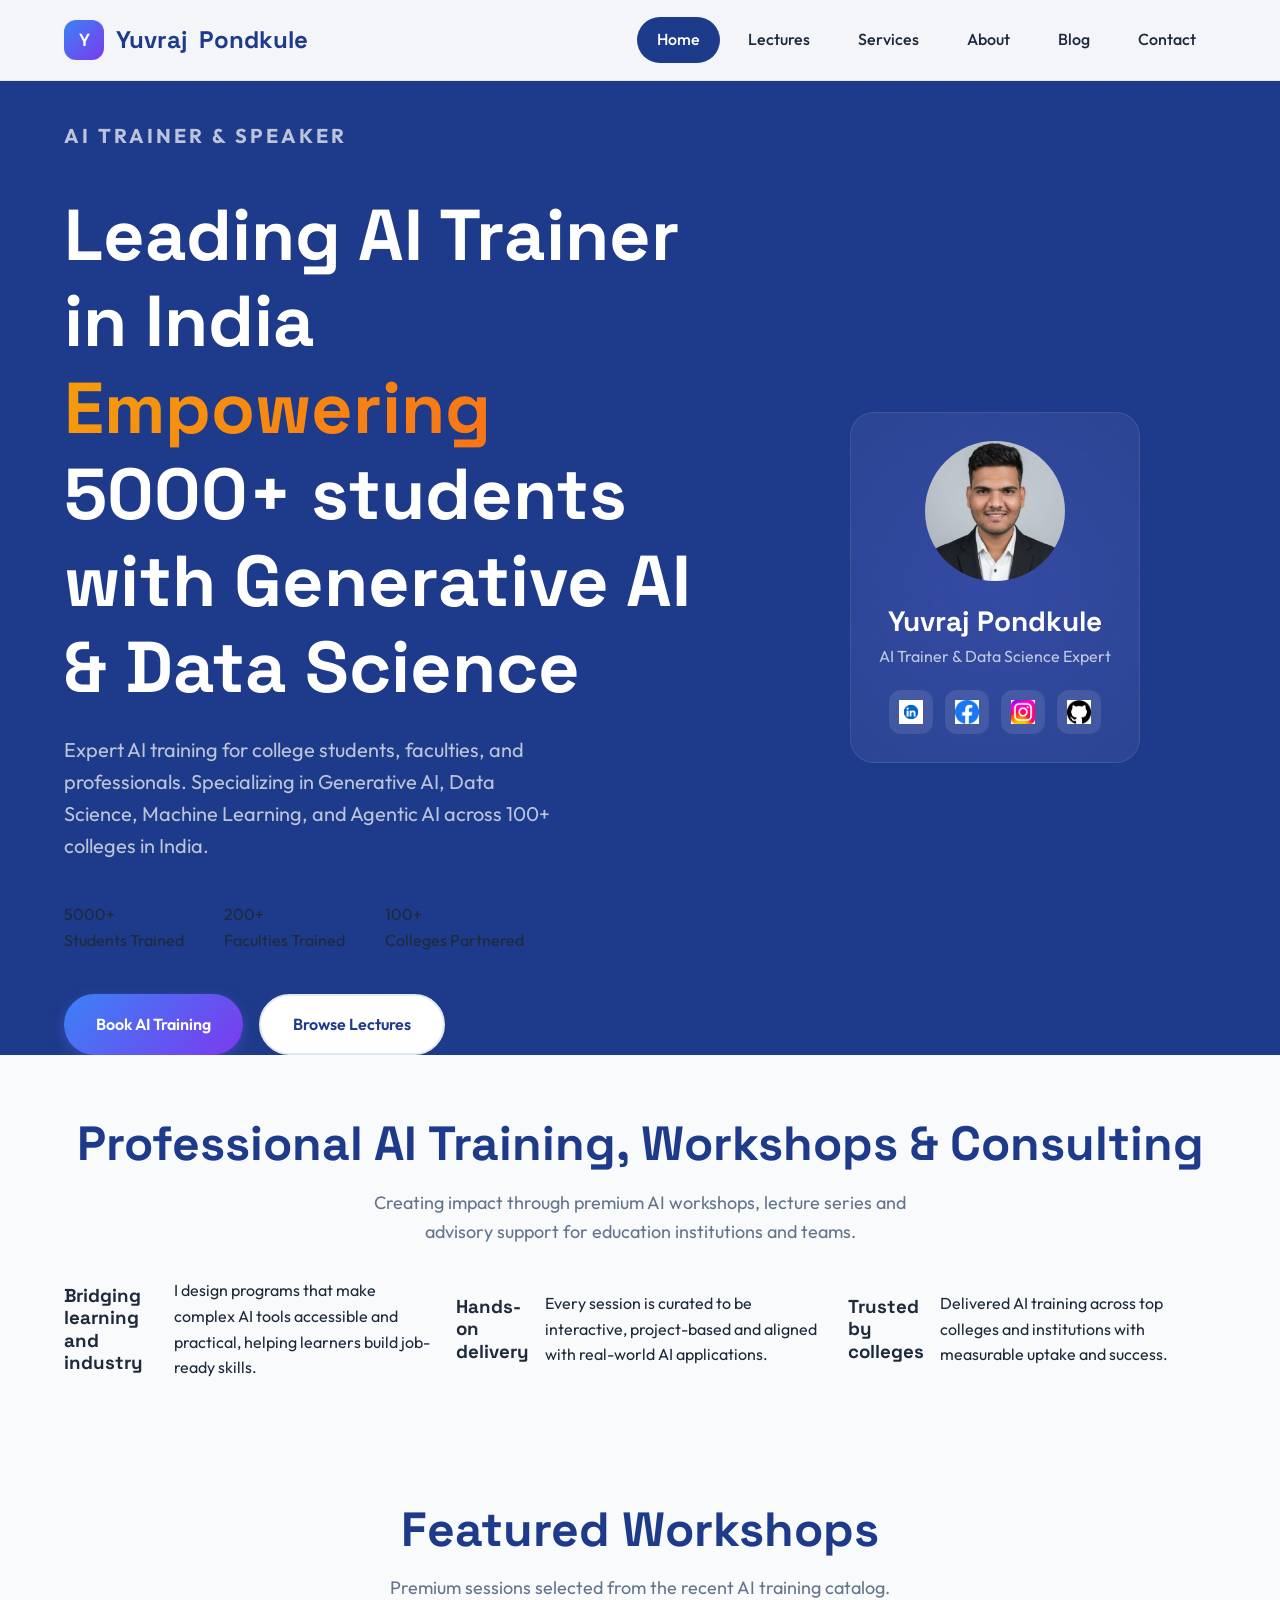
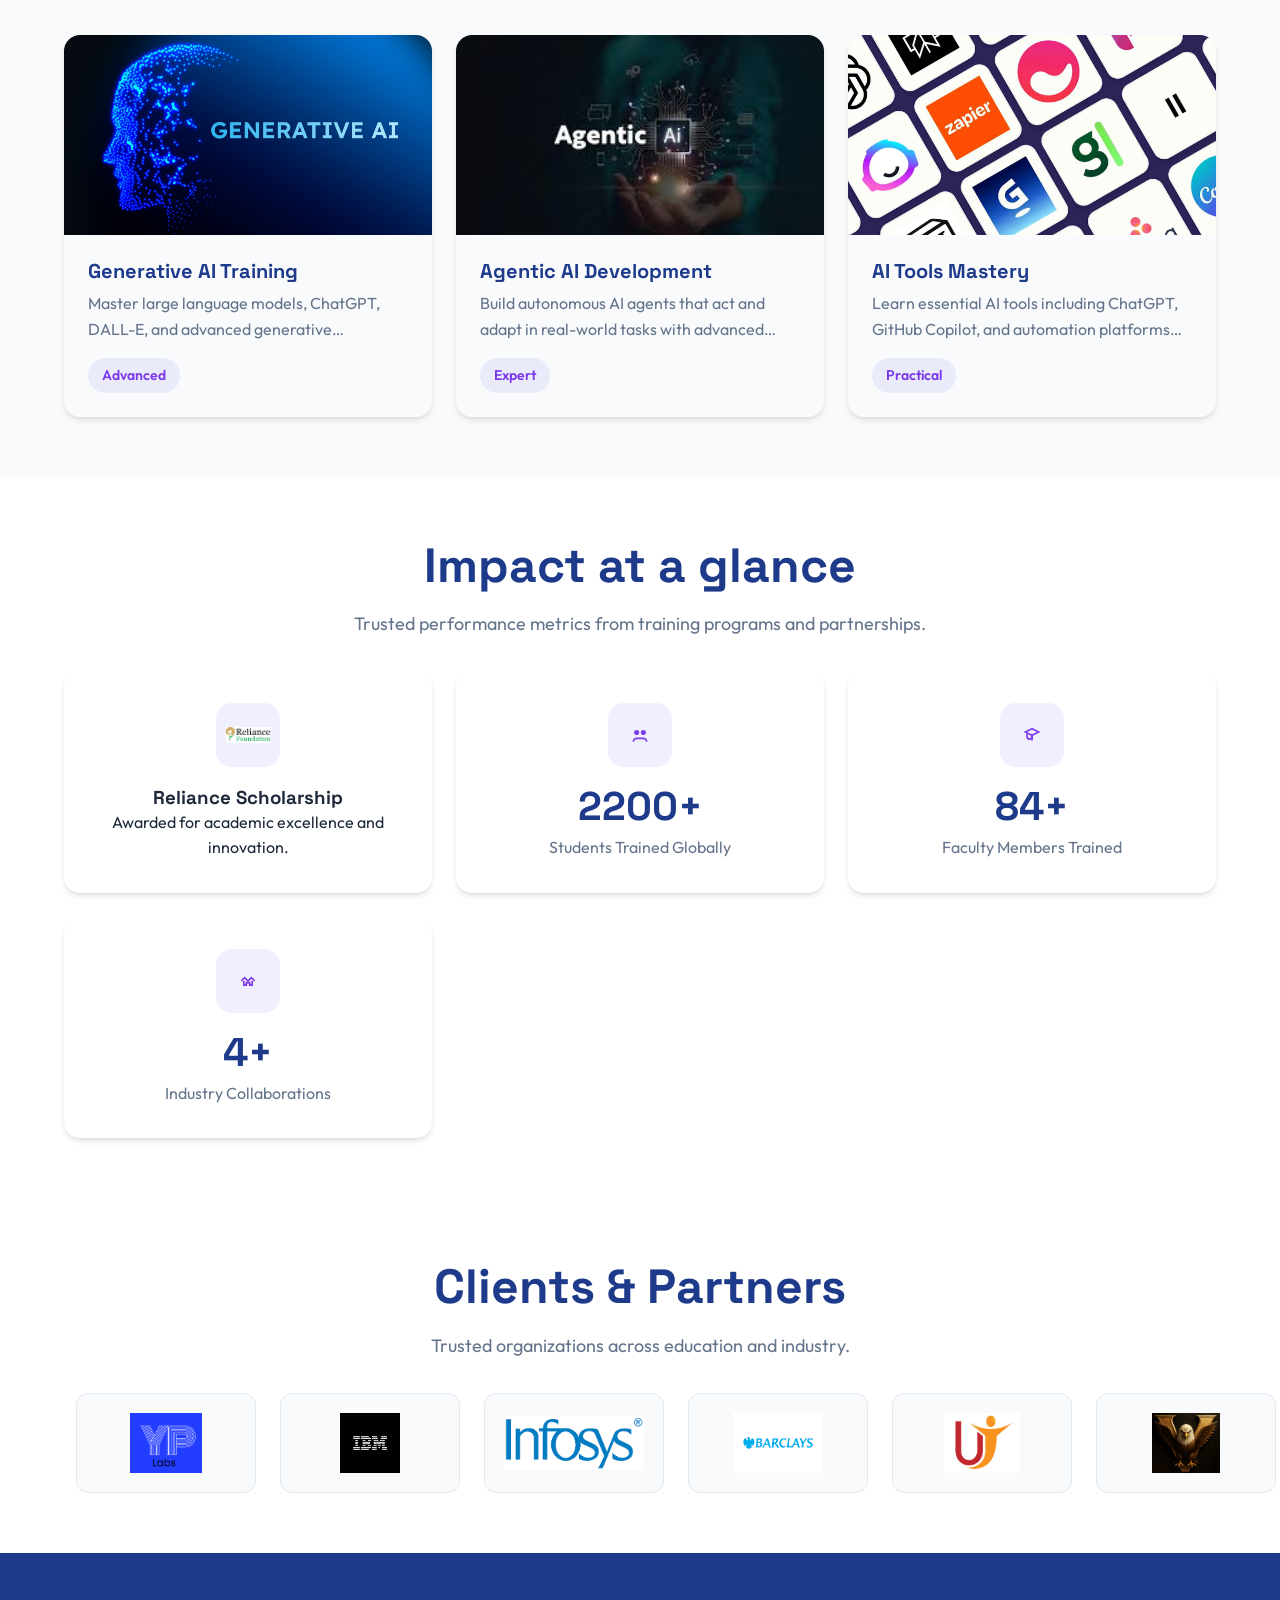
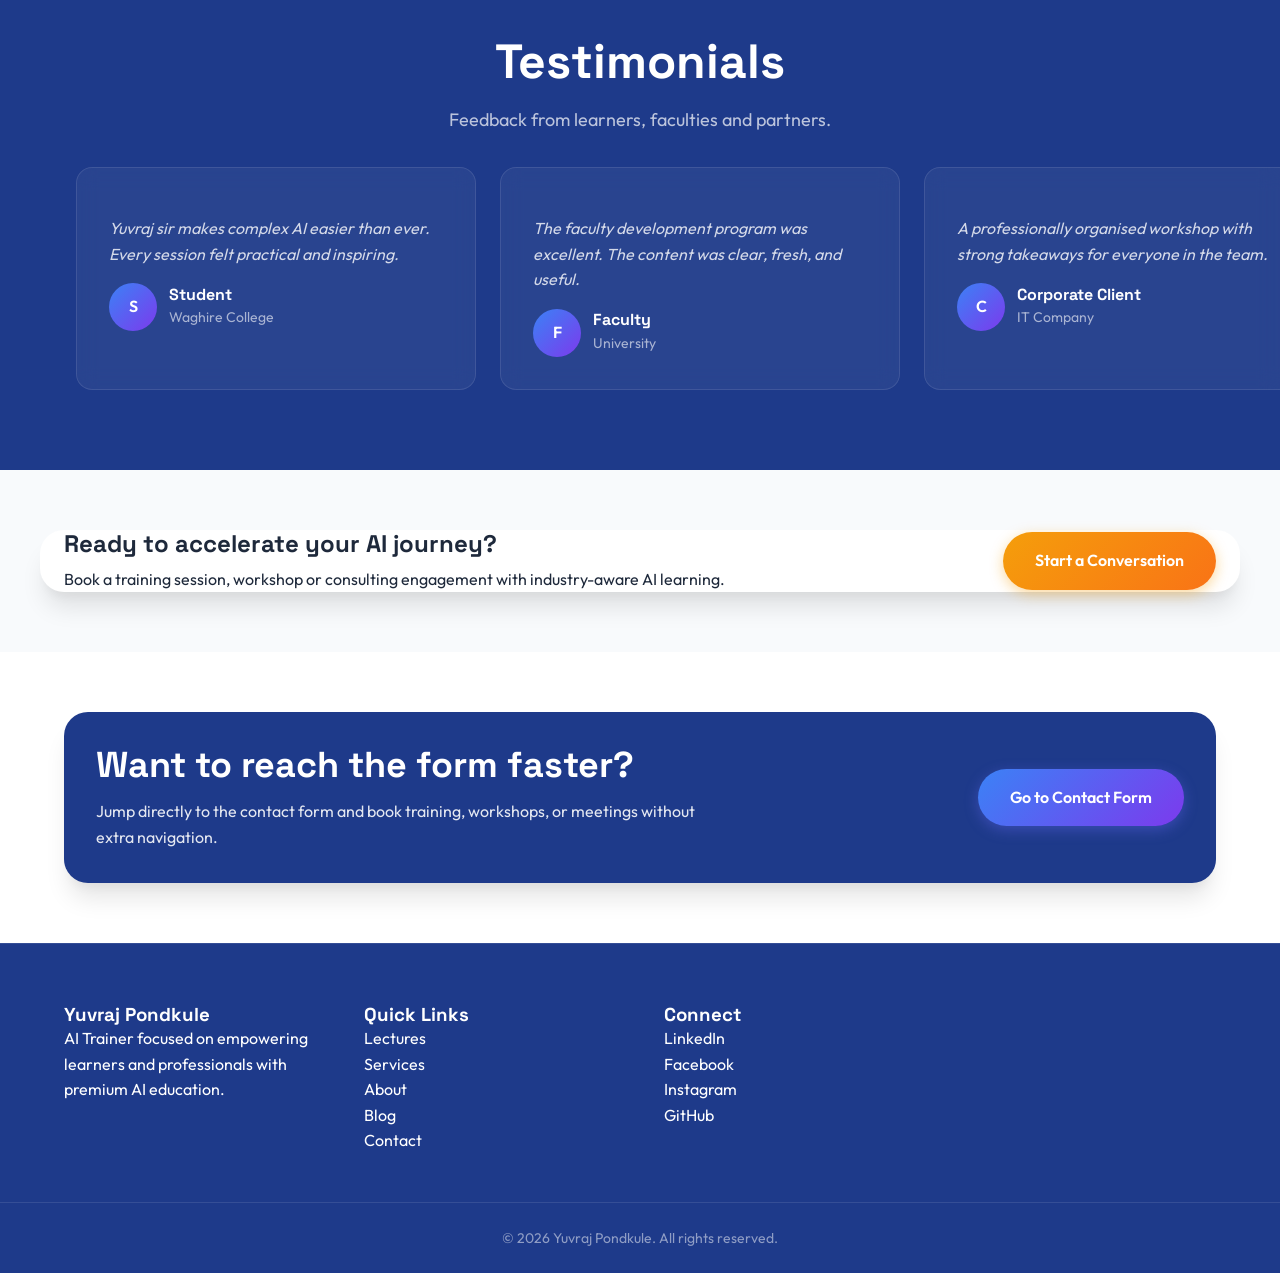
==== commit ce39e962: "more css and background work" ====
--- a/index.html
+++ b/index.html
@@ -19,7 +19,6 @@
             <nav class="nav" aria-label="Primary navigation">
                 <a class="nav-link" href="index.html">Home</a>
                 <a class="nav-link" href="lectures.html">Lectures</a>
-                <a class="nav-link" href="projects.html">Projects</a>
                 <a class="nav-link" href="services.html">Services</a>
                 <a class="nav-link" href="about.html">About</a>
                 <a class="nav-link" href="blog.html">Blog</a>
@@ -176,7 +175,18 @@
                     <h2>Ready to accelerate your AI journey?</h2>
                     <p>Book a training session, workshop or consulting engagement with industry-aware AI learning.</p>
                 </div>
-                <a href="contact.html" class="btn btn-accent">Start a Conversation</a>
+                <a href="contact.html#contact-form" class="btn btn-accent">Start a Conversation</a>
+            </div>
+        </section>
+        <section class="section section-next-step">
+            <div class="container">
+                <div class="next-step-panel">
+                    <div>
+                        <h2>Want to reach the form faster?</h2>
+                        <p>Jump directly to the contact form and book training, workshops, or meetings without extra navigation.</p>
+                    </div>
+                    <a href="contact.html#contact-form" class="btn btn-primary">Go to Contact Form</a>
+                </div>
             </div>
         </section>
     </main>
@@ -191,7 +201,6 @@
                 <h3>Quick Links</h3>
                 <ul>
                     <li><a href="lectures.html">Lectures</a></li>
-                    <li><a href="projects.html">Projects</a></li>
                     <li><a href="services.html">Services</a></li>
                     <li><a href="about.html">About</a></li>
                     <li><a href="blog.html">Blog</a></li>
--- a/style.css
+++ b/style.css
@@ -55,14 +55,17 @@
     inset: 0;
     background: rgba(15, 23, 42, 0.88);
     opacity: 0;
+    visibility: hidden;
     pointer-events: none;
-    transition: opacity 0.35s ease;
+    transition: opacity 0.35s ease, visibility 0s linear 0.35s;
     z-index: 3000;
 }
 
 .page-transition.visible {
     opacity: 1;
+    visibility: visible;
     pointer-events: all;
+    transition: opacity 0.35s ease;
 }
 
 .hero-grid {
@@ -103,6 +106,45 @@
 .info-panel {
     display: grid;
     gap: 24px;
+}
+
+.section-next-step {
+    background: var(--surface);
+}
+
+.next-step-panel {
+    display: flex;
+    align-items: center;
+    justify-content: space-between;
+    gap: 24px;
+    background: var(--primary);
+    color: white;
+    border-radius: var(--radius-xl);
+    padding: 32px;
+    box-shadow: var(--shadow-xl);
+    transition: var(--transition);
+}
+
+.next-step-panel h2 {
+    margin: 0 0 12px;
+    font-size: clamp(1.75rem, 3vw, 2.25rem);
+}
+
+.next-step-panel p {
+    margin: 0;
+    max-width: 620px;
+    color: rgba(255,255,255,0.88);
+}
+
+.next-step-panel .btn {
+    padding: 16px 32px;
+}
+
+@media (max-width: 768px) {
+    .next-step-panel {
+        flex-direction: column;
+        text-align: center;
+    }
 }
 
 .about-preview-grid {
@@ -503,7 +545,23 @@
     z-index: 1600;
 }
 
-/* Hero Section */
+.header.shrink .logo span {
+    opacity: 0;
+    max-width: 0;
+    width: 0;
+    overflow: hidden;
+    transition: opacity 0.35s ease, max-width 0.35s ease;
+}
+
+.header.shrink .logo {
+    gap: 0;
+}
+
+.header.shrink .logo-icon {
+    background: var(--surface);
+    color: var(--primary);
+}
+
 .hero {
     min-height: 85vh;
     display: flex;
@@ -512,11 +570,58 @@
     position: relative;
     overflow: hidden;
     padding-top: 120px;
-}
-
-.hero::before {
-    content: '';
-    position: absolute;
+    transition: background 0.4s ease, color 0.4s ease;
+}
+
+.hero .hero-text h1,
+.hero .hero-text p,
+.hero .hero-stat-number,
+.hero .hero-stat-label {
+    transition: color 0.4s ease, opacity 0.4s ease, transform 0.4s ease;
+}
+
+.hero.hero-scrolled {
+    background: var(--surface);
+}
+
+.hero.hero-scrolled::before,
+.hero.hero-scrolled::after {
+    opacity: 0.08;
+}
+
+.hero.hero-scrolled .hero-text h1,
+.hero.hero-scrolled .hero-text p,
+.hero.hero-scrolled .hero-stat-number,
+.hero.hero-scrolled .hero-stat-label {
+    color: var(--text);
+}
+
+.hero.hero-scrolled .hero-text h1 span {
+    background: none;
+    color: var(--primary);
+    -webkit-text-fill-color: unset;
+}
+
+.hero.hero-scrolled .hero-card {
+    background: rgba(255,255,255,0.95);
+    border-color: rgba(226,232,240,0.8);
+}
+
+.hero.hero-scrolled .hero-card-name {
+    opacity: 0.35;
+    transform: scale(0.95);
+}
+
+.hero.hero-scrolled .hero-card-title {
+    opacity: 0.55;
+}
+
+.hero.hero-scrolled .hero-card-image {
+    box-shadow: none;
+}
+
+.hero.hero-scrolled .hero-card-image img {
+    opacity: 0.95;
     top: 0;
     left: 0;
     right: 0;
@@ -2299,6 +2404,7 @@
         max-width: 100%;
         box-sizing: border-box;
     }
+}
 
 @media (max-width: 576px) {
     body {
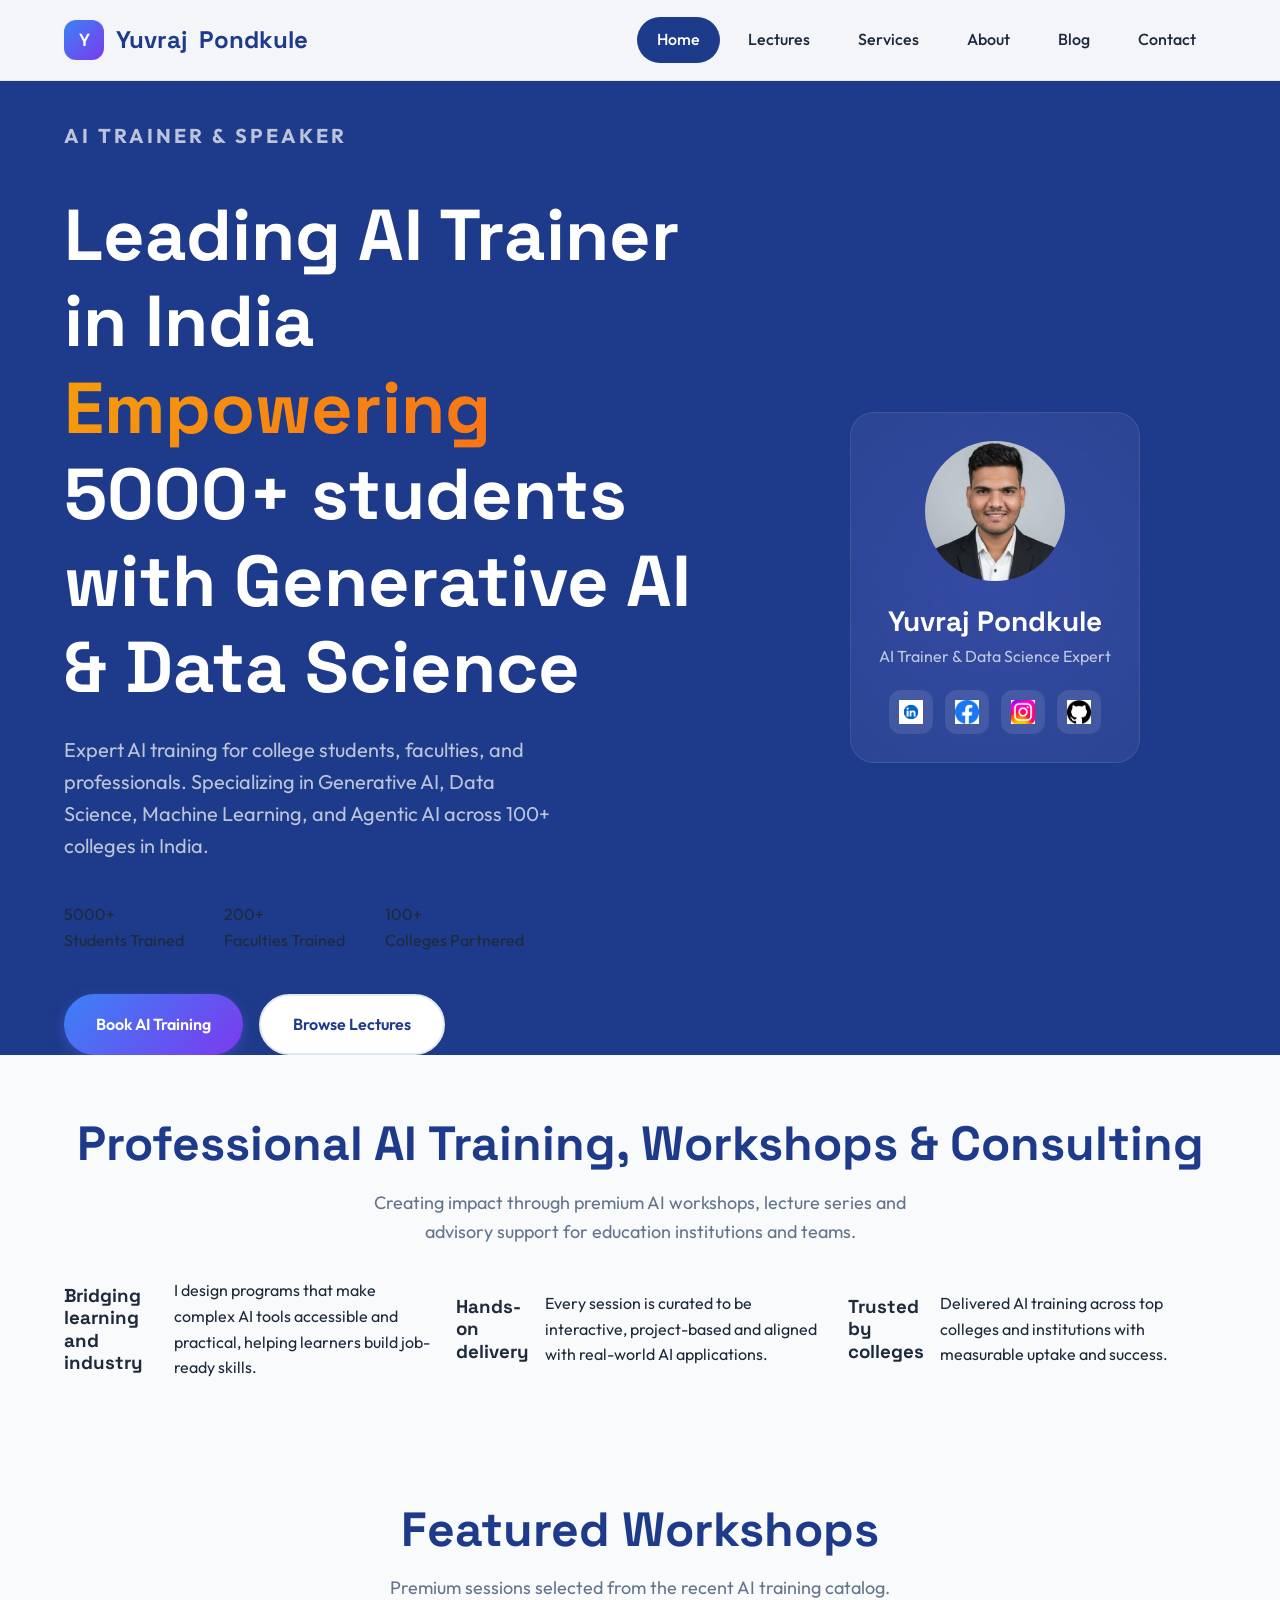
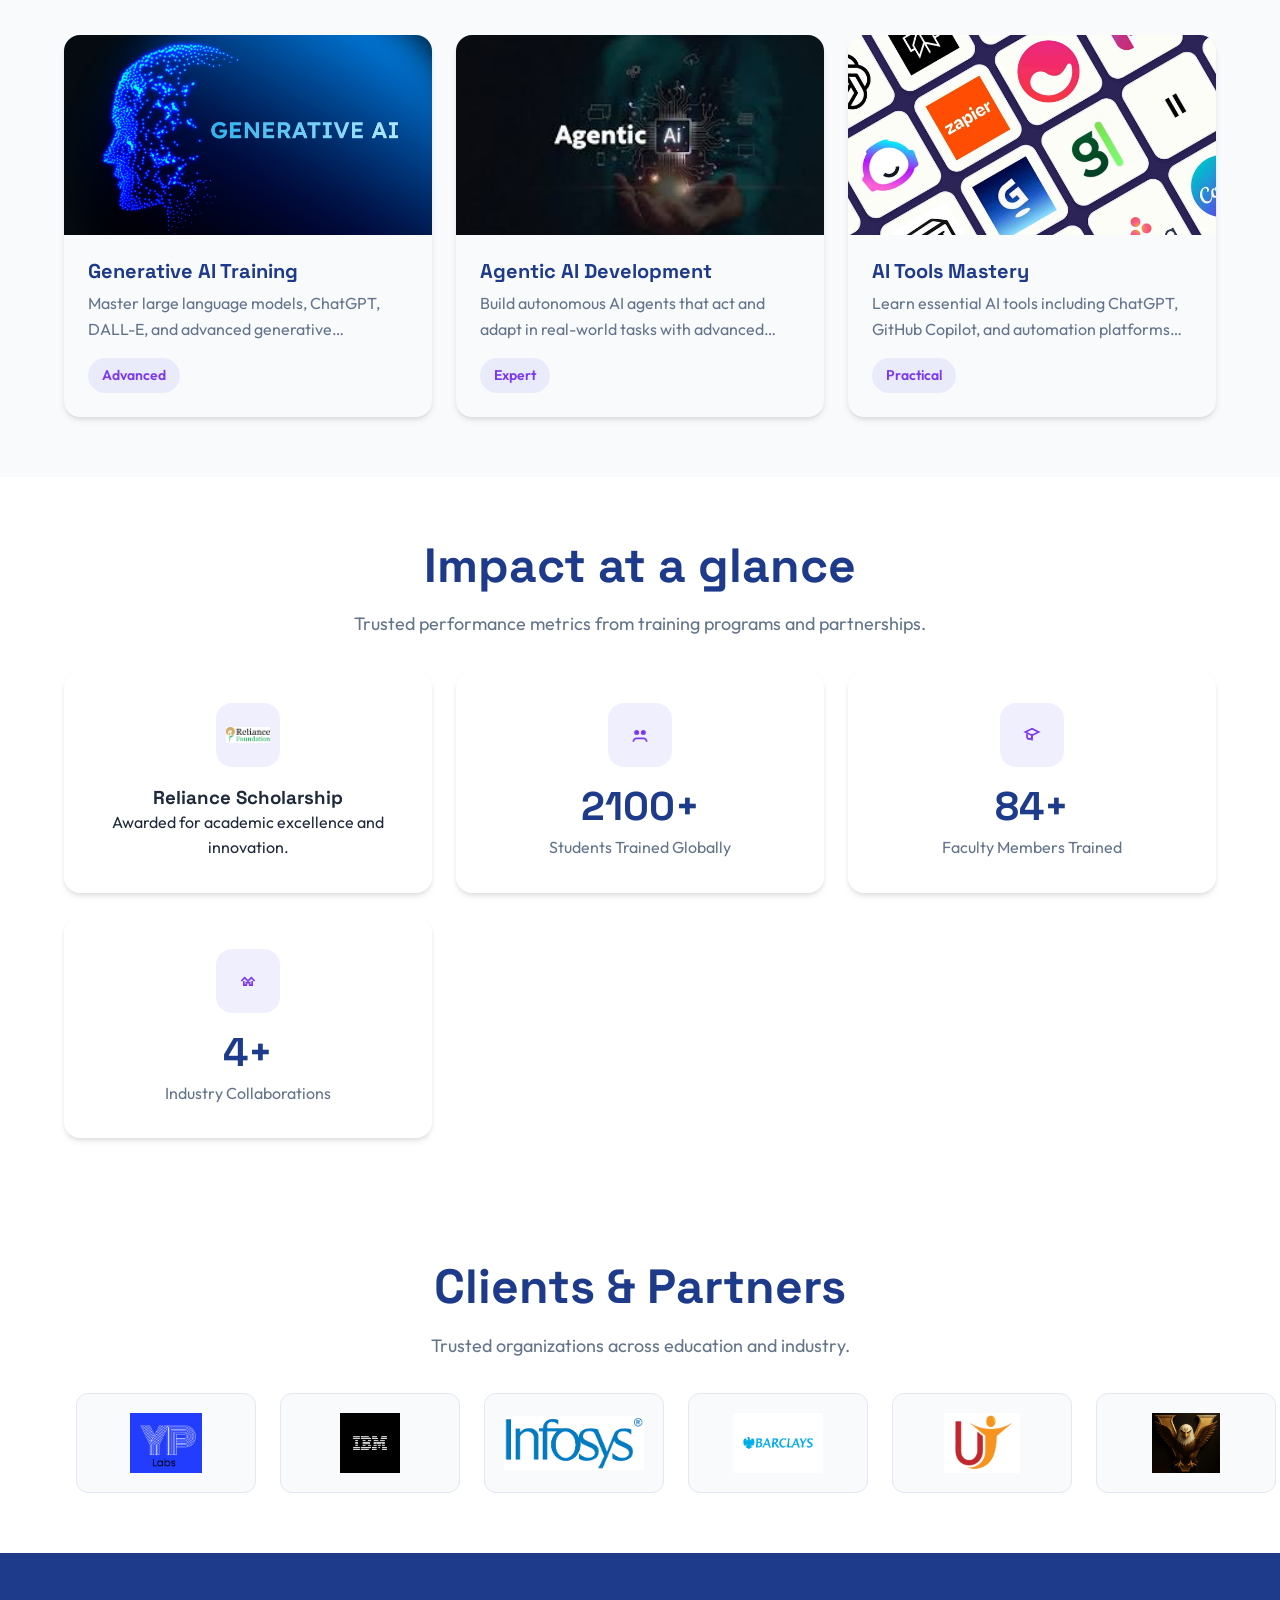
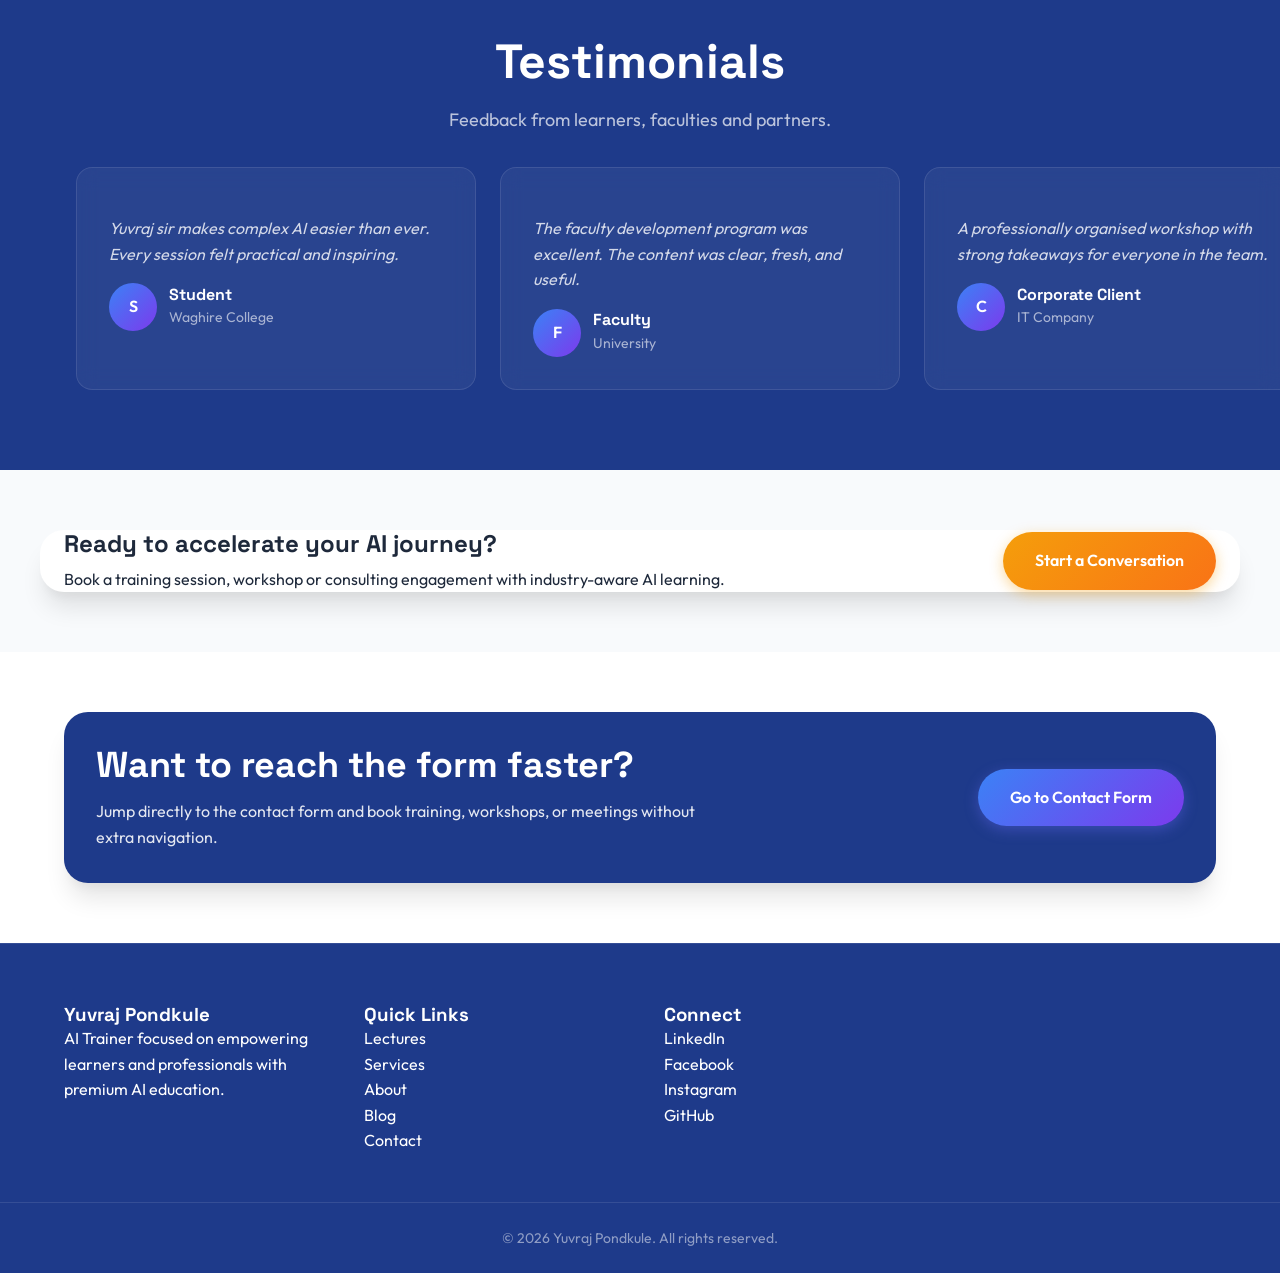
==== commit 5c6fbee1: "nothing" ====
--- a/index.html
+++ b/index.html
@@ -189,7 +189,7 @@
                 </div>
             </div>
         </section>
-    </main>
+            </main>
 
     <footer class="footer">
         <div class="container footer-content">
--- a/style.css
+++ b/style.css
@@ -27,7 +27,8 @@
     --radius-lg: 16px;
     --radius-xl: 24px;
     --radius-full: 9999px;
-    --transition: all 0.3s cubic-bezier(0.4, 0, 0.2, 1);
+    --transition: all 0.35s cubic-bezier(0.25, 0.46, 0.45, 0.94);
+    --smooth-transition: all 0.4s cubic-bezier(0.25, 0.46, 0.45, 0.94);
 }
 
 * {
@@ -57,7 +58,7 @@
     opacity: 0;
     visibility: hidden;
     pointer-events: none;
-    transition: opacity 0.35s ease, visibility 0s linear 0.35s;
+    transition: opacity 0.45s cubic-bezier(0.25, 0.46, 0.45, 0.94), visibility 0s linear 0.45s;
     z-index: 3000;
 }
 
@@ -65,7 +66,7 @@
     opacity: 1;
     visibility: visible;
     pointer-events: all;
-    transition: opacity 0.35s ease;
+    transition: opacity 0.45s cubic-bezier(0.25, 0.46, 0.45, 0.94);
 }
 
 .hero-grid {
@@ -142,6 +143,50 @@
 
 @media (max-width: 768px) {
     .next-step-panel {
+        flex-direction: column;
+        text-align: center;
+    }
+}
+
+.section-page-nav {
+    background: var(--surface);
+}
+
+.page-nav-panel {
+    display: flex;
+    align-items: center;
+    justify-content: space-between;
+    gap: 24px;
+    background: linear-gradient(135deg, var(--secondary) 0%, var(--secondary-light) 100%);
+    color: white;
+    border-radius: var(--radius-xl);
+    padding: 32px;
+    box-shadow: var(--shadow-xl);
+    transition: var(--smooth-transition);
+}
+
+.page-nav-panel:hover {
+    transform: translateY(-2px);
+    box-shadow: 0 20px 40px rgba(124, 58, 237, 0.3);
+}
+
+.page-nav-panel h3 {
+    margin: 0 0 12px;
+    font-size: clamp(1.5rem, 2.5vw, 1.875rem);
+}
+
+.page-nav-panel p {
+    margin: 0;
+    max-width: 520px;
+    color: rgba(255,255,255,0.85);
+}
+
+.page-nav-panel .btn {
+    padding: 16px 32px;
+}
+
+@media (max-width: 768px) {
+    .page-nav-panel {
         flex-direction: column;
         text-align: center;
     }
@@ -318,8 +363,9 @@
 }
 
 .btn-primary:hover {
-    transform: translateY(-2px);
-    box-shadow: 0 6px 20px rgba(99, 102, 241, 0.5);
+    transform: translateY(-4px) scale(1.02);
+    box-shadow: 0 10px 30px rgba(99, 102, 241, 0.6);
+    transition: all 0.3s cubic-bezier(0.25, 0.46, 0.45, 0.94);
 }
 
 .btn-secondary {
@@ -332,6 +378,9 @@
     background: var(--primary);
     color: white;
     border-color: var(--primary);
+    transform: translateY(-4px) scale(1.02);
+    box-shadow: 0 10px 30px rgba(30, 58, 138, 0.3);
+    transition: all 0.3s cubic-bezier(0.25, 0.46, 0.45, 0.94);
 }
 
 .btn-accent {
@@ -341,8 +390,9 @@
 }
 
 .btn-accent:hover {
-    transform: translateY(-2px);
-    box-shadow: 0 6px 20px rgba(245, 158, 11, 0.5);
+    transform: translateY(-4px) scale(1.02);
+    box-shadow: 0 10px 30px rgba(245, 158, 11, 0.6);
+    transition: all 0.3s cubic-bezier(0.25, 0.46, 0.45, 0.94);
 }
 
 /* Header */
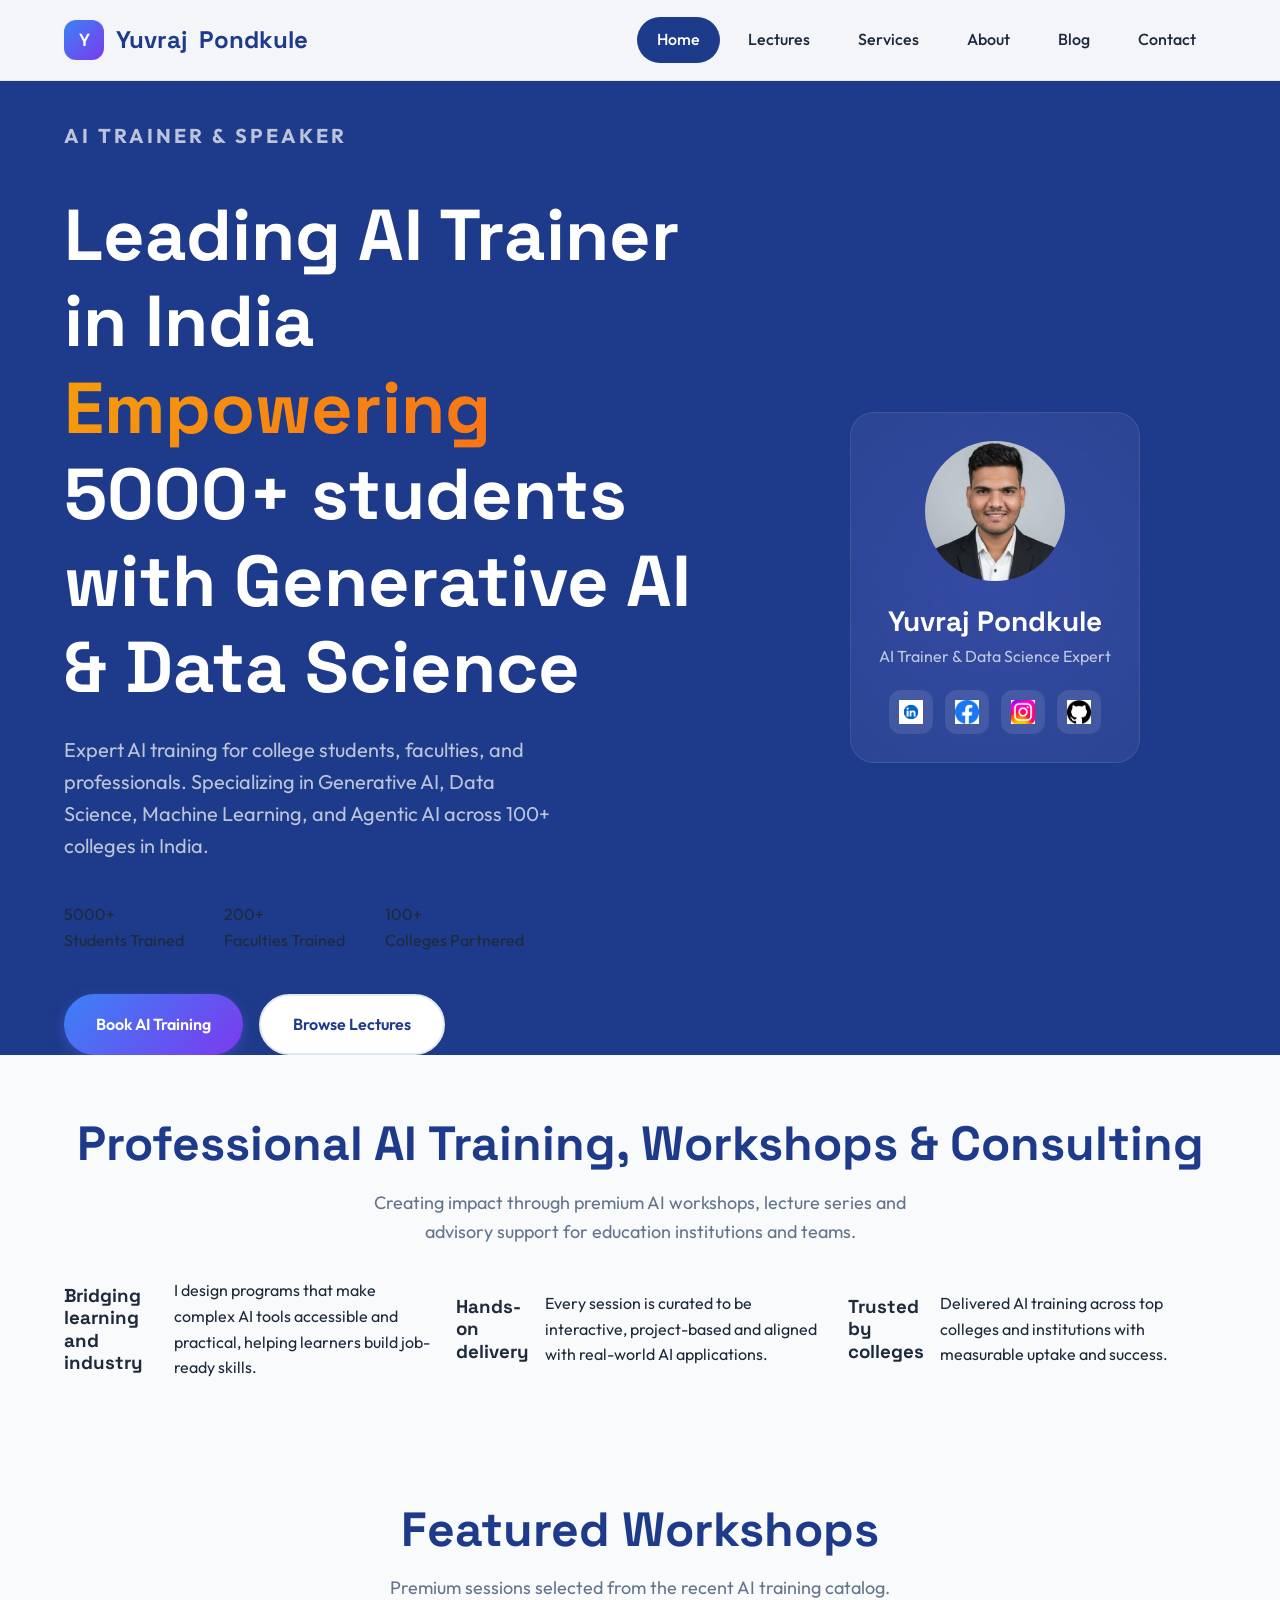
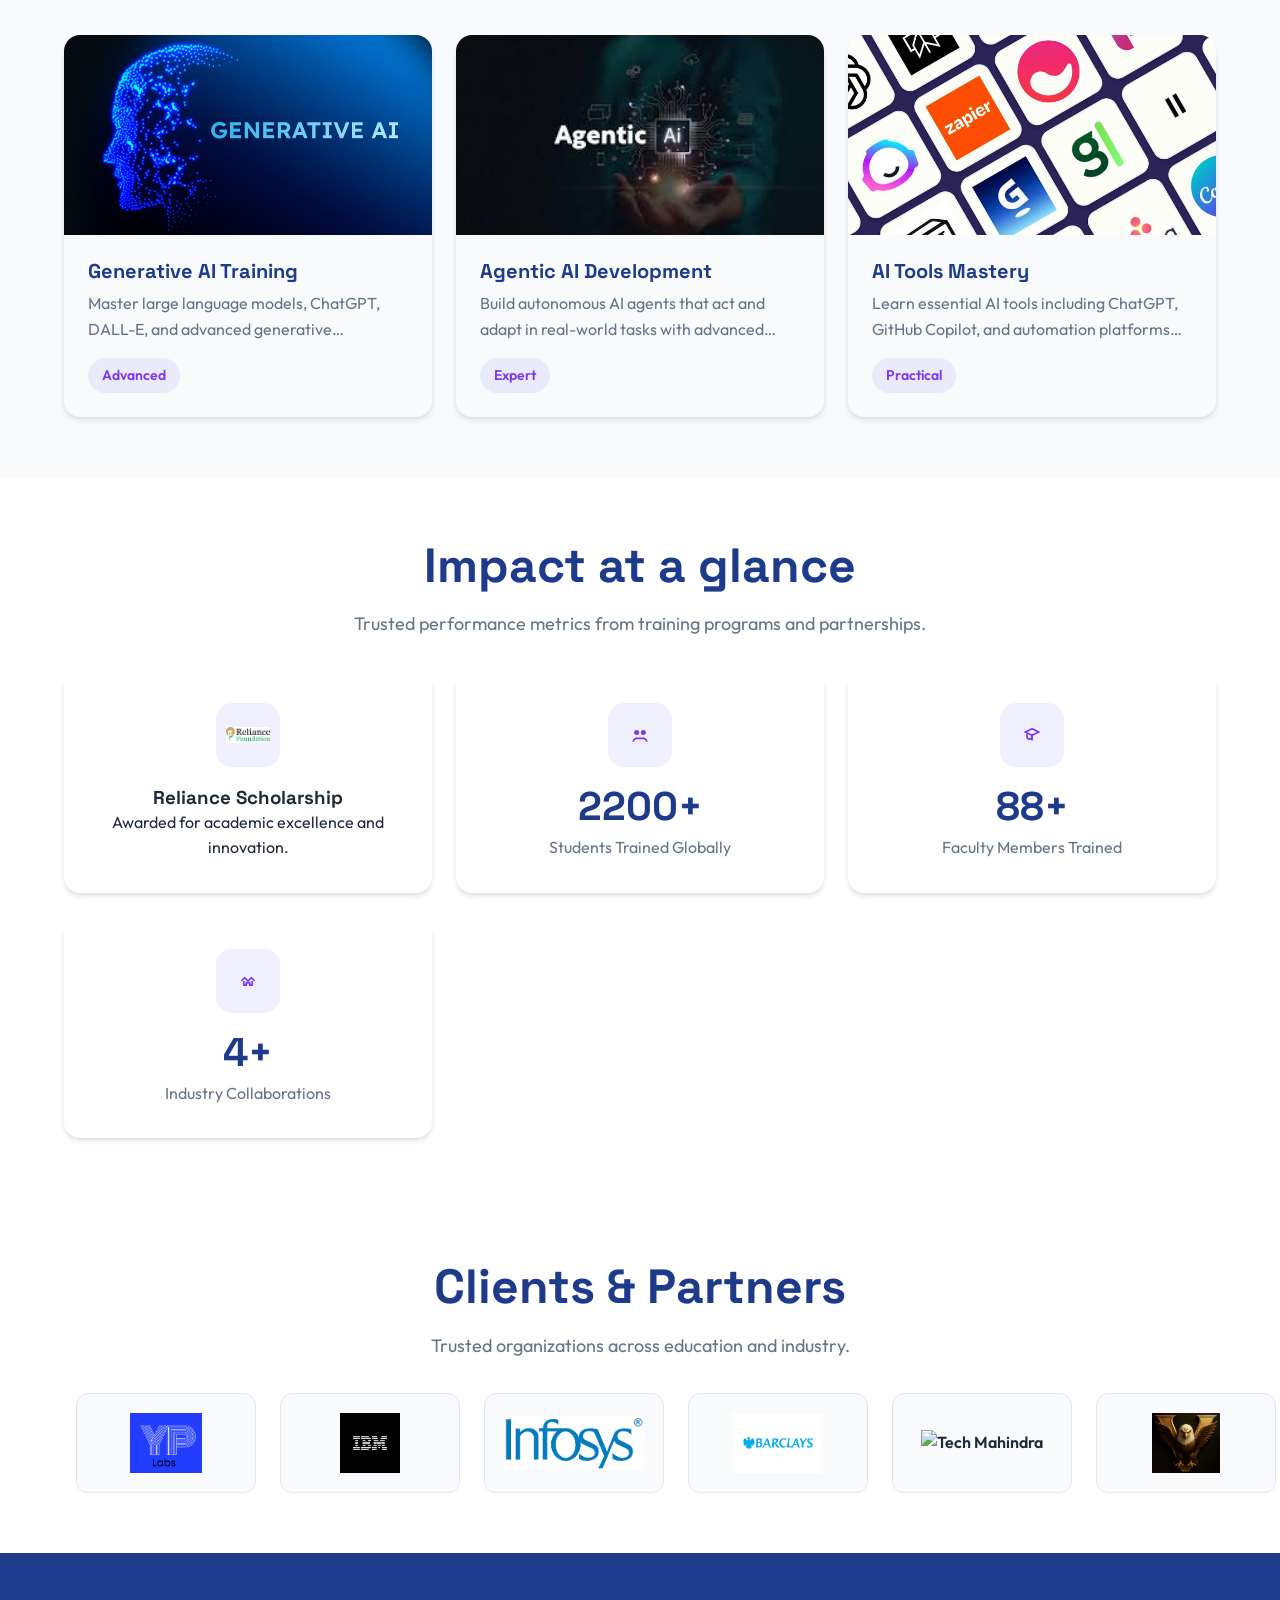
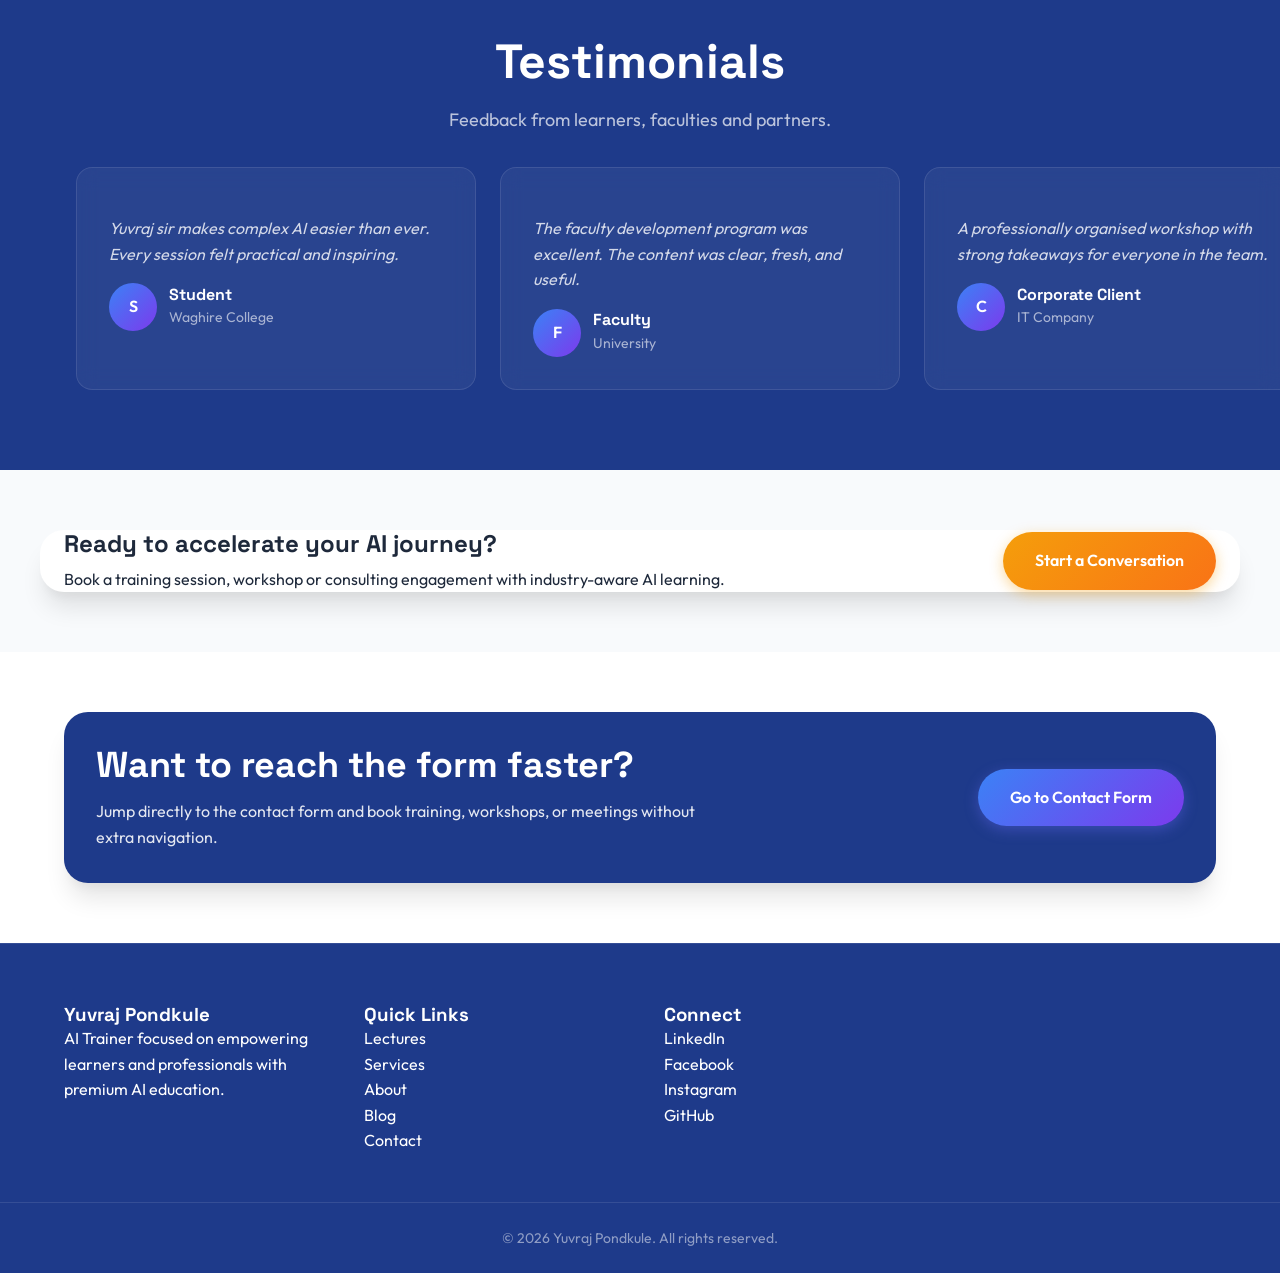
==== commit b59727f2: "Removed Umang Experience" ====
--- a/index.html
+++ b/index.html
@@ -145,7 +145,7 @@
                         <div class="client-logo"><img src="Client logos/IBM logo.png" alt="IBM"></div>
                         <div class="client-logo"><img src="Client logos/Infosys logo.png" alt="Infosys"></div>
                         <div class="client-logo"><img src="Client logos/Barclays logo.png" alt="Barclays"></div>
-                        <div class="client-logo"><img src="Client logos/Umang Logo.png" alt="Umang"></div>
+                        <div class="client-logo"><img src="Client logos/Tech Mahindra logo.png" alt="Tech Mahindra"></div>
                         <div class="client-logo"><img src="Client logos/VISYira Axionid Pvt LTD.jpeg" alt="VISYira Axionid Pvt LTD"></div>
                         <div class="client-logo"><img src="Client logos/Government of India.jpg" alt="Government of India"></div>
                         <div class="client-logo"><img src="Client logos/Government Of Maharashtra.jpg" alt="Government Of Maharashtra"></div>
